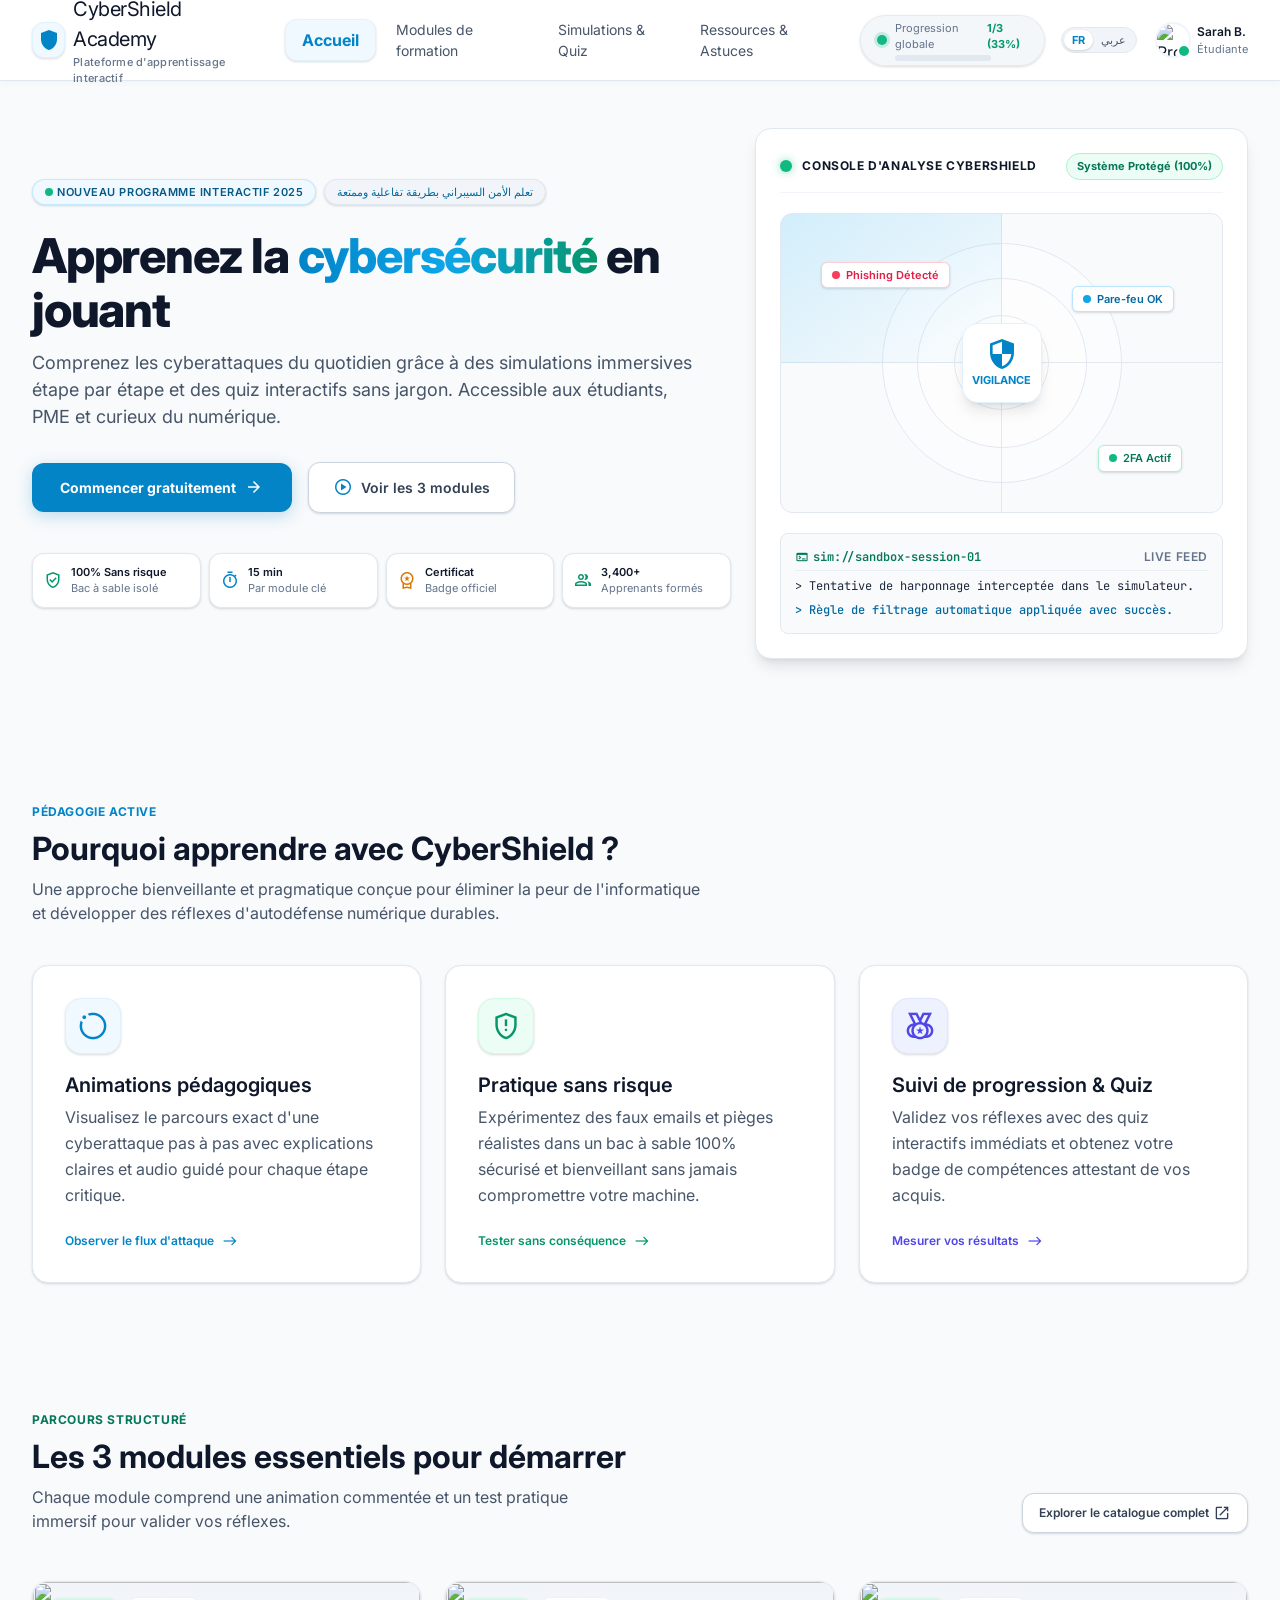
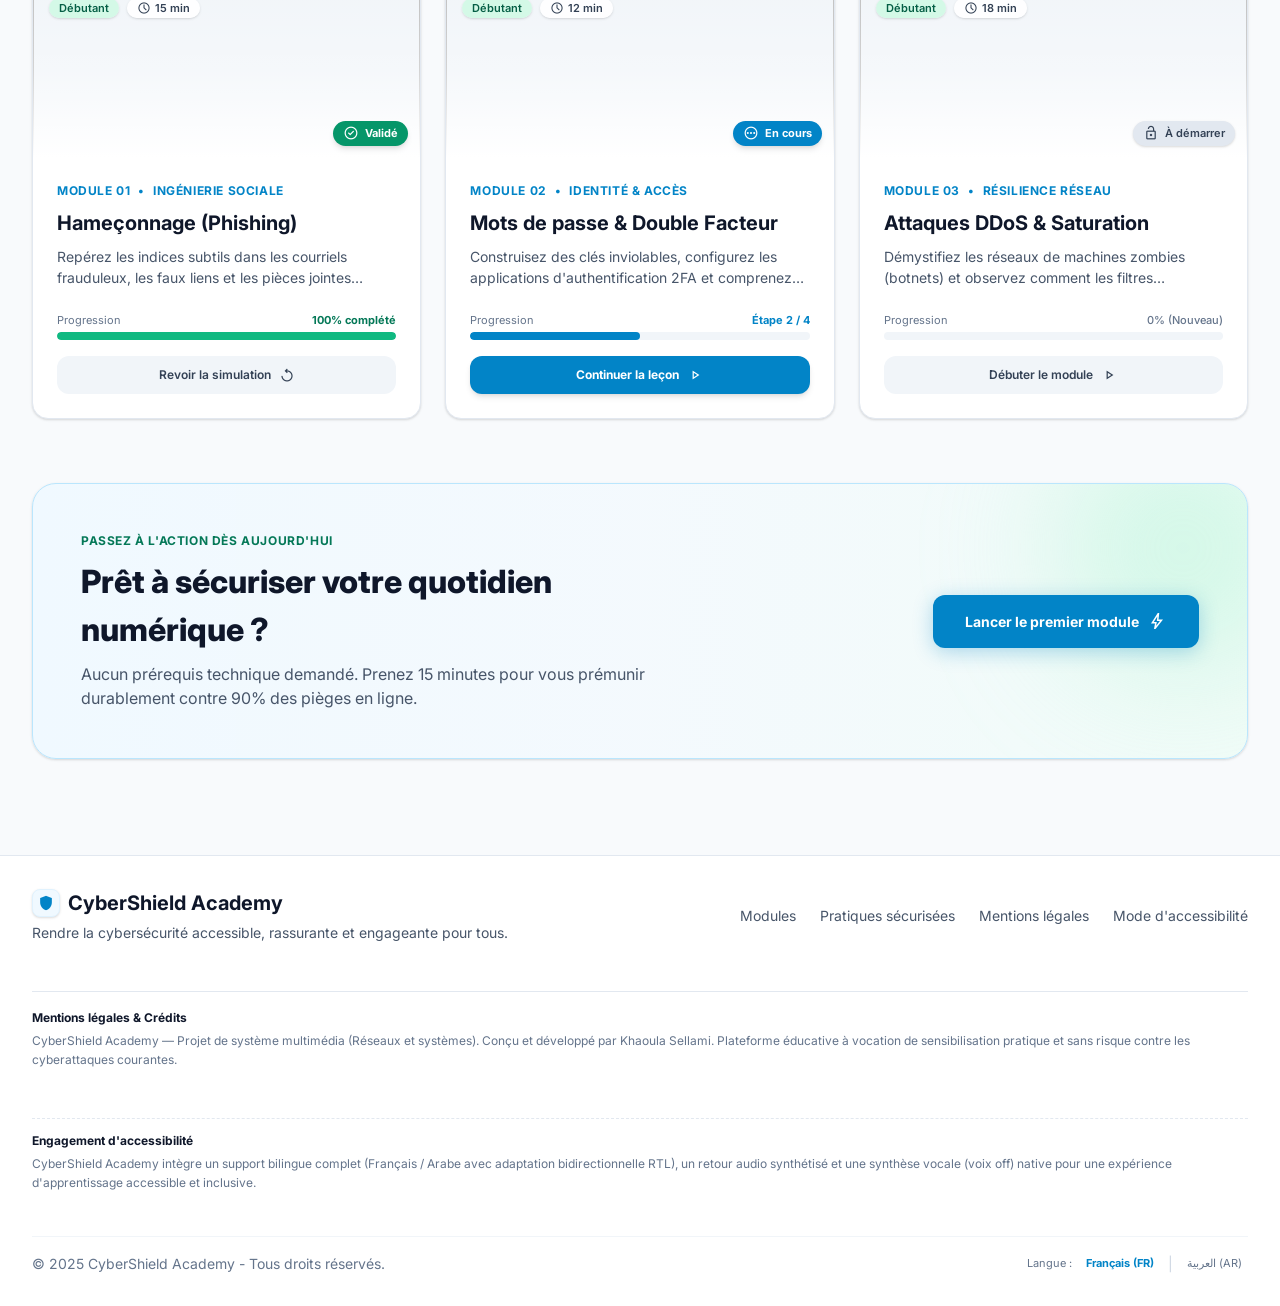
==== index.html @ c2f6a9f6 "feat: Add legal mentions and accessibility commitment sections to homepage and modules page" ====
<!DOCTYPE html>

<html dir="ltr" lang="fr"><head>
    <meta charset="utf-8" />
    <meta content="width=device-width, initial-scale=1.0" name="viewport" />
    <meta content="web_standard" name="shell-type" />
    <title>CyberShield Academy</title>
    <link href="https://fonts.googleapis.com" rel="preconnect" />
    <link crossorigin href="https://fonts.gstatic.com" rel="preconnect" />
    <link
      href="https://fonts.googleapis.com/css2?family=Inter:wght@400;500;600;700;800&amp;family=JetBrains+Mono:wght@400;500;600&amp;display=swap"
      rel="stylesheet" />
    <link
      href="https://fonts.googleapis.com/css2?family=Material+Symbols+Outlined:wght,FILL@100..700,0..1&amp;display=swap"
      rel="stylesheet" />

    <link rel="stylesheet" href="css/global.css" />

  </head>
  <body
    class="home-page-body">
    <!-- Subtle Ambient Glow Field -->
    <div
      class="home-subtle-ambient-glow-field-content-container"></div>
    <!-- HEADER -->
    <header
      class="home-header-site-header">
      <div
        class="home-header-content-row">
        <div class="home-header-content-row-2">
          <a class="home-header-brand-link hover-group"
            data-path="accueil" href="index.html">
            <div
              class="home-header-content-card">
              <span
                class="home-header-icon material-symbols-outlined icon-filled">shield</span>
            </div>
            <div class="home-header-content-stack">
              <span
                class="home-header-inline-text">CyberShield
                Academy</span>
              <span
                class="home-header-eyebrow">Plateforme
                d'apprentissage interactif</span>
            </div>
          </a>
          <nav class="home-header-primary-navigation hidden"
            data-active-classes="bg-sky-50 text-primary font-bold rounded-xl border border-sky-100">
            <a aria-current="page"
              class="home-header-content-link"
              data-path="accueil" href="index.html">Accueil</a>
            <a
              class="home-header-navigation-link"
              data-path="modules-de-formation" href="modules.html">Modules de formation</a>
            <a
              class="home-header-navigation-link"
              data-path="simulations-et-quiz" href="simulation.html">Simulations &amp;
              Quiz</a>
            <a
              class="home-header-navigation-link"
              data-path="ressources-et-astuces" href="modules.html#ressources">Ressources &amp;
              Astuces</a>
          </nav>
        </div>
        <div class="home-header-content-row-3">
          <!-- Progress Capsule -->
          <div
            class="home-progress-capsule-content-card hidden" data-progress-capsule>
            <div class="home-progress-capsule-content-row">
              <div
                class="home-progress-capsule-content-card-2"></div>
              <div
                class="home-progress-capsule-content-card-3"></div>
            </div>
            <div class="home-progress-capsule-content-stack">
              <div class="home-progress-capsule-content-row-2">
                <span
                  class="home-progress-capsule-eyebrow">Progression
                  globale</span>
                <span
                  class="home-progress-capsule-eyebrow-2">1/3
                  (33%)</span>
              </div>
              <div class="home-progress-capsule-content-card-4">
                <div
                  class="home-progress-capsule-content-card-5" data-progress-bar style="width:0%"></div>
              </div>
            </div>
          </div>
          <!-- Language Switcher -->
          <div
            class="home-language-switcher-content-card">
            <button
              class="home-language-switcher-button"
              data-language="fr" type="button">FR</button>
            <button
              class="home-language-switcher-button-2"
              data-language="ar" type="button">عربي</button>
          </div>
          <!-- User Avatar -->
          <div class="home-user-avatar-content-row">
            <div class="home-user-avatar-content-row-2">
              <img alt="Profile"
                class="home-user-avatar-image"
                src="https://lh3.googleusercontent.com/aida-public/[base64]" />
              <span
                class="home-user-avatar-status-badge"></span>
            </div>
            <div class="home-user-avatar-content-stack hidden">
              <span
                class="home-user-avatar-eyebrow">Sarah
                B.</span>
              <span
                class="home-user-avatar-eyebrow-2">Étudiante</span>
            </div>
          </div>
        </div>
      </div>
    </header>
    <!-- MAIN CONTENT -->
    <main class="home-main-content-main-content">
      <div class="home-main-content-content-stack">
        <!-- Top Ambient Glow Field -->
        <div class="home-top-ambient-glow-field-content-container">
          <div
            class="home-top-ambient-glow-field-content-card"></div>
          <div
            class="home-top-ambient-glow-field-content-card-2"></div>
          <!-- HERO SECTION -->
          <section class="home-hero-section-content-section">
            <div
              class="home-hero-section-content-grid">
              <!-- Left Column: Copy & CTAs -->
              <div class="home-left-column-copy-and-ctas-content-stack">
                <!-- Live Program Pill & Bilingual Preview Tag -->
                <div
                  class="home-live-program-pill-and-bilingual-prev-content-row">
                  <div
                    class="home-live-program-pill-and-bilingual-prev-content-card">
                    <span
                      class="home-live-program-pill-and-bilingual-prev-status-badge"></span>
                    <span
                      class="home-live-program-pill-and-bilingual-prev-eyebrow">Nouveau
                      programme interactif 2025</span>
                  </div>
                  <div
                    class="home-live-program-pill-and-bilingual-prev-content-card-2"
                    dir="rtl">
                    <span
                      class="home-live-program-pill-and-bilingual-prev-inline-text">تعلم
                      الأمن السيبراني
                      بطريقة تفاعلية وممتعة</span>
                  </div>
                </div>
                <!-- Headline -->
                <div class="home-headline-content-stack">
                  <h1
                    class="home-headline-page-title">
                    Apprenez la <span
                      class="home-headline-inline-text">cybersécurité</span>
                    en jouant
                  </h1>
                  <p
                    class="home-headline-body-copy">
                    Comprenez les cyberattaques du quotidien grâce à des
                    simulations immersives étape par étape et des quiz
                    interactifs sans jargon. Accessible aux étudiants, PME et
                    curieux du numérique.
                  </p>
                </div>
                <!-- CTAs -->
                <div class="home-ctas-content-row">
                  <a
                    class="home-ctas-navigation-link"
                    data-path="modules-de-formation" href="modules.html">
                    <span>Commencer gratuitement</span>
                    <span
                      class="home-ctas-icon material-symbols-outlined">arrow_forward</span>
                  </a>
                  <a
                    class="home-ctas-navigation-link-2"
                    href="#modules-preview">
                    <span
                      class="home-ctas-icon-2 material-symbols-outlined">play_circle</span>
                    <span>Voir les 3 modules</span>
                  </a>
                </div>
                <!-- Trust & Credibility Bar -->
                <div class="home-trust-and-credibility-bar-content-grid">
                  <div
                    class="home-trust-and-credibility-bar-content-card">
                    <span
                      class="home-trust-and-credibility-bar-icon material-symbols-outlined">verified_user</span>
                    <div class="home-trust-and-credibility-bar-content-stack">
                      <span
                        class="home-trust-and-credibility-bar-eyebrow">100%
                        Sans risque</span>
                      <span
                        class="home-trust-and-credibility-bar-eyebrow-2">Bac à
                        sable isolé</span>
                    </div>
                  </div>
                  <div
                    class="home-trust-and-credibility-bar-content-card">
                    <span
                      class="home-trust-and-credibility-bar-icon-2 material-symbols-outlined">timer</span>
                    <div class="home-trust-and-credibility-bar-content-stack">
                      <span
                        class="home-trust-and-credibility-bar-eyebrow">15
                        min</span>
                      <span
                        class="home-trust-and-credibility-bar-eyebrow-2">Par
                        module clé</span>
                    </div>
                  </div>
                  <div
                    class="home-trust-and-credibility-bar-content-card">
                    <span
                      class="home-trust-and-credibility-bar-icon-3 material-symbols-outlined">workspace_premium</span>
                    <div class="home-trust-and-credibility-bar-content-stack">
                      <span
                        class="home-trust-and-credibility-bar-eyebrow">Certificat</span>
                      <span
                        class="home-trust-and-credibility-bar-eyebrow-2">Badge
                        officiel</span>
                    </div>
                  </div>
                  <div
                    class="home-trust-and-credibility-bar-content-card">
                    <span
                      class="home-trust-and-credibility-bar-icon material-symbols-outlined">group</span>
                    <div class="home-trust-and-credibility-bar-content-stack">
                      <span
                        class="home-trust-and-credibility-bar-eyebrow">3,400+</span>
                      <span
                        class="home-trust-and-credibility-bar-eyebrow-2">Apprenants
                        formés</span>
                    </div>
                  </div>
                </div>
              </div>
              <!-- Right Column: Interactive Attack Radar & Cyber-Shield Visual Graphic -->
              <div
                class="home-right-column-interactive-attack-rada-content-container">
                <div
                  class="home-right-column-interactive-attack-rada-content-card"></div>
                <div
                  class="home-right-column-interactive-attack-rada-content-card-2">
                  <!-- Simulated Radar Header -->
                  <div
                    class="home-simulated-radar-header-content-row">
                    <div class="home-simulated-radar-header-content-row-2">
                      <div
                        class="home-simulated-radar-header-content-card"></div>
                      <span
                        class="home-simulated-radar-header-eyebrow">Console
                        d'Analyse CyberShield</span>
                    </div>
                    <span
                      class="home-simulated-radar-header-status-badge">
                      Système Protégé (100%)
                    </span>
                  </div>
                  <!-- Radar Graphic Representation -->
                  <div
                    class="home-radar-graphic-representation-content-card">
                    <!-- Radial Grid Rings -->
                    <div
                      class="home-radial-grid-rings-content-card"></div>
                    <div
                      class="home-radial-grid-rings-content-card-2"></div>
                    <div
                      class="home-radial-grid-rings-content-card-3"></div>
                    <!-- Crosshair Lines -->
                    <div class="home-crosshair-lines-content-container"></div>
                    <div class="home-crosshair-lines-content-container-2"></div>
                    <!-- Rotating Scan Sweep Ray -->
                    <div
                      class="home-rotating-scan-sweep-ray-content-container">
                      <div
                        class="home-rotating-scan-sweep-ray-content-container-2"></div>
                    </div>
                    <!-- Network Threat Points (Neutralized) -->
                    <div
                      class="home-network-threat-points-content-card">
                      <span
                        class="home-network-threat-points-status-badge"></span>
                      <span
                        class="home-network-threat-points-eyebrow">Phishing
                        Détecté</span>
                    </div>
                    <div
                      class="home-network-threat-points-content-card-2">
                      <span
                        class="home-network-threat-points-status-badge-2"></span>
                      <span
                        class="home-network-threat-points-eyebrow-2">2FA
                        Actif</span>
                    </div>
                    <div
                      class="home-network-threat-points-content-card-3">
                      <span
                        class="home-network-threat-points-status-badge-3"></span>
                      <span
                        class="home-network-threat-points-eyebrow-3">Pare-feu
                        OK</span>
                    </div>
                    <!-- Central Cyber Defense Shield -->
                    <div
                      class="home-central-cyber-defense-shield-content-card">
                      <span
                        class="home-central-cyber-defense-shield-icon material-symbols-outlined icon-filled">security</span>
                      <span
                        class="home-central-cyber-defense-shield-eyebrow">VIGILANCE</span>
                    </div>
                  </div>
                  <!-- Terminal Diagnostic Activity Ticker -->
                  <div
                    class="home-terminal-diagnostic-activity-ticker-content-card">
                    <div
                      class="home-terminal-diagnostic-activity-ticker-content-row">
                      <span
                        class="home-terminal-diagnostic-activity-ticker-inline-text">
                        <span
                          class="home-terminal-diagnostic-activity-ticker-icon material-symbols-outlined">terminal</span>
                        <span>sim://sandbox-session-01</span>
                      </span>
                      <span
                        class="home-terminal-diagnostic-activity-ticker-eyebrow">LIVE
                        FEED</span>
                    </div>
                    <p
                      class="home-terminal-diagnostic-activity-ticker-body-copy">&gt;
                      Tentative de
                      harponnage interceptée dans le simulateur.</p>
                    <p
                      class="home-terminal-diagnostic-activity-ticker-body-copy-2">&gt;
                      Règle de
                      filtrage automatique appliquée avec succès.</p>
                  </div>
                </div>
              </div>
            </div>
          </section>
        </div>
        <!-- SECTION 2: 3 CORE BENEFITS CARDS -->
        <section class="home-3-core-benefits-cards-content-section">
          <div class="home-3-core-benefits-cards-content-stack">
            <span
              class="home-3-core-benefits-cards-eyebrow">Pédagogie
              active</span>
            <h2
              class="home-3-core-benefits-cards-section-title">Pourquoi
              apprendre avec CyberShield ?</h2>
            <p class="home-3-core-benefits-cards-body-copy">
              Une approche bienveillante et pragmatique conçue pour éliminer la
              peur de l'informatique et développer des réflexes d'autodéfense
              numérique durables.
            </p>
          </div>
          <div class="home-3-core-benefits-cards-content-grid">
            <!-- Benefit Card 1 -->
            <div
              class="home-benefit-card-1-content-card hover-group">
              <div class="home-benefit-card-1-content-stack">
                <div
                  class="home-benefit-card-1-content-card-2">
                  <span
                    class="home-benefit-card-1-icon material-symbols-outlined">motion_photos_on</span>
                </div>
                <div class="home-benefit-card-1-content-stack-2">
                  <h3
                    class="home-benefit-card-1-card-title">Animations
                    pédagogiques</h3>
                  <p
                    class="home-benefit-card-1-body-copy">
                    Visualisez le parcours exact d'une cyberattaque pas à pas
                    avec explications claires et audio guidé pour chaque étape
                    critique.
                  </p>
                </div>
              </div>
              <div
                class="home-benefit-card-1-content-row">
                <span>Observer le flux d'attaque</span>
                <span
                  class="home-benefit-card-1-icon-2 material-symbols-outlined">east</span>
              </div>
            </div>
            <!-- Benefit Card 2 -->
            <div
              class="home-benefit-card-2-content-card hover-group">
              <div class="home-benefit-card-2-content-stack">
                <div
                  class="home-benefit-card-2-content-card-2">
                  <span
                    class="home-benefit-card-2-icon material-symbols-outlined">gpp_maybe</span>
                </div>
                <div class="home-benefit-card-2-content-stack-2">
                  <h3
                    class="home-benefit-card-2-card-title">Pratique
                    sans risque</h3>
                  <p
                    class="home-benefit-card-2-body-copy">
                    Expérimentez des faux emails et pièges réalistes dans un bac
                    à sable 100% sécurisé et bienveillant sans jamais
                    compromettre votre machine.
                  </p>
                </div>
              </div>
              <div
                class="home-benefit-card-2-content-row">
                <span>Tester sans conséquence</span>
                <span
                  class="home-benefit-card-2-icon-2 material-symbols-outlined">east</span>
              </div>
            </div>
            <!-- Benefit Card 3 -->
            <div
              class="home-benefit-card-3-content-card hover-group">
              <div class="home-benefit-card-3-content-stack">
                <div
                  class="home-benefit-card-3-content-card-2">
                  <span
                    class="home-benefit-card-3-icon material-symbols-outlined">social_leaderboard</span>
                </div>
                <div class="home-benefit-card-3-content-stack-2">
                  <h3
                    class="home-benefit-card-3-card-title">Suivi
                    de progression &amp; Quiz</h3>
                  <p
                    class="home-benefit-card-3-body-copy">
                    Validez vos réflexes avec des quiz interactifs immédiats et
                    obtenez votre badge de compétences attestant de vos acquis.
                  </p>
                </div>
              </div>
              <div
                class="home-benefit-card-3-content-row">
                <span>Mesurer vos résultats</span>
                <span
                  class="home-benefit-card-3-icon-2 material-symbols-outlined">east</span>
              </div>
            </div>
          </div>
        </section>
        <!-- SECTION 3: PREVIEW OF THE 3 MODULES -->
        <section class="home-preview-of-the-3-modules-content-section"
          id="modules-preview">
          <div
            class="home-preview-of-the-3-modules-content-stack">
            <div class="home-preview-of-the-3-modules-content-stack-2">
              <span
                class="home-preview-of-the-3-modules-eyebrow">Parcours
                structuré</span>
              <h2 class="home-preview-of-the-3-modules-section-title">Les 3
                modules essentiels pour démarrer</h2>
              <p class="home-preview-of-the-3-modules-body-copy">
                Chaque module comprend une animation commentée et un test
                pratique immersif pour valider vos réflexes.
              </p>
            </div>
            <a
              class="home-preview-of-the-3-modules-navigation-link"
              data-path="modules-de-formation" href="modules.html">
              <span>Explorer le catalogue complet</span>
              <span
                class="home-preview-of-the-3-modules-icon material-symbols-outlined">open_in_new</span>
            </a>
          </div>
          <!-- 3 Modules Grid -->
          <div class="home-3-modules-grid-content-grid">
            <!-- MODULE 1: Hameçonnage (Phishing) -->
            <div
              class="home-module-1-hame-onnage-content-card hover-group">
              <div>
                <!-- Module Visual Header -->
                <div
                  class="home-module-visual-header-content-row">
                  <img
                    class="home-module-visual-header-image"
                    data-alt="A futuristic cybersecurity 3D rendering showing a high-tech glowing envelope surrounded by digital padlock shields in deep navy blue, cyan and emerald tones, isometric studio lighting, hyper-detailed clean tech render."
                    src="https://lh3.googleusercontent.com/aida-public/[base64]" />
                  <div
                    class="home-module-visual-header-content-container"></div>
                  <div class="home-module-visual-header-content-row-2">
                    <span
                      class="home-module-visual-header-status-badge">
                      Débutant
                    </span>
                    <span
                      class="home-module-visual-header-status-badge-2">
                      <span
                        class="home-module-visual-header-icon material-symbols-outlined">schedule</span>
                      15 min
                    </span>
                  </div>
                  <!-- Completed indicator pill -->
                  <div
                    class="home-completed-indicator-pill-content-card">
                    <span
                      class="home-completed-indicator-pill-icon material-symbols-outlined">check_circle</span>
                    <span>Validé</span>
                  </div>
                </div>
                <!-- Module Details Content -->
                <div class="home-module-details-content-content-stack">
                  <div
                    class="home-module-details-content-content-row">
                    <span>Module 01</span>
                    <span>•</span>
                    <span>Ingénierie Sociale</span>
                  </div>
                  <h3
                    class="home-module-details-content-card-title">
                    Hameçonnage (Phishing)
                  </h3>
                  <p
                    class="home-module-details-content-body-copy">
                    Repérez les indices subtils dans les courriels frauduleux,
                    les faux liens et les pièces jointes piégées avant de
                    cliquer.
                  </p>
                </div>
              </div>
              <div class="home-section-3-content-stack">
                <!-- Progress bar -->
                <div class="home-progress-bar-content-stack">
                  <div
                    class="home-progress-bar-content-row">
                    <span
                      class="home-progress-bar-inline-text">Progression</span>
                    <span class="home-progress-bar-inline-text-2">100%
                      complété</span>
                  </div>
                  <div
                    class="home-progress-bar-content-card">
                    <div
                      class="home-progress-bar-content-card-2"></div>
                  </div>
                </div>
                <a
                  class="home-progress-bar-navigation-link"
                  href="simulation.html?module=phishing">
                  <span>Revoir la simulation</span>
                  <span
                    class="home-progress-bar-icon material-symbols-outlined">replay</span>
                </a>
              </div>
            </div>
            <!-- MODULE 2: Mots de passe & Double Facteur -->
            <div
              class="home-module-2-mots-de-passe-and-double-fa-content-card hover-group">
              <div>
                <!-- Module Visual Header -->
                <div
                  class="home-module-visual-header-content-row">
                  <img
                    class="home-module-visual-header-image"
                    data-alt="A 3D cybersecurity concept of two-factor authentication, an illuminated futuristic smartphone displaying a security lock code with glowing cyan holographic biometric authentication shield, dark room aesthetic with neon cyan and green reflections."
                    src="https://lh3.googleusercontent.com/aida-public/[base64]" />
                  <div
                    class="home-module-visual-header-content-container"></div>
                  <div class="home-module-visual-header-content-row-2">
                    <span
                      class="home-module-visual-header-status-badge">
                      Débutant
                    </span>
                    <span
                      class="home-module-visual-header-status-badge-2">
                      <span
                        class="home-module-visual-header-icon material-symbols-outlined">schedule</span>
                      12 min
                    </span>
                  </div>
                  <!-- In progress badge -->
                  <div
                    class="home-in-progress-badge-content-card">
                    <span
                      class="home-in-progress-badge-icon material-symbols-outlined">pending</span>
                    <span>En cours</span>
                  </div>
                </div>
                <!-- Module Details Content -->
                <div class="home-module-details-content-content-stack">
                  <div
                    class="home-module-details-content-content-row">
                    <span>Module 02</span>
                    <span>•</span>
                    <span>Identité &amp; Accès</span>
                  </div>
                  <h3
                    class="home-module-details-content-card-title">
                    Mots de passe &amp; Double Facteur
                  </h3>
                  <p
                    class="home-module-details-content-body-copy">
                    Construisez des clés inviolables, configurez les
                    applications d'authentification 2FA et comprenez les
                    gestionnaires de coffre-fort.
                  </p>
                </div>
              </div>
              <div class="home-section-3-content-stack">
                <!-- Progress bar -->
                <div class="home-progress-bar-content-stack">
                  <div
                    class="home-progress-bar-content-row">
                    <span
                      class="home-progress-bar-inline-text">Progression</span>
                    <span class="home-progress-bar-inline-text-3">Étape 2 /
                      4</span>
                  </div>
                  <div
                    class="home-progress-bar-content-card">
                    <div class="home-progress-bar-content-card-3"></div>
                  </div>
                </div>
                <a
                  class="home-progress-bar-navigation-link-2"
                  href="simulation.html?module=passwords">
                  <span>Continuer la leçon</span>
                  <span
                    class="home-progress-bar-icon material-symbols-outlined">play_arrow</span>
                </a>
              </div>
            </div>
            <!-- MODULE 3: Attaques DDoS & Saturation -->
            <div
              class="home-module-3-attaques-ddos-and-saturatio-content-card hover-group">
              <div>
                <!-- Module Visual Header -->
                <div
                  class="home-module-visual-header-content-row">
                  <img
                    class="home-module-visual-header-image"
                    data-alt="An artistic 3D visualization of server infrastructure with glowing network packets deflecting against a cyan digital shield dome, preventing server saturation overload, dark ambient blue server room background."
                    src="https://lh3.googleusercontent.com/aida-public/[base64]" />
                  <div
                    class="home-module-visual-header-content-container"></div>
                  <div class="home-module-visual-header-content-row-2">
                    <span
                      class="home-module-visual-header-status-badge">
                      Débutant
                    </span>
                    <span
                      class="home-module-visual-header-status-badge-2">
                      <span
                        class="home-module-visual-header-icon material-symbols-outlined">schedule</span>
                      18 min
                    </span>
                  </div>
                  <!-- Locked / Not started badge -->
                  <div
                    class="home-locked-not-started-badge-content-card">
                    <span
                      class="home-locked-not-started-badge-icon material-symbols-outlined">lock_open</span>
                    <span>À démarrer</span>
                  </div>
                </div>
                <!-- Module Details Content -->
                <div class="home-module-details-content-content-stack">
                  <div
                    class="home-module-details-content-content-row">
                    <span>Module 03</span>
                    <span>•</span>
                    <span>Résilience Réseau</span>
                  </div>
                  <h3
                    class="home-module-details-content-card-title">
                    Attaques DDoS &amp; Saturation
                  </h3>
                  <p
                    class="home-module-details-content-body-copy">
                    Démystifiez les réseaux de machines zombies (botnets) et
                    observez comment les filtres absorbent les vagues de
                    requêtes massives.
                  </p>
                </div>
              </div>
              <div class="home-section-3-content-stack">
                <!-- Progress bar -->
                <div class="home-progress-bar-content-stack">
                  <div
                    class="home-progress-bar-content-row">
                    <span
                      class="home-progress-bar-inline-text">Progression</span>
                    <span class="home-progress-bar-inline-text-4">0%
                      (Nouveau)</span>
                  </div>
                  <div
                    class="home-progress-bar-content-card">
                    <div class="home-progress-bar-content-card-4"></div>
                  </div>
                </div>
                <a
                  class="home-progress-bar-navigation-link"
                  href="simulation.html?module=ddos">
                  <span>Débuter le module</span>
                  <span
                    class="home-progress-bar-icon material-symbols-outlined">play_arrow</span>
                </a>
              </div>
            </div>
          </div>
          <!-- QUICK CALL-TO-ACTION BANNER -->
          <div
            class="home-quick-call-to-action-banner-content-card">
            <div
              class="home-quick-call-to-action-banner-content-card-2"></div>
            <div class="home-quick-call-to-action-banner-content-stack">
              <span
                class="home-quick-call-to-action-banner-eyebrow">Passez
                à l'action dès aujourd'hui</span>
              <h3
                class="home-quick-call-to-action-banner-card-title">
                Prêt à sécuriser votre quotidien numérique ?
              </h3>
              <p class="home-quick-call-to-action-banner-body-copy">
                Aucun prérequis technique demandé. Prenez 15 minutes pour vous
                prémunir durablement contre 90% des pièges en ligne.
              </p>
            </div>
            <div
              class="home-quick-call-to-action-banner-content-row">
              <a
                class="home-quick-call-to-action-banner-navigation-link"
                href="simulation.html?module=phishing">
                <span>Lancer le premier module</span>
                <span
                  class="home-quick-call-to-action-banner-icon material-symbols-outlined">bolt</span>
              </a>
            </div>
          </div>
        </section>
      </div>
    </main>
    <!-- FOOTER -->
    <footer class="home-footer-site-footer">
      <div
        class="home-footer-content-stack">
        <div
          class="home-footer-content-stack-2">
          <div class="home-footer-content-stack-3">
            <div class="home-footer-content-row">
              <div
                class="home-footer-content-card">
                <span
                  class="home-footer-icon material-symbols-outlined icon-filled">shield</span>
              </div>
              <span
                class="home-footer-inline-text">CyberShield
                Academy</span>
            </div>
            <p class="home-footer-body-copy">Rendre la
              cybersécurité accessible, rassurante et engageante pour tous.</p>
          </div>
          <div class="home-footer-content-row-2">
            <a
              class="home-footer-content-link"
              data-path="modules-de-formation" href="modules.html">Modules</a>
            <a
              class="home-footer-content-link"
              data-path="pratiques-securisees" href="modules.html#pratiques">Pratiques sécurisées</a>
            <a
              class="home-footer-content-link"
              data-path="mentions-legales" href="index.html#mentions">Mentions légales</a>
            <a
              class="home-footer-content-link"
              data-path="mode-daccessibilite" href="index.html#accessibilite">Mode d'accessibilité</a>
          </div>
        </div>
        <!-- Mentions légales & Accessibilité Anchor Targets -->
        <div id="mentions" style="padding:1rem 0;border-top:1px solid #e2e8f0;margin-top:1rem;font-size:12px;color:#64748b;line-height:1.6;">
          <strong style="color:#0f172a;display:block;margin-bottom:0.25rem;">Mentions légales &amp; Crédits</strong>
          CyberShield Academy — Projet de système multimédia (Réseaux et systèmes). Conçu et développé par Khaoula Sellami. Plateforme éducative à vocation de sensibilisation pratique et sans risque contre les cyberattaques courantes.
        </div>
        <div id="accessibilite" style="padding:0.75rem 0;border-top:1px dashed #e2e8f0;font-size:12px;color:#64748b;line-height:1.6;">
          <strong style="color:#0f172a;display:block;margin-bottom:0.25rem;">Engagement d'accessibilité</strong>
          CyberShield Academy intègre un support bilingue complet (Français / Arabe avec adaptation bidirectionnelle RTL), un retour audio synthétisé et une synthèse vocale (voix off) native pour une expérience d'apprentissage accessible et inclusive.
        </div>
        <div
          class="home-footer-content-stack-4">
          <span class="home-footer-inline-text-2">© 2025
            CyberShield Academy - Tous droits réservés.</span>
          <div class="home-footer-content-row">
            <span class="home-footer-eyebrow">Langue
              :</span>
            <button
              class="home-footer-button"
              data-language="fr" type="button">Français (FR)</button>
            <span class="home-footer-inline-text-3">|</span>
            <button
              class="home-footer-button-2"
              data-language="ar" type="button">العربية (AR)</button>
          </div>
        </div>
      </div>
    </footer>
    <script src="js/translations.js"></script>
    <script src="js/audio.js"></script>
    <script src="js/progress.js"></script>
    <script src="js/language-toggle.js"></script>
  </body></html>
---- css/global.css ----
*,
*::before,

*::after {
  box-sizing: border-box;
  border-width: 0;
  border-style: solid;
  border-color: #e2e8f0;
}

html,

body {
  margin: 0;
  padding: 0;
}

html {
  line-height: 1.5;
  -webkit-text-size-adjust: 100%;
  tab-size: 4;
}

body {
  overscroll-behavior: none;
}

button,
input,
select,

textarea {
  font: inherit;
}

button {
  cursor: pointer;
  background-color: transparent;
}

a {
  color: inherit;
  text-decoration: inherit;
}

img,

svg {
  display: block;
  vertical-align: middle;
}

h1,
h2,
h3,
h4,
h5,
h6,
p,
figure,
blockquote,
dl,

dd {
  margin: 0;
}

ol,
ul,

menu {
  margin: 0;
  padding: 0;
  list-style: none;
}

main > :first-child {
  margin-top: 0 !important;
}

main > :last-child {
  margin-bottom: 0 !important;
}

::-webkit-scrollbar {
  display: none;
}

.material-symbols-outlined.icon-filled {
  font-variation-settings: "FILL" 1;
}

.hidden {
  display: none;
}

/* Home page */
.home-page-body {
  background-color: #f8fafc;
  color: #0f172a;
  font-family: Inter,sans-serif;
  font-size: 16px;
  min-height: 100vh;
  position: relative;
}

.home-page-body::selection {
  background-color: #e0f2fe;
}

.home-page-body::selection {
  color: #0c4a6e;
}

.home-subtle-ambient-glow-field-content-container {
  position: fixed;
  top: 0rem;
  right: 0rem;
  bottom: 0rem;
  left: 0rem;
  pointer-events: none;
  z-index: -10;
  background-image: radial-gradient(ellipse 80% 50% at 50% 0%,rgba(2,132,199,0.06),transparent 70%);
}

.home-header-site-header {
  position: fixed;
  top: 0rem;
  width: 100%;
  z-index: 50;
  background-color: rgb(255 255 255 / 0.95);
  backdrop-filter: blur(24px);
  border-bottom-width: 1px;
  border-style: solid;
  border-color: #e2e8f0;
  box-shadow: 0 1px 8px rgba(0,0,0,0.04);
}

.home-header-content-row {
  height: 5rem;
  max-width: 1600px;
  margin-left: auto;
  margin-right: auto;
  padding-left: 2rem;
  padding-right: 2rem;
  display: flex;
  align-items: center;
  justify-content: space-between;
  gap: 1rem;
}

.home-header-content-row-2 {
  display: flex;
  align-items: center;
  gap: 1.5rem;
}

.home-header-brand-link {
  display: flex;
  align-items: center;
  gap: 0.5rem;
  text-align: start;
}

.home-header-content-card {
  width: 2.25rem;
  height: 2.25rem;
  border-radius: 0.75rem;
  background-color: #f0f9ff;
  border-width: 1px;
  border-style: solid;
  border-color: #e0f2fe;
  display: flex;
  align-items: center;
  justify-content: center;
  color: #0284c7;
  transition: color,background-color,border-color,text-decoration-color,fill,stroke 150ms cubic-bezier(.4,0,.2,1);
  box-shadow: 0 1px 2px 0 rgb(0 0 0 / .05), 0 1px 3px 0 rgb(0 0 0 / .1);
}

.home-header-icon {
  font-size: 24px;
}

.home-header-content-stack {
  display: flex;
  flex-direction: column;
}

.home-header-inline-text {
  font-family: Inter,sans-serif;
  font-size: 20px;
  letter-spacing: -0.025em;
  color: #0f172a;
  transition: color,background-color,border-color,text-decoration-color,fill,stroke 150ms cubic-bezier(.4,0,.2,1);
}

.home-header-eyebrow {
  font-family: Inter,sans-serif;
  font-size: 11px;
  color: #64748b;
  font-weight: 500;
  letter-spacing: 0.025em;
}

.home-header-primary-navigation {
  align-items: center;
  gap: 0.25rem;
}

.home-header-content-link {
  padding-left: 1rem;
  padding-right: 1rem;
  padding-top: 0.5rem;
  padding-bottom: 0.5rem;
  transition: all 150ms cubic-bezier(.4,0,.2,1);
  background-color: #f0f9ff;
  color: #0284c7;
  font-weight: 700;
  border-radius: 0.75rem;
  border-width: 1px;
  border-style: solid;
  border-color: rgb(224 242 254 / 0.8);
  box-shadow: 0 1px 2px 0 rgb(0 0 0 / .05), 0 1px 3px 0 rgb(0 0 0 / .1);
}

.home-header-navigation-link {
  padding-left: 1rem;
  padding-right: 1rem;
  padding-top: 0.5rem;
  padding-bottom: 0.5rem;
  border-radius: 0.75rem;
  font-family: Inter,sans-serif;
  font-size: 14px;
  color: #475569;
  transition: all 150ms cubic-bezier(.4,0,.2,1);
}

.home-header-navigation-link:hover {
  background-color: #f1f5f9;
}

.home-header-navigation-link:hover {
  color: #0f172a;
}

.home-header-content-row-3 {
  display: flex;
  align-items: center;
  gap: 1rem;
}

.home-progress-capsule-content-card {
  align-items: center;
  gap: 0.5rem;
  background-color: rgb(241 245 249 / 0.8);
  border-width: 1px;
  border-style: solid;
  border-color: rgb(226 232 240 / 0.8);
  padding-left: 1rem;
  padding-right: 1rem;
  padding-top: 0.25rem;
  padding-bottom: 0.25rem;
  border-radius: 9999px;
  box-shadow: 0 1px 2px 0 rgb(0 0 0 / .05), 0 1px 3px 0 rgb(0 0 0 / .1);
}

.home-progress-capsule-content-row {
  position: relative;
  display: flex;
  align-items: center;
  justify-content: center;
}

.home-progress-capsule-content-card-2 {
  width: 0.625rem;
  height: 0.625rem;
  border-radius: 9999px;
  background-color: #10b981;
  animation: pulse 2s cubic-bezier(.4,0,.6,1) infinite;
}

.home-progress-capsule-content-card-3 {
  position: absolute;
  width: 1rem;
  height: 1rem;
  border-radius: 9999px;
  background-color: rgb(16 185 129 / 0.2);
}

.home-progress-capsule-content-stack {
  display: flex;
  flex-direction: column;
  gap: 0.125rem;
}

.home-progress-capsule-content-row-2 {
  display: flex;
  align-items: center;
  justify-content: space-between;
  gap: 0.5rem;
}

.home-progress-capsule-eyebrow {
  font-family: Inter,sans-serif;
  font-size: 11px;
  color: #64748b;
}

.home-progress-capsule-eyebrow-2 {
  font-family: Inter,sans-serif;
  font-size: 11px;
  color: #059669;
  font-weight: 700;
}

.home-progress-capsule-content-card-4 {
  width: 6rem;
  height: 0.375rem;
  background-color: #e2e8f0;
  border-radius: 9999px;
  overflow: hidden;
}

.home-progress-capsule-content-card-5 {
  width: 33.333333%;
  height: 100%;
  background-image: linear-gradient(to right, #0ea5e9, #10b981);
  border-radius: 9999px;
}

.home-language-switcher-content-card {
  display: inline-flex;
  align-items: center;
  padding: 0.125rem;
  border-radius: 9999px;
  background-color: #f1f5f9;
  border-width: 1px;
  border-style: solid;
  border-color: #e2e8f0;
}

.home-language-switcher-button {
  padding-left: 0.5rem;
  padding-right: 0.5rem;
  padding-top: 0.125rem;
  padding-bottom: 0.125rem;
  border-radius: 9999px;
  font-family: Inter,sans-serif;
  font-size: 11px;
  font-weight: 600;
  background-color: #fff;
  color: #0284c7;
  box-shadow: 0 1px 2px 0 rgb(0 0 0 / .05), 0 1px 3px 0 rgb(0 0 0 / .1);
  transition: all 150ms cubic-bezier(.4,0,.2,1);
}

.home-language-switcher-button-2 {
  padding-left: 0.5rem;
  padding-right: 0.5rem;
  padding-top: 0.125rem;
  padding-bottom: 0.125rem;
  border-radius: 9999px;
  font-family: Inter,sans-serif;
  font-size: 11px;
  color: #475569;
  transition: all 150ms cubic-bezier(.4,0,.2,1);
}

.home-language-switcher-button-2:hover {
  color: #0f172a;
}

.home-user-avatar-content-row {
  display: flex;
  align-items: center;
  gap: 0.5rem;
  padding-left: 0.25rem;
}

.home-user-avatar-content-row-2 {
  position: relative;
  display: flex;
  align-items: center;
  justify-content: center;
}

.home-user-avatar-image {
  width: 2rem;
  height: 2rem;
  border-radius: 9999px;
  object-fit: cover;
  box-shadow: 0 0 0 2px var(--component-ring-color,#e2e8f0);
  --component-ring-color: #f1f5f9;
}

.home-user-avatar-status-badge {
  position: absolute;
  bottom: 0rem;
  inset-inline-end: 0rem;
  width: 0.625rem;
  height: 0.625rem;
  border-radius: 9999px;
  background-color: #10b981;
  box-shadow: 0 0 0 2px var(--component-ring-color,#e2e8f0);
  --component-ring-color: #fff;
}

.home-user-avatar-content-stack {
  flex-direction: column;
  text-align: start;
}

.home-user-avatar-eyebrow {
  font-family: Inter,sans-serif;
  font-size: 12px;
  font-weight: 600;
  color: #0f172a;
}

.home-user-avatar-eyebrow-2 {
  font-family: Inter,sans-serif;
  font-size: 11px;
  color: #64748b;
}

.home-main-content-main-content {
  width: 100%;
  padding-top: 5rem;
  background-color: #f8fafc;
  min-height: 100vh;
}

.home-main-content-content-stack {
  display: flex;
  flex-direction: column;
  width: 100%;
}

.home-top-ambient-glow-field-content-container {
  position: relative;
  width: 100%;
  overflow: hidden;
}

.home-top-ambient-glow-field-content-card {
  position: absolute;
  top: -10rem;
  inset-inline-start: 50%;
  transform: translate(-50%, 0) rotate(0) scale(1, 1);
  width: 720px;
  height: 360px;
  background-color: rgb(186 230 253 / 0.4);
  filter: blur(130px);
  border-radius: 9999px;
  pointer-events: none;
  z-index: -10;
}

.home-top-ambient-glow-field-content-card-2 {
  position: absolute;
  top: 18rem;
  inset-inline-end: 2.5rem;
  width: 420px;
  height: 420px;
  background-color: rgb(209 250 229 / 0.5);
  filter: blur(140px);
  border-radius: 9999px;
  pointer-events: none;
  z-index: -10;
}

.home-hero-section-content-section {
  max-width: 1280px;
  margin-left: auto;
  margin-right: auto;
  padding-left: 2rem;
  padding-right: 2rem;
  padding-top: 3rem;
  padding-bottom: 5rem;
}

.home-hero-section-content-grid {
  display: grid;
  grid-template-columns: repeat(1,minmax(0,1fr));
  gap: 1.5rem;
  align-items: center;
}

.home-left-column-copy-and-ctas-content-stack {
  display: flex;
  flex-direction: column;
  gap: 1.5rem;
}

.home-live-program-pill-and-bilingual-prev-content-row {
  display: flex;
  flex-wrap: wrap;
  align-items: center;
  gap: 0.5rem;
}

.home-live-program-pill-and-bilingual-prev-content-card {
  display: inline-flex;
  align-items: center;
  gap: 0.25rem;
  padding-left: 0.75rem;
  padding-right: 0.75rem;
  padding-top: 0.25rem;
  padding-bottom: 0.25rem;
  border-radius: 9999px;
  background-color: #f0f9ff;
  border-width: 1px;
  border-style: solid;
  border-color: rgb(186 230 253 / 0.8);
  box-shadow: 0 1px 2px 0 rgb(0 0 0 / .05), 0 1px 3px 0 rgb(0 0 0 / .1);
}

.home-live-program-pill-and-bilingual-prev-status-badge {
  width: 0.5rem;
  height: 0.5rem;
  border-radius: 9999px;
  background-color: #10b981;
  animation: ping 1s cubic-bezier(0,0,.2,1) infinite;
}

.home-live-program-pill-and-bilingual-prev-eyebrow {
  font-family: Inter,sans-serif;
  font-size: 11px;
  text-transform: uppercase;
  letter-spacing: 0.05em;
  color: #075985;
  font-weight: 600;
}

.home-live-program-pill-and-bilingual-prev-content-card-2 {
  display: inline-flex;
  align-items: center;
  gap: 0.375rem;
  padding-left: 0.75rem;
  padding-right: 0.75rem;
  padding-top: 0.25rem;
  padding-bottom: 0.25rem;
  border-radius: 9999px;
  background-color: #f1f5f9;
  border-width: 1px;
  border-style: solid;
  border-color: #e2e8f0;
  color: #475569;
  font-family: Inter,sans-serif;
  font-size: 11px;
  box-shadow: 0 1px 2px 0 rgb(0 0 0 / .05), 0 1px 3px 0 rgb(0 0 0 / .1);
}

.home-live-program-pill-and-bilingual-prev-inline-text {
  color: #0369a1;
  font-weight: 500;
}

.home-headline-content-stack {
  display: flex;
  flex-direction: column;
  gap: 0.25rem;
}

.home-headline-page-title {
  font-family: Inter,sans-serif;
  font-size: 48px;
  letter-spacing: -0.025em;
  color: #0f172a;
  font-weight: 800;
  line-height: 1.12;
}

.home-headline-inline-text {
  color: transparent;
  -webkit-background-clip: text;
  background-clip: text;
  background-image: linear-gradient(to right, #0284c7, #0ea5e9, #059669);
}

.home-headline-body-copy {
  font-family: Inter,sans-serif;
  font-size: 18px;
  color: #475569;
  max-width: 42rem;
  padding-top: 0.5rem;
}

.home-ctas-content-row {
  display: flex;
  flex-wrap: wrap;
  align-items: center;
  gap: 1rem;
  padding-top: 0.5rem;
}

.home-ctas-navigation-link {
  display: inline-flex;
  align-items: center;
  justify-content: center;
  gap: 0.5rem;
  padding-left: 1.75rem;
  padding-right: 1.75rem;
  padding-top: 0.875rem;
  padding-bottom: 0.875rem;
  border-radius: 0.75rem;
  background-color: #0284c7;
  color: #fff;
  font-family: Inter,sans-serif;
  font-size: 14px;
  font-weight: 700;
  box-shadow: 0 4px 16px rgba(2,132,199,0.25);
  transition: all 150ms cubic-bezier(.4,0,.2,1);
}

.home-ctas-navigation-link:hover {
  box-shadow: 0 6px 22px rgba(2,132,199,0.4);
}

.home-ctas-navigation-link:hover {
  background-color: #0369a1;
}

.home-ctas-navigation-link:hover {
  transform: translate(0, 0) rotate(0) scale(1.02, 1.02);
}

.home-ctas-navigation-link:active {
  transform: translate(0, 0) rotate(0) scale(0.98, 0.98);
}

.home-ctas-icon {
  font-size: 20px;
}

.home-ctas-navigation-link-2 {
  display: inline-flex;
  align-items: center;
  justify-content: center;
  gap: 0.5rem;
  padding-left: 1.5rem;
  padding-right: 1.5rem;
  padding-top: 0.875rem;
  padding-bottom: 0.875rem;
  border-radius: 0.75rem;
  background-color: #fff;
  color: #334155;
  border-width: 1px;
  border-style: solid;
  border-color: #cbd5e1;
  font-family: Inter,sans-serif;
  font-size: 14px;
  font-weight: 600;
  box-shadow: 0 1px 2px 0 rgb(0 0 0 / .05), 0 1px 3px 0 rgb(0 0 0 / .1);
  transition: all 150ms cubic-bezier(.4,0,.2,1);
}

.home-ctas-navigation-link-2:hover {
  color: #0284c7;
}

.home-ctas-navigation-link-2:hover {
  border-color: #7dd3fc;
}

.home-ctas-navigation-link-2:hover {
  background-color: rgb(240 249 255 / 0.5);
}

.home-ctas-icon-2 {
  color: #0284c7;
  font-size: 20px;
}

.home-trust-and-credibility-bar-content-grid {
  display: grid;
  grid-template-columns: repeat(2,minmax(0,1fr));
  gap: 0.5rem;
  padding-top: 1rem;
}

.home-trust-and-credibility-bar-content-card {
  display: flex;
  align-items: center;
  gap: 0.5rem;
  padding: 0.625rem;
  border-radius: 0.75rem;
  background-color: #fff;
  border-width: 1px;
  border-style: solid;
  border-color: #e2e8f0;
  box-shadow: 0 1px 2px 0 rgb(0 0 0 / .05), 0 1px 3px 0 rgb(0 0 0 / .1);
}

.home-trust-and-credibility-bar-icon {
  color: #059669;
  font-size: 20px;
}

.home-trust-and-credibility-bar-content-stack {
  display: flex;
  flex-direction: column;
}

.home-trust-and-credibility-bar-eyebrow {
  font-family: Inter,sans-serif;
  font-size: 11px;
  font-weight: 600;
  color: #0f172a;
}

.home-trust-and-credibility-bar-eyebrow-2 {
  font-family: Inter,sans-serif;
  font-size: 11px;
  color: #64748b;
}

.home-trust-and-credibility-bar-icon-2 {
  color: #0284c7;
  font-size: 20px;
}

.home-trust-and-credibility-bar-icon-3 {
  color: #d97706;
  font-size: 20px;
}

.home-right-column-interactive-attack-rada-content-container {
  position: relative;
}

.home-right-column-interactive-attack-rada-content-card {
  position: absolute;
  top: -1rem;
  right: -1rem;
  bottom: -1rem;
  left: -1rem;
  background-image: linear-gradient(to top right, rgb(186 230 253 / 0.5), #f1f5f9, rgb(167 243 208 / 0.4));
  border-radius: 1.5rem;
  filter: blur(40px);
  z-index: -10;
}

.home-right-column-interactive-attack-rada-content-card-2 {
  background-color: #fff;
  padding: 1.5rem;
  border-radius: 1rem;
  border-width: 1px;
  border-style: solid;
  border-color: #e2e8f0;
  box-shadow: 0 10px 15px -3px rgb(0 0 0 / .1), 0 4px 6px -4px rgb(0 0 0 / .1);
  display: flex;
  flex-direction: column;
  gap: 1.25rem;
  position: relative;
  overflow: hidden;
}

.home-simulated-radar-header-content-row {
  display: flex;
  align-items: center;
  justify-content: space-between;
  padding-bottom: 0.75rem;
  border-bottom-width: 1px;
  border-style: solid;
  border-color: #f1f5f9;
}

.home-simulated-radar-header-content-row-2 {
  display: flex;
  align-items: center;
  gap: 0.625rem;
}

.home-simulated-radar-header-content-card {
  width: 0.75rem;
  height: 0.75rem;
  border-radius: 9999px;
  background-color: #10b981;
  box-shadow: 0 0 8px rgba(16,185,129,0.5);
}

.home-simulated-radar-header-eyebrow {
  font-family: Inter,sans-serif;
  font-size: 12px;
  font-weight: 700;
  text-transform: uppercase;
  letter-spacing: 0.05em;
  color: #0f172a;
}

.home-simulated-radar-header-status-badge {
  padding-left: 0.625rem;
  padding-right: 0.625rem;
  padding-top: 0.25rem;
  padding-bottom: 0.25rem;
  border-radius: 9999px;
  font-family: Inter,sans-serif;
  font-size: 11px;
  background-color: #ecfdf5;
  border-width: 1px;
  border-style: solid;
  border-color: #a7f3d0;
  color: #047857;
  font-weight: 700;
}

.home-radar-graphic-representation-content-card {
  position: relative;
  width: 100%;
  aspect-ratio: 1 / 1;
  max-height: 300px;
  background-color: #f8fafc;
  border-radius: 0.75rem;
  border-width: 1px;
  border-style: solid;
  border-color: #e2e8f0;
  display: flex;
  align-items: center;
  justify-content: center;
  overflow: hidden;
}

.home-radial-grid-rings-content-card {
  position: absolute;
  width: 240px;
  height: 240px;
  border-radius: 9999px;
  border-width: 1px;
  border-style: solid;
  border-color: #e2e8f0;
  background-color: rgb(255 255 255 / 0.4);
}

.home-radial-grid-rings-content-card-2 {
  position: absolute;
  width: 170px;
  height: 170px;
  border-radius: 9999px;
  border-width: 1px;
  border-style: solid;
  border-color: #e2e8f0;
  background-color: rgb(255 255 255 / 0.6);
}

.home-radial-grid-rings-content-card-3 {
  position: absolute;
  width: 95px;
  height: 95px;
  border-radius: 9999px;
  border-width: 1px;
  border-style: solid;
  border-color: #e2e8f0;
  background-color: rgb(255 255 255 / 0.8);
}

.home-crosshair-lines-content-container {
  position: absolute;
  width: 100%;
  height: 1px;
  background-color: #e2e8f0;
}

.home-crosshair-lines-content-container-2 {
  position: absolute;
  height: 100%;
  width: 1px;
  background-color: #e2e8f0;
}

.home-rotating-scan-sweep-ray-content-container {
  position: absolute;
  top: 0rem;
  right: 0rem;
  bottom: 0rem;
  left: 0rem;
  transform-origin: center;
  animation: spin 6s linear infinite;
  pointer-events: none;
}

.home-rotating-scan-sweep-ray-content-container-2 {
  width: 50%;
  height: 50%;
  background-image: linear-gradient(to bottom right, rgb(56 189 248 / 0.2), transparent);
}

.home-network-threat-points-content-card {
  position: absolute;
  top: 3rem;
  left: 2.5rem;
  display: flex;
  align-items: center;
  gap: 0.375rem;
  background-color: #fff;
  border-width: 1px;
  border-style: solid;
  border-color: #fecdd3;
  padding-left: 0.625rem;
  padding-right: 0.625rem;
  padding-top: 0.25rem;
  padding-bottom: 0.25rem;
  border-radius: 0.375rem;
  box-shadow: 0 1px 2px 0 rgb(0 0 0 / .05), 0 1px 3px 0 rgb(0 0 0 / .1);
  animation: pulse 2s cubic-bezier(.4,0,.6,1) infinite;
}

.home-network-threat-points-status-badge {
  width: 0.5rem;
  height: 0.5rem;
  border-radius: 9999px;
  background-color: #f43f5e;
}

.home-network-threat-points-eyebrow {
  font-family: Inter,sans-serif;
  font-size: 11px;
  color: #e11d48;
  font-weight: 600;
}

.home-network-threat-points-content-card-2 {
  position: absolute;
  bottom: 2.5rem;
  right: 2.5rem;
  display: flex;
  align-items: center;
  gap: 0.375rem;
  background-color: #fff;
  border-width: 1px;
  border-style: solid;
  border-color: #a7f3d0;
  padding-left: 0.625rem;
  padding-right: 0.625rem;
  padding-top: 0.25rem;
  padding-bottom: 0.25rem;
  border-radius: 0.375rem;
  box-shadow: 0 1px 2px 0 rgb(0 0 0 / .05), 0 1px 3px 0 rgb(0 0 0 / .1);
}

.home-network-threat-points-status-badge-2 {
  width: 0.5rem;
  height: 0.5rem;
  border-radius: 9999px;
  background-color: #10b981;
}

.home-network-threat-points-eyebrow-2 {
  font-family: Inter,sans-serif;
  font-size: 11px;
  color: #047857;
  font-weight: 600;
}

.home-network-threat-points-content-card-3 {
  position: absolute;
  top: 4.5rem;
  right: 3rem;
  display: flex;
  align-items: center;
  gap: 0.375rem;
  background-color: #fff;
  border-width: 1px;
  border-style: solid;
  border-color: #bae6fd;
  padding-left: 0.625rem;
  padding-right: 0.625rem;
  padding-top: 0.25rem;
  padding-bottom: 0.25rem;
  border-radius: 0.375rem;
  box-shadow: 0 1px 2px 0 rgb(0 0 0 / .05), 0 1px 3px 0 rgb(0 0 0 / .1);
}

.home-network-threat-points-status-badge-3 {
  width: 0.5rem;
  height: 0.5rem;
  border-radius: 9999px;
  background-color: #0ea5e9;
}

.home-network-threat-points-eyebrow-3 {
  font-family: Inter,sans-serif;
  font-size: 11px;
  color: #0369a1;
  font-weight: 600;
}

.home-central-cyber-defense-shield-content-card {
  position: relative;
  z-index: 10;
  width: 5rem;
  height: 5rem;
  border-radius: 1rem;
  background-color: #fff;
  border-width: 1px;
  border-style: solid;
  border-color: #e0f2fe;
  display: flex;
  flex-direction: column;
  align-items: center;
  justify-content: center;
  box-shadow: 0 10px 15px -3px rgb(0 0 0 / .1), 0 4px 6px -4px rgb(0 0 0 / .1);
}

.home-central-cyber-defense-shield-icon {
  color: #0284c7;
  font-size: 36px;
}

.home-central-cyber-defense-shield-eyebrow {
  font-family: Inter,sans-serif;
  font-size: 11px;
  color: #0284c7;
  font-weight: 700;
}

.home-terminal-diagnostic-activity-ticker-content-card {
  background-color: #f8fafc;
  border-width: 1px;
  border-style: solid;
  border-color: #e2e8f0;
  padding: 0.875rem;
  border-radius: 0.5rem;
  display: flex;
  flex-direction: column;
  gap: 0.375rem;
  font-family: "JetBrains Mono",monospace;
  font-size: 12px;
  color: #475569;
}

.home-terminal-diagnostic-activity-ticker-content-row {
  display: flex;
  align-items: center;
  justify-content: space-between;
  padding-bottom: 0.25rem;
  border-bottom-width: 1px;
  border-style: solid;
  border-color: rgb(226 232 240 / 0.6);
}

.home-terminal-diagnostic-activity-ticker-inline-text {
  color: #047857;
  font-weight: 600;
  display: flex;
  align-items: center;
  gap: 0.25rem;
}

.home-terminal-diagnostic-activity-ticker-icon {
  font-size: 14px;
}

.home-terminal-diagnostic-activity-ticker-eyebrow {
  color: #64748b;
  font-family: Inter,sans-serif;
  font-weight: 600;
  letter-spacing: 0.05em;
}

.home-terminal-diagnostic-activity-ticker-body-copy {
  overflow: hidden;
  text-overflow: ellipsis;
  white-space: nowrap;
  color: #1e293b;
}

.home-terminal-diagnostic-activity-ticker-body-copy-2 {
  overflow: hidden;
  text-overflow: ellipsis;
  white-space: nowrap;
  color: #0369a1;
  font-weight: 500;
}

.home-3-core-benefits-cards-content-section {
  max-width: 1280px;
  margin-left: auto;
  margin-right: auto;
  padding-left: 2rem;
  padding-right: 2rem;
  padding-top: 4rem;
  padding-bottom: 4rem;
  width: 100%;
}

.home-3-core-benefits-cards-content-stack {
  display: flex;
  flex-direction: column;
  align-items: flex-start;
  gap: 0.25rem;
  margin-bottom: 2.5rem;
}

.home-3-core-benefits-cards-eyebrow {
  font-family: Inter,sans-serif;
  font-size: 12px;
  text-transform: uppercase;
  letter-spacing: 0.05em;
  color: #0284c7;
  font-weight: 700;
}

.home-3-core-benefits-cards-section-title {
  font-family: Inter,sans-serif;
  font-size: 32px;
  color: #0f172a;
}

.home-3-core-benefits-cards-body-copy {
  font-family: Inter,sans-serif;
  font-size: 16px;
  color: #475569;
  max-width: 42rem;
}

.home-3-core-benefits-cards-content-grid {
  display: grid;
  grid-template-columns: repeat(1,minmax(0,1fr));
  gap: 1.5rem;
}

.home-benefit-card-1-content-card {
  position: relative;
  background-color: #fff;
  padding: 2rem;
  border-radius: 1rem;
  border-width: 1px;
  border-style: solid;
  border-color: #e2e8f0;
  box-shadow: 0 1px 2px 0 rgb(0 0 0 / .05), 0 1px 3px 0 rgb(0 0 0 / .1);
  transition: all 150ms cubic-bezier(.4,0,.2,1);
  transition-duration: 300ms;
  display: flex;
  flex-direction: column;
  justify-content: space-between;
}

.home-benefit-card-1-content-card:hover {
  box-shadow: 0 20px 25px -5px rgb(0 0 0 / .1), 0 8px 10px -6px rgb(0 0 0 / .1);
}

.home-benefit-card-1-content-card:hover {
  border-color: #7dd3fc;
}

.home-benefit-card-1-content-card:hover {
  transform: translate(0, -0.25rem) rotate(0) scale(1, 1);
}

.home-benefit-card-1-content-stack {
  display: flex;
  flex-direction: column;
  gap: 1rem;
}

.home-benefit-card-1-content-card-2 {
  width: 3.5rem;
  height: 3.5rem;
  border-radius: 1rem;
  background-color: #f0f9ff;
  border-width: 1px;
  border-style: solid;
  border-color: #e0f2fe;
  display: flex;
  align-items: center;
  justify-content: center;
  color: #0284c7;
  box-shadow: 0 1px 2px 0 rgb(0 0 0 / .05), 0 1px 3px 0 rgb(0 0 0 / .1);
  transition: all 150ms cubic-bezier(.4,0,.2,1);
}

.home-benefit-card-1-icon {
  font-size: 32px;
}

.home-benefit-card-1-content-stack-2 {
  display: flex;
  flex-direction: column;
  gap: 0.25rem;
}

.home-benefit-card-1-card-title {
  font-family: Inter,sans-serif;
  font-size: 20px;
  color: #0f172a;
  font-weight: 600;
  transition: color,background-color,border-color,text-decoration-color,fill,stroke 150ms cubic-bezier(.4,0,.2,1);
}

.home-benefit-card-1-body-copy {
  font-family: Inter,sans-serif;
  font-size: 16px;
  color: #475569;
  line-height: 1.625;
}

.home-benefit-card-1-content-row {
  padding-top: 1.5rem;
  display: flex;
  align-items: center;
  gap: 0.5rem;
  color: #0284c7;
  font-family: Inter,sans-serif;
  font-size: 12px;
  font-weight: 600;
}

.home-benefit-card-1-icon-2 {
  font-size: 16px;
  transition: transform 150ms cubic-bezier(.4,0,.2,1);
}

.home-benefit-card-2-content-card {
  position: relative;
  background-color: #fff;
  padding: 2rem;
  border-radius: 1rem;
  border-width: 1px;
  border-style: solid;
  border-color: #e2e8f0;
  box-shadow: 0 1px 2px 0 rgb(0 0 0 / .05), 0 1px 3px 0 rgb(0 0 0 / .1);
  transition: all 150ms cubic-bezier(.4,0,.2,1);
  transition-duration: 300ms;
  display: flex;
  flex-direction: column;
  justify-content: space-between;
}

.home-benefit-card-2-content-card:hover {
  box-shadow: 0 20px 25px -5px rgb(0 0 0 / .1), 0 8px 10px -6px rgb(0 0 0 / .1);
}

.home-benefit-card-2-content-card:hover {
  border-color: #6ee7b7;
}

.home-benefit-card-2-content-card:hover {
  transform: translate(0, -0.25rem) rotate(0) scale(1, 1);
}

.home-benefit-card-2-content-stack {
  display: flex;
  flex-direction: column;
  gap: 1rem;
}

.home-benefit-card-2-content-card-2 {
  width: 3.5rem;
  height: 3.5rem;
  border-radius: 1rem;
  background-color: #ecfdf5;
  border-width: 1px;
  border-style: solid;
  border-color: #d1fae5;
  display: flex;
  align-items: center;
  justify-content: center;
  color: #059669;
  box-shadow: 0 1px 2px 0 rgb(0 0 0 / .05), 0 1px 3px 0 rgb(0 0 0 / .1);
  transition: all 150ms cubic-bezier(.4,0,.2,1);
}

.home-benefit-card-2-icon {
  font-size: 32px;
}

.home-benefit-card-2-content-stack-2 {
  display: flex;
  flex-direction: column;
  gap: 0.25rem;
}

.home-benefit-card-2-card-title {
  font-family: Inter,sans-serif;
  font-size: 20px;
  color: #0f172a;
  font-weight: 600;
  transition: color,background-color,border-color,text-decoration-color,fill,stroke 150ms cubic-bezier(.4,0,.2,1);
}

.home-benefit-card-2-body-copy {
  font-family: Inter,sans-serif;
  font-size: 16px;
  color: #475569;
  line-height: 1.625;
}

.home-benefit-card-2-content-row {
  padding-top: 1.5rem;
  display: flex;
  align-items: center;
  gap: 0.5rem;
  color: #059669;
  font-family: Inter,sans-serif;
  font-size: 12px;
  font-weight: 600;
}

.home-benefit-card-2-icon-2 {
  font-size: 16px;
  transition: transform 150ms cubic-bezier(.4,0,.2,1);
}

.home-benefit-card-3-content-card {
  position: relative;
  background-color: #fff;
  padding: 2rem;
  border-radius: 1rem;
  border-width: 1px;
  border-style: solid;
  border-color: #e2e8f0;
  box-shadow: 0 1px 2px 0 rgb(0 0 0 / .05), 0 1px 3px 0 rgb(0 0 0 / .1);
  transition: all 150ms cubic-bezier(.4,0,.2,1);
  transition-duration: 300ms;
  display: flex;
  flex-direction: column;
  justify-content: space-between;
}

.home-benefit-card-3-content-card:hover {
  box-shadow: 0 20px 25px -5px rgb(0 0 0 / .1), 0 8px 10px -6px rgb(0 0 0 / .1);
}

.home-benefit-card-3-content-card:hover {
  border-color: #a5b4fc;
}

.home-benefit-card-3-content-card:hover {
  transform: translate(0, -0.25rem) rotate(0) scale(1, 1);
}

.home-benefit-card-3-content-stack {
  display: flex;
  flex-direction: column;
  gap: 1rem;
}

.home-benefit-card-3-content-card-2 {
  width: 3.5rem;
  height: 3.5rem;
  border-radius: 1rem;
  background-color: #eef2ff;
  border-width: 1px;
  border-style: solid;
  border-color: #e0e7ff;
  display: flex;
  align-items: center;
  justify-content: center;
  color: #4f46e5;
  box-shadow: 0 1px 2px 0 rgb(0 0 0 / .05), 0 1px 3px 0 rgb(0 0 0 / .1);
  transition: all 150ms cubic-bezier(.4,0,.2,1);
}

.home-benefit-card-3-icon {
  font-size: 32px;
}

.home-benefit-card-3-content-stack-2 {
  display: flex;
  flex-direction: column;
  gap: 0.25rem;
}

.home-benefit-card-3-card-title {
  font-family: Inter,sans-serif;
  font-size: 20px;
  color: #0f172a;
  font-weight: 600;
  transition: color,background-color,border-color,text-decoration-color,fill,stroke 150ms cubic-bezier(.4,0,.2,1);
}

.home-benefit-card-3-body-copy {
  font-family: Inter,sans-serif;
  font-size: 16px;
  color: #475569;
  line-height: 1.625;
}

.home-benefit-card-3-content-row {
  padding-top: 1.5rem;
  display: flex;
  align-items: center;
  gap: 0.5rem;
  color: #4f46e5;
  font-family: Inter,sans-serif;
  font-size: 12px;
  font-weight: 600;
}

.home-benefit-card-3-icon-2 {
  font-size: 16px;
  transition: transform 150ms cubic-bezier(.4,0,.2,1);
}

.home-preview-of-the-3-modules-content-section {
  max-width: 1280px;
  margin-left: auto;
  margin-right: auto;
  padding-left: 2rem;
  padding-right: 2rem;
  padding-top: 4rem;
  padding-bottom: 4rem;
  width: 100%;
}

.home-preview-of-the-3-modules-content-stack {
  display: flex;
  flex-direction: column;
  justify-content: space-between;
  gap: 1rem;
  margin-bottom: 3rem;
}

.home-preview-of-the-3-modules-content-stack-2 {
  display: flex;
  flex-direction: column;
  gap: 0.25rem;
}

.home-preview-of-the-3-modules-eyebrow {
  font-family: Inter,sans-serif;
  font-size: 12px;
  text-transform: uppercase;
  letter-spacing: 0.05em;
  color: #047857;
  font-weight: 700;
}

.home-preview-of-the-3-modules-section-title {
  font-family: Inter,sans-serif;
  font-size: 32px;
  color: #0f172a;
}

.home-preview-of-the-3-modules-body-copy {
  font-family: Inter,sans-serif;
  font-size: 16px;
  color: #475569;
  max-width: 36rem;
}

.home-preview-of-the-3-modules-navigation-link {
  display: inline-flex;
  align-items: center;
  gap: 0.25rem;
  padding-left: 1rem;
  padding-right: 1rem;
  padding-top: 0.625rem;
  padding-bottom: 0.625rem;
  border-radius: 0.75rem;
  background-color: #fff;
  border-width: 1px;
  border-style: solid;
  border-color: #cbd5e1;
  color: #334155;
  font-family: Inter,sans-serif;
  font-size: 12px;
  font-weight: 600;
  box-shadow: 0 1px 2px 0 rgb(0 0 0 / .05), 0 1px 3px 0 rgb(0 0 0 / .1);
  transition: all 150ms cubic-bezier(.4,0,.2,1);
}

.home-preview-of-the-3-modules-navigation-link:hover {
  color: #0284c7;
}

.home-preview-of-the-3-modules-navigation-link:hover {
  border-color: #7dd3fc;
}

.home-preview-of-the-3-modules-navigation-link:hover {
  background-color: #f8fafc;
}

.home-preview-of-the-3-modules-icon {
  font-size: 18px;
}

.home-3-modules-grid-content-grid {
  display: grid;
  grid-template-columns: repeat(1,minmax(0,1fr));
  gap: 1.5rem;
}

.home-module-1-hame-onnage-content-card {
  background-color: #fff;
  border-radius: 1rem;
  overflow: hidden;
  border-width: 1px;
  border-style: solid;
  border-color: #e2e8f0;
  box-shadow: 0 1px 2px 0 rgb(0 0 0 / .05), 0 1px 3px 0 rgb(0 0 0 / .1);
  transition: all 150ms cubic-bezier(.4,0,.2,1);
  display: flex;
  flex-direction: column;
  justify-content: space-between;
}

.home-module-1-hame-onnage-content-card:hover {
  box-shadow: 0 20px 25px -5px rgb(0 0 0 / .1), 0 8px 10px -6px rgb(0 0 0 / .1);
}

.home-module-1-hame-onnage-content-card:hover {
  border-color: #7dd3fc;
}

.home-module-1-hame-onnage-content-card:hover {
  transform: translate(0, -0.25rem) rotate(0) scale(1, 1);
}

.home-module-visual-header-content-row {
  position: relative;
  height: 11rem;
  width: 100%;
  background-color: #f1f5f9;
  overflow: hidden;
  display: flex;
  align-items: center;
  justify-content: center;
}

.home-module-visual-header-image {
  width: 100%;
  height: 100%;
  object-fit: cover;
  transition: transform 150ms cubic-bezier(.4,0,.2,1);
  transition-duration: 500ms;
}

.home-module-visual-header-content-container {
  position: absolute;
  top: 0rem;
  right: 0rem;
  bottom: 0rem;
  left: 0rem;
  background-image: linear-gradient(to top, #fff, rgb(255 255 255 / 0.3), transparent);
}

.home-module-visual-header-content-row-2 {
  position: absolute;
  top: 1rem;
  inset-inline-start: 1rem;
  display: flex;
  align-items: center;
  gap: 0.5rem;
}

.home-module-visual-header-status-badge {
  padding-left: 0.625rem;
  padding-right: 0.625rem;
  padding-top: 0.125rem;
  padding-bottom: 0.125rem;
  border-radius: 9999px;
  font-family: Inter,sans-serif;
  font-size: 11px;
  font-weight: 600;
  background-color: rgb(209 250 229 / 0.9);
  color: #065f46;
  backdrop-filter: blur(12px);
  box-shadow: 0 1px 2px 0 rgb(0 0 0 / .05), 0 1px 3px 0 rgb(0 0 0 / .1);
}

.home-module-visual-header-status-badge-2 {
  padding-left: 0.625rem;
  padding-right: 0.625rem;
  padding-top: 0.125rem;
  padding-bottom: 0.125rem;
  border-radius: 9999px;
  font-family: Inter,sans-serif;
  font-size: 11px;
  font-weight: 600;
  background-color: rgb(255 255 255 / 0.9);
  color: #334155;
  backdrop-filter: blur(12px);
  box-shadow: 0 1px 2px 0 rgb(0 0 0 / .05), 0 1px 3px 0 rgb(0 0 0 / .1);
  display: flex;
  align-items: center;
  gap: 0.25rem;
}

.home-module-visual-header-icon {
  font-size: 14px;
}

.home-completed-indicator-pill-content-card {
  position: absolute;
  bottom: 0.75rem;
  inset-inline-end: 0.75rem;
  display: flex;
  align-items: center;
  gap: 0.375rem;
  padding-left: 0.625rem;
  padding-right: 0.625rem;
  padding-top: 0.25rem;
  padding-bottom: 0.25rem;
  border-radius: 9999px;
  background-color: #059669;
  color: #fff;
  font-family: Inter,sans-serif;
  font-size: 11px;
  font-weight: 700;
  box-shadow: 0 4px 6px -1px rgb(0 0 0 / .1), 0 2px 4px -2px rgb(0 0 0 / .1);
}

.home-completed-indicator-pill-icon {
  font-size: 16px;
}

.home-module-details-content-content-stack {
  padding: 1.5rem;
  display: flex;
  flex-direction: column;
  gap: 0.5rem;
}

.home-module-details-content-content-row {
  display: flex;
  align-items: center;
  gap: 0.5rem;
  color: #0284c7;
  font-family: Inter,sans-serif;
  font-size: 12px;
  font-weight: 700;
  text-transform: uppercase;
  letter-spacing: 0.05em;
}

.home-module-details-content-card-title {
  font-family: Inter,sans-serif;
  font-size: 20px;
  color: #0f172a;
  font-weight: 700;
  transition: color,background-color,border-color,text-decoration-color,fill,stroke 150ms cubic-bezier(.4,0,.2,1);
}

.home-module-details-content-body-copy {
  font-family: Inter,sans-serif;
  font-size: 14px;
  color: #475569;
  overflow: hidden;
  display: -webkit-box;
  -webkit-box-orient: vertical;
  -webkit-line-clamp: 2;
}

.home-section-3-content-stack {
  padding: 1.5rem;
  padding-top: 0rem;
  display: flex;
  flex-direction: column;
  gap: 1rem;
}

.home-progress-bar-content-stack {
  display: flex;
  flex-direction: column;
  gap: 0.25rem;
}

.home-progress-bar-content-row {
  display: flex;
  align-items: center;
  justify-content: space-between;
  font-family: Inter,sans-serif;
  font-size: 11px;
}

.home-progress-bar-inline-text {
  color: #64748b;
}

.home-progress-bar-inline-text-2 {
  color: #047857;
  font-weight: 700;
}

.home-progress-bar-content-card {
  width: 100%;
  height: 0.5rem;
  border-radius: 9999px;
  background-color: #f1f5f9;
  overflow: hidden;
}

.home-progress-bar-content-card-2 {
  width: 100%;
  height: 100%;
  background-color: #10b981;
  border-radius: 9999px;
}

.home-progress-bar-navigation-link {
  width: 100%;
  padding-top: 0.625rem;
  padding-bottom: 0.625rem;
  padding-left: 1rem;
  padding-right: 1rem;
  border-radius: 0.75rem;
  background-color: #f1f5f9;
  color: #334155;
  text-align: center;
  font-family: Inter,sans-serif;
  font-size: 12px;
  font-weight: 600;
  transition: all 150ms cubic-bezier(.4,0,.2,1);
  display: flex;
  align-items: center;
  justify-content: center;
  gap: 0.5rem;
}

.home-progress-bar-navigation-link:hover {
  background-color: #e2e8f0;
}

.home-progress-bar-icon {
  font-size: 16px;
}

.home-module-2-mots-de-passe-and-double-fa-content-card {
  background-color: #fff;
  border-radius: 1rem;
  overflow: hidden;
  border-width: 1px;
  border-style: solid;
  border-color: #e2e8f0;
  box-shadow: 0 1px 2px 0 rgb(0 0 0 / .05), 0 1px 3px 0 rgb(0 0 0 / .1);
  transition: all 150ms cubic-bezier(.4,0,.2,1);
  display: flex;
  flex-direction: column;
  justify-content: space-between;
}

.home-module-2-mots-de-passe-and-double-fa-content-card:hover {
  box-shadow: 0 20px 25px -5px rgb(0 0 0 / .1), 0 8px 10px -6px rgb(0 0 0 / .1);
}

.home-module-2-mots-de-passe-and-double-fa-content-card:hover {
  border-color: #7dd3fc;
}

.home-module-2-mots-de-passe-and-double-fa-content-card:hover {
  transform: translate(0, -0.25rem) rotate(0) scale(1, 1);
}

.home-in-progress-badge-content-card {
  position: absolute;
  bottom: 0.75rem;
  inset-inline-end: 0.75rem;
  display: flex;
  align-items: center;
  gap: 0.375rem;
  padding-left: 0.625rem;
  padding-right: 0.625rem;
  padding-top: 0.25rem;
  padding-bottom: 0.25rem;
  border-radius: 9999px;
  background-color: #0284c7;
  color: #fff;
  font-family: Inter,sans-serif;
  font-size: 11px;
  font-weight: 700;
  box-shadow: 0 4px 6px -1px rgb(0 0 0 / .1), 0 2px 4px -2px rgb(0 0 0 / .1);
}

.home-in-progress-badge-icon {
  font-size: 16px;
}

.home-progress-bar-inline-text-3 {
  color: #0284c7;
  font-weight: 700;
}

.home-progress-bar-content-card-3 {
  width: 50%;
  height: 100%;
  background-color: #0284c7;
  border-radius: 9999px;
}

.home-progress-bar-navigation-link-2 {
  width: 100%;
  padding-top: 0.625rem;
  padding-bottom: 0.625rem;
  padding-left: 1rem;
  padding-right: 1rem;
  border-radius: 0.75rem;
  background-color: #0284c7;
  color: #fff;
  text-align: center;
  font-family: Inter,sans-serif;
  font-size: 12px;
  font-weight: 700;
  box-shadow: 0 4px 6px -1px rgb(0 0 0 / .1), 0 2px 4px -2px rgb(0 0 0 / .1);
  transition: all 150ms cubic-bezier(.4,0,.2,1);
  display: flex;
  align-items: center;
  justify-content: center;
  gap: 0.5rem;
}

.home-progress-bar-navigation-link-2:hover {
  background-color: #0369a1;
}

.home-progress-bar-navigation-link-2:hover {
  box-shadow: 0 10px 15px -3px rgb(0 0 0 / .1), 0 4px 6px -4px rgb(0 0 0 / .1);
}

.home-module-3-attaques-ddos-and-saturatio-content-card {
  background-color: #fff;
  border-radius: 1rem;
  overflow: hidden;
  border-width: 1px;
  border-style: solid;
  border-color: #e2e8f0;
  box-shadow: 0 1px 2px 0 rgb(0 0 0 / .05), 0 1px 3px 0 rgb(0 0 0 / .1);
  transition: all 150ms cubic-bezier(.4,0,.2,1);
  display: flex;
  flex-direction: column;
  justify-content: space-between;
}

.home-module-3-attaques-ddos-and-saturatio-content-card:hover {
  box-shadow: 0 20px 25px -5px rgb(0 0 0 / .1), 0 8px 10px -6px rgb(0 0 0 / .1);
}

.home-module-3-attaques-ddos-and-saturatio-content-card:hover {
  border-color: #7dd3fc;
}

.home-module-3-attaques-ddos-and-saturatio-content-card:hover {
  transform: translate(0, -0.25rem) rotate(0) scale(1, 1);
}

.home-locked-not-started-badge-content-card {
  position: absolute;
  bottom: 0.75rem;
  inset-inline-end: 0.75rem;
  display: flex;
  align-items: center;
  gap: 0.375rem;
  padding-left: 0.625rem;
  padding-right: 0.625rem;
  padding-top: 0.25rem;
  padding-bottom: 0.25rem;
  border-radius: 9999px;
  background-color: #e2e8f0;
  color: #334155;
  font-family: Inter,sans-serif;
  font-size: 11px;
  font-weight: 600;
  box-shadow: 0 1px 2px 0 rgb(0 0 0 / .05), 0 1px 3px 0 rgb(0 0 0 / .1);
}

.home-locked-not-started-badge-icon {
  font-size: 16px;
}

.home-progress-bar-inline-text-4 {
  color: #64748b;
  font-weight: 500;
}

.home-progress-bar-content-card-4 {
  width: 0;
  height: 100%;
  background-color: #10b981;
  border-radius: 9999px;
}

.home-quick-call-to-action-banner-content-card {
  margin-top: 4rem;
  background-image: linear-gradient(to right, #f0f9ff, rgb(240 249 255 / 0.5), rgb(236 253 245 / 0.6));
  border-width: 1px;
  border-style: solid;
  border-color: #bae6fd;
  padding: 2rem;
  border-radius: 1.5rem;
  box-shadow: 0 1px 2px 0 rgb(0 0 0 / .05), 0 1px 3px 0 rgb(0 0 0 / .1);
  display: flex;
  flex-direction: column;
  align-items: center;
  justify-content: space-between;
  gap: 1.5rem;
  position: relative;
  overflow: hidden;
}

.home-quick-call-to-action-banner-content-card-2 {
  position: absolute;
  inset-inline-end: -4rem;
  top: -4rem;
  width: 16rem;
  height: 16rem;
  background-color: rgb(167 243 208 / 0.4);
  border-radius: 9999px;
  filter: blur(64px);
  pointer-events: none;
}

.home-quick-call-to-action-banner-content-stack {
  display: flex;
  flex-direction: column;
  gap: 0.5rem;
  text-align: start;
  z-index: 10;
  max-width: 36rem;
}

.home-quick-call-to-action-banner-eyebrow {
  font-family: Inter,sans-serif;
  font-size: 12px;
  font-weight: 700;
  text-transform: uppercase;
  letter-spacing: 0.05em;
  color: #047857;
}

.home-quick-call-to-action-banner-card-title {
  font-family: Inter,sans-serif;
  font-size: 32px;
  color: #0f172a;
  font-weight: 800;
}

.home-quick-call-to-action-banner-body-copy {
  font-family: Inter,sans-serif;
  font-size: 16px;
  color: #475569;
}

.home-quick-call-to-action-banner-content-row {
  display: flex;
  align-items: center;
  gap: 1rem;
  z-index: 10;
  flex-shrink: 0;
  width: 100%;
}

.home-quick-call-to-action-banner-navigation-link {
  width: 100%;
  display: inline-flex;
  align-items: center;
  justify-content: center;
  gap: 0.5rem;
  padding-left: 2rem;
  padding-right: 2rem;
  padding-top: 1rem;
  padding-bottom: 1rem;
  border-radius: 0.75rem;
  background-color: #0284c7;
  color: #fff;
  font-family: Inter,sans-serif;
  font-size: 14px;
  font-weight: 700;
  box-shadow: 0 4px 20px rgba(2,132,199,0.3);
  transition: all 150ms cubic-bezier(.4,0,.2,1);
}

.home-quick-call-to-action-banner-navigation-link:hover {
  box-shadow: 0 6px 25px rgba(2,132,199,0.45);
}

.home-quick-call-to-action-banner-navigation-link:hover {
  background-color: #0369a1;
}

.home-quick-call-to-action-banner-navigation-link:hover {
  transform: translate(0, 0) rotate(0) scale(1.02, 1.02);
}

.home-quick-call-to-action-banner-navigation-link:active {
  transform: translate(0, 0) rotate(0) scale(0.98, 0.98);
}

.home-quick-call-to-action-banner-icon {
  font-size: 20px;
}

.home-footer-site-footer {
  width: 100%;
  background-color: #fff;
  border-top-width: 1px;
  border-style: solid;
  border-color: #e2e8f0;
  margin-top: 2rem;
}

.home-footer-content-stack {
  max-width: 1280px;
  margin-left: auto;
  margin-right: auto;
  padding-left: 2rem;
  padding-right: 2rem;
  padding-top: 2rem;
  padding-bottom: 2rem;
  display: flex;
  flex-direction: column;
  gap: 2rem;
}

.home-footer-content-stack-2 {
  display: flex;
  flex-direction: column;
  align-items: flex-start;
  justify-content: space-between;
  gap: 1.5rem;
}

.home-footer-content-stack-3 {
  display: flex;
  flex-direction: column;
  gap: 0.25rem;
  max-width: 32rem;
}

.home-footer-content-row {
  display: flex;
  align-items: center;
  gap: 0.5rem;
}

.home-footer-content-card {
  width: 1.75rem;
  height: 1.75rem;
  border-radius: 0.5rem;
  background-color: #f0f9ff;
  border-width: 1px;
  border-style: solid;
  border-color: #e0f2fe;
  display: flex;
  align-items: center;
  justify-content: center;
  color: #0284c7;
  box-shadow: 0 1px 2px 0 rgb(0 0 0 / .05), 0 1px 3px 0 rgb(0 0 0 / .1);
}

.home-footer-icon {
  font-size: 18px;
}

.home-footer-inline-text {
  font-family: Inter,sans-serif;
  font-size: 20px;
  font-weight: 700;
  color: #0f172a;
}

.home-footer-body-copy {
  font-family: Inter,sans-serif;
  font-size: 14px;
  color: #475569;
}

.home-footer-content-row-2 {
  display: flex;
  flex-wrap: wrap;
  align-items: center;
  gap: 1.5rem;
}

.home-footer-content-link {
  font-family: Inter,sans-serif;
  font-size: 14px;
  color: #475569;
  transition: color,background-color,border-color,text-decoration-color,fill,stroke 150ms cubic-bezier(.4,0,.2,1);
}

.home-footer-content-link:hover {
  color: #0284c7;
}

.home-footer-content-stack-4 {
  display: flex;
  flex-direction: column;
  align-items: center;
  justify-content: space-between;
  gap: 1rem;
  padding-top: 1rem;
  border-top-width: 1px;
  border-style: solid;
  border-color: #f1f5f9;
  text-align: start;
}

.home-footer-inline-text-2 {
  font-family: Inter,sans-serif;
  font-size: 14px;
  color: #64748b;
}

.home-footer-eyebrow {
  font-family: Inter,sans-serif;
  font-size: 11px;
  color: #64748b;
}

.home-footer-button {
  font-family: Inter,sans-serif;
  font-size: 11px;
  color: #0284c7;
  font-weight: 600;
}

.home-footer-button:hover {
  text-decoration-line: underline;
}

.home-footer-inline-text-3 {
  color: #cbd5e1;
  font-size: 14px;
}

.home-footer-button-2 {
  font-family: Inter,sans-serif;
  font-size: 11px;
  color: #64748b;
}

.home-footer-button-2:hover {
  color: #0284c7;
}

.home-footer-button-2:hover {
  text-decoration-line: underline;
}

/* Training modules */
.modules-page-body {
  background-color: #f8fafc;
  color: #1e293b;
  font-family: Inter,sans-serif;
  font-size: 16px;
  min-height: 100vh;
  position: relative;
}

.modules-page-body::selection {
  background-color: #e0f2fe;
}

.modules-page-body::selection {
  color: #075985;
}

.modules-page-content-container {
  position: fixed;
  top: 0rem;
  right: 0rem;
  bottom: 0rem;
  left: 0rem;
  pointer-events: none;
  z-index: -10;
  background-image: radial-gradient(ellipse 80% 50% at 50% 0%,rgba(2,132,199,0.06),transparent 70%);
}

.modules-site-header-site-header {
  position: fixed;
  top: 0rem;
  width: 100%;
  z-index: 50;
  background-color: rgb(255 255 255 / 0.9);
  backdrop-filter: blur(24px);
  border-bottom-width: 1px;
  border-style: solid;
  border-color: #e2e8f0;
  box-shadow: 0 1px 2px 0 rgb(0 0 0 / .05), 0 1px 3px 0 rgb(0 0 0 / .1);
}

.modules-site-header-content-row {
  height: 5rem;
  max-width: 1600px;
  margin-left: auto;
  margin-right: auto;
  padding-left: 2rem;
  padding-right: 2rem;
  display: flex;
  align-items: center;
  justify-content: space-between;
  gap: 1rem;
}

.modules-site-header-content-row-2 {
  display: flex;
  align-items: center;
  gap: 1.5rem;
}

.modules-site-header-brand-link {
  display: flex;
  align-items: center;
  gap: 0.5rem;
  text-align: start;
}

.modules-site-header-image {
  height: 2rem;
  width: auto;
  object-fit: contain;
}

.modules-site-header-content-stack {
  display: flex;
  flex-direction: column;
}

.modules-site-header-inline-text {
  font-family: Inter,sans-serif;
  font-size: 20px;
  letter-spacing: -0.025em;
  color: #0f172a;
  transition: color,background-color,border-color,text-decoration-color,fill,stroke 150ms cubic-bezier(.4,0,.2,1);
}

.modules-site-header-eyebrow {
  font-family: Inter,sans-serif;
  font-size: 11px;
  color: #64748b;
  font-weight: 500;
  letter-spacing: 0.025em;
}

.modules-site-header-primary-navigation {
  align-items: center;
  gap: 0.25rem;
}

.modules-site-header-navigation-link {
  padding-left: 1rem;
  padding-right: 1rem;
  padding-top: 0.5rem;
  padding-bottom: 0.5rem;
  border-radius: 0.75rem;
  font-family: Inter,sans-serif;
  font-size: 14px;
  color: #475569;
  transition: all 150ms cubic-bezier(.4,0,.2,1);
}

.modules-site-header-navigation-link:hover {
  background-color: #f1f5f9;
}

.modules-site-header-navigation-link:hover {
  color: #0f172a;
}

.modules-site-header-content-link {
  padding-left: 1rem;
  padding-right: 1rem;
  padding-top: 0.5rem;
  padding-bottom: 0.5rem;
  transition: all 150ms cubic-bezier(.4,0,.2,1);
  background-color: #f0f9ff;
  color: #0369a1;
  font-weight: 700;
  border-radius: 0.75rem;
}

.modules-site-header-content-row-3 {
  display: flex;
  align-items: center;
  gap: 1rem;
}

.modules-site-header-content-card {
  align-items: center;
  gap: 0.5rem;
  background-color: rgb(241 245 249 / 0.8);
  border-width: 1px;
  border-style: solid;
  border-color: #e2e8f0;
  padding-left: 1rem;
  padding-right: 1rem;
  padding-top: 0.25rem;
  padding-bottom: 0.25rem;
  border-radius: 9999px;
  box-shadow: 0 1px 2px 0 rgb(0 0 0 / .05), 0 1px 3px 0 rgb(0 0 0 / .1);
}

.modules-site-header-content-row-4 {
  position: relative;
  display: flex;
  align-items: center;
  justify-content: center;
}

.modules-site-header-content-card-2 {
  width: 0.625rem;
  height: 0.625rem;
  border-radius: 9999px;
  background-color: #10b981;
  animation: pulse 2s cubic-bezier(.4,0,.6,1) infinite;
}

.modules-site-header-content-card-3 {
  position: absolute;
  width: 1rem;
  height: 1rem;
  border-radius: 9999px;
  background-color: rgb(16 185 129 / 0.2);
}

.modules-site-header-content-stack-2 {
  display: flex;
  flex-direction: column;
  gap: 0.125rem;
}

.modules-site-header-content-row-5 {
  display: flex;
  align-items: center;
  justify-content: space-between;
  gap: 0.5rem;
}

.modules-site-header-eyebrow-2 {
  font-family: Inter,sans-serif;
  font-size: 11px;
  color: #64748b;
}

.modules-site-header-eyebrow-3 {
  font-family: Inter,sans-serif;
  font-size: 11px;
  color: #059669;
  font-weight: 700;
}

.modules-site-header-content-card-4 {
  width: 6rem;
  height: 0.375rem;
  background-color: #e2e8f0;
  border-radius: 9999px;
  overflow: hidden;
}

.modules-site-header-content-card-5 {
  width: 33.333333%;
  height: 100%;
  background-image: linear-gradient(to right, #0ea5e9, #10b981);
  border-radius: 9999px;
}

.modules-site-header-content-card-6 {
  display: inline-flex;
  align-items: center;
  padding: 0.125rem;
  border-radius: 9999px;
  background-color: #f1f5f9;
  border-width: 1px;
  border-style: solid;
  border-color: #e2e8f0;
}

.modules-site-header-button {
  padding-left: 0.5rem;
  padding-right: 0.5rem;
  padding-top: 0.125rem;
  padding-bottom: 0.125rem;
  border-radius: 9999px;
  font-family: Inter,sans-serif;
  font-size: 11px;
  font-weight: 600;
  background-color: #fff;
  color: #0369a1;
  box-shadow: 0 1px 2px 0 rgb(0 0 0 / .05), 0 1px 3px 0 rgb(0 0 0 / .1);
  transition: all 150ms cubic-bezier(.4,0,.2,1);
}

.modules-site-header-button-2 {
  padding-left: 0.5rem;
  padding-right: 0.5rem;
  padding-top: 0.125rem;
  padding-bottom: 0.125rem;
  border-radius: 9999px;
  font-family: Inter,sans-serif;
  font-size: 11px;
  color: #64748b;
  transition: all 150ms cubic-bezier(.4,0,.2,1);
}

.modules-site-header-button-2:hover {
  color: #0f172a;
}

.modules-site-header-content-row-6 {
  display: flex;
  align-items: center;
  gap: 0.5rem;
  padding-left: 0.25rem;
}

.modules-site-header-image-2 {
  width: 2rem;
  height: 2rem;
  border-radius: 9999px;
  object-fit: cover;
  box-shadow: 0 0 0 2px var(--component-ring-color,#e2e8f0);
  --component-ring-color: #e2e8f0;
}

.modules-site-header-status-badge {
  position: absolute;
  bottom: 0rem;
  inset-inline-end: 0rem;
  width: 0.625rem;
  height: 0.625rem;
  border-radius: 9999px;
  background-color: #10b981;
  box-shadow: 0 0 0 2px var(--component-ring-color,#e2e8f0);
  --component-ring-color: #fff;
}

.modules-site-header-content-stack-3 {
  flex-direction: column;
  text-align: start;
}

.modules-site-header-eyebrow-4 {
  font-family: Inter,sans-serif;
  font-size: 12px;
  font-weight: 600;
  color: #1e293b;
}

.modules-main-content-main-content {
  width: 100%;
  padding-top: 5rem;
  background-color: #f8fafc;
  min-height: 100vh;
}

.modules-main-content-content-stack {
  display: flex;
  flex-direction: column;
  width: 100%;
}

.modules-main-content-content-stack-2 {
  max-width: 1280px;
  width: 100%;
  margin-left: auto;
  margin-right: auto;
  padding-left: 2rem;
  padding-right: 2rem;
  padding-top: 2rem;
  padding-bottom: 2rem;
  display: flex;
  flex-direction: column;
  gap: 2rem;
}

.modules-header-and-overall-progress-banner-content-card {
  position: relative;
  overflow: hidden;
  border-radius: 1rem;
  background-color: #fff;
  border-width: 1px;
  border-style: solid;
  border-color: rgb(226 232 240 / 0.8);
  padding: 1.5rem;
  box-shadow: 0 1px 2px 0 rgb(0 0 0 / .05), 0 1px 3px 0 rgb(0 0 0 / .1);
  display: flex;
  flex-direction: column;
  gap: 1.5rem;
}

.modules-ambient-decorative-glow-content-card {
  position: absolute;
  top: -6rem;
  right: -6rem;
  width: 24rem;
  height: 24rem;
  background-color: rgb(224 242 254 / 0.5);
  border-radius: 9999px;
  filter: blur(64px);
  pointer-events: none;
}

.modules-ambient-decorative-glow-content-card-2 {
  position: absolute;
  bottom: -6rem;
  left: -6rem;
  width: 24rem;
  height: 24rem;
  background-color: rgb(209 250 229 / 0.4);
  border-radius: 9999px;
  filter: blur(64px);
  pointer-events: none;
}

.modules-ambient-decorative-glow-content-stack {
  position: relative;
  z-index: 10;
  display: flex;
  flex-direction: column;
  justify-content: space-between;
  gap: 1.5rem;
}

.modules-ambient-decorative-glow-content-stack-2 {
  display: flex;
  flex-direction: column;
  gap: 0.25rem;
  max-width: 42rem;
}

.modules-ambient-decorative-glow-content-row {
  display: flex;
  flex-wrap: wrap;
  align-items: center;
  gap: 0.5rem;
}

.modules-ambient-decorative-glow-status-badge {
  padding-left: 0.5rem;
  padding-right: 0.5rem;
  padding-top: 0.125rem;
  padding-bottom: 0.125rem;
  border-radius: 9999px;
  background-color: #f0f9ff;
  color: #0369a1;
  border-width: 1px;
  border-style: solid;
  border-color: #e0f2fe;
  font-family: Inter,sans-serif;
  font-size: 11px;
  font-weight: 600;
  letter-spacing: 0.025em;
}

.modules-ambient-decorative-glow-status-badge-2 {
  padding-left: 0.5rem;
  padding-right: 0.5rem;
  padding-top: 0.125rem;
  padding-bottom: 0.125rem;
  border-radius: 9999px;
  background-color: #f1f5f9;
  color: #475569;
  font-family: Inter,sans-serif;
  font-size: 11px;
  font-weight: 500;
  letter-spacing: 0.025em;
}

.modules-ambient-decorative-glow-page-title {
  font-family: Inter,sans-serif;
  font-size: 48px;
  color: #0f172a;
  letter-spacing: -0.025em;
  margin-top: 0.25rem;
}

.modules-ambient-decorative-glow-body-copy {
  font-family: Inter,sans-serif;
  font-size: 18px;
  color: #475569;
}

.modules-glassmorphism-progress-kpi-capsule-content-card {
  width: 100%;
  border-radius: 0.75rem;
  background-color: rgb(248 250 252 / 0.8);
  border-width: 1px;
  border-style: solid;
  border-color: #e2e8f0;
  padding: 1rem;
  display: flex;
  flex-direction: column;
  gap: 0.5rem;
  box-shadow: 0 1px 2px 0 rgb(0 0 0 / .05), 0 1px 3px 0 rgb(0 0 0 / .1);
}

.modules-glassmorphism-progress-kpi-capsule-content-row {
  display: flex;
  align-items: center;
  justify-content: space-between;
}

.modules-glassmorphism-progress-kpi-capsule-content-row-2 {
  display: flex;
  align-items: center;
  gap: 0.25rem;
}

.modules-glassmorphism-progress-kpi-capsule-icon {
  color: #059669;
  font-size: 20px;
}

.modules-glassmorphism-progress-kpi-capsule-eyebrow {
  font-family: Inter,sans-serif;
  font-size: 12px;
  color: #1e293b;
  font-weight: 600;
}

.modules-glassmorphism-progress-kpi-capsule-eyebrow-2 {
  font-family: Inter,sans-serif;
  font-size: 14px;
  color: #059669;
  font-weight: 700;
}

.modules-glowing-progress-bar-content-card {
  position: relative;
  width: 100%;
  height: 0.625rem;
  background-color: #e2e8f0;
  border-radius: 9999px;
  overflow: hidden;
}

.modules-glowing-progress-bar-content-card-2 {
  height: 100%;
  background-image: linear-gradient(to right, #0ea5e9, #10b981);
  border-radius: 9999px;
  box-shadow: 0 0 8px rgba(16,185,129,0.35);
  transition: all 150ms cubic-bezier(.4,0,.2,1);
  transition-duration: 700ms;
  width: 33.333333%;
}

.modules-glowing-progress-bar-content-grid {
  display: grid;
  grid-template-columns: repeat(3,minmax(0,1fr));
  gap: 0.25rem;
  padding-top: 0.25rem;
  text-align: center;
}

.modules-glowing-progress-bar-content-card-3 {
  display: flex;
  flex-direction: column;
  align-items: center;
  background-color: #fff;
  border-width: 1px;
  border-style: solid;
  border-color: #e2e8f0;
  border-radius: 0.5rem;
  padding: 0.25rem;
}

.modules-glowing-progress-bar-eyebrow {
  font-family: Inter,sans-serif;
  font-size: 12px;
  font-weight: 700;
  color: #059669;
}

.modules-glowing-progress-bar-eyebrow-2 {
  font-family: Inter,sans-serif;
  font-size: 11px;
  color: #64748b;
}

.modules-glowing-progress-bar-eyebrow-3 {
  font-family: Inter,sans-serif;
  font-size: 12px;
  font-weight: 700;
  color: #1e293b;
}

.modules-glowing-progress-bar-eyebrow-4 {
  font-family: Inter,sans-serif;
  font-size: 12px;
  font-weight: 700;
  color: #0284c7;
}

.modules-category-filter-chips-content-row {
  position: relative;
  z-index: 10;
  display: flex;
  flex-wrap: wrap;
  align-items: center;
  gap: 0.5rem;
  padding-top: 0.25rem;
}

.modules-category-filter-chips-category-filter {
  padding-left: 1rem;
  padding-right: 1rem;
  padding-top: 0.25rem;
  padding-bottom: 0.25rem;
  border-radius: 9999px;
  font-family: Inter,sans-serif;
  font-size: 12px;
  font-weight: 600;
  background-color: #0284c7;
  color: #fff;
  box-shadow: 0 1px 2px 0 rgb(0 0 0 / .05), 0 1px 3px 0 rgb(0 0 0 / .1);
  transition: all 150ms cubic-bezier(.4,0,.2,1);
  display: flex;
  align-items: center;
  gap: 0.25rem;
}

.modules-category-filter-chips-category-filter:hover {
  background-color: #0369a1;
}

.modules-category-filter-chips-status-badge {
  background-color: rgb(255 255 255 / 0.2);
  color: #fff;
  padding-left: 0.375rem;
  padding-right: 0.375rem;
  padding-top: 0.125rem;
  padding-bottom: 0.125rem;
  border-radius: 9999px;
  font-family: Inter,sans-serif;
  font-size: 11px;
}

.modules-category-filter-chips-category-filter-2 {
  padding-left: 1rem;
  padding-right: 1rem;
  padding-top: 0.25rem;
  padding-bottom: 0.25rem;
  border-radius: 9999px;
  font-family: Inter,sans-serif;
  font-size: 12px;
  font-weight: 500;
  background-color: #fff;
  border-width: 1px;
  border-style: solid;
  border-color: #e2e8f0;
  color: #334155;
  transition: all 150ms cubic-bezier(.4,0,.2,1);
}

.modules-category-filter-chips-category-filter-2:hover {
  background-color: #f1f5f9;
}

.modules-category-filter-chips-category-filter-2:hover {
  color: #0f172a;
}

.modules-3-detailed-module-cards-grid-content-grid {
  display: grid;
  grid-template-columns: repeat(1,minmax(0,1fr));
  gap: 1.5rem;
}

.modules-module-1-phishing-module-card {
  display: flex;
  flex-direction: column;
  justify-content: space-between;
  border-radius: 1rem;
  background-color: #fff;
  border-width: 1px;
  border-style: solid;
  border-color: #e2e8f0;
  padding: 1.5rem;
  box-shadow: 0 1px 2px 0 rgb(0 0 0 / .05), 0 1px 3px 0 rgb(0 0 0 / .1);
  transition: all 150ms cubic-bezier(.4,0,.2,1);
  transition-duration: 300ms;
}

.modules-module-1-phishing-module-card:hover {
  box-shadow: 0 4px 6px -1px rgb(0 0 0 / .1), 0 2px 4px -2px rgb(0 0 0 / .1);
}

.modules-module-1-phishing-module-card:hover {
  border-color: #cbd5e1;
}

.modules-module-1-phishing-content-stack {
  display: flex;
  flex-direction: column;
  gap: 1rem;
}

.modules-card-header-and-badge-content-row {
  display: flex;
  align-items: flex-start;
  justify-content: space-between;
  gap: 0.5rem;
}

.modules-card-header-and-badge-content-card {
  position: relative;
  display: flex;
  align-items: center;
  justify-content: center;
  width: 3.5rem;
  height: 3.5rem;
  border-radius: 0.75rem;
  background-color: #ecfdf5;
  color: #059669;
  border-width: 1px;
  border-style: solid;
  border-color: #d1fae5;
}

.modules-card-header-and-badge-icon {
  font-size: 32px;
}

.modules-card-header-and-badge-status-badge {
  position: absolute;
  top: -0.25rem;
  right: -0.25rem;
  width: 1.25rem;
  height: 1.25rem;
  border-radius: 9999px;
  background-color: #10b981;
  color: #fff;
  display: flex;
  align-items: center;
  justify-content: center;
  font-family: Inter,sans-serif;
  font-size: 11px;
  font-weight: 700;
  box-shadow: 0 1px 2px 0 rgb(0 0 0 / .05), 0 1px 3px 0 rgb(0 0 0 / .1);
}

.modules-card-header-and-badge-icon-2 {
  font-size: 0.875rem;
  line-height: 1;
}

.modules-card-header-and-badge-content-stack {
  display: flex;
  flex-direction: column;
  align-items: flex-end;
  gap: 0.25rem;
}

.modules-card-header-and-badge-status-badge-2 {
  padding-left: 0.5rem;
  padding-right: 0.5rem;
  padding-top: 0.125rem;
  padding-bottom: 0.125rem;
  border-radius: 9999px;
  background-color: #ecfdf5;
  color: #047857;
  border-width: 1px;
  border-style: solid;
  border-color: #d1fae5;
  font-family: Inter,sans-serif;
  font-size: 11px;
  font-weight: 600;
  letter-spacing: 0.05em;
  text-transform: uppercase;
}

.modules-card-header-and-badge-eyebrow {
  font-family: Inter,sans-serif;
  font-size: 11px;
  color: #059669;
  font-weight: 600;
  display: flex;
  align-items: center;
  gap: 0.25rem;
}

.modules-card-header-and-badge-status-badge-3 {
  width: 0.375rem;
  height: 0.375rem;
  border-radius: 9999px;
  background-color: #10b981;
  animation: pulse 2s cubic-bezier(.4,0,.6,1) infinite;
}

.modules-metadata-tags-content-row {
  display: flex;
  flex-wrap: wrap;
  align-items: center;
  gap: 0.25rem;
}

.modules-metadata-tags-status-badge {
  display: inline-flex;
  align-items: center;
  gap: 0.25rem;
  padding-left: 0.625rem;
  padding-right: 0.625rem;
  padding-top: 0.125rem;
  padding-bottom: 0.125rem;
  border-radius: 9999px;
  background-color: #f1f5f9;
  color: #475569;
  font-family: Inter,sans-serif;
  font-size: 11px;
}

.modules-metadata-tags-icon {
  font-size: 0.875rem;
}

.modules-content-description-content-stack {
  display: flex;
  flex-direction: column;
  gap: 0.25rem;
}

.modules-content-description-section-title {
  font-family: Inter,sans-serif;
  font-size: 20px;
  color: #0f172a;
  transition: color,background-color,border-color,text-decoration-color,fill,stroke 150ms cubic-bezier(.4,0,.2,1);
}

.modules-content-description-body-copy {
  font-family: Inter,sans-serif;
  font-size: 16px;
  color: #475569;
  overflow: hidden;
  display: -webkit-box;
  -webkit-box-orient: vertical;
  -webkit-line-clamp: 3;
}

.modules-completion-vector-mini-chart-content-card {
  padding: 0.5rem;
  border-radius: 0.5rem;
  background-color: #f8fafc;
  border-width: 1px;
  border-style: solid;
  border-color: rgb(226 232 240 / 0.8);
  display: flex;
  align-items: center;
  justify-content: space-between;
  gap: 0.5rem;
}

.modules-completion-vector-mini-chart-content-row {
  display: flex;
  align-items: center;
  gap: 0.25rem;
}

.modules-completion-vector-mini-chart-content-card-2 {
  width: 2rem;
  height: 2rem;
  border-radius: 9999px;
  background-color: #d1fae5;
  display: flex;
  align-items: center;
  justify-content: center;
  color: #059669;
}

.modules-completion-vector-mini-chart-icon {
  font-size: 20px;
}

.modules-completion-vector-mini-chart-content-stack {
  display: flex;
  flex-direction: column;
  text-align: start;
}

.modules-completion-vector-mini-chart-eyebrow {
  font-family: Inter,sans-serif;
  font-size: 12px;
  color: #1e293b;
  font-weight: 600;
}

.modules-completion-vector-mini-chart-eyebrow-2 {
  font-family: Inter,sans-serif;
  font-size: 11px;
  color: #059669;
  font-weight: 500;
}

.modules-radial-mini-chart-svg-illustration {
  width: 2.25rem;
  height: 2.25rem;
  transform: translate(0, 0) rotate(-90deg) scale(1, 1);
  color: #10b981;
}

.modules-radial-mini-chart-svg-path {
  color: #e2e8f0;
}

.modules-radial-mini-chart-svg-path-2 {
  color: #10b981;
}

.modules-footer-cta-content-stack {
  padding-top: 1rem;
  display: flex;
  flex-direction: column;
  gap: 0.5rem;
}

.modules-footer-cta-content-card {
  width: 100%;
  height: 0.375rem;
  background-color: #f1f5f9;
  border-radius: 9999px;
  overflow: hidden;
}

.modules-footer-cta-content-container {
  width: 100%;
  height: 100%;
  background-color: #10b981;
}

.modules-footer-cta-content-row {
  display: flex;
  align-items: center;
  gap: 0.5rem;
  padding-top: 0.25rem;
}

.modules-footer-cta-navigation-link {
  width: 100%;
  display: flex;
  align-items: center;
  justify-content: center;
  gap: 0.25rem;
  padding-top: 0.5rem;
  padding-bottom: 0.5rem;
  padding-left: 1rem;
  padding-right: 1rem;
  border-radius: 0.5rem;
  font-family: Inter,sans-serif;
  font-size: 14px;
  font-weight: 600;
  background-color: #ecfdf5;
  border-width: 1px;
  border-style: solid;
  border-color: #a7f3d0;
  color: #047857;
  transition: all 150ms cubic-bezier(.4,0,.2,1);
  box-shadow: 0 1px 2px 0 rgb(0 0 0 / .05), 0 1px 3px 0 rgb(0 0 0 / .1);
}

.modules-footer-cta-navigation-link:hover {
  background-color: #059669;
}

.modules-footer-cta-navigation-link:hover {
  color: #fff;
}

.modules-footer-cta-icon {
  font-size: 20px;
}

.modules-module-2-passwords-and-2fa-module-card {
  display: flex;
  flex-direction: column;
  justify-content: space-between;
  border-radius: 1rem;
  background-color: #fff;
  border-width: 1px;
  border-style: solid;
  border-color: #e2e8f0;
  padding: 1.5rem;
  box-shadow: 0 1px 2px 0 rgb(0 0 0 / .05), 0 1px 3px 0 rgb(0 0 0 / .1);
  transition: all 150ms cubic-bezier(.4,0,.2,1);
  transition-duration: 300ms;
}

.modules-module-2-passwords-and-2fa-module-card:hover {
  box-shadow: 0 4px 6px -1px rgb(0 0 0 / .1), 0 2px 4px -2px rgb(0 0 0 / .1);
}

.modules-module-2-passwords-and-2fa-module-card:hover {
  border-color: #cbd5e1;
}

.modules-module-2-passwords-and-2fa-content-stack {
  display: flex;
  flex-direction: column;
  gap: 1rem;
}

.modules-card-header-and-badge-content-card-2 {
  position: relative;
  display: flex;
  align-items: center;
  justify-content: center;
  width: 3.5rem;
  height: 3.5rem;
  border-radius: 0.75rem;
  background-color: #f0f9ff;
  color: #0284c7;
  border-width: 1px;
  border-style: solid;
  border-color: #e0f2fe;
}

.modules-card-header-and-badge-status-badge-4 {
  position: absolute;
  bottom: -0.25rem;
  right: -0.25rem;
  width: 1.25rem;
  height: 1.25rem;
  border-radius: 9999px;
  background-color: #0284c7;
  color: #fff;
  display: flex;
  align-items: center;
  justify-content: center;
  font-family: Inter,sans-serif;
  font-size: 11px;
  font-weight: 700;
  box-shadow: 0 1px 2px 0 rgb(0 0 0 / .05), 0 1px 3px 0 rgb(0 0 0 / .1);
}

.modules-card-header-and-badge-eyebrow-2 {
  font-family: Inter,sans-serif;
  font-size: 11px;
  color: #64748b;
  font-weight: 500;
}

.modules-interactive-snippet-preview-content-card {
  padding: 0.5rem;
  border-radius: 0.5rem;
  background-color: #f8fafc;
  border-width: 1px;
  border-style: solid;
  border-color: rgb(226 232 240 / 0.8);
  display: flex;
  align-items: center;
  justify-content: space-between;
  gap: 0.5rem;
}

.modules-interactive-snippet-preview-content-row {
  display: flex;
  align-items: center;
  gap: 0.25rem;
}

.modules-interactive-snippet-preview-content-card-2 {
  width: 2rem;
  height: 2rem;
  border-radius: 9999px;
  background-color: #e0f2fe;
  display: flex;
  align-items: center;
  justify-content: center;
  color: #0284c7;
}

.modules-interactive-snippet-preview-icon {
  font-size: 20px;
}

.modules-interactive-snippet-preview-content-stack {
  display: flex;
  flex-direction: column;
  text-align: start;
}

.modules-interactive-snippet-preview-eyebrow {
  font-family: Inter,sans-serif;
  font-size: 12px;
  color: #1e293b;
  font-weight: 600;
}

.modules-interactive-snippet-preview-eyebrow-2 {
  font-family: Inter,sans-serif;
  font-size: 11px;
  color: #64748b;
}

.modules-interactive-snippet-preview-eyebrow-3 {
  padding-left: 0.25rem;
  padding-right: 0.25rem;
  padding-top: 0.125rem;
  padding-bottom: 0.125rem;
  border-radius: 0.25rem;
  background-color: #fff;
  border-width: 1px;
  border-style: solid;
  border-color: #e2e8f0;
  color: #0369a1;
  font-family: "JetBrains Mono",monospace;
  font-size: 11px;
  font-weight: 500;
}

.modules-footer-cta-content-container-2 {
  width: 0;
  height: 100%;
  background-color: #0ea5e9;
}

.modules-footer-cta-navigation-link-2 {
  width: 100%;
  display: flex;
  align-items: center;
  justify-content: center;
  gap: 0.25rem;
  padding-top: 0.5rem;
  padding-bottom: 0.5rem;
  padding-left: 1rem;
  padding-right: 1rem;
  border-radius: 0.5rem;
  font-family: Inter,sans-serif;
  font-size: 14px;
  font-weight: 700;
  background-color: #0284c7;
  color: #fff;
  box-shadow: 0 1px 2px 0 rgb(0 0 0 / .05), 0 1px 3px 0 rgb(0 0 0 / .1);
  transition: all 150ms cubic-bezier(.4,0,.2,1);
}

.modules-footer-cta-navigation-link-2:hover {
  background-color: #0369a1;
}

.modules-footer-cta-navigation-link-2:hover {
  box-shadow: 0 1px 3px 0 rgb(0 0 0 / .1), 0 1px 2px -1px rgb(0 0 0 / .1);
}

.modules-module-3-ddos-attacks-module-card {
  display: flex;
  flex-direction: column;
  justify-content: space-between;
  border-radius: 1rem;
  background-color: #fff;
  border-width: 1px;
  border-style: solid;
  border-color: #e2e8f0;
  padding: 1.5rem;
  box-shadow: 0 1px 2px 0 rgb(0 0 0 / .05), 0 1px 3px 0 rgb(0 0 0 / .1);
  transition: all 150ms cubic-bezier(.4,0,.2,1);
  transition-duration: 300ms;
}

.modules-module-3-ddos-attacks-module-card:hover {
  box-shadow: 0 4px 6px -1px rgb(0 0 0 / .1), 0 2px 4px -2px rgb(0 0 0 / .1);
}

.modules-module-3-ddos-attacks-module-card:hover {
  border-color: #cbd5e1;
}

.modules-module-3-ddos-attacks-content-stack {
  display: flex;
  flex-direction: column;
  gap: 1rem;
}

.modules-card-header-and-badge-content-card-3 {
  position: relative;
  display: flex;
  align-items: center;
  justify-content: center;
  width: 3.5rem;
  height: 3.5rem;
  border-radius: 0.75rem;
  background-color: #fffbeb;
  color: #d97706;
  border-width: 1px;
  border-style: solid;
  border-color: #fef3c7;
}

.modules-card-header-and-badge-status-badge-5 {
  position: absolute;
  top: -0.25rem;
  right: -0.25rem;
  width: 1.25rem;
  height: 1.25rem;
  border-radius: 9999px;
  background-color: #f59e0b;
  color: #fff;
  display: flex;
  align-items: center;
  justify-content: center;
  font-family: Inter,sans-serif;
  font-size: 11px;
  font-weight: 700;
  box-shadow: 0 1px 2px 0 rgb(0 0 0 / .05), 0 1px 3px 0 rgb(0 0 0 / .1);
}

.modules-mini-traffic-visualizer-representati-content-card {
  padding: 0.5rem;
  border-radius: 0.5rem;
  background-color: #f8fafc;
  border-width: 1px;
  border-style: solid;
  border-color: rgb(226 232 240 / 0.8);
  display: flex;
  align-items: center;
  justify-content: space-between;
  gap: 0.5rem;
}

.modules-mini-traffic-visualizer-representati-content-row {
  display: flex;
  align-items: center;
  gap: 0.25rem;
}

.modules-mini-traffic-visualizer-representati-content-card-2 {
  width: 2rem;
  height: 2rem;
  border-radius: 9999px;
  background-color: #fef3c7;
  display: flex;
  align-items: center;
  justify-content: center;
  color: #d97706;
}

.modules-mini-traffic-visualizer-representati-icon {
  font-size: 20px;
}

.modules-mini-traffic-visualizer-representati-content-stack {
  display: flex;
  flex-direction: column;
  text-align: start;
}

.modules-mini-traffic-visualizer-representati-eyebrow {
  font-family: Inter,sans-serif;
  font-size: 12px;
  color: #1e293b;
  font-weight: 600;
}

.modules-mini-traffic-visualizer-representati-eyebrow-2 {
  font-family: Inter,sans-serif;
  font-size: 11px;
  color: #64748b;
}

.modules-mini-traffic-visualizer-representati-content-row-2 {
  display: flex;
  align-items: center;
  gap: 0.25rem;
  color: #059669;
  font-family: Inter,sans-serif;
  font-size: 11px;
  font-weight: 600;
}

.modules-mini-traffic-visualizer-representati-status-badge {
  width: 0.5rem;
  height: 0.5rem;
  border-radius: 9999px;
  background-color: #10b981;
}

.modules-learning-path-timeline-and-guidance-content-grid {
  display: grid;
  grid-template-columns: repeat(1,minmax(0,1fr));
  gap: 1.5rem;
  align-items: stretch;
}

.modules-tutor-advice-banner-content-card {
  border-radius: 1rem;
  background-color: #fff;
  border-width: 1px;
  border-style: solid;
  border-color: #e2e8f0;
  padding: 1.5rem;
  display: flex;
  flex-direction: column;
  align-items: center;
  gap: 1.5rem;
  box-shadow: 0 1px 2px 0 rgb(0 0 0 / .05), 0 1px 3px 0 rgb(0 0 0 / .1);
  position: relative;
  overflow: hidden;
}

.modules-tutor-advice-banner-content-card-2 {
  width: 4rem;
  height: 4rem;
  border-radius: 1rem;
  background-color: #f0f9ff;
  border-width: 1px;
  border-style: solid;
  border-color: #e0f2fe;
  flex-shrink: 0;
  display: flex;
  align-items: center;
  justify-content: center;
  color: #0284c7;
  box-shadow: 0 1px 2px 0 rgb(0 0 0 / .05), 0 1px 3px 0 rgb(0 0 0 / .1);
}

.modules-tutor-advice-banner-icon {
  font-size: 32px;
}

.modules-tutor-advice-banner-content-stack {
  display: flex;
  flex-direction: column;
  gap: 0.25rem;
  text-align: center;
}

.modules-tutor-advice-banner-content-row {
  display: flex;
  align-items: center;
  justify-content: center;
  gap: 0.25rem;
}

.modules-tutor-advice-banner-eyebrow {
  font-family: Inter,sans-serif;
  font-size: 11px;
  font-weight: 700;
  text-transform: uppercase;
  letter-spacing: 0.05em;
  color: #0369a1;
}

.modules-tutor-advice-banner-eyebrow-2 {
  color: #94a3b8;
  font-family: Inter,sans-serif;
  font-size: 11px;
}

.modules-tutor-advice-banner-body-copy {
  font-family: Inter,sans-serif;
  font-size: 20px;
  color: #0f172a;
  font-weight: 600;
}

.modules-tutor-advice-banner-body-copy-2 {
  font-family: Inter,sans-serif;
  font-size: 16px;
  color: #475569;
}

.modules-certificate-preview-badge-card-content-card {
  border-radius: 1rem;
  background-color: #fff;
  border-width: 1px;
  border-style: solid;
  border-color: #e2e8f0;
  padding: 1.5rem;
  display: flex;
  flex-direction: column;
  justify-content: space-between;
  gap: 1rem;
  box-shadow: 0 1px 2px 0 rgb(0 0 0 / .05), 0 1px 3px 0 rgb(0 0 0 / .1);
}

.modules-certificate-preview-badge-card-content-row {
  display: flex;
  align-items: center;
  justify-content: space-between;
}

.modules-certificate-preview-badge-card-content-row-2 {
  display: flex;
  align-items: center;
  gap: 0.25rem;
}

.modules-certificate-preview-badge-card-icon {
  color: #f59e0b;
}

.modules-certificate-preview-badge-card-eyebrow {
  font-family: Inter,sans-serif;
  font-size: 14px;
  color: #0f172a;
  font-weight: 600;
}

.modules-certificate-preview-badge-card-status-badge {
  padding-left: 0.25rem;
  padding-right: 0.25rem;
  padding-top: 0.125rem;
  padding-bottom: 0.125rem;
  border-radius: 9999px;
  background-color: #f1f5f9;
  color: #475569;
  font-family: Inter,sans-serif;
  font-size: 11px;
  border-width: 1px;
  border-style: solid;
  border-color: #e2e8f0;
}

.modules-certificate-preview-badge-card-content-row-3 {
  display: flex;
  align-items: center;
  gap: 1rem;
  padding-top: 0.25rem;
  padding-bottom: 0.25rem;
}

.modules-certificate-preview-badge-card-content-card-2 {
  position: relative;
  width: 3rem;
  height: 3rem;
  border-radius: 9999px;
  background-color: #f1f5f9;
  display: flex;
  align-items: center;
  justify-content: center;
  color: #94a3b8;
  border-width: 1px;
  border-style: solid;
  border-color: #e2e8f0;
}

.modules-certificate-preview-badge-card-icon-2 {
  font-size: 24px;
}

.modules-certificate-preview-badge-card-content-stack {
  display: flex;
  flex-direction: column;
  text-align: start;
}

.modules-certificate-preview-badge-card-inline-text {
  font-family: Inter,sans-serif;
  font-size: 14px;
  color: #0f172a;
  font-weight: 500;
}

.modules-certificate-preview-badge-card-eyebrow-2 {
  font-family: Inter,sans-serif;
  font-size: 11px;
  color: #059669;
  font-weight: 500;
}

.modules-certificate-preview-badge-card-content-row-4 {
  display: flex;
  align-items: center;
  justify-content: space-between;
  padding-top: 0.25rem;
  border-top-width: 1px;
  border-style: solid;
  border-color: #f1f5f9;
}

.modules-certificate-preview-badge-card-eyebrow-3 {
  font-family: Inter,sans-serif;
  font-size: 11px;
  color: #64748b;
}

.modules-certificate-preview-badge-card-icon-3 {
  color: #94a3b8;
  font-size: 16px;
}

.modules-contextual-quick-action-grid-content-card {
  border-radius: 1rem;
  background-color: #fff;
  border-width: 1px;
  border-style: solid;
  border-color: #e2e8f0;
  padding: 1.5rem;
  display: flex;
  flex-direction: column;
  align-items: center;
  justify-content: space-between;
  gap: 1rem;
  box-shadow: 0 1px 2px 0 rgb(0 0 0 / .05), 0 1px 3px 0 rgb(0 0 0 / .1);
}

.modules-contextual-quick-action-grid-content-row {
  display: flex;
  align-items: center;
  gap: 1rem;
}

.modules-contextual-quick-action-grid-content-card-2 {
  width: 3rem;
  height: 3rem;
  border-radius: 0.75rem;
  background-color: #f0f9ff;
  border-width: 1px;
  border-style: solid;
  border-color: #e0f2fe;
  display: flex;
  align-items: center;
  justify-content: center;
  color: #0284c7;
}

.modules-contextual-quick-action-grid-icon {
  font-size: 20px;
}

.modules-contextual-quick-action-grid-content-stack {
  display: flex;
  flex-direction: column;
  text-align: start;
}

.modules-contextual-quick-action-grid-card-title {
  font-family: Inter,sans-serif;
  font-size: 20px;
  color: #0f172a;
  font-weight: 600;
}

.modules-contextual-quick-action-grid-body-copy {
  font-family: Inter,sans-serif;
  font-size: 14px;
  color: #475569;
}

.modules-contextual-quick-action-grid-navigation-link {
  flex-shrink: 0;
  padding-left: 1.5rem;
  padding-right: 1.5rem;
  padding-top: 0.5rem;
  padding-bottom: 0.5rem;
  border-radius: 0.5rem;
  background-color: #f1f5f9;
  border-width: 1px;
  border-style: solid;
  border-color: #e2e8f0;
  color: #1e293b;
  transition: all 150ms cubic-bezier(.4,0,.2,1);
  font-family: Inter,sans-serif;
  font-size: 14px;
  font-weight: 600;
  display: flex;
  align-items: center;
  gap: 0.25rem;
  box-shadow: 0 1px 2px 0 rgb(0 0 0 / .05), 0 1px 3px 0 rgb(0 0 0 / .1);
}

.modules-contextual-quick-action-grid-navigation-link:hover {
  color: #0369a1;
}

.modules-contextual-quick-action-grid-navigation-link:hover {
  background-color: rgb(226 232 240 / 0.8);
}

.modules-contextual-quick-action-grid-icon-2 {
  font-size: 16px;
}

.modules-site-footer-site-footer {
  width: 100%;
  background-color: #fff;
  border-top-width: 1px;
  border-style: solid;
  border-color: #e2e8f0;
  margin-top: 2rem;
}

.modules-site-footer-content-stack {
  max-width: 1280px;
  margin-left: auto;
  margin-right: auto;
  padding-left: 2rem;
  padding-right: 2rem;
  padding-top: 2rem;
  padding-bottom: 2rem;
  display: flex;
  flex-direction: column;
  gap: 2rem;
}

.modules-site-footer-content-stack-2 {
  display: flex;
  flex-direction: column;
  align-items: flex-start;
  justify-content: space-between;
  gap: 1.5rem;
}

.modules-contextual-quick-action-grid-content-stack-2 {
  display: flex;
  flex-direction: column;
  gap: 0.25rem;
  max-width: 32rem;
}

.modules-contextual-quick-action-grid-content-row-2 {
  display: flex;
  align-items: center;
  gap: 0.5rem;
}

.modules-contextual-quick-action-grid-image {
  height: 1.5rem;
  width: auto;
  object-fit: contain;
}

.modules-contextual-quick-action-grid-inline-text {
  font-family: Inter,sans-serif;
  font-size: 20px;
  font-weight: 700;
  color: #0f172a;
}

.modules-contextual-quick-action-grid-body-copy-2 {
  font-family: Inter,sans-serif;
  font-size: 14px;
  color: #64748b;
}

.modules-contextual-quick-action-grid-content-row-3 {
  display: flex;
  flex-wrap: wrap;
  align-items: center;
  gap: 1.5rem;
}

.modules-contextual-quick-action-grid-content-link {
  font-family: Inter,sans-serif;
  font-size: 14px;
  color: #475569;
  transition: color,background-color,border-color,text-decoration-color,fill,stroke 150ms cubic-bezier(.4,0,.2,1);
}

.modules-contextual-quick-action-grid-content-link:hover {
  color: #0284c7;
}

.modules-site-footer-content-stack-3 {
  display: flex;
  flex-direction: column;
  align-items: center;
  justify-content: space-between;
  gap: 1rem;
  padding-top: 1rem;
  border-top-width: 1px;
  border-style: solid;
  border-color: #f1f5f9;
  text-align: start;
}

.modules-contextual-quick-action-grid-inline-text-2 {
  font-family: Inter,sans-serif;
  font-size: 14px;
  color: #64748b;
}

.modules-contextual-quick-action-grid-eyebrow {
  font-family: Inter,sans-serif;
  font-size: 11px;
  color: #64748b;
}

.modules-contextual-quick-action-grid-button {
  font-family: Inter,sans-serif;
  font-size: 11px;
  color: #0284c7;
  font-weight: 600;
}

.modules-contextual-quick-action-grid-button:hover {
  text-decoration-line: underline;
}

.modules-contextual-quick-action-grid-inline-text-3 {
  color: #cbd5e1;
  font-size: 14px;
}

.modules-contextual-quick-action-grid-button-2 {
  font-family: Inter,sans-serif;
  font-size: 11px;
  color: #64748b;
}

.modules-contextual-quick-action-grid-button-2:hover {
  color: #0284c7;
}

.modules-contextual-quick-action-grid-button-2:hover {
  text-decoration-line: underline;
}

/* Phishing quiz */
.quiz-page-body {
  background-color: #f8fafc;
  color: #0f172a;
  font-family: Inter,sans-serif;
  font-size: 16px;
  min-height: 100vh;
  position: relative;
}

.quiz-page-body::selection {
  background-color: #e0f2fe;
}

.quiz-page-body::selection {
  color: #0c4a6e;
}

.quiz-page-content-container {
  position: fixed;
  top: 0rem;
  right: 0rem;
  bottom: 0rem;
  left: 0rem;
  pointer-events: none;
  z-index: -10;
  background-image: radial-gradient(ellipse 80% 50% at 50% 0%,rgba(2,132,199,0.06),transparent 70%);
}

.quiz-site-header-site-header {
  position: fixed;
  top: 0rem;
  width: 100%;
  z-index: 50;
  background-color: rgb(255 255 255 / 0.95);
  backdrop-filter: blur(24px);
  border-bottom-width: 1px;
  border-style: solid;
  border-color: #e2e8f0;
  box-shadow: 0 1px 2px 0 rgb(0 0 0 / .05), 0 1px 3px 0 rgb(0 0 0 / .1);
}

.quiz-site-header-content-row {
  height: 5rem;
  max-width: 1600px;
  margin-left: auto;
  margin-right: auto;
  padding-left: 2rem;
  padding-right: 2rem;
  display: flex;
  align-items: center;
  justify-content: space-between;
  gap: 1rem;
}

.quiz-site-header-content-row-2 {
  display: flex;
  align-items: center;
  gap: 1.5rem;
}

.quiz-site-header-brand-link {
  display: flex;
  align-items: center;
  gap: 0.5rem;
  text-align: start;
}

.quiz-site-header-image {
  height: 2rem;
  width: auto;
  object-fit: contain;
}

.quiz-site-header-content-stack {
  display: flex;
  flex-direction: column;
}

.quiz-site-header-inline-text {
  font-family: Inter,sans-serif;
  font-size: 20px;
  letter-spacing: -0.025em;
  color: #0f172a;
  transition: color,background-color,border-color,text-decoration-color,fill,stroke 150ms cubic-bezier(.4,0,.2,1);
}

.quiz-site-header-eyebrow {
  font-family: Inter,sans-serif;
  font-size: 11px;
  color: #64748b;
  font-weight: 500;
  letter-spacing: 0.025em;
}

.quiz-site-header-primary-navigation {
  align-items: center;
  gap: 0.25rem;
}

.quiz-site-header-navigation-link {
  padding-left: 1rem;
  padding-right: 1rem;
  padding-top: 0.5rem;
  padding-bottom: 0.5rem;
  border-radius: 0.75rem;
  font-family: Inter,sans-serif;
  font-size: 0.875rem;
  color: #475569;
  transition: all 150ms cubic-bezier(.4,0,.2,1);
  font-weight: 500;
}

.quiz-site-header-navigation-link:hover {
  background-color: #f1f5f9;
}

.quiz-site-header-navigation-link:hover {
  color: #0f172a;
}

.quiz-site-header-content-link {
  padding-left: 1rem;
  padding-right: 1rem;
  padding-top: 0.5rem;
  padding-bottom: 0.5rem;
  transition: all 150ms cubic-bezier(.4,0,.2,1);
  background-color: #f0f9ff;
  color: #0284c7;
  font-weight: 700;
  border-radius: 0.75rem;
  font-size: 0.875rem;
}

.quiz-site-header-content-row-3 {
  display: flex;
  align-items: center;
  gap: 1rem;
}

.quiz-site-header-content-card {
  align-items: center;
  gap: 0.5rem;
  background-color: rgb(241 245 249 / 0.8);
  border-width: 1px;
  border-style: solid;
  border-color: rgb(226 232 240 / 0.8);
  padding-left: 1rem;
  padding-right: 1rem;
  padding-top: 0.25rem;
  padding-bottom: 0.25rem;
  border-radius: 9999px;
  box-shadow: 0 1px 2px 0 rgb(0 0 0 / .05), 0 1px 3px 0 rgb(0 0 0 / .1);
}

.quiz-site-header-content-row-4 {
  position: relative;
  display: flex;
  align-items: center;
  justify-content: center;
}

.quiz-site-header-content-card-2 {
  width: 0.625rem;
  height: 0.625rem;
  border-radius: 9999px;
  background-color: #059669;
  animation: pulse 2s cubic-bezier(.4,0,.6,1) infinite;
}

.quiz-site-header-content-card-3 {
  position: absolute;
  width: 1rem;
  height: 1rem;
  border-radius: 9999px;
  background-color: rgb(16 185 129 / 0.2);
}

.quiz-site-header-content-stack-2 {
  display: flex;
  flex-direction: column;
  gap: 0.125rem;
}

.quiz-site-header-content-row-5 {
  display: flex;
  align-items: center;
  justify-content: space-between;
  gap: 0.5rem;
}

.quiz-site-header-eyebrow-2 {
  font-family: Inter,sans-serif;
  font-size: 11px;
  color: #64748b;
}

.quiz-site-header-eyebrow-3 {
  font-family: Inter,sans-serif;
  font-size: 11px;
  color: #047857;
  font-weight: 700;
}

.quiz-site-header-content-card-4 {
  width: 6rem;
  height: 0.375rem;
  background-color: #e2e8f0;
  border-radius: 9999px;
  overflow: hidden;
}

.quiz-site-header-content-card-5 {
  width: 33.333333%;
  height: 100%;
  background-image: linear-gradient(to right, #0ea5e9, #10b981);
  border-radius: 9999px;
}

.quiz-site-header-content-card-6 {
  display: inline-flex;
  align-items: center;
  padding: 0.125rem;
  border-radius: 9999px;
  background-color: #f1f5f9;
  border-width: 1px;
  border-style: solid;
  border-color: #e2e8f0;
}

.quiz-site-header-button {
  padding-left: 0.5rem;
  padding-right: 0.5rem;
  padding-top: 0.125rem;
  padding-bottom: 0.125rem;
  border-radius: 9999px;
  font-family: Inter,sans-serif;
  font-size: 11px;
  font-weight: 600;
  background-color: #fff;
  color: #0284c7;
  box-shadow: 0 1px 2px 0 rgb(0 0 0 / .05), 0 1px 3px 0 rgb(0 0 0 / .1);
  transition: all 150ms cubic-bezier(.4,0,.2,1);
}

.quiz-site-header-button-2 {
  padding-left: 0.5rem;
  padding-right: 0.5rem;
  padding-top: 0.125rem;
  padding-bottom: 0.125rem;
  border-radius: 9999px;
  font-family: Inter,sans-serif;
  font-size: 11px;
  color: #475569;
  transition: all 150ms cubic-bezier(.4,0,.2,1);
}

.quiz-site-header-button-2:hover {
  color: #0f172a;
}

.quiz-site-header-content-row-6 {
  display: flex;
  align-items: center;
  gap: 0.5rem;
  padding-left: 0.25rem;
}

.quiz-site-header-image-2 {
  width: 2rem;
  height: 2rem;
  border-radius: 9999px;
  object-fit: cover;
  box-shadow: 0 0 0 1px var(--component-ring-color,#e2e8f0);
  --component-ring-color: #e2e8f0;
}

.quiz-site-header-status-badge {
  position: absolute;
  bottom: 0rem;
  inset-inline-end: 0rem;
  width: 0.625rem;
  height: 0.625rem;
  border-radius: 9999px;
  background-color: #10b981;
  box-shadow: 0 0 0 2px var(--component-ring-color,#e2e8f0);
  --component-ring-color: #fff;
}

.quiz-site-header-content-stack-3 {
  flex-direction: column;
  text-align: start;
}

.quiz-site-header-eyebrow-4 {
  font-family: Inter,sans-serif;
  font-size: 12px;
  font-weight: 600;
  color: #1e293b;
}

.quiz-main-content-main-content {
  width: 100%;
  padding-top: 5rem;
  background-color: #f8fafc;
  min-height: 100vh;
}

.quiz-main-content-content-stack {
  display: flex;
  flex-direction: column;
  width: 100%;
}

.quiz-main-content-content-container {
  position: relative;
  width: 100%;
  overflow: hidden;
}

.quiz-main-content-content-card {
  position: absolute;
  top: -8rem;
  left: 50%;
  transform: translate(-50%, 0) rotate(0) scale(1, 1);
  width: 720px;
  height: 340px;
  background-color: rgb(186 230 253 / 0.3);
  filter: blur(130px);
  border-radius: 9999px;
  pointer-events: none;
  z-index: -10;
}

.quiz-main-content-content-card-2 {
  position: absolute;
  top: 12rem;
  inset-inline-end: 2.5rem;
  width: 380px;
  height: 260px;
  background-color: rgb(167 243 208 / 0.25);
  filter: blur(110px);
  border-radius: 9999px;
  pointer-events: none;
  z-index: -10;
}

.quiz-main-content-content-stack-2 {
  max-width: 1280px;
  margin-left: auto;
  margin-right: auto;
  padding-left: 2rem;
  padding-right: 2rem;
  padding-top: 2rem;
  padding-bottom: 2rem;
  display: flex;
  flex-direction: column;
  gap: 2rem;
}

.quiz-quiz-header-and-metacognitive-progre-content-section {
  display: flex;
  flex-direction: column;
  gap: 1.5rem;
}

.quiz-quiz-header-and-metacognitive-progre-content-stack {
  display: flex;
  flex-direction: column;
  justify-content: space-between;
  gap: 1rem;
}

.quiz-quiz-header-and-metacognitive-progre-content-stack-2 {
  display: flex;
  flex-direction: column;
  gap: 0.25rem;
  text-align: start;
}

.quiz-quiz-header-and-metacognitive-progre-content-row {
  display: flex;
  align-items: center;
  gap: 0.5rem;
  flex-wrap: wrap;
}

.quiz-quiz-header-and-metacognitive-progre-status-badge {
  display: inline-flex;
  align-items: center;
  gap: 0.375rem;
  padding-left: 1rem;
  padding-right: 1rem;
  padding-top: 0.25rem;
  padding-bottom: 0.25rem;
  border-radius: 9999px;
  background-color: #e0f2fe;
  color: #075985;
  border-width: 1px;
  border-style: solid;
  border-color: #bae6fd;
  font-family: Inter,sans-serif;
  font-size: 11px;
  text-transform: uppercase;
  letter-spacing: 0.05em;
  font-weight: 600;
}

.quiz-quiz-header-and-metacognitive-progre-icon {
  font-size: 1rem;
}

.quiz-quiz-header-and-metacognitive-progre-status-badge-2 {
  padding-left: 1rem;
  padding-right: 1rem;
  padding-top: 0.25rem;
  padding-bottom: 0.25rem;
  border-radius: 9999px;
  background-color: #fffbeb;
  color: #92400e;
  border-width: 1px;
  border-style: solid;
  border-color: #fde68a;
  font-family: Inter,sans-serif;
  font-size: 11px;
  font-weight: 600;
}

.quiz-quiz-header-and-metacognitive-progre-status-badge-3 {
  display: inline-flex;
  align-items: center;
  gap: 0.25rem;
  padding-left: 0.5rem;
  padding-right: 0.5rem;
  padding-top: 0.125rem;
  padding-bottom: 0.125rem;
  border-radius: 9999px;
  background-color: #ecfdf5;
  color: #065f46;
  border-width: 1px;
  border-style: solid;
  border-color: #a7f3d0;
  font-family: Inter,sans-serif;
  font-size: 11px;
  font-weight: 500;
}

.quiz-quiz-header-and-metacognitive-progre-status-badge-4 {
  width: 0.375rem;
  height: 0.375rem;
  border-radius: 9999px;
  background-color: #059669;
  animation: pulse 2s cubic-bezier(.4,0,.6,1) infinite;
}

.quiz-quiz-header-and-metacognitive-progre-page-title {
  font-family: Inter,sans-serif;
  font-size: 32px;
  font-weight: 700;
  color: #0f172a;
  letter-spacing: -0.025em;
}

.quiz-quiz-header-and-metacognitive-progre-body-copy {
  font-family: Inter,sans-serif;
  font-size: 16px;
  color: #475569;
  max-width: 42rem;
}

.quiz-quiz-header-and-metacognitive-progre-content-card {
  display: flex;
  align-items: center;
  gap: 1rem;
  align-self: flex-start;
  background-color: #fff;
  border-width: 1px;
  border-style: solid;
  border-color: #e2e8f0;
  padding-left: 1.5rem;
  padding-right: 1.5rem;
  padding-top: 1rem;
  padding-bottom: 1rem;
  border-radius: 1rem;
  box-shadow: 0 1px 2px 0 rgb(0 0 0 / .05), 0 1px 3px 0 rgb(0 0 0 / .1);
}

.quiz-quiz-header-and-metacognitive-progre-content-row-2 {
  display: flex;
  align-items: center;
  gap: 0.5rem;
}

.quiz-quiz-header-and-metacognitive-progre-content-card-2 {
  width: 2.5rem;
  height: 2.5rem;
  border-radius: 0.75rem;
  background-color: #ecfdf5;
  border-width: 1px;
  border-style: solid;
  border-color: #d1fae5;
  display: flex;
  align-items: center;
  justify-content: center;
  color: #059669;
}

.quiz-quiz-header-and-metacognitive-progre-icon-2 {
  font-size: 1.5rem;
}

.quiz-quiz-header-and-metacognitive-progre-content-stack-3 {
  display: flex;
  flex-direction: column;
  text-align: start;
}

.quiz-quiz-header-and-metacognitive-progre-eyebrow {
  font-family: Inter,sans-serif;
  font-size: 11px;
  color: #64748b;
  text-transform: uppercase;
  letter-spacing: 0.05em;
}

.quiz-quiz-header-and-metacognitive-progre-inline-text {
  font-family: Inter,sans-serif;
  font-size: 20px;
  font-weight: 700;
  color: #047857;
}

.quiz-quiz-header-and-metacognitive-progre-content-container {
  width: 1px;
  height: 2rem;
  background-color: #e2e8f0;
}

.quiz-quiz-header-and-metacognitive-progre-content-row-3 {
  display: flex;
  align-items: center;
  gap: 0.5rem;
  color: #475569;
}

.quiz-quiz-header-and-metacognitive-progre-icon-3 {
  font-size: 1.25rem;
  color: #0284c7;
}

.quiz-quiz-header-and-metacognitive-progre-eyebrow-2 {
  font-family: Inter,sans-serif;
  font-size: 11px;
  color: #0f172a;
  font-weight: 600;
}

.quiz-quiz-header-and-metacognitive-progre-eyebrow-3 {
  font-family: Inter,sans-serif;
  font-size: 11px;
  color: #64748b;
}

.quiz-glowing-progress-module-content-card {
  background-color: #fff;
  border-width: 1px;
  border-style: solid;
  border-color: #e2e8f0;
  padding: 1.5rem;
  border-radius: 1rem;
  display: flex;
  flex-direction: column;
  gap: 0.5rem;
  box-shadow: 0 1px 2px 0 rgb(0 0 0 / .05), 0 1px 3px 0 rgb(0 0 0 / .1);
}

.quiz-glowing-progress-module-content-row {
  display: flex;
  align-items: center;
  justify-content: space-between;
  text-align: start;
}

.quiz-glowing-progress-module-content-row-2 {
  display: flex;
  align-items: center;
  gap: 0.5rem;
}

.quiz-glowing-progress-module-eyebrow {
  font-family: Inter,sans-serif;
  font-size: 12px;
  font-weight: 700;
  color: #0284c7;
}

.quiz-glowing-progress-module-eyebrow-2 {
  color: #64748b;
  font-family: Inter,sans-serif;
  font-size: 11px;
}

.quiz-glowing-progress-module-eyebrow-3 {
  font-family: Inter,sans-serif;
  font-size: 12px;
  font-weight: 700;
  color: #1e293b;
}

.quiz-glowing-progress-module-content-card-2 {
  width: 100%;
  height: 0.625rem;
  background-color: #f1f5f9;
  border-radius: 9999px;
  overflow: hidden;
  padding: 0.125rem;
  border-width: 1px;
  border-style: solid;
  border-color: #e2e8f0;
}

.quiz-glowing-progress-module-progress-fill {
  height: 100%;
  background-image: linear-gradient(to right, #0ea5e9, #0284c7, #10b981);
  border-radius: 9999px;
  position: relative;
}

.quiz-glowing-progress-module-content-card-3 {
  position: absolute;
  top: 0rem;
  bottom: 0rem;
  inset-inline-end: 0rem;
  width: 0.75rem;
  background-color: #34d399;
  border-radius: 9999px;
  box-shadow: 0 0 8px #10b981;
}

.quiz-glowing-progress-module-content-row-3 {
  display: flex;
  flex-wrap: wrap;
  align-items: center;
  justify-content: space-between;
  gap: 0.5rem;
  padding-top: 0.25rem;
  font-family: Inter,sans-serif;
  font-size: 11px;
  color: #64748b;
}

.quiz-glowing-progress-module-status-badge {
  display: inline-flex;
  align-items: center;
  gap: 0.375rem;
  padding-left: 0.625rem;
  padding-right: 0.625rem;
  padding-top: 0.25rem;
  padding-bottom: 0.25rem;
  border-radius: 9999px;
  background-color: #ecfdf5;
  color: #047857;
  font-weight: 600;
  border-width: 1px;
  border-style: solid;
  border-color: #a7f3d0;
}

.quiz-glowing-progress-module-icon {
  font-size: 0.875rem;
  font-weight: 700;
}

.quiz-glowing-progress-module-status-badge-2 {
  display: inline-flex;
  align-items: center;
  gap: 0.375rem;
  padding-left: 0.625rem;
  padding-right: 0.625rem;
  padding-top: 0.25rem;
  padding-bottom: 0.25rem;
  border-radius: 9999px;
  background-color: #f0f9ff;
  color: #075985;
  font-weight: 700;
  border-width: 1px;
  border-style: solid;
  border-color: #bae6fd;
}

.quiz-glowing-progress-module-status-badge-3 {
  display: inline-flex;
  align-items: center;
  padding-left: 0.625rem;
  padding-right: 0.625rem;
  padding-top: 0.25rem;
  padding-bottom: 0.25rem;
  border-radius: 9999px;
  background-color: #f1f5f9;
  color: #475569;
  border-width: 1px;
  border-style: solid;
  border-color: #e2e8f0;
}

.quiz-main-layout-evidence-inspection-and-content-grid {
  display: grid;
  grid-template-columns: repeat(1,minmax(0,1fr));
  gap: 2rem;
  align-items: flex-start;
}

.quiz-left-interactive-email-forensic-insp-content-stack {
  display: flex;
  flex-direction: column;
  gap: 1rem;
}

.quiz-left-interactive-email-forensic-insp-content-row {
  display: flex;
  align-items: center;
  justify-content: space-between;
}

.quiz-left-interactive-email-forensic-insp-content-row-2 {
  display: flex;
  align-items: center;
  gap: 0.5rem;
}

.quiz-left-interactive-email-forensic-insp-icon {
  color: #0284c7;
  font-size: 1.25rem;
}

.quiz-left-interactive-email-forensic-insp-section-title {
  font-family: Inter,sans-serif;
  font-size: 0.875rem;
  color: #0f172a;
  text-transform: uppercase;
  letter-spacing: 0.05em;
  font-weight: 700;
}

.quiz-left-interactive-email-forensic-insp-status-badge {
  padding-left: 0.5rem;
  padding-right: 0.5rem;
  padding-top: 0.125rem;
  padding-bottom: 0.125rem;
  border-radius: 9999px;
  background-color: #fff1f2;
  color: #be123c;
  border-width: 1px;
  border-style: solid;
  border-color: #fecdd3;
  font-family: Inter,sans-serif;
  font-size: 11px;
  font-weight: 600;
  display: flex;
  align-items: center;
  gap: 0.25rem;
}

.quiz-left-interactive-email-forensic-insp-icon-2 {
  font-size: 0.875rem;
}

.quiz-email-client-visual-mockup-content-card {
  background-color: #fff;
  border-width: 1px;
  border-style: solid;
  border-color: #e2e8f0;
  border-radius: 1rem;
  overflow: hidden;
  box-shadow: 0 1px 2px 0 rgb(0 0 0 / .05), 0 1px 3px 0 rgb(0 0 0 / .1);
  transition: all 150ms cubic-bezier(.4,0,.2,1);
  transition-duration: 300ms;
}

.quiz-mail-client-header-bar-content-row {
  background-color: #f1f5f9;
  border-bottom-width: 1px;
  border-style: solid;
  border-color: #e2e8f0;
  padding-left: 1.5rem;
  padding-right: 1.5rem;
  padding-top: 1rem;
  padding-bottom: 1rem;
  display: flex;
  align-items: center;
  justify-content: space-between;
}

.quiz-mail-client-header-bar-content-row-2 {
  display: flex;
  align-items: center;
  gap: 0.5rem;
}

.quiz-mail-client-header-bar-status-badge {
  width: 0.75rem;
  height: 0.75rem;
  border-radius: 9999px;
  background-color: #f43f5e;
}

.quiz-mail-client-header-bar-status-badge-2 {
  width: 0.75rem;
  height: 0.75rem;
  border-radius: 9999px;
  background-color: #fbbf24;
}

.quiz-mail-client-header-bar-status-badge-3 {
  width: 0.75rem;
  height: 0.75rem;
  border-radius: 9999px;
  background-color: #10b981;
}

.quiz-mail-client-header-bar-eyebrow {
  margin-left: 0.5rem;
  font-family: "JetBrains Mono",monospace;
  font-size: 11px;
  color: #475569;
}

.quiz-mail-client-header-bar-content-row-3 {
  display: flex;
  align-items: center;
  gap: 0.5rem;
  color: #64748b;
}

.quiz-mail-client-header-bar-icon-button {
  padding: 0.25rem;
  border-radius: 0.25rem;
  color: #475569;
  transition: color,background-color,border-color,text-decoration-color,fill,stroke 150ms cubic-bezier(.4,0,.2,1);
}

.quiz-mail-client-header-bar-icon-button:hover {
  background-color: #e2e8f0;
}

.quiz-mail-client-header-bar-icon {
  font-size: 1rem;
}

.quiz-mail-envelope-details-content-stack {
  padding: 1.5rem;
  display: flex;
  flex-direction: column;
  gap: 1rem;
  background-color: #fff;
}

.quiz-mail-envelope-details-content-card {
  background-color: #f8fafc;
  border-width: 1px;
  border-style: solid;
  border-color: #e2e8f0;
  padding: 1rem;
  border-radius: 0.75rem;
  display: flex;
  flex-direction: column;
  gap: 0.25rem;
  text-align: start;
}

.quiz-mail-envelope-details-content-stack-2 {
  display: flex;
  flex-direction: column;
  justify-content: space-between;
  gap: 0.25rem;
}

.quiz-mail-envelope-details-eyebrow {
  font-family: Inter,sans-serif;
  font-size: 11px;
  color: #64748b;
  font-weight: 600;
}

.quiz-mail-envelope-details-content-row {
  display: flex;
  align-items: center;
  gap: 0.5rem;
  font-family: "JetBrains Mono",monospace;
  font-size: 0.875rem;
  word-break: break-all;
}

.quiz-mail-envelope-details-inline-text {
  color: #0f172a;
  font-weight: 600;
}

.quiz-mail-envelope-details-inline-text-2 {
  color: #be123c;
  background-color: #fff1f2;
  border-width: 1px;
  border-style: solid;
  border-color: #fecdd3;
  padding-left: 0.5rem;
  padding-right: 0.5rem;
  padding-top: 0.125rem;
  padding-bottom: 0.125rem;
  border-radius: 0.25rem;
  font-size: 0.75rem;
  user-select: all;
  font-weight: 600;
}

.quiz-mail-envelope-details-inline-text-3 {
  font-family: "JetBrains Mono",monospace;
  font-size: 0.875rem;
  color: #334155;
}

.quiz-mail-envelope-details-content-stack-3 {
  display: flex;
  flex-direction: column;
  justify-content: space-between;
  gap: 0.25rem;
  padding-top: 0.25rem;
}

.quiz-mail-envelope-details-inline-text-4 {
  font-family: Inter,sans-serif;
  font-size: 14px;
  color: #475569;
}

.quiz-mail-envelope-details-eyebrow-2 {
  font-family: Inter,sans-serif;
  font-size: 12px;
  font-weight: 700;
  color: #be123c;
  background-color: #fff1f2;
  border-width: 1px;
  border-style: solid;
  border-color: #fecdd3;
  padding-left: 0.5rem;
  padding-right: 0.5rem;
  padding-top: 0.125rem;
  padding-bottom: 0.125rem;
  border-radius: 0.25rem;
}

.quiz-mail-message-body-content-card {
  padding: 1rem;
  border-radius: 0.75rem;
  background-color: #fff;
  border-width: 1px;
  border-style: solid;
  border-color: #e2e8f0;
  text-align: start;
  display: flex;
  flex-direction: column;
  gap: 1rem;
  box-shadow: inset 0 2px 4px 0 rgb(0 0 0 / .06);
}

.quiz-mail-message-body-content-row {
  display: flex;
  align-items: center;
  justify-content: space-between;
}

.quiz-mail-message-body-content-row-2 {
  display: flex;
  align-items: center;
  gap: 0.5rem;
}

.quiz-mail-message-body-content-card-2 {
  width: 2rem;
  height: 2rem;
  border-radius: 0.5rem;
  background-color: #e0f2fe;
  border-width: 1px;
  border-style: solid;
  border-color: #bae6fd;
  display: flex;
  align-items: center;
  justify-content: center;
  font-weight: 700;
  color: #0284c7;
  font-family: "JetBrains Mono",monospace;
  font-size: 0.875rem;
}

.quiz-mail-message-body-card-title {
  font-family: Inter,sans-serif;
  font-size: 12px;
  font-weight: 700;
  color: #0f172a;
}

.quiz-mail-message-body-body-copy {
  font-family: Inter,sans-serif;
  font-size: 11px;
  color: #64748b;
}

.quiz-mail-message-body-status-badge {
  font-size: 0.75rem;
  padding-left: 0.625rem;
  padding-right: 0.625rem;
  padding-top: 0.25rem;
  padding-bottom: 0.25rem;
  border-radius: 9999px;
  background-color: #fef3c7;
  color: #78350f;
  font-weight: 600;
  border-width: 1px;
  border-style: solid;
  border-color: #fde68a;
}

.quiz-mail-message-body-body-copy-2 {
  font-family: Inter,sans-serif;
  font-size: 16px;
  color: #334155;
  line-height: 1.625;
}

.quiz-mail-message-body-strong {
  color: #0f172a;
}

.quiz-mail-message-body-body-copy-3 {
  font-family: Inter,sans-serif;
  font-size: 14px;
  color: #64748b;
  font-style: italic;
}

.quiz-suspicious-attachment-card-content-card {
  padding: 1rem;
  border-radius: 0.75rem;
  background-color: #f1f5f9;
  border-width: 1px;
  border-style: solid;
  border-color: #cbd5e1;
  display: flex;
  align-items: center;
  justify-content: space-between;
  transition: all 150ms cubic-bezier(.4,0,.2,1);
  transition-duration: 200ms;
}

.quiz-suspicious-attachment-card-content-row {
  display: flex;
  align-items: center;
  gap: 1rem;
}

.quiz-suspicious-attachment-card-content-card-2 {
  width: 3rem;
  height: 3rem;
  border-radius: 0.75rem;
  background-color: #ffe4e6;
  border-width: 1px;
  border-style: solid;
  border-color: #fecdd3;
  display: flex;
  align-items: center;
  justify-content: center;
  color: #e11d48;
  position: relative;
  box-shadow: 0 1px 2px 0 rgb(0 0 0 / .05), 0 1px 3px 0 rgb(0 0 0 / .1);
}

.quiz-suspicious-attachment-card-icon {
  font-size: 1.5rem;
}

.quiz-suspicious-attachment-card-inline-text {
  position: absolute;
  bottom: -0.25rem;
  right: -0.25rem;
  background-color: #fff;
  border-width: 1px;
  border-style: solid;
  border-color: #fda4af;
  color: #be123c;
  font-family: "JetBrains Mono",monospace;
  font-size: 9px;
  padding-left: 0.25rem;
  padding-right: 0.25rem;
  border-radius: 0.25rem;
  font-weight: 700;
}

.quiz-suspicious-attachment-card-content-stack {
  display: flex;
  flex-direction: column;
  text-align: start;
}

.quiz-suspicious-attachment-card-content-row-2 {
  display: flex;
  align-items: center;
  gap: 0.5rem;
}

.quiz-suspicious-attachment-card-eyebrow {
  font-family: "JetBrains Mono",monospace;
  font-size: 12px;
  font-weight: 700;
  color: #0f172a;
}

.quiz-suspicious-attachment-card-eyebrow-2 {
  padding-left: 0.375rem;
  padding-right: 0.375rem;
  padding-top: 0.125rem;
  padding-bottom: 0.125rem;
  border-radius: 0.25rem;
  background-color: #ffe4e6;
  color: #be123c;
  border-width: 1px;
  border-style: solid;
  border-color: #fecdd3;
  font-family: Inter,sans-serif;
  font-size: 11px;
  font-weight: 700;
  animation: pulse 2s cubic-bezier(.4,0,.6,1) infinite;
}

.quiz-suspicious-attachment-card-inline-text-2 {
  font-family: "JetBrains Mono",monospace;
  font-size: 14px;
  color: #475569;
}

.quiz-suspicious-attachment-card-content-container {
  align-items: center;
  gap: 0.25rem;
  color: #64748b;
  font-family: Inter,sans-serif;
  font-size: 11px;
}

.quiz-suspicious-attachment-card-icon-2 {
  font-size: 1rem;
}

.quiz-suspicious-attachment-card-content-row-3 {
  font-size: 0.75rem;
  color: #64748b;
  border-top-width: 1px;
  border-style: solid;
  border-color: #e2e8f0;
  padding-top: 0.5rem;
  display: flex;
  align-items: center;
  justify-content: space-between;
}

.quiz-right-pedagogical-question-and-multi-content-stack {
  display: flex;
  flex-direction: column;
  gap: 1.5rem;
}

.quiz-question-statement-card-content-card {
  background-color: #fff;
  border-width: 1px;
  border-style: solid;
  border-color: #e2e8f0;
  padding: 1.5rem;
  border-radius: 1rem;
  display: flex;
  flex-direction: column;
  gap: 0.5rem;
  text-align: start;
  box-shadow: 0 1px 2px 0 rgb(0 0 0 / .05), 0 1px 3px 0 rgb(0 0 0 / .1);
}

.quiz-question-statement-card-content-row {
  display: flex;
  align-items: center;
  gap: 0.5rem;
}

.quiz-question-statement-card-status-badge {
  width: 1.75rem;
  height: 1.75rem;
  border-radius: 9999px;
  background-color: #0284c7;
  color: #fff;
  font-weight: 700;
  display: flex;
  align-items: center;
  justify-content: center;
  font-size: 0.875rem;
}

.quiz-question-statement-card-eyebrow {
  font-family: Inter,sans-serif;
  font-size: 12px;
  color: #0284c7;
  text-transform: uppercase;
  font-weight: 700;
  letter-spacing: 0.05em;
}

.quiz-question-statement-card-card-title {
  font-family: Inter,sans-serif;
  font-size: 20px;
  font-weight: 700;
  color: #0f172a;
  line-height: 1.375;
}

.quiz-question-statement-card-body-copy {
  font-family: Inter,sans-serif;
  font-size: 14px;
  color: #64748b;
}

.quiz-answer-options-list-content-stack {
  display: flex;
  flex-direction: column;
  gap: 1rem;
}

.quiz-option-a-button {
  width: 100%;
  background-color: #fff;
  border-width: 1px;
  border-style: solid;
  border-color: #e2e8f0;
  padding: 1.5rem;
  border-radius: 1rem;
  text-align: start;
  display: flex;
  align-items: flex-start;
  gap: 1rem;
  transition: all 150ms cubic-bezier(.4,0,.2,1);
  transition-duration: 200ms;
  box-shadow: 0 1px 2px 0 rgb(0 0 0 / .05), 0 1px 3px 0 rgb(0 0 0 / .1);
}

.quiz-option-a-button:hover {
  background-color: #f8fafc;
}

.quiz-option-a-button:hover {
  border-color: #cbd5e1;
}

.quiz-option-a-button:focus {
  outline: 2px solid transparent;
  outline-offset: 2px;
}

.quiz-option-a-content-card {
  width: 1.75rem;
  height: 1.75rem;
  border-radius: 0.75rem;
  background-color: #f1f5f9;
  color: #475569;
  font-weight: 700;
  display: flex;
  align-items: center;
  justify-content: center;
  font-size: 0.875rem;
  flex-shrink: 0;
  transition: color,background-color,border-color,text-decoration-color,fill,stroke 150ms cubic-bezier(.4,0,.2,1);
  border-width: 1px;
  border-style: solid;
  border-color: #e2e8f0;
}

.quiz-option-a-content-stack {
  display: flex;
  flex-direction: column;
  text-align: start;
  gap: 0.25rem;
}

.quiz-option-a-inline-text {
  font-family: Inter,sans-serif;
  font-size: 16px;
  font-weight: 500;
  color: #1e293b;
}

.quiz-option-a-eyebrow {
  font-family: Inter,sans-serif;
  font-size: 11px;
  color: #64748b;
}

.quiz-option-b-content-card {
  width: 100%;
  background-color: rgb(236 253 245 / 0.6);
  border-width: 2px;
  border-style: solid;
  border-color: #10b981;
  padding: 1.5rem;
  border-radius: 1rem;
  text-align: start;
  display: flex;
  flex-direction: column;
  gap: 1rem;
  box-shadow: 0 1px 2px 0 rgb(0 0 0 / .05), 0 1px 3px 0 rgb(0 0 0 / .1);
  position: relative;
  overflow: hidden;
  transition: all 150ms cubic-bezier(.4,0,.2,1);
  transition-duration: 300ms;
}

.quiz-option-b-content-container {
  position: absolute;
  top: 0rem;
  left: 0rem;
  right: 0rem;
  height: 0.25rem;
  background-color: #10b981;
}

.quiz-option-b-content-row {
  display: flex;
  align-items: flex-start;
  justify-content: space-between;
  gap: 1rem;
}

.quiz-option-b-content-row-2 {
  display: flex;
  align-items: flex-start;
  gap: 1rem;
}

.quiz-option-b-content-card-2 {
  width: 1.75rem;
  height: 1.75rem;
  border-radius: 0.75rem;
  background-color: #059669;
  color: #fff;
  font-weight: 700;
  display: flex;
  align-items: center;
  justify-content: center;
  font-size: 0.875rem;
  flex-shrink: 0;
  box-shadow: 0 1px 2px 0 rgb(0 0 0 / .05), 0 1px 3px 0 rgb(0 0 0 / .1);
}

.quiz-option-b-icon {
  font-size: 1.125rem;
}

.quiz-option-b-content-stack {
  display: flex;
  flex-direction: column;
  text-align: start;
  gap: 0.25rem;
}

.quiz-option-b-inline-text {
  font-family: Inter,sans-serif;
  font-size: 16px;
  font-weight: 700;
  color: #0f172a;
}

.quiz-option-b-eyebrow {
  font-family: Inter,sans-serif;
  font-size: 11px;
  color: #047857;
  font-weight: 600;
  display: flex;
  align-items: center;
  gap: 0.25rem;
}

.quiz-option-b-icon-2 {
  font-size: 0.875rem;
}

.quiz-instant-feedback-and-educational-exp-content-card {
  background-color: #fff;
  border-width: 1px;
  border-style: solid;
  border-color: #a7f3d0;
  padding: 1rem;
  border-radius: 0.75rem;
  display: flex;
  flex-direction: column;
  gap: 0.25rem;
  text-align: start;
  box-shadow: 0 1px 2px 0 rgb(0 0 0 / .05);
}

.quiz-instant-feedback-and-educational-exp-content-row {
  display: flex;
  align-items: center;
  gap: 0.5rem;
  color: #065f46;
}

.quiz-instant-feedback-and-educational-exp-icon {
  font-size: 1.125rem;
}

.quiz-instant-feedback-and-educational-exp-eyebrow {
  font-family: Inter,sans-serif;
  font-size: 12px;
  font-weight: 700;
  text-transform: uppercase;
  letter-spacing: 0.05em;
  color: #065f46;
}

.quiz-instant-feedback-and-educational-exp-body-copy {
  font-family: Inter,sans-serif;
  font-size: 14px;
  color: #334155;
  line-height: 1.625;
}

.quiz-instant-feedback-and-educational-exp-strong {
  color: #0f172a;
}

.quiz-instant-feedback-and-educational-exp-code {
  color: #065f46;
  background-color: #ecfdf5;
  border-width: 1px;
  border-style: solid;
  border-color: #a7f3d0;
  padding-left: 0.25rem;
  padding-right: 0.25rem;
  padding-top: 0.125rem;
  padding-bottom: 0.125rem;
  border-radius: 0.25rem;
  font-family: "JetBrains Mono",monospace;
  font-size: 0.75rem;
  font-weight: 600;
}

.quiz-instant-feedback-and-educational-exp-code-2 {
  color: #0284c7;
  background-color: #f0f9ff;
  border-width: 1px;
  border-style: solid;
  border-color: #bae6fd;
  padding-left: 0.25rem;
  padding-right: 0.25rem;
  padding-top: 0.125rem;
  padding-bottom: 0.125rem;
  border-radius: 0.25rem;
  font-family: "JetBrains Mono",monospace;
  font-size: 0.75rem;
  font-weight: 600;
}

.quiz-instant-feedback-and-educational-exp-content-card-2 {
  display: flex;
  align-items: center;
  gap: 0.5rem;
  margin-top: 0.25rem;
  font-size: 0.75rem;
  color: #065f46;
  font-weight: 700;
  background-color: #ecfdf5;
  border-width: 1px;
  border-style: solid;
  border-color: #a7f3d0;
  padding-left: 0.5rem;
  padding-right: 0.5rem;
  padding-top: 0.25rem;
  padding-bottom: 0.25rem;
  border-radius: 0.25rem;
  width: fit-content;
}

.quiz-instant-feedback-and-educational-exp-icon-2 {
  font-size: 0.875rem;
}

.quiz-option-c-button {
  width: 100%;
  background-color: #fff;
  border-width: 1px;
  border-style: solid;
  border-color: #e2e8f0;
  padding: 1.5rem;
  border-radius: 1rem;
  text-align: start;
  display: flex;
  align-items: flex-start;
  gap: 1rem;
  transition: all 150ms cubic-bezier(.4,0,.2,1);
  transition-duration: 200ms;
  box-shadow: 0 1px 2px 0 rgb(0 0 0 / .05), 0 1px 3px 0 rgb(0 0 0 / .1);
}

.quiz-option-c-button:hover {
  background-color: #f8fafc;
}

.quiz-option-c-button:hover {
  border-color: #cbd5e1;
}

.quiz-option-c-button:focus {
  outline: 2px solid transparent;
  outline-offset: 2px;
}

.quiz-option-c-content-card {
  width: 1.75rem;
  height: 1.75rem;
  border-radius: 0.75rem;
  background-color: #f1f5f9;
  color: #475569;
  font-weight: 700;
  display: flex;
  align-items: center;
  justify-content: center;
  font-size: 0.875rem;
  flex-shrink: 0;
  transition: color,background-color,border-color,text-decoration-color,fill,stroke 150ms cubic-bezier(.4,0,.2,1);
  border-width: 1px;
  border-style: solid;
  border-color: #e2e8f0;
}

.quiz-option-c-content-stack {
  display: flex;
  flex-direction: column;
  text-align: start;
  gap: 0.25rem;
}

.quiz-option-c-inline-text {
  font-family: Inter,sans-serif;
  font-size: 16px;
  font-weight: 500;
  color: #1e293b;
}

.quiz-option-c-eyebrow {
  font-family: Inter,sans-serif;
  font-size: 11px;
  color: #64748b;
}

.quiz-option-d-button {
  width: 100%;
  background-color: #fff;
  border-width: 1px;
  border-style: solid;
  border-color: #e2e8f0;
  padding: 1.5rem;
  border-radius: 1rem;
  text-align: start;
  display: flex;
  align-items: flex-start;
  gap: 1rem;
  transition: all 150ms cubic-bezier(.4,0,.2,1);
  transition-duration: 200ms;
  box-shadow: 0 1px 2px 0 rgb(0 0 0 / .05), 0 1px 3px 0 rgb(0 0 0 / .1);
}

.quiz-option-d-button:hover {
  background-color: #f8fafc;
}

.quiz-option-d-button:hover {
  border-color: #cbd5e1;
}

.quiz-option-d-button:focus {
  outline: 2px solid transparent;
  outline-offset: 2px;
}

.quiz-option-d-content-card {
  width: 1.75rem;
  height: 1.75rem;
  border-radius: 0.75rem;
  background-color: #f1f5f9;
  color: #475569;
  font-weight: 700;
  display: flex;
  align-items: center;
  justify-content: center;
  font-size: 0.875rem;
  flex-shrink: 0;
  transition: color,background-color,border-color,text-decoration-color,fill,stroke 150ms cubic-bezier(.4,0,.2,1);
  border-width: 1px;
  border-style: solid;
  border-color: #e2e8f0;
}

.quiz-option-d-content-stack {
  display: flex;
  flex-direction: column;
  text-align: start;
  gap: 0.25rem;
}

.quiz-option-d-inline-text {
  font-family: Inter,sans-serif;
  font-size: 16px;
  font-weight: 500;
  color: #1e293b;
}

.quiz-option-d-eyebrow {
  font-family: Inter,sans-serif;
  font-size: 11px;
  color: #64748b;
}

.quiz-pedagogical-hint-and-action-bottom-b-content-section {
  margin-top: 1.5rem;
  background-color: #fff;
  border-width: 1px;
  border-style: solid;
  border-color: #e2e8f0;
  padding: 1.5rem;
  border-radius: 1rem;
  display: flex;
  flex-direction: column;
  align-items: center;
  justify-content: space-between;
  gap: 1.5rem;
  box-shadow: 0 1px 2px 0 rgb(0 0 0 / .05), 0 1px 3px 0 rgb(0 0 0 / .1);
}

.quiz-helpful-hint-metacognitive-trigger-content-row {
  display: flex;
  align-items: center;
  gap: 1rem;
  text-align: start;
  width: 100%;
}

.quiz-helpful-hint-metacognitive-trigger-content-card {
  width: 3rem;
  height: 3rem;
  border-radius: 0.75rem;
  background-color: #fef3c7;
  color: #92400e;
  border-width: 1px;
  border-style: solid;
  border-color: #fde68a;
  display: flex;
  align-items: center;
  justify-content: center;
  flex-shrink: 0;
}

.quiz-helpful-hint-metacognitive-trigger-icon {
  font-size: 1.5rem;
}

.quiz-helpful-hint-metacognitive-trigger-content-stack {
  display: flex;
  flex-direction: column;
}

.quiz-helpful-hint-metacognitive-trigger-content-row-2 {
  display: flex;
  align-items: center;
  gap: 0.5rem;
}

.quiz-helpful-hint-metacognitive-trigger-eyebrow {
  font-family: Inter,sans-serif;
  font-size: 12px;
  font-weight: 700;
  color: #0f172a;
}

.quiz-helpful-hint-metacognitive-trigger-status-badge {
  padding-left: 0.5rem;
  padding-right: 0.5rem;
  padding-top: 0.125rem;
  padding-bottom: 0.125rem;
  border-radius: 9999px;
  background-color: #f1f5f9;
  color: #475569;
  font-family: Inter,sans-serif;
  font-size: 11px;
  border-width: 1px;
  border-style: solid;
  border-color: #e2e8f0;
}

.quiz-helpful-hint-metacognitive-trigger-body-copy {
  font-family: Inter,sans-serif;
  font-size: 14px;
  color: #475569;
}

.quiz-action-control-group-content-row {
  display: flex;
  align-items: center;
  gap: 1rem;
  width: 100%;
  justify-content: flex-end;
}

.quiz-action-control-group-button {
  padding-left: 1.5rem;
  padding-right: 1.5rem;
  padding-top: 0.75rem;
  padding-bottom: 0.75rem;
  border-radius: 0.75rem;
  background-color: #f1f5f9;
  border-width: 1px;
  border-style: solid;
  border-color: #e2e8f0;
  color: #1e293b;
  font-family: Inter,sans-serif;
  font-size: 12px;
  font-weight: 600;
  transition: all 150ms cubic-bezier(.4,0,.2,1);
  display: flex;
  align-items: center;
  gap: 0.5rem;
  box-shadow: 0 1px 2px 0 rgb(0 0 0 / .05);
}

.quiz-action-control-group-button:hover {
  background-color: #e2e8f0;
}

.quiz-action-control-group-icon {
  font-size: 1rem;
}

.quiz-action-control-group-primary-action {
  padding-left: 2rem;
  padding-right: 2rem;
  padding-top: 0.75rem;
  padding-bottom: 0.75rem;
  border-radius: 0.75rem;
  background-color: #0284c7;
  color: #fff;
  font-family: Inter,sans-serif;
  font-size: 0.875rem;
  font-weight: 700;
  transition: all 150ms cubic-bezier(.4,0,.2,1);
  box-shadow: 0 4px 6px -1px rgb(0 0 0 / .1), 0 2px 4px -2px rgb(0 0 0 / .1);
  display: flex;
  align-items: center;
  gap: 0.5rem;
}

.quiz-action-control-group-primary-action:hover {
  background-color: #0369a1;
}

.quiz-action-control-group-primary-action:hover {
  box-shadow: 0 10px 15px -3px rgb(0 0 0 / .1), 0 4px 6px -4px rgb(0 0 0 / .1);
}

.quiz-action-control-group-primary-action:active {
  transform: translate(0, 0) rotate(0) scale(0.98, 0.98);
}

.quiz-action-control-group-icon-2 {
  font-size: 1.125rem;
  transform: translate(0, 0) rotate(180deg) scale(1, 1);
}

.quiz-bottom-contextual-security-reminder-content-row {
  display: flex;
  flex-wrap: wrap;
  align-items: center;
  justify-content: space-between;
  gap: 0.5rem;
  padding-top: 0.25rem;
  color: #64748b;
  font-family: Inter,sans-serif;
  font-size: 11px;
}

.quiz-bottom-contextual-security-reminder-content-row-2 {
  display: flex;
  align-items: center;
  gap: 0.5rem;
}

.quiz-bottom-contextual-security-reminder-icon {
  font-size: 1rem;
  color: #059669;
}

.quiz-bottom-contextual-security-reminder-content-row-3 {
  display: flex;
  align-items: center;
  gap: 1rem;
}

.quiz-bottom-contextual-security-reminder-strong {
  color: #1e293b;
  font-family: "JetBrains Mono",monospace;
}

.quiz-site-footer-site-footer {
  width: 100%;
  background-color: #fff;
  border-top-width: 1px;
  border-style: solid;
  border-color: #e2e8f0;
  margin-top: 2rem;
}

.quiz-site-footer-content-stack {
  max-width: 1280px;
  margin-left: auto;
  margin-right: auto;
  padding-left: 2rem;
  padding-right: 2rem;
  padding-top: 2rem;
  padding-bottom: 2rem;
  display: flex;
  flex-direction: column;
  gap: 2rem;
}

.quiz-site-footer-content-stack-2 {
  display: flex;
  flex-direction: column;
  align-items: flex-start;
  justify-content: space-between;
  gap: 1.5rem;
}

.quiz-site-footer-content-stack-3 {
  display: flex;
  flex-direction: column;
  gap: 0.25rem;
  max-width: 32rem;
}

.quiz-bottom-contextual-security-reminder-image {
  height: 1.5rem;
  width: auto;
  object-fit: contain;
}

.quiz-bottom-contextual-security-reminder-inline-text {
  font-family: Inter,sans-serif;
  font-size: 20px;
  font-weight: 700;
  color: #0f172a;
}

.quiz-bottom-contextual-security-reminder-body-copy {
  font-family: Inter,sans-serif;
  font-size: 14px;
  color: #64748b;
}

.quiz-site-footer-content-row {
  display: flex;
  flex-wrap: wrap;
  align-items: center;
  gap: 1.5rem;
}

.quiz-bottom-contextual-security-reminder-content-link {
  font-family: Inter,sans-serif;
  font-size: 14px;
  color: #475569;
  transition: color,background-color,border-color,text-decoration-color,fill,stroke 150ms cubic-bezier(.4,0,.2,1);
}

.quiz-bottom-contextual-security-reminder-content-link:hover {
  color: #0284c7;
}

.quiz-site-footer-content-stack-4 {
  display: flex;
  flex-direction: column;
  align-items: center;
  justify-content: space-between;
  gap: 1rem;
  padding-top: 1rem;
  text-align: start;
  border-top-width: 1px;
  border-style: solid;
  border-color: #f1f5f9;
}

.quiz-site-footer-inline-text {
  font-family: Inter,sans-serif;
  font-size: 14px;
  color: #64748b;
}

.quiz-site-footer-content-row-2 {
  display: flex;
  align-items: center;
  gap: 0.5rem;
}

.quiz-bottom-contextual-security-reminder-eyebrow {
  font-family: Inter,sans-serif;
  font-size: 11px;
  color: #64748b;
}

.quiz-bottom-contextual-security-reminder-button {
  font-family: Inter,sans-serif;
  font-size: 11px;
  color: #0284c7;
  font-weight: 600;
}

.quiz-bottom-contextual-security-reminder-button:hover {
  text-decoration-line: underline;
}

.quiz-bottom-contextual-security-reminder-inline-text-2 {
  color: #94a3b8;
  font-size: 14px;
}

.quiz-bottom-contextual-security-reminder-button-2 {
  font-family: Inter,sans-serif;
  font-size: 11px;
  color: #64748b;
}

.quiz-bottom-contextual-security-reminder-button-2:hover {
  color: #0284c7;
}

.quiz-bottom-contextual-security-reminder-button-2:hover {
  text-decoration-line: underline;
}

/* Quiz results */
.results-page-body {
  background-color: #f8fafc;
  color: #0f172a;
  font-family: Inter,sans-serif;
  font-size: 16px;
  min-height: 100vh;
  position: relative;
}

.results-page-body::selection {
  background-color: #e0f2fe;
}

.results-page-body::selection {
  color: #0c4a6e;
}

.results-page-content-container {
  position: fixed;
  top: 0rem;
  right: 0rem;
  bottom: 0rem;
  left: 0rem;
  pointer-events: none;
  z-index: -10;
  background-image: radial-gradient(ellipse 80% 50% at 50% 0%,rgba(2,132,199,0.06),transparent 70%);
}

.results-top-navigation-site-header {
  position: fixed;
  top: 0rem;
  width: 100%;
  z-index: 50;
  background-color: rgb(255 255 255 / 0.95);
  backdrop-filter: blur(24px);
  border-bottom-width: 1px;
  border-style: solid;
  border-color: #e2e8f0;
  box-shadow: 0 1px 2px 0 rgb(0 0 0 / .05), 0 1px 3px 0 rgb(0 0 0 / .1);
}

.results-top-navigation-content-row {
  height: 5rem;
  max-width: 1600px;
  margin-left: auto;
  margin-right: auto;
  padding-left: 2rem;
  padding-right: 2rem;
  display: flex;
  align-items: center;
  justify-content: space-between;
  gap: 1rem;
}

.results-top-navigation-content-row-2 {
  display: flex;
  align-items: center;
  gap: 1.5rem;
}

.results-top-navigation-brand-link {
  display: flex;
  align-items: center;
  gap: 0.5rem;
  text-align: start;
}

.results-top-navigation-image {
  height: 2rem;
  width: auto;
  object-fit: contain;
}

.results-top-navigation-content-stack {
  display: flex;
  flex-direction: column;
}

.results-top-navigation-inline-text {
  font-family: Inter,sans-serif;
  font-size: 20px;
  letter-spacing: -0.025em;
  color: #0f172a;
  transition: color,background-color,border-color,text-decoration-color,fill,stroke 150ms cubic-bezier(.4,0,.2,1);
}

.results-top-navigation-eyebrow {
  font-family: Inter,sans-serif;
  font-size: 11px;
  color: #64748b;
  font-weight: 500;
  letter-spacing: 0.025em;
}

.results-top-navigation-primary-navigation {
  align-items: center;
  gap: 0.25rem;
}

.results-top-navigation-navigation-link {
  padding-left: 1rem;
  padding-right: 1rem;
  padding-top: 0.5rem;
  padding-bottom: 0.5rem;
  border-radius: 0.75rem;
  font-family: Inter,sans-serif;
  color: #475569;
  transition: all 150ms cubic-bezier(.4,0,.2,1);
}

.results-top-navigation-navigation-link:hover {
  background-color: #f1f5f9;
}

.results-top-navigation-navigation-link:hover {
  color: #0f172a;
}

.results-top-navigation-content-link {
  padding-left: 1rem;
  padding-right: 1rem;
  padding-top: 0.5rem;
  padding-bottom: 0.5rem;
  transition: all 150ms cubic-bezier(.4,0,.2,1);
  background-color: #f0f9ff;
  color: #0369a1;
  font-weight: 700;
  border-radius: 0.75rem;
  border-width: 1px;
  border-style: solid;
  border-color: #e0f2fe;
}

.results-top-navigation-content-row-3 {
  display: flex;
  align-items: center;
  gap: 1rem;
}

.results-top-navigation-content-card {
  align-items: center;
  gap: 0.5rem;
  background-color: rgb(241 245 249 / 0.8);
  border-width: 1px;
  border-style: solid;
  border-color: rgb(226 232 240 / 0.8);
  padding-left: 1rem;
  padding-right: 1rem;
  padding-top: 0.25rem;
  padding-bottom: 0.25rem;
  border-radius: 9999px;
  box-shadow: 0 1px 2px 0 rgb(0 0 0 / .05), 0 1px 3px 0 rgb(0 0 0 / .1);
}

.results-top-navigation-content-row-4 {
  position: relative;
  display: flex;
  align-items: center;
  justify-content: center;
}

.results-top-navigation-content-card-2 {
  width: 0.625rem;
  height: 0.625rem;
  border-radius: 9999px;
  background-color: #10b981;
  animation: pulse 2s cubic-bezier(.4,0,.6,1) infinite;
}

.results-top-navigation-content-card-3 {
  position: absolute;
  width: 1rem;
  height: 1rem;
  border-radius: 9999px;
  background-color: rgb(16 185 129 / 0.2);
}

.results-top-navigation-content-stack-2 {
  display: flex;
  flex-direction: column;
  gap: 0.125rem;
}

.results-top-navigation-content-row-5 {
  display: flex;
  align-items: center;
  justify-content: space-between;
  gap: 0.5rem;
}

.results-top-navigation-eyebrow-2 {
  font-family: Inter,sans-serif;
  font-size: 11px;
  color: #64748b;
}

.results-top-navigation-eyebrow-3 {
  font-family: Inter,sans-serif;
  font-size: 11px;
  color: #047857;
  font-weight: 700;
}

.results-top-navigation-content-card-4 {
  width: 6rem;
  height: 0.375rem;
  background-color: #e2e8f0;
  border-radius: 9999px;
  overflow: hidden;
}

.results-top-navigation-content-card-5 {
  width: 33.333333%;
  height: 100%;
  background-image: linear-gradient(to right, #0ea5e9, #10b981);
  border-radius: 9999px;
}

.results-top-navigation-content-card-6 {
  display: inline-flex;
  align-items: center;
  padding: 0.125rem;
  border-radius: 9999px;
  background-color: #f1f5f9;
  border-width: 1px;
  border-style: solid;
  border-color: #e2e8f0;
}

.results-top-navigation-button {
  padding-left: 0.5rem;
  padding-right: 0.5rem;
  padding-top: 0.125rem;
  padding-bottom: 0.125rem;
  border-radius: 9999px;
  font-family: Inter,sans-serif;
  font-size: 11px;
  font-weight: 600;
  background-color: #fff;
  color: #0369a1;
  box-shadow: 0 1px 2px 0 rgb(0 0 0 / .05), 0 1px 3px 0 rgb(0 0 0 / .1);
  transition: all 150ms cubic-bezier(.4,0,.2,1);
}

.results-top-navigation-button-2 {
  padding-left: 0.5rem;
  padding-right: 0.5rem;
  padding-top: 0.125rem;
  padding-bottom: 0.125rem;
  border-radius: 9999px;
  font-family: Inter,sans-serif;
  font-size: 11px;
  color: #64748b;
  transition: all 150ms cubic-bezier(.4,0,.2,1);
}

.results-top-navigation-button-2:hover {
  color: #0f172a;
}

.results-top-navigation-content-row-6 {
  display: flex;
  align-items: center;
  gap: 0.5rem;
  padding-left: 0.25rem;
}

.results-top-navigation-image-2 {
  width: 2rem;
  height: 2rem;
  border-radius: 9999px;
  object-fit: cover;
  box-shadow: 0 0 0 2px var(--component-ring-color,#e2e8f0);
  --component-ring-color: #f1f5f9;
}

.results-top-navigation-status-badge {
  position: absolute;
  bottom: 0rem;
  inset-inline-end: 0rem;
  width: 0.625rem;
  height: 0.625rem;
  border-radius: 9999px;
  background-color: #10b981;
  box-shadow: 0 0 0 2px var(--component-ring-color,#e2e8f0);
  --component-ring-color: #fff;
}

.results-top-navigation-content-stack-3 {
  flex-direction: column;
  text-align: start;
}

.results-top-navigation-eyebrow-4 {
  font-family: Inter,sans-serif;
  font-size: 12px;
  font-weight: 600;
  color: #1e293b;
}

.results-top-navigation-main-content {
  width: 100%;
  padding-top: 5rem;
  background-color: #f8fafc;
  min-height: 100vh;
}

.results-top-navigation-content-stack-4 {
  display: flex;
  flex-direction: column;
  width: 100%;
}

.results-celebration-top-ribbon-with-micro-gl-content-container {
  position: relative;
  width: 100%;
  overflow: hidden;
  padding-top: 2rem;
  padding-bottom: 2rem;
}

.results-celebration-top-ribbon-with-micro-gl-content-container-2 {
  position: absolute;
  top: 0rem;
  right: 0rem;
  bottom: 0rem;
  left: 0rem;
  pointer-events: none;
  z-index: -10;
  background-image: radial-gradient(ellipse 60% 50% at 50% 30%,rgba(16,185,129,0.08),transparent 75%);
}

.results-celebration-top-ribbon-with-micro-gl-content-card {
  position: absolute;
  top: 25%;
  inset-inline-start: 25%;
  width: 18rem;
  height: 18rem;
  border-radius: 9999px;
  background-color: rgb(186 230 253 / 0.3);
  filter: blur(64px);
  pointer-events: none;
  z-index: -10;
}

.results-celebration-top-ribbon-with-micro-gl-content-card-2 {
  position: absolute;
  top: 33.333333%;
  inset-inline-end: 25%;
  width: 20rem;
  height: 20rem;
  border-radius: 9999px;
  background-color: rgb(167 243 208 / 0.3);
  filter: blur(64px);
  pointer-events: none;
  z-index: -10;
}

.results-celebration-top-ribbon-with-micro-gl-content-stack {
  max-width: 1280px;
  margin-left: auto;
  margin-right: auto;
  padding-left: 2rem;
  padding-right: 2rem;
  display: flex;
  flex-direction: column;
  align-items: center;
  text-align: center;
}

.results-status-badge-with-sparkles-content-card {
  display: inline-flex;
  align-items: center;
  gap: 0.25rem;
  padding-left: 1rem;
  padding-right: 1rem;
  padding-top: 0.25rem;
  padding-bottom: 0.25rem;
  border-radius: 9999px;
  background-color: #ecfdf5;
  color: #065f46;
  border-width: 1px;
  border-style: solid;
  border-color: #a7f3d0;
  box-shadow: 0 1px 2px 0 rgb(0 0 0 / .05), 0 1px 3px 0 rgb(0 0 0 / .1);
  margin-bottom: 1rem;
}

.results-status-badge-with-sparkles-icon {
  font-size: 18px;
  color: #059669;
}

.results-status-badge-with-sparkles-eyebrow {
  font-family: Inter,sans-serif;
  font-size: 11px;
  letter-spacing: 0.05em;
  text-transform: uppercase;
  font-weight: 600;
}

.results-status-badge-with-sparkles-icon-2 {
  font-size: 18px;
  color: #0284c7;
}

.results-bilingual-headline-matrix-body-copy {
  font-family: Inter,sans-serif;
  font-size: 20px;
  color: #047857;
  font-weight: 600;
  margin-bottom: 0.25rem;
  letter-spacing: 0.025em;
}

.results-bilingual-headline-matrix-page-title {
  font-family: Inter,sans-serif;
  font-size: 40px;
  color: #0f172a;
  max-width: 56rem;
  letter-spacing: -0.025em;
  margin-bottom: 0.5rem;
}

.results-bilingual-headline-matrix-body-copy-2 {
  font-family: Inter,sans-serif;
  font-size: 18px;
  color: #475569;
  max-width: 42rem;
  line-height: 1.625;
}

.results-main-bento-grid-section-score-questi-content-container {
  max-width: 1280px;
  margin-left: auto;
  margin-right: auto;
  padding-left: 2rem;
  padding-right: 2rem;
  width: 100%;
  padding-bottom: 2rem;
}

.results-main-bento-grid-section-score-questi-content-grid {
  display: grid;
  grid-template-columns: repeat(1,minmax(0,1fr));
  gap: 1.5rem;
  align-items: stretch;
}

.results-left-column-circular-score-gauge-and-content-stack {
  display: flex;
  flex-direction: column;
  gap: 1.5rem;
}

.results-score-overview-panel-content-card {
  position: relative;
  background-color: #fff;
  border-width: 1px;
  border-style: solid;
  border-color: #e2e8f0;
  border-radius: 0.75rem;
  padding: 2rem;
  box-shadow: 0 1px 2px 0 rgb(0 0 0 / .05), 0 1px 3px 0 rgb(0 0 0 / .1);
  overflow: hidden;
  display: flex;
  flex-direction: column;
  align-items: center;
  gap: 1.5rem;
}

.results-subtle-corner-accent-content-container {
  position: absolute;
  top: 0rem;
  inset-inline-end: 0rem;
  width: 9rem;
  height: 9rem;
  background-image: linear-gradient(to bottom left, #f0f9ff, transparent, transparent);
  pointer-events: none;
}

.results-circular-svg-gauge-content-row {
  position: relative;
  display: flex;
  align-items: center;
  justify-content: center;
  flex-shrink: 0;
  width: 12rem;
  height: 12rem;
}

.results-circular-svg-gauge-illustration {
  width: 100%;
  height: 100%;
  transform: translate(0, 0) rotate(-90deg) scale(1, 1);
}

.results-background-ring-circle {
  color: #f1f5f9;
}

.results-main-content-content-stack {
  position: absolute;
  top: 0rem;
  right: 0rem;
  bottom: 0rem;
  left: 0rem;
  display: flex;
  flex-direction: column;
  align-items: center;
  justify-content: center;
  text-align: center;
}

.results-animated-progress-ring-circumference-inline-text {
  font-family: Inter,sans-serif;
  font-size: 40px;
  font-weight: 800;
  color: #0f172a;
  line-height: 1;
  letter-spacing: -0.05em;
}

.results-animated-progress-ring-circumference-eyebrow {
  font-family: Inter,sans-serif;
  font-size: 11px;
  color: #64748b;
  margin-top: 0.25rem;
  font-weight: 600;
}

.results-gauge-qualitative-metric-content-stack {
  display: flex;
  flex-direction: column;
  gap: 0.25rem;
  text-align: center;
}

.results-gauge-qualitative-metric-content-card {
  display: inline-flex;
  align-items: center;
  gap: 0.25rem;
  align-self: center;
  padding-left: 0.5rem;
  padding-right: 0.5rem;
  padding-top: 0.125rem;
  padding-bottom: 0.125rem;
  border-radius: 9999px;
  background-color: #ecfdf5;
  color: #047857;
  border-width: 1px;
  border-style: solid;
  border-color: #a7f3d0;
}

.results-gauge-qualitative-metric-status-badge {
  width: 0.5rem;
  height: 0.5rem;
  border-radius: 9999px;
  background-color: #10b981;
  animation: pulse 2s cubic-bezier(.4,0,.6,1) infinite;
}

.results-gauge-qualitative-metric-eyebrow {
  font-family: Inter,sans-serif;
  font-size: 11px;
  font-weight: 600;
  text-transform: uppercase;
}

.results-gauge-qualitative-metric-section-title {
  font-family: Inter,sans-serif;
  font-size: 20px;
  color: #0f172a;
  font-weight: 700;
}

.results-gauge-qualitative-metric-body-copy {
  font-family: Inter,sans-serif;
  font-size: 14px;
  color: #475569;
  line-height: 1.625;
}

.results-gauge-qualitative-metric-content-row {
  display: flex;
  align-items: center;
  gap: 1rem;
  padding-top: 0.25rem;
}

.results-gauge-qualitative-metric-content-card-2 {
  display: flex;
  flex-direction: column;
  background-color: #f8fafc;
  border-width: 1px;
  border-style: solid;
  border-color: #f1f5f9;
  border-radius: 0.5rem;
  padding-left: 0.5rem;
  padding-right: 0.5rem;
  padding-top: 0.25rem;
  padding-bottom: 0.25rem;
}

.results-gauge-qualitative-metric-eyebrow-2 {
  font-family: Inter,sans-serif;
  font-size: 11px;
  color: #64748b;
}

.results-gauge-qualitative-metric-eyebrow-3 {
  font-family: Inter,sans-serif;
  font-size: 12px;
  font-weight: 700;
  color: #0f172a;
}

.results-gauge-qualitative-metric-eyebrow-4 {
  font-family: Inter,sans-serif;
  font-size: 12px;
  font-weight: 700;
  color: #0284c7;
}

.results-gauge-qualitative-metric-eyebrow-5 {
  font-family: Inter,sans-serif;
  font-size: 12px;
  font-weight: 700;
  color: #059669;
}

.results-detailed-breakdown-of-answers-content-card {
  background-color: #fff;
  border-width: 1px;
  border-style: solid;
  border-color: #e2e8f0;
  border-radius: 0.75rem;
  padding: 1.5rem;
  box-shadow: 0 1px 2px 0 rgb(0 0 0 / .05), 0 1px 3px 0 rgb(0 0 0 / .1);
  display: flex;
  flex-direction: column;
  gap: 1rem;
}

.results-detailed-breakdown-of-answers-content-row {
  display: flex;
  align-items: center;
  justify-content: space-between;
  padding-bottom: 0.25rem;
  border-bottom-width: 1px;
  border-style: solid;
  border-color: #f1f5f9;
}

.results-detailed-breakdown-of-answers-card-title {
  font-family: Inter,sans-serif;
  font-size: 20px;
  color: #0f172a;
  font-weight: 700;
}

.results-detailed-breakdown-of-answers-eyebrow {
  font-family: Inter,sans-serif;
  font-size: 11px;
  color: #64748b;
}

.results-detailed-breakdown-of-answers-content-stack {
  display: flex;
  flex-direction: column;
  gap: 0.5rem;
}

.results-q1-vraie-fausse-url-bancaire-content-card {
  display: flex;
  align-items: center;
  justify-content: space-between;
  padding: 1rem;
  border-radius: 0.5rem;
  background-color: rgb(248 250 252 / 0.8);
  border-width: 1px;
  border-style: solid;
  border-color: rgb(226 232 240 / 0.7);
  transition: color,background-color,border-color,text-decoration-color,fill,stroke 150ms cubic-bezier(.4,0,.2,1);
}

.results-q1-vraie-fausse-url-bancaire-content-card:hover {
  background-color: rgb(241 245 249 / 0.8);
}

.results-q1-vraie-fausse-url-bancaire-content-row {
  display: flex;
  align-items: center;
  gap: 1rem;
  min-width: 0;
}

.results-q1-vraie-fausse-url-bancaire-content-card-2 {
  width: 2rem;
  height: 2rem;
  border-radius: 9999px;
  background-color: #d1fae5;
  color: #047857;
  display: flex;
  align-items: center;
  justify-content: center;
  flex-shrink: 0;
  border-width: 1px;
  border-style: solid;
  border-color: #a7f3d0;
}

.results-q1-vraie-fausse-url-bancaire-icon {
  font-size: 18px;
}

.results-q1-vraie-fausse-url-bancaire-content-stack {
  display: flex;
  flex-direction: column;
  min-width: 0;
}

.results-q1-vraie-fausse-url-bancaire-inline-text {
  font-family: Inter,sans-serif;
  color: #0f172a;
  font-weight: 600;
  overflow: hidden;
  text-overflow: ellipsis;
  white-space: nowrap;
}

.results-q1-vraie-fausse-url-bancaire-inline-text-2 {
  font-family: Inter,sans-serif;
  font-size: 14px;
  color: #64748b;
}

.results-q1-vraie-fausse-url-bancaire-eyebrow {
  font-family: Inter,sans-serif;
  font-size: 11px;
  color: #047857;
  font-weight: 600;
  flex-shrink: 0;
  text-transform: uppercase;
  letter-spacing: 0.025em;
  padding-left: 0.25rem;
  padding-right: 0.25rem;
  padding-top: 0.25rem;
  padding-bottom: 0.25rem;
  border-radius: 0.25rem;
  background-color: rgb(209 250 229 / 0.7);
  border-width: 1px;
  border-style: solid;
  border-color: #a7f3d0;
}

.results-q2-double-extension-pdf-exe-content-card {
  display: flex;
  align-items: center;
  justify-content: space-between;
  padding: 1rem;
  border-radius: 0.5rem;
  background-color: rgb(248 250 252 / 0.8);
  border-width: 1px;
  border-style: solid;
  border-color: rgb(226 232 240 / 0.7);
  transition: color,background-color,border-color,text-decoration-color,fill,stroke 150ms cubic-bezier(.4,0,.2,1);
}

.results-q2-double-extension-pdf-exe-content-card:hover {
  background-color: rgb(241 245 249 / 0.8);
}

.results-q2-double-extension-pdf-exe-content-row {
  display: flex;
  align-items: center;
  gap: 1rem;
  min-width: 0;
}

.results-q2-double-extension-pdf-exe-content-card-2 {
  width: 2rem;
  height: 2rem;
  border-radius: 9999px;
  background-color: #d1fae5;
  color: #047857;
  display: flex;
  align-items: center;
  justify-content: center;
  flex-shrink: 0;
  border-width: 1px;
  border-style: solid;
  border-color: #a7f3d0;
}

.results-q2-double-extension-pdf-exe-icon {
  font-size: 18px;
}

.results-q2-double-extension-pdf-exe-content-stack {
  display: flex;
  flex-direction: column;
  min-width: 0;
}

.results-q2-double-extension-pdf-exe-inline-text {
  font-family: Inter,sans-serif;
  color: #0f172a;
  font-weight: 600;
  overflow: hidden;
  text-overflow: ellipsis;
  white-space: nowrap;
}

.results-q2-double-extension-pdf-exe-inline-text-2 {
  font-family: Inter,sans-serif;
  font-size: 14px;
  color: #64748b;
}

.results-q2-double-extension-pdf-exe-eyebrow {
  font-family: Inter,sans-serif;
  font-size: 11px;
  color: #047857;
  font-weight: 600;
  flex-shrink: 0;
  text-transform: uppercase;
  letter-spacing: 0.025em;
  padding-left: 0.25rem;
  padding-right: 0.25rem;
  padding-top: 0.25rem;
  padding-bottom: 0.25rem;
  border-radius: 0.25rem;
  background-color: rgb(209 250 229 / 0.7);
  border-width: 1px;
  border-style: solid;
  border-color: #a7f3d0;
}

.results-q3-faux-sms-de-livraison-colissimo-content-card {
  display: flex;
  align-items: center;
  justify-content: space-between;
  padding: 1rem;
  border-radius: 0.5rem;
  background-color: rgb(248 250 252 / 0.8);
  border-width: 1px;
  border-style: solid;
  border-color: rgb(226 232 240 / 0.7);
  transition: color,background-color,border-color,text-decoration-color,fill,stroke 150ms cubic-bezier(.4,0,.2,1);
}

.results-q3-faux-sms-de-livraison-colissimo-content-card:hover {
  background-color: rgb(241 245 249 / 0.8);
}

.results-q3-faux-sms-de-livraison-colissimo-content-row {
  display: flex;
  align-items: center;
  gap: 1rem;
  min-width: 0;
}

.results-q3-faux-sms-de-livraison-colissimo-content-card-2 {
  width: 2rem;
  height: 2rem;
  border-radius: 9999px;
  background-color: #d1fae5;
  color: #047857;
  display: flex;
  align-items: center;
  justify-content: center;
  flex-shrink: 0;
  border-width: 1px;
  border-style: solid;
  border-color: #a7f3d0;
}

.results-q3-faux-sms-de-livraison-colissimo-icon {
  font-size: 18px;
}

.results-q3-faux-sms-de-livraison-colissimo-content-stack {
  display: flex;
  flex-direction: column;
  min-width: 0;
}

.results-q3-faux-sms-de-livraison-colissimo-inline-text {
  font-family: Inter,sans-serif;
  color: #0f172a;
  font-weight: 600;
  overflow: hidden;
  text-overflow: ellipsis;
  white-space: nowrap;
}

.results-q3-faux-sms-de-livraison-colissimo-inline-text-2 {
  font-family: Inter,sans-serif;
  font-size: 14px;
  color: #64748b;
}

.results-q3-faux-sms-de-livraison-colissimo-eyebrow {
  font-family: Inter,sans-serif;
  font-size: 11px;
  color: #047857;
  font-weight: 600;
  flex-shrink: 0;
  text-transform: uppercase;
  letter-spacing: 0.025em;
  padding-left: 0.25rem;
  padding-right: 0.25rem;
  padding-top: 0.25rem;
  padding-bottom: 0.25rem;
  border-radius: 0.25rem;
  background-color: rgb(209 250 229 / 0.7);
  border-width: 1px;
  border-style: solid;
  border-color: #a7f3d0;
}

.results-q4-demande-urgente-de-virement-dg-content-card {
  display: flex;
  flex-direction: column;
  padding: 1rem;
  border-radius: 0.5rem;
  background-color: rgb(255 241 242 / 0.7);
  border-width: 1px;
  border-style: solid;
  border-color: #fecdd3;
  gap: 0.25rem;
}

.results-q4-demande-urgente-de-virement-dg-content-row {
  display: flex;
  align-items: center;
  justify-content: space-between;
}

.results-q4-demande-urgente-de-virement-dg-content-row-2 {
  display: flex;
  align-items: center;
  gap: 1rem;
  min-width: 0;
}

.results-q4-demande-urgente-de-virement-dg-content-card-2 {
  width: 2rem;
  height: 2rem;
  border-radius: 9999px;
  background-color: #ffe4e6;
  color: #be123c;
  border-width: 1px;
  border-style: solid;
  border-color: #fecdd3;
  display: flex;
  align-items: center;
  justify-content: center;
  flex-shrink: 0;
}

.results-q4-demande-urgente-de-virement-dg-icon {
  font-size: 18px;
}

.results-q4-demande-urgente-de-virement-dg-content-stack {
  display: flex;
  flex-direction: column;
  min-width: 0;
}

.results-q4-demande-urgente-de-virement-dg-inline-text {
  font-family: Inter,sans-serif;
  color: #0f172a;
  font-weight: 600;
  overflow: hidden;
  text-overflow: ellipsis;
  white-space: nowrap;
}

.results-q4-demande-urgente-de-virement-dg-inline-text-2 {
  font-family: Inter,sans-serif;
  font-size: 14px;
  color: #be123c;
}

.results-q4-demande-urgente-de-virement-dg-eyebrow {
  font-family: Inter,sans-serif;
  font-size: 11px;
  color: #be123c;
  font-weight: 600;
  flex-shrink: 0;
  text-transform: uppercase;
  letter-spacing: 0.025em;
  padding-left: 0.25rem;
  padding-right: 0.25rem;
  padding-top: 0.25rem;
  padding-bottom: 0.25rem;
  border-radius: 0.25rem;
  background-color: #ffe4e6;
  border-width: 1px;
  border-style: solid;
  border-color: #fecdd3;
}

.results-q4-demande-urgente-de-virement-dg-content-stack-2 {
  margin-inline-start: 0rem;
  display: flex;
  flex-direction: column;
  align-items: flex-start;
  gap: 0.25rem;
  padding-top: 0.25rem;
}

.results-q4-demande-urgente-de-virement-dg-body-copy {
  font-family: Inter,sans-serif;
  font-size: 14px;
  color: #475569;
}

.results-q4-demande-urgente-de-virement-dg-button {
  font-family: Inter,sans-serif;
  font-size: 11px;
  color: #0369a1;
  text-decoration-line: underline;
  flex-shrink: 0;
  cursor: pointer;
  transition: color,background-color,border-color,text-decoration-color,fill,stroke 150ms cubic-bezier(.4,0,.2,1);
}

.results-q4-demande-urgente-de-virement-dg-button:hover {
  color: #075985;
}

.results-collapsible-quick-insight-on-q4-content-card {
  margin-top: 0.25rem;
  padding: 0.5rem;
  border-radius: 0.25rem;
  background-color: #f1f5f9;
  border-width: 1px;
  border-style: solid;
  border-color: #e2e8f0;
  color: #1e293b;
  font-family: Inter,sans-serif;
  font-size: 14px;
}

.results-q5-faux-mot-de-passe-r-initialisatio-content-card {
  display: flex;
  align-items: center;
  justify-content: space-between;
  padding: 1rem;
  border-radius: 0.5rem;
  background-color: rgb(248 250 252 / 0.8);
  border-width: 1px;
  border-style: solid;
  border-color: rgb(226 232 240 / 0.7);
  transition: color,background-color,border-color,text-decoration-color,fill,stroke 150ms cubic-bezier(.4,0,.2,1);
}

.results-q5-faux-mot-de-passe-r-initialisatio-content-card:hover {
  background-color: rgb(241 245 249 / 0.8);
}

.results-q5-faux-mot-de-passe-r-initialisatio-content-row {
  display: flex;
  align-items: center;
  gap: 1rem;
  min-width: 0;
}

.results-q5-faux-mot-de-passe-r-initialisatio-content-card-2 {
  width: 2rem;
  height: 2rem;
  border-radius: 9999px;
  background-color: #d1fae5;
  color: #047857;
  display: flex;
  align-items: center;
  justify-content: center;
  flex-shrink: 0;
  border-width: 1px;
  border-style: solid;
  border-color: #a7f3d0;
}

.results-q5-faux-mot-de-passe-r-initialisatio-icon {
  font-size: 18px;
}

.results-q5-faux-mot-de-passe-r-initialisatio-content-stack {
  display: flex;
  flex-direction: column;
  min-width: 0;
}

.results-q5-faux-mot-de-passe-r-initialisatio-inline-text {
  font-family: Inter,sans-serif;
  color: #0f172a;
  font-weight: 600;
  overflow: hidden;
  text-overflow: ellipsis;
  white-space: nowrap;
}

.results-q5-faux-mot-de-passe-r-initialisatio-inline-text-2 {
  font-family: Inter,sans-serif;
  font-size: 14px;
  color: #64748b;
}

.results-q5-faux-mot-de-passe-r-initialisatio-eyebrow {
  font-family: Inter,sans-serif;
  font-size: 11px;
  color: #047857;
  font-weight: 600;
  flex-shrink: 0;
  text-transform: uppercase;
  letter-spacing: 0.025em;
  padding-left: 0.25rem;
  padding-right: 0.25rem;
  padding-top: 0.25rem;
  padding-bottom: 0.25rem;
  border-radius: 0.25rem;
  background-color: rgb(209 250 229 / 0.7);
  border-width: 1px;
  border-style: solid;
  border-color: #a7f3d0;
}

.results-right-column-badge-trophy-and-offici-content-stack {
  display: flex;
  flex-direction: column;
  gap: 1.5rem;
}

.results-earned-digital-badge-card-content-card {
  position: relative;
  background-color: #fff;
  border-width: 1px;
  border-style: solid;
  border-color: #e2e8f0;
  border-radius: 0.75rem;
  padding: 1.5rem;
  box-shadow: 0 1px 2px 0 rgb(0 0 0 / .05), 0 1px 3px 0 rgb(0 0 0 / .1);
  overflow: hidden;
  display: flex;
  flex-direction: column;
  align-items: center;
  text-align: center;
}

.results-earned-digital-badge-card-content-card-2 {
  position: absolute;
  top: -3rem;
  inset-inline-start: -3rem;
  width: 8rem;
  height: 8rem;
  border-radius: 9999px;
  background-color: rgb(209 250 229 / 0.6);
  filter: blur(40px);
  pointer-events: none;
}

.results-earned-digital-badge-card-content-row {
  position: relative;
  margin-top: 0.5rem;
  margin-bottom: 0.5rem;
  display: flex;
  align-items: center;
  justify-content: center;
}

.results-hexagonal-shield-glow-backdrop-content-card {
  width: 6rem;
  height: 6rem;
  border-radius: 1rem;
  background-image: linear-gradient(to top right, #34d399, #14b8a6, #0ea5e9);
  display: flex;
  align-items: center;
  justify-content: center;
  box-shadow: 0 10px 15px -3px rgb(16 185 129 / 0.2),0 4px 6px -4px rgb(16 185 129 / 0.2);
  transform: translate(0, 0) rotate(3deg) scale(1, 1);
  transition: transform 150ms cubic-bezier(.4,0,.2,1);
}

.results-hexagonal-shield-glow-backdrop-content-card:hover {
  transform: translate(0, 0) rotate(0deg) scale(1, 1);
}

.results-hexagonal-shield-glow-backdrop-content-card-2 {
  width: 5rem;
  height: 5rem;
  border-radius: 0.75rem;
  background-color: #fff;
  display: flex;
  align-items: center;
  justify-content: center;
  box-shadow: inset 0 2px 4px 0 rgb(0 0 0 / .06);
}

.results-hexagonal-shield-glow-backdrop-icon {
  font-size: 44px;
  color: #059669;
}

.results-hexagonal-shield-glow-backdrop-inline-text {
  position: absolute;
  bottom: -0.5rem;
  inset-inline-end: -0.5rem;
  display: flex;
  height: 1.5rem;
  width: 1.5rem;
}

.results-hexagonal-shield-glow-backdrop-status-badge {
  animation: ping 1s cubic-bezier(0,0,.2,1) infinite;
  position: absolute;
  display: inline-flex;
  height: 100%;
  width: 100%;
  border-radius: 9999px;
  background-color: #38bdf8;
  opacity: 0.75;
}

.results-hexagonal-shield-glow-backdrop-status-badge-2 {
  position: relative;
  display: inline-flex;
  border-radius: 9999px;
  height: 1.5rem;
  width: 1.5rem;
  background-color: #0284c7;
  align-items: center;
  justify-content: center;
  color: #fff;
  box-shadow: 0 1px 3px 0 rgb(0 0 0 / .1), 0 1px 2px -1px rgb(0 0 0 / .1);
}

.results-hexagonal-shield-glow-backdrop-icon-2 {
  font-size: 11px;
}

.results-main-content-eyebrow {
  font-family: Inter,sans-serif;
  font-size: 11px;
  text-transform: uppercase;
  letter-spacing: 0.1em;
  color: #0369a1;
  font-weight: 700;
  margin-top: 0.25rem;
}

.results-main-content-card-title {
  font-family: Inter,sans-serif;
  font-size: 20px;
  color: #0f172a;
  font-weight: 800;
  margin-top: 0.25rem;
}

.results-main-content-body-copy {
  font-family: Inter,sans-serif;
  font-size: 14px;
  color: #475569;
  margin-top: 0.25rem;
  max-width: 24rem;
}

.results-main-content-content-card {
  margin-top: 1rem;
  display: inline-flex;
  align-items: center;
  gap: 0.25rem;
  padding-left: 1rem;
  padding-right: 1rem;
  padding-top: 0.25rem;
  padding-bottom: 0.25rem;
  border-radius: 9999px;
  background-color: #f1f5f9;
  border-width: 1px;
  border-style: solid;
  border-color: #e2e8f0;
  color: #334155;
  font-family: Inter,sans-serif;
  font-size: 11px;
}

.results-hexagonal-shield-glow-backdrop-icon-3 {
  font-size: 16px;
  color: #059669;
}

.results-official-certificate-preview-card-content-card {
  position: relative;
  background-color: #fff;
  border-width: 1px;
  border-style: solid;
  border-color: #e2e8f0;
  border-radius: 0.75rem;
  padding: 1.5rem;
  box-shadow: 0 1px 2px 0 rgb(0 0 0 / .05), 0 1px 3px 0 rgb(0 0 0 / .1);
  display: flex;
  flex-direction: column;
  gap: 1rem;
}

.results-official-certificate-preview-card-content-row {
  display: flex;
  align-items: center;
  justify-content: space-between;
}

.results-official-certificate-preview-card-content-row-2 {
  display: flex;
  align-items: center;
  gap: 0.25rem;
}

.results-official-certificate-preview-card-icon {
  color: #0284c7;
}

.results-official-certificate-preview-card-inline-text {
  font-family: Inter,sans-serif;
  color: #0f172a;
  font-weight: 700;
}

.results-official-certificate-preview-card-eyebrow {
  font-family: Inter,sans-serif;
  font-size: 11px;
  color: #047857;
  font-weight: 600;
  text-transform: uppercase;
}

.results-mini-certificate-visual-mockup-in-li-content-card {
  position: relative;
  background-color: #f8fafc;
  border-width: 1px;
  border-style: solid;
  border-color: #cbd5e1;
  border-radius: 0.5rem;
  padding: 1rem;
  overflow: hidden;
  box-shadow: inset 0 2px 4px 0 rgb(0 0 0 / .06);
  display: flex;
  flex-direction: column;
  justify-content: space-between;
  aspect-ratio: 1.4 / 1;
}

.results-mini-certificate-visual-mockup-in-li-content-container {
  position: absolute;
  top: 0rem;
  right: 0rem;
  bottom: 0rem;
  left: 0rem;
  background-image: radial-gradient(ellipse at top right,rgba(2,132,199,0.06),transparent 60%);
  pointer-events: none;
}

.results-certificate-header-inside-mockup-content-row {
  display: flex;
  align-items: flex-start;
  justify-content: space-between;
  z-index: 10;
}

.results-certificate-header-inside-mockup-content-stack {
  display: flex;
  flex-direction: column;
  text-align: start;
}

.results-certificate-header-inside-mockup-eyebrow {
  font-family: "JetBrains Mono",monospace;
  font-size: 11px;
  color: #0369a1;
  letter-spacing: 0.05em;
}

.results-certificate-header-inside-mockup-inline-text {
  font-family: Inter,sans-serif;
  color: #0f172a;
  font-weight: 700;
}

.results-certificate-header-inside-mockup-icon {
  font-size: 20px;
  color: #059669;
}

.results-certificate-body-inside-mockup-content-container {
  margin-top: 0.25rem;
  margin-bottom: 0.25rem;
  z-index: 10;
  text-align: start;
}

.results-certificate-body-inside-mockup-eyebrow {
  font-family: Inter,sans-serif;
  font-size: 11px;
  color: #64748b;
  display: block;
}

.results-certificate-body-inside-mockup-inline-text {
  font-family: Inter,sans-serif;
  font-size: 20px;
  color: #0f172a;
  font-weight: 700;
  letter-spacing: -0.025em;
}

.results-certificate-body-inside-mockup-inline-text-2 {
  font-family: Inter,sans-serif;
  font-size: 14px;
  color: #475569;
  display: block;
  margin-top: 0.125rem;
}

.results-certificate-footer-inside-mockup-content-row {
  display: flex;
  align-items: flex-end;
  justify-content: space-between;
  z-index: 10;
  padding-top: 0.25rem;
  border-top-width: 1px;
  border-style: solid;
  border-color: #e2e8f0;
}

.results-certificate-footer-inside-mockup-content-stack {
  display: flex;
  flex-direction: column;
  text-align: start;
}

.results-certificate-footer-inside-mockup-eyebrow {
  font-family: Inter,sans-serif;
  font-size: 11px;
  color: #64748b;
}

.results-certificate-footer-inside-mockup-eyebrow-2 {
  font-family: "JetBrains Mono",monospace;
  font-size: 11px;
  color: #047857;
  font-weight: 500;
}

.results-mini-verification-qr-mockup-content-card {
  width: 2.5rem;
  height: 2.5rem;
  background-color: #0f172a;
  border-radius: 0.25rem;
  padding: 0.25rem;
  display: flex;
  align-items: center;
  justify-content: center;
  flex-shrink: 0;
  box-shadow: 0 1px 2px 0 rgb(0 0 0 / .05), 0 1px 3px 0 rgb(0 0 0 / .1);
}

.results-mini-verification-qr-mockup-illustration {
  width: 100%;
  height: 100%;
  color: #fff;
}

.results-download-action-button-button {
  width: 100%;
  display: flex;
  align-items: center;
  justify-content: center;
  gap: 0.5rem;
  padding-top: 0.5rem;
  padding-bottom: 0.5rem;
  padding-left: 1rem;
  padding-right: 1rem;
  border-radius: 0.75rem;
  background-color: #f1f5f9;
  color: #0369a1;
  border-width: 1px;
  border-style: solid;
  border-color: #e2e8f0;
  box-shadow: 0 1px 2px 0 rgb(0 0 0 / .05), 0 1px 3px 0 rgb(0 0 0 / .1);
  transition: all 150ms cubic-bezier(.4,0,.2,1);
  font-family: Inter,sans-serif;
}

.results-download-action-button-button:hover {
  background-color: #e2e8f0;
}

.results-download-action-button-button:hover {
  border-color: #cbd5e1;
}

.results-download-action-button-icon {
  font-size: 20px;
  transition: transform 150ms cubic-bezier(.4,0,.2,1);
}

.results-interactive-navigation-matrix-and-pr-content-card {
  margin-top: 2rem;
  padding: 1.5rem;
  border-radius: 0.75rem;
  background-color: #fff;
  border-width: 1px;
  border-style: solid;
  border-color: #e2e8f0;
  box-shadow: 0 1px 2px 0 rgb(0 0 0 / .05), 0 1px 3px 0 rgb(0 0 0 / .1);
  display: flex;
  flex-direction: column;
  align-items: center;
  justify-content: space-between;
  gap: 1rem;
}

.results-interactive-navigation-matrix-and-pr-content-row {
  display: flex;
  align-items: center;
  gap: 1rem;
  text-align: start;
}

.results-interactive-navigation-matrix-and-pr-content-card-2 {
  width: 3rem;
  height: 3rem;
  border-radius: 0.75rem;
  background-color: #f0f9ff;
  border-width: 1px;
  border-style: solid;
  border-color: #e0f2fe;
  color: #0369a1;
  display: flex;
  align-items: center;
  justify-content: center;
  flex-shrink: 0;
}

.results-interactive-navigation-matrix-and-pr-icon {
  font-size: 20px;
}

.results-interactive-navigation-matrix-and-pr-content-stack {
  display: flex;
  flex-direction: column;
}

.results-interactive-navigation-matrix-and-pr-eyebrow {
  font-family: Inter,sans-serif;
  font-size: 11px;
  color: #047857;
  font-weight: 700;
  text-transform: uppercase;
  letter-spacing: 0.05em;
}

.results-interactive-navigation-matrix-and-pr-inline-text {
  font-family: Inter,sans-serif;
  font-size: 20px;
  color: #0f172a;
  font-weight: 700;
}

.results-interactive-navigation-matrix-and-pr-content-row-2 {
  display: flex;
  flex-wrap: wrap;
  align-items: center;
  gap: 0.5rem;
  width: 100%;
  justify-content: flex-end;
}

.results-retake-quiz-button-button {
  padding-left: 1.5rem;
  padding-right: 1.5rem;
  padding-top: 0.5rem;
  padding-bottom: 0.5rem;
  border-radius: 0.75rem;
  font-family: Inter,sans-serif;
  background-color: #fff;
  border-width: 1px;
  border-style: solid;
  border-color: #e2e8f0;
  color: #334155;
  transition: all 150ms cubic-bezier(.4,0,.2,1);
  display: flex;
  align-items: center;
  gap: 0.25rem;
  box-shadow: 0 1px 2px 0 rgb(0 0 0 / .05), 0 1px 3px 0 rgb(0 0 0 / .1);
}

.results-retake-quiz-button-button:hover {
  color: #0369a1;
}

.results-retake-quiz-button-button:hover {
  background-color: #f8fafc;
}

.results-retake-quiz-button-icon {
  font-size: 18px;
}

.results-main-advance-cta-button-navigation-link {
  padding-left: 2rem;
  padding-right: 2rem;
  padding-top: 0.5rem;
  padding-bottom: 0.5rem;
  border-radius: 0.75rem;
  font-family: Inter,sans-serif;
  background-image: linear-gradient(to right, #0284c7, #059669);
  color: #fff;
  font-weight: 700;
  transition: all 150ms cubic-bezier(.4,0,.2,1);
  display: flex;
  align-items: center;
  gap: 0.25rem;
  box-shadow: 0 1px 2px 0 rgb(0 0 0 / .05), 0 1px 3px 0 rgb(0 0 0 / .1);
}

.results-main-advance-cta-button-navigation-link:hover {
  box-shadow: 0 4px 6px -1px rgb(0 0 0 / .1), 0 2px 4px -2px rgb(0 0 0 / .1);
}

.results-main-advance-cta-button-navigation-link:hover {
}

.results-main-advance-cta-button-navigation-link:hover {
}

.results-main-advance-cta-button-icon {
  font-size: 18px;
}

.results-discreet-back-navigation-link-content-row {
  display: flex;
  justify-content: center;
  margin-top: 1.5rem;
}

.results-discreet-back-navigation-link-navigation-link {
  display: inline-flex;
  align-items: center;
  gap: 0.25rem;
  font-family: Inter,sans-serif;
  font-size: 12px;
  color: #64748b;
  transition: color,background-color,border-color,text-decoration-color,fill,stroke 150ms cubic-bezier(.4,0,.2,1);
}

.results-discreet-back-navigation-link-navigation-link:hover {
  color: #0f172a;
}

.results-discreet-back-navigation-link-icon {
  font-size: 12px;
}

.results-footer-site-footer {
  width: 100%;
  background-color: #fff;
  border-top-width: 1px;
  border-style: solid;
  border-color: #e2e8f0;
  margin-top: 2rem;
}

.results-footer-content-stack {
  max-width: 1280px;
  margin-left: auto;
  margin-right: auto;
  padding-left: 2rem;
  padding-right: 2rem;
  padding-top: 2rem;
  padding-bottom: 2rem;
  display: flex;
  flex-direction: column;
  gap: 2rem;
}

.results-footer-content-stack-2 {
  display: flex;
  flex-direction: column;
  align-items: flex-start;
  justify-content: space-between;
  gap: 1.5rem;
}

.results-footer-content-stack-3 {
  display: flex;
  flex-direction: column;
  gap: 0.25rem;
  max-width: 32rem;
}

.results-footer-content-row {
  display: flex;
  align-items: center;
  gap: 0.5rem;
}

.results-footer-image {
  height: 1.5rem;
  width: auto;
  object-fit: contain;
}

.results-footer-inline-text {
  font-family: Inter,sans-serif;
  font-size: 20px;
  font-weight: 700;
  color: #0f172a;
}

.results-footer-body-copy {
  font-family: Inter,sans-serif;
  font-size: 14px;
  color: #64748b;
}

.results-footer-content-row-2 {
  display: flex;
  flex-wrap: wrap;
  align-items: center;
  gap: 1.5rem;
}

.results-footer-content-link {
  font-family: Inter,sans-serif;
  font-size: 14px;
  color: #475569;
  transition: color,background-color,border-color,text-decoration-color,fill,stroke 150ms cubic-bezier(.4,0,.2,1);
}

.results-footer-content-link:hover {
  color: #0369a1;
}

.results-footer-content-stack-4 {
  display: flex;
  flex-direction: column;
  align-items: center;
  justify-content: space-between;
  gap: 1rem;
  padding-top: 1rem;
  text-align: start;
  border-top-width: 1px;
  border-style: solid;
  border-color: #f1f5f9;
}

.results-footer-inline-text-2 {
  font-family: Inter,sans-serif;
  font-size: 14px;
  color: #64748b;
}

.results-footer-eyebrow {
  font-family: Inter,sans-serif;
  font-size: 11px;
  color: #64748b;
}

.results-footer-button {
  font-family: Inter,sans-serif;
  font-size: 11px;
  color: #0369a1;
  font-weight: 600;
}

.results-footer-button:hover {
  text-decoration-line: underline;
}

.results-footer-inline-text-3 {
  color: #cbd5e1;
  font-size: 14px;
}

.results-footer-button-2 {
  font-family: Inter,sans-serif;
  font-size: 11px;
  color: #64748b;
}

.results-footer-button-2:hover {
  color: #0369a1;
}

.results-footer-button-2:hover {
  text-decoration-line: underline;
}

/* Interactive simulation */
.simulation-page-body {
  background-color: #f8fafc;
  color: #0f172a;
  font-family: Inter,sans-serif;
  font-size: 15px;
  min-height: 100vh;
  position: relative;
}

.simulation-page-body::selection {
  background-color: #e0f2fe;
}

.simulation-page-body::selection {
  color: #0c4a6e;
}

.simulation-page-content-container {
  position: fixed;
  top: 0rem;
  right: 0rem;
  bottom: 0rem;
  left: 0rem;
  pointer-events: none;
  z-index: -10;
  background-image: radial-gradient(ellipse 80% 50% at 50% 0%,rgba(2,132,199,0.06),transparent 70%);
}

.simulation-top-navigation-site-header {
  position: fixed;
  top: 0rem;
  width: 100%;
  z-index: 50;
  background-color: rgb(255 255 255 / 0.95);
  backdrop-filter: blur(12px);
  border-bottom-width: 1px;
  border-style: solid;
  border-color: #e2e8f0;
  box-shadow: 0 1px 2px 0 rgb(0 0 0 / .05), 0 1px 3px 0 rgb(0 0 0 / .1);
}

.simulation-top-navigation-content-row {
  height: 5rem;
  max-width: 1600px;
  margin-left: auto;
  margin-right: auto;
  padding-left: 2rem;
  padding-right: 2rem;
  display: flex;
  align-items: center;
  justify-content: space-between;
  gap: 1rem;
}

.simulation-top-navigation-content-row-2 {
  display: flex;
  align-items: center;
  gap: 1.5rem;
}

.simulation-top-navigation-brand-link {
  display: flex;
  align-items: center;
  gap: 0.5rem;
  text-align: start;
}

.simulation-top-navigation-image {
  height: 2rem;
  width: auto;
  object-fit: contain;
}

.simulation-top-navigation-content-stack {
  display: flex;
  flex-direction: column;
}

.simulation-top-navigation-inline-text {
  font-family: Inter,sans-serif;
  font-size: 1.125rem;
  font-weight: 700;
  letter-spacing: -0.025em;
  color: #0f172a;
  transition: color,background-color,border-color,text-decoration-color,fill,stroke 150ms cubic-bezier(.4,0,.2,1);
}

.simulation-top-navigation-eyebrow {
  font-family: Inter,sans-serif;
  font-size: 11px;
  color: #64748b;
  font-weight: 500;
  letter-spacing: 0.025em;
}

.simulation-top-navigation-primary-navigation {
  align-items: center;
  gap: 0.375rem;
}

.simulation-top-navigation-content-link {
  padding-left: 1rem;
  padding-right: 1rem;
  padding-top: 0.5rem;
  padding-bottom: 0.5rem;
  border-radius: 0.75rem;
  font-size: 0.875rem;
  font-weight: 500;
  color: #475569;
  transition: all 150ms cubic-bezier(.4,0,.2,1);
}

.simulation-top-navigation-content-link:hover {
  background-color: #f1f5f9;
}

.simulation-top-navigation-content-link:hover {
  color: #0f172a;
}

.simulation-top-navigation-content-link-2 {
  padding-left: 1rem;
  padding-right: 1rem;
  padding-top: 0.5rem;
  padding-bottom: 0.5rem;
  transition: all 150ms cubic-bezier(.4,0,.2,1);
  background-color: #f0f9ff;
  color: #0369a1;
  font-weight: 700;
  border-radius: 0.75rem;
  border-width: 1px;
  border-style: solid;
  border-color: #e0f2fe;
}

.simulation-top-navigation-content-row-3 {
  display: flex;
  align-items: center;
  gap: 1rem;
}

.simulation-top-navigation-content-card {
  align-items: center;
  gap: 0.5rem;
  background-color: rgb(241 245 249 / 0.9);
  border-width: 1px;
  border-style: solid;
  border-color: #e2e8f0;
  padding-left: 1rem;
  padding-right: 1rem;
  padding-top: 0.375rem;
  padding-bottom: 0.375rem;
  border-radius: 9999px;
  box-shadow: 0 1px 2px 0 rgb(0 0 0 / .05), 0 1px 3px 0 rgb(0 0 0 / .1);
}

.simulation-top-navigation-content-row-4 {
  position: relative;
  display: flex;
  align-items: center;
  justify-content: center;
}

.simulation-top-navigation-content-card-2 {
  width: 0.625rem;
  height: 0.625rem;
  border-radius: 9999px;
  background-color: #10b981;
  animation: pulse 2s cubic-bezier(.4,0,.6,1) infinite;
}

.simulation-top-navigation-content-card-3 {
  position: absolute;
  width: 1rem;
  height: 1rem;
  border-radius: 9999px;
  background-color: rgb(16 185 129 / 0.2);
}

.simulation-top-navigation-content-stack-2 {
  display: flex;
  flex-direction: column;
  gap: 0.125rem;
}

.simulation-top-navigation-content-row-5 {
  display: flex;
  align-items: center;
  justify-content: space-between;
  gap: 0.5rem;
}

.simulation-top-navigation-eyebrow-2 {
  font-family: Inter,sans-serif;
  font-size: 11px;
  color: #475569;
}

.simulation-top-navigation-eyebrow-3 {
  font-family: Inter,sans-serif;
  font-size: 11px;
  color: #047857;
  font-weight: 700;
}

.simulation-top-navigation-content-card-4 {
  width: 6rem;
  height: 0.375rem;
  background-color: #e2e8f0;
  border-radius: 9999px;
  overflow: hidden;
}

.simulation-top-navigation-content-card-5 {
  width: 33.333333%;
  height: 100%;
  background-image: linear-gradient(to right, #0ea5e9, #10b981);
  border-radius: 9999px;
}

.simulation-top-navigation-content-card-6 {
  display: inline-flex;
  align-items: center;
  padding: 0.125rem;
  border-radius: 9999px;
  background-color: #f1f5f9;
  border-width: 1px;
  border-style: solid;
  border-color: #e2e8f0;
}

.simulation-top-navigation-button {
  padding-left: 0.75rem;
  padding-right: 0.75rem;
  padding-top: 0.125rem;
  padding-bottom: 0.125rem;
  border-radius: 9999px;
  font-family: Inter,sans-serif;
  font-size: 11px;
  font-weight: 600;
  background-color: #fff;
  color: #0369a1;
  box-shadow: 0 1px 2px 0 rgb(0 0 0 / .05), 0 1px 3px 0 rgb(0 0 0 / .1);
  border-width: 1px;
  border-style: solid;
  border-color: rgb(226 232 240 / 0.6);
  transition: all 150ms cubic-bezier(.4,0,.2,1);
}

.simulation-top-navigation-button-2 {
  padding-left: 0.75rem;
  padding-right: 0.75rem;
  padding-top: 0.125rem;
  padding-bottom: 0.125rem;
  border-radius: 9999px;
  font-family: Inter,sans-serif;
  font-size: 11px;
  color: #475569;
  transition: all 150ms cubic-bezier(.4,0,.2,1);
}

.simulation-top-navigation-button-2:hover {
  color: #0f172a;
}

.simulation-top-navigation-content-row-6 {
  display: flex;
  align-items: center;
  gap: 0.5rem;
  padding-left: 0.25rem;
}

.simulation-top-navigation-image-2 {
  width: 2rem;
  height: 2rem;
  border-radius: 9999px;
  object-fit: cover;
  box-shadow: 0 0 0 2px var(--component-ring-color,#e2e8f0);
  --component-ring-color: #e2e8f0;
}

.simulation-top-navigation-status-badge {
  position: absolute;
  bottom: 0rem;
  inset-inline-end: 0rem;
  width: 0.625rem;
  height: 0.625rem;
  border-radius: 9999px;
  background-color: #10b981;
  box-shadow: 0 0 0 2px var(--component-ring-color,#e2e8f0);
  --component-ring-color: #fff;
}

.simulation-top-navigation-content-stack-3 {
  flex-direction: column;
  text-align: start;
}

.simulation-top-navigation-eyebrow-4 {
  font-family: Inter,sans-serif;
  font-size: 0.75rem;
  font-weight: 600;
  color: #1e293b;
}

.simulation-top-navigation-eyebrow-5 {
  font-family: Inter,sans-serif;
  font-size: 11px;
  color: #64748b;
}

.simulation-top-navigation-main-content {
  width: 100%;
  padding-top: 5rem;
  background-color: #f8fafc;
  min-height: 100vh;
}

.simulation-top-navigation-content-stack-4 {
  display: flex;
  flex-direction: column;
  width: 100%;
}

.simulation-subtle-ambient-backdrop-highlights-content-container {
  position: relative;
  width: 100%;
  overflow: hidden;
}

.simulation-subtle-ambient-backdrop-highlights-content-stack {
  max-width: 1280px;
  margin-left: auto;
  margin-right: auto;
  padding-left: 2rem;
  padding-right: 2rem;
  padding-top: 1.5rem;
  padding-bottom: 1.5rem;
  display: flex;
  flex-direction: column;
  gap: 1.5rem;
}

.simulation-top-meta-and-title-bar-content-stack {
  display: flex;
  flex-direction: column;
  justify-content: space-between;
  gap: 1rem;
}

.simulation-top-meta-and-title-bar-content-stack-2 {
  display: flex;
  flex-direction: column;
  gap: 0.25rem;
}

.simulation-breadcrumb-navigation-primary-navigation {
  display: flex;
  align-items: center;
  gap: 0.25rem;
  color: #64748b;
  font-family: Inter,sans-serif;
  font-size: 0.75rem;
}

.simulation-breadcrumb-navigation-content-link {
  transition: color,background-color,border-color,text-decoration-color,fill,stroke 150ms cubic-bezier(.4,0,.2,1);
  display: flex;
  align-items: center;
  gap: 0.25rem;
  color: #475569;
}

.simulation-breadcrumb-navigation-content-link:hover {
  color: #0284c7;
}

.simulation-breadcrumb-navigation-icon {
  font-size: 16px;
}

.simulation-breadcrumb-navigation-icon-2 {
  font-size: 14px;
  color: #94a3b8;
}

.simulation-breadcrumb-navigation-content-link-2 {
  transition: color,background-color,border-color,text-decoration-color,fill,stroke 150ms cubic-bezier(.4,0,.2,1);
  color: #475569;
}

.simulation-breadcrumb-navigation-content-link-2:hover {
  color: #0284c7;
}

.simulation-breadcrumb-navigation-inline-text {
  color: #0369a1;
  font-weight: 600;
}

.simulation-breadcrumb-navigation-content-row {
  display: flex;
  flex-wrap: wrap;
  align-items: center;
  gap: 0.5rem;
  padding-top: 0.25rem;
}

.simulation-breadcrumb-navigation-page-title {
  font-family: Inter,sans-serif;
  font-size: 1.5rem;
  color: #0f172a;
  letter-spacing: -0.025em;
  font-weight: 700;
}

.simulation-bi-directional-badge-status-badge {
  padding-left: 0.5rem;
  padding-right: 0.5rem;
  padding-top: 0.25rem;
  padding-bottom: 0.25rem;
  border-radius: 9999px;
  background-color: #f0f9ff;
  border-width: 1px;
  border-style: solid;
  border-color: #bae6fd;
  color: #075985;
  font-family: Inter,sans-serif;
  font-size: 0.75rem;
  display: flex;
  align-items: center;
  gap: 0.25rem;
}

.simulation-bi-directional-badge-icon {
  font-size: 14px;
  color: #0284c7;
}

.simulation-badges-and-mode-indicators-content-row {
  display: flex;
  align-items: center;
  gap: 0.5rem;
  align-self: flex-start;
}

.simulation-badges-and-mode-indicators-content-card {
  display: flex;
  align-items: center;
  gap: 0.375rem;
  padding-left: 0.75rem;
  padding-right: 0.75rem;
  padding-top: 0.25rem;
  padding-bottom: 0.25rem;
  border-radius: 9999px;
  background-color: #ecfdf5;
  border-width: 1px;
  border-style: solid;
  border-color: #a7f3d0;
  color: #065f46;
  font-family: Inter,sans-serif;
  font-size: 0.75rem;
  font-weight: 600;
  box-shadow: 0 1px 2px 0 rgb(0 0 0 / .05), 0 1px 3px 0 rgb(0 0 0 / .1);
}

.simulation-badges-and-mode-indicators-status-badge {
  width: 0.5rem;
  height: 0.5rem;
  border-radius: 9999px;
  background-color: #10b981;
  animation: ping 1s cubic-bezier(0,0,.2,1) infinite;
}

.simulation-badges-and-mode-indicators-content-card-2 {
  padding-left: 0.75rem;
  padding-right: 0.75rem;
  padding-top: 0.25rem;
  padding-bottom: 0.25rem;
  border-radius: 9999px;
  background-color: #fffbeb;
  border-width: 1px;
  border-style: solid;
  border-color: #fde68a;
  color: #92400e;
  font-family: Inter,sans-serif;
  font-size: 0.75rem;
  font-weight: 600;
  box-shadow: 0 1px 2px 0 rgb(0 0 0 / .05), 0 1px 3px 0 rgb(0 0 0 / .1);
}

.simulation-main-2-column-interactive-workspace-content-grid {
  display: grid;
  grid-template-columns: repeat(1,minmax(0,1fr));
  gap: 1.5rem;
  align-items: flex-start;
}

.simulation-left-column-simulation-stage-and-int-content-stack {
  display: flex;
  flex-direction: column;
  gap: 1rem;
}

.simulation-outer-simulation-player-frame-content-card {
  position: relative;
  background-color: #fff;
  border-width: 1px;
  border-style: solid;
  border-color: #e2e8f0;
  border-radius: 1rem;
  box-shadow: 0 1px 2px 0 rgb(0 0 0 / .05), 0 1px 3px 0 rgb(0 0 0 / .1);
  overflow: hidden;
  display: flex;
  flex-direction: column;
}

.simulation-player-top-status-header-content-row {
  background-color: #f1f5f9;
  border-bottom-width: 1px;
  border-style: solid;
  border-color: #e2e8f0;
  padding-left: 1rem;
  padding-right: 1rem;
  padding-top: 0.5rem;
  padding-bottom: 0.5rem;
  display: flex;
  flex-wrap: wrap;
  align-items: center;
  justify-content: space-between;
  gap: 0.5rem;
}

.simulation-player-top-status-header-content-row-2 {
  display: flex;
  align-items: center;
  gap: 0.5rem;
}

.simulation-player-top-status-header-inline-text {
  display: flex;
  height: 0.75rem;
  width: 0.75rem;
  position: relative;
}

.simulation-player-top-status-header-status-badge {
  animation: ping 1s cubic-bezier(0,0,.2,1) infinite;
  position: absolute;
  display: inline-flex;
  height: 100%;
  width: 100%;
  border-radius: 9999px;
  background-color: #ef4444;
  opacity: 0.75;
}

.simulation-player-top-status-header-status-badge-2 {
  position: relative;
  display: inline-flex;
  border-radius: 9999px;
  height: 0.75rem;
  width: 0.75rem;
  background-color: #dc2626;
}

.simulation-player-top-status-header-eyebrow {
  font-family: Inter,sans-serif;
  font-size: 0.75rem;
  font-weight: 600;
  color: #1e293b;
  overflow: hidden;
  text-overflow: ellipsis;
  white-space: nowrap;
  max-width: 20rem;
}

.simulation-player-top-status-header-content-row-3 {
  display: flex;
  align-items: center;
  gap: 0.5rem;
  color: #475569;
  font-family: Inter,sans-serif;
  font-size: 0.75rem;
}

.simulation-player-top-status-header-icon {
  font-size: 16px;
  color: #0369a1;
}

.simulation-player-top-status-header-inline-text-2 {
  font-variant-numeric: tabular-nums;
  font-family: "JetBrains Mono",monospace;
  color: #0f172a;
  font-weight: 600;
}

.simulation-player-top-status-header-inline-text-3 {
  font-variant-numeric: tabular-nums;
  font-family: "JetBrains Mono",monospace;
  color: #64748b;
}

.simulation-simulated-desktop-email-client-ui-content-stack {
  padding: 1rem;
  background-color: #f8fafc;
  display: flex;
  flex-direction: column;
  gap: 1rem;
}

.simulation-mock-webmail-shell-header-content-card {
  background-color: #fff;
  border-radius: 0.75rem;
  border-width: 1px;
  border-style: solid;
  border-color: #e2e8f0;
  padding: 1rem;
  box-shadow: 0 1px 2px 0 rgb(0 0 0 / .05), 0 1px 3px 0 rgb(0 0 0 / .1);
  display: flex;
  flex-direction: column;
  gap: 0.5rem;
}

.simulation-mock-webmail-shell-header-content-row {
  display: flex;
  align-items: center;
  justify-content: space-between;
  gap: 1rem;
}

.simulation-mock-webmail-shell-header-content-row-2 {
  display: flex;
  align-items: center;
  gap: 0.5rem;
}

.simulation-mock-webmail-shell-header-content-row-3 {
  display: flex;
  align-items: center;
  gap: 0.375rem;
  margin-right: 0.5rem;
}

.simulation-mock-webmail-shell-header-status-badge {
  width: 0.75rem;
  height: 0.75rem;
  border-radius: 9999px;
  background-color: #f87171;
  display: inline-block;
}

.simulation-mock-webmail-shell-header-status-badge-2 {
  width: 0.75rem;
  height: 0.75rem;
  border-radius: 9999px;
  background-color: #fbbf24;
  display: inline-block;
}

.simulation-mock-webmail-shell-header-status-badge-3 {
  width: 0.75rem;
  height: 0.75rem;
  border-radius: 9999px;
  background-color: #34d399;
  display: inline-block;
}

.simulation-mock-webmail-shell-header-content-card-2 {
  width: 2rem;
  height: 2rem;
  border-radius: 0.5rem;
  background-color: #e0f2fe;
  display: flex;
  align-items: center;
  justify-content: center;
  color: #0369a1;
}

.simulation-mock-webmail-shell-header-icon {
  font-size: 20px;
}

.simulation-mock-webmail-shell-header-content-stack {
  display: flex;
  flex-direction: column;
}

.simulation-mock-webmail-shell-header-eyebrow {
  font-family: Inter,sans-serif;
  font-size: 11px;
  color: #64748b;
}

.simulation-mock-webmail-shell-header-eyebrow-2 {
  font-family: Inter,sans-serif;
  font-size: 0.75rem;
  color: #0f172a;
  font-weight: 600;
}

.simulation-mock-webmail-shell-header-content-row-4 {
  display: flex;
  align-items: center;
  gap: 0.5rem;
  color: #94a3b8;
}

.simulation-mock-webmail-shell-header-icon-2 {
  font-size: 18px;
  cursor: pointer;
  transition: color,background-color,border-color,text-decoration-color,fill,stroke 150ms cubic-bezier(.4,0,.2,1);
}

.simulation-mock-webmail-shell-header-icon-2:hover {
  color: #334155;
}

.simulation-email-header-fields-with-interactive-content-card {
  background-color: #f8fafc;
  border-width: 1px;
  border-style: solid;
  border-color: rgb(226 232 240 / 0.8);
  border-radius: 0.5rem;
  padding: 0.5rem;
  display: flex;
  flex-direction: column;
  gap: 0.25rem;
  margin-top: 0.25rem;
}

.simulation-from-field-content-row {
  display: flex;
  flex-wrap: wrap;
  align-items: baseline;
  gap: 0.25rem;
}

.simulation-from-field-eyebrow {
  font-family: Inter,sans-serif;
  font-size: 0.75rem;
  color: #64748b;
  min-width: 70px;
}

.simulation-from-field-content-card {
  position: relative;
  display: inline-flex;
  align-items: center;
  gap: 0.375rem;
  padding-left: 0.625rem;
  padding-right: 0.625rem;
  padding-top: 0.25rem;
  padding-bottom: 0.25rem;
  border-radius: 0.375rem;
  background-color: #fffbeb;
  border-width: 1px;
  border-style: solid;
  border-color: #fde68a;
  color: #78350f;
  font-family: Inter,sans-serif;
  font-size: 0.75rem;
}

.simulation-from-field-icon {
  font-size: 15px;
  color: #d97706;
}

.simulation-from-field-inline-text {
  font-family: "JetBrains Mono",monospace;
  font-size: 0.75rem;
}

.simulation-hotspot-pin-marker-status-badge {
  width: 0.5rem;
  height: 0.5rem;
  border-radius: 9999px;
  background-color: #f59e0b;
  animation: ping 1s cubic-bezier(0,0,.2,1) infinite;
  margin-left: 0.25rem;
}

.simulation-inline-popover-for-domain-anatomy-content-card {
  position: absolute;
  bottom: 100%;
  margin-bottom: 0.5rem;
  inset-inline-start: 0rem;
  flex-direction: column;
  width: 18rem;
  padding: 0.75rem;
  background-color: #0f172a;
  color: #fff;
  border-radius: 0.5rem;
  box-shadow: 0 20px 25px -5px rgb(0 0 0 / .1), 0 8px 10px -6px rgb(0 0 0 / .1);
  font-size: 0.75rem;
  z-index: 30;
  pointer-events: none;
}

.simulation-inline-popover-for-domain-anatomy-inline-text {
  color: #fbbf24;
  font-weight: 700;
  margin-bottom: 0.25rem;
  display: flex;
  align-items: center;
  gap: 0.25rem;
}

.simulation-inline-popover-for-domain-anatomy-icon {
  font-size: 14px;
}

.simulation-date-and-recipient-content-row {
  display: flex;
  flex-wrap: wrap;
  align-items: center;
  gap: 0.25rem;
  color: #475569;
  font-family: Inter,sans-serif;
  font-size: 0.75rem;
}

.simulation-date-and-recipient-inline-text {
  min-width: 70px;
  color: #64748b;
}

.simulation-date-and-recipient-inline-text-2 {
  color: #1e293b;
  font-weight: 500;
}

.simulation-date-and-recipient-inline-text-3 {
  color: #cbd5e1;
  margin-left: 0.5rem;
  margin-right: 0.5rem;
}

.simulation-subject-field-with-urgency-warning-content-row {
  display: flex;
  align-items: flex-start;
  gap: 0.25rem;
  padding-top: 0.25rem;
}

.simulation-subject-field-with-urgency-warning-eyebrow {
  font-family: Inter,sans-serif;
  font-size: 0.75rem;
  color: #64748b;
  min-width: 70px;
}

.simulation-subject-field-with-urgency-warning-content-row-2 {
  display: flex;
  flex-wrap: wrap;
  align-items: center;
  gap: 0.5rem;
}

.simulation-subject-field-with-urgency-warning-eyebrow-2 {
  font-family: Inter,sans-serif;
  font-size: 0.75rem;
  color: #b91c1c;
  font-weight: 700;
  letter-spacing: 0.025em;
}

.simulation-subject-field-with-urgency-warning-inline-text {
  padding-left: 0.5rem;
  padding-right: 0.5rem;
  padding-top: 0.125rem;
  padding-bottom: 0.125rem;
  border-radius: 0.25rem;
  font-size: 10px;
  background-color: #fee2e2;
  border-width: 1px;
  border-style: solid;
  border-color: #fecaca;
  color: #b91c1c;
  font-weight: 600;
  text-transform: uppercase;
  letter-spacing: 0.05em;
}

.simulation-email-body-content-content-card {
  background-color: #fff;
  border-radius: 0.75rem;
  border-width: 1px;
  border-style: solid;
  border-color: #e2e8f0;
  padding: 1.5rem;
  box-shadow: 0 1px 2px 0 rgb(0 0 0 / .05), 0 1px 3px 0 rgb(0 0 0 / .1);
  display: flex;
  flex-direction: column;
  gap: 1rem;
  text-align: start;
}

.simulation-fake-bank-branding-replica-content-row {
  display: flex;
  align-items: center;
  justify-content: space-between;
  padding-bottom: 0.5rem;
  border-bottom-width: 1px;
  border-style: solid;
  border-color: #f1f5f9;
}

.simulation-fake-bank-branding-replica-content-row-2 {
  display: flex;
  align-items: center;
  gap: 0.5rem;
}

.simulation-fake-bank-branding-replica-content-card {
  width: 2.25rem;
  height: 2.25rem;
  border-radius: 0.5rem;
  background-color: #f0f9ff;
  border-width: 1px;
  border-style: solid;
  border-color: #bae6fd;
  display: flex;
  align-items: center;
  justify-content: center;
  color: #0369a1;
}

.simulation-fake-bank-branding-replica-icon {
  font-size: 24px;
}

.simulation-fake-bank-branding-replica-content-stack {
  display: flex;
  flex-direction: column;
}

.simulation-fake-bank-branding-replica-eyebrow {
  font-family: Inter,sans-serif;
  font-size: 0.75rem;
  font-weight: 700;
  color: #0f172a;
  letter-spacing: 0.05em;
}

.simulation-fake-bank-branding-replica-eyebrow-2 {
  font-family: Inter,sans-serif;
  font-size: 11px;
  color: #64748b;
}

.simulation-fake-bank-branding-replica-inline-text {
  color: #94a3b8;
  font-family: "JetBrains Mono",monospace;
  font-size: 11px;
}

.simulation-fake-bank-branding-replica-content-stack-2 {
  display: flex;
  flex-direction: column;
  gap: 0.5rem;
  font-size: 15px;
  color: #334155;
  line-height: 1.625;
}

.simulation-fake-bank-branding-replica-body-copy {
  font-weight: 500;
  color: #0f172a;
}

.simulation-fake-bank-branding-replica-body-copy-2 {
  color: #475569;
}

.simulation-fake-bank-branding-replica-inline-text-2 {
  color: #0f172a;
  font-weight: 600;
}

.simulation-phishing-action-button-with-interact-content-stack {
  padding-top: 1rem;
  padding-bottom: 1rem;
  display: flex;
  flex-direction: column;
  align-items: center;
  justify-content: center;
  position: relative;
}

.simulation-phishing-action-button-with-interact-content-container {
  position: relative;
  cursor: pointer;
}

.simulation-fake-call-to-action-button {
  padding-left: 1.5rem;
  padding-right: 1.5rem;
  padding-top: 0.75rem;
  padding-bottom: 0.75rem;
  border-radius: 0.75rem;
  background-color: #dc2626;
  color: #fff;
  font-weight: 600;
  font-size: 0.875rem;
  box-shadow: 0 10px 15px -3px rgb(239 68 68 / 0.2),0 4px 6px -4px rgb(239 68 68 / 0.2);
  transition: transform 150ms cubic-bezier(.4,0,.2,1);
  transform: none;
  display: flex;
  align-items: center;
  gap: 0.5rem;
}

.simulation-fake-call-to-action-button:hover {
  background-color: #b91c1c;
}

.simulation-fake-call-to-action-icon {
  font-size: 20px;
}

.simulation-interactive-tooltip-overlay-demonstr-content-card {
  position: absolute;
  bottom: 100%;
  margin-bottom: 0.75rem;
  inset-inline-start: 50%;
  transform: translate(-50%, 0) rotate(0) scale(1, 1);
  width: 20rem;
  padding: 0.75rem;
  background-color: #fff;
  color: #1e293b;
  border-radius: 0.75rem;
  box-shadow: 0 20px 25px -5px rgb(0 0 0 / .1), 0 8px 10px -6px rgb(0 0 0 / .1);
  border-width: 1px;
  border-style: solid;
  border-color: #e2e8f0;
  display: flex;
  flex-direction: column;
  gap: 0.375rem;
  transition: all 150ms cubic-bezier(.4,0,.2,1);
  z-index: 40;
}

.simulation-interactive-tooltip-overlay-demonstr-content-row {
  display: flex;
  align-items: center;
  justify-content: space-between;
  font-size: 11px;
  color: #dc2626;
  font-weight: 700;
}

.simulation-interactive-tooltip-overlay-demonstr-inline-text {
  display: flex;
  align-items: center;
  gap: 0.25rem;
}

.simulation-interactive-tooltip-overlay-demonstr-icon {
  font-size: 14px;
}

.simulation-interactive-tooltip-overlay-demonstr-inline-text-2 {
  padding-left: 0.375rem;
  padding-right: 0.375rem;
  padding-top: 0.125rem;
  padding-bottom: 0.125rem;
  border-radius: 0.25rem;
  background-color: #fef2f2;
  border-width: 1px;
  border-style: solid;
  border-color: #fecaca;
  color: #b91c1c;
  font-size: 10px;
}

.simulation-interactive-tooltip-overlay-demonstr-content-card-2 {
  background-color: #f1f5f9;
  border-width: 1px;
  border-style: solid;
  border-color: #e2e8f0;
  padding: 0.5rem;
  border-radius: 0.25rem;
  font-family: "JetBrains Mono",monospace;
  font-size: 0.75rem;
  color: #dc2626;
  word-break: break-all;
  user-select: all;
  font-weight: 600;
}

.simulation-interactive-tooltip-overlay-demonstr-inline-text-3 {
  font-size: 11px;
  color: #64748b;
  line-height: 1.25;
}

.simulation-main-content-inline-text {
  font-size: 0.75rem;
  color: #64748b;
  margin-top: 0.5rem;
  display: flex;
  align-items: center;
  gap: 0.25rem;
}

.simulation-interactive-tooltip-overlay-demonstr-icon-2 {
  font-size: 15px;
  color: #0284c7;
}

.simulation-fake-disclaimer-note-content-container {
  font-size: 0.75rem;
  color: #94a3b8;
  padding-top: 0.25rem;
  border-top-width: 1px;
  border-style: solid;
  border-color: #f1f5f9;
  line-height: 1.5;
}

.simulation-interactive-step-indicator-bar-content-container {
  background-color: rgb(241 245 249 / 0.8);
  border-top-width: 1px;
  border-style: solid;
  border-bottom-width: 1px;
  border-color: #e2e8f0;
  padding-left: 1rem;
  padding-right: 1rem;
  padding-top: 0.5rem;
  padding-bottom: 0.5rem;
}

.simulation-interactive-step-indicator-bar-content-grid {
  display: grid;
  grid-template-columns: repeat(2,minmax(0,1fr));
  gap: 0.25rem;
}

.simulation-step-1-content-card {
  display: flex;
  align-items: center;
  gap: 0.5rem;
  padding: 0.5rem;
  border-radius: 0.5rem;
  background-color: #fff;
  border-width: 1px;
  border-style: solid;
  border-color: #e2e8f0;
}

.simulation-step-1-content-card-2 {
  width: 1.5rem;
  height: 1.5rem;
  border-radius: 9999px;
  background-color: #d1fae5;
  color: #047857;
  display: flex;
  align-items: center;
  justify-content: center;
  font-weight: 700;
  font-size: 0.75rem;
}

.simulation-step-1-icon {
  font-size: 16px;
}

.simulation-step-1-content-stack {
  display: flex;
  flex-direction: column;
  min-width: 0;
}

.simulation-step-1-eyebrow {
  font-family: Inter,sans-serif;
  font-size: 0.75rem;
  color: #065f46;
  font-weight: 600;
  overflow: hidden;
  text-overflow: ellipsis;
  white-space: nowrap;
}

.simulation-step-1-inline-text {
  font-size: 11px;
  color: #64748b;
  overflow: hidden;
  text-overflow: ellipsis;
  white-space: nowrap;
}

.simulation-step-2-content-card {
  display: flex;
  align-items: center;
  gap: 0.5rem;
  padding: 0.5rem;
  border-radius: 0.5rem;
  background-color: #fff;
  border-width: 1px;
  border-style: solid;
  border-color: #e2e8f0;
}

.simulation-step-2-content-card-2 {
  width: 1.5rem;
  height: 1.5rem;
  border-radius: 9999px;
  background-color: #d1fae5;
  color: #047857;
  display: flex;
  align-items: center;
  justify-content: center;
  font-weight: 700;
  font-size: 0.75rem;
}

.simulation-step-2-icon {
  font-size: 16px;
}

.simulation-step-2-content-stack {
  display: flex;
  flex-direction: column;
  min-width: 0;
}

.simulation-step-2-eyebrow {
  font-family: Inter,sans-serif;
  font-size: 0.75rem;
  color: #065f46;
  font-weight: 600;
  overflow: hidden;
  text-overflow: ellipsis;
  white-space: nowrap;
}

.simulation-step-2-inline-text {
  font-size: 11px;
  color: #64748b;
  overflow: hidden;
  text-overflow: ellipsis;
  white-space: nowrap;
}

.simulation-step-3-content-card {
  display: flex;
  align-items: center;
  gap: 0.5rem;
  padding: 0.5rem;
  border-radius: 0.5rem;
  background-color: #f0f9ff;
  border-width: 1px;
  border-style: solid;
  border-color: #7dd3fc;
  box-shadow: 0 1px 2px 0 rgb(0 0 0 / .05), 0 1px 3px 0 rgb(0 0 0 / .1);
}

.simulation-step-3-content-card-2 {
  width: 1.5rem;
  height: 1.5rem;
  border-radius: 9999px;
  background-color: #0284c7;
  color: #fff;
  display: flex;
  align-items: center;
  justify-content: center;
  font-weight: 700;
  font-size: 0.75rem;
  animation: pulse 2s cubic-bezier(.4,0,.6,1) infinite;
}

.simulation-step-3-content-stack {
  display: flex;
  flex-direction: column;
  min-width: 0;
}

.simulation-step-3-eyebrow {
  font-family: Inter,sans-serif;
  font-size: 0.75rem;
  color: #075985;
  font-weight: 700;
  overflow: hidden;
  text-overflow: ellipsis;
  white-space: nowrap;
}

.simulation-step-3-inline-text {
  font-size: 11px;
  color: #082f49;
  overflow: hidden;
  text-overflow: ellipsis;
  white-space: nowrap;
  font-weight: 500;
}

.simulation-step-4-content-card {
  display: flex;
  align-items: center;
  gap: 0.5rem;
  padding: 0.5rem;
  border-radius: 0.5rem;
  background-color: rgb(255 255 255 / 0.6);
  border-width: 1px;
  border-style: solid;
  border-color: rgb(226 232 240 / 0.8);
  opacity: 0.6;
}

.simulation-step-4-content-card-2 {
  width: 1.5rem;
  height: 1.5rem;
  border-radius: 9999px;
  background-color: #e2e8f0;
  color: #475569;
  display: flex;
  align-items: center;
  justify-content: center;
  font-weight: 700;
  font-size: 0.75rem;
}

.simulation-step-4-content-stack {
  display: flex;
  flex-direction: column;
  min-width: 0;
}

.simulation-step-4-eyebrow {
  font-family: Inter,sans-serif;
  font-size: 0.75rem;
  color: #475569;
  overflow: hidden;
  text-overflow: ellipsis;
  white-space: nowrap;
}

.simulation-step-4-inline-text {
  font-size: 11px;
  color: #94a3b8;
  overflow: hidden;
  text-overflow: ellipsis;
  white-space: nowrap;
}

.simulation-player-controls-toolbar-content-stack {
  background-color: #fff;
  padding-left: 1rem;
  padding-right: 1rem;
  padding-top: 0.5rem;
  padding-bottom: 0.5rem;
  display: flex;
  flex-direction: column;
  gap: 0.25rem;
}

.simulation-timeline-scrubber-content-row {
  position: relative;
  width: 100%;
  display: flex;
  align-items: center;
  cursor: pointer;
  padding-top: 0.25rem;
  padding-bottom: 0.25rem;
}

.simulation-timeline-scrubber-content-card {
  width: 100%;
  height: 0.5rem;
  background-color: #e2e8f0;
  border-radius: 9999px;
  overflow: hidden;
  display: flex;
  position: relative;
}

.simulation-progress-fill-content-card {
  width: 52%;
  height: 100%;
  background-image: linear-gradient(to right, #0ea5e9, #10b981);
  border-radius: 9999px;
}

.simulation-milestone-markers-along-the-track-content-row {
  position: absolute;
  left: 0rem;
  right: 0rem;
  display: flex;
  justify-content: space-between;
  pointer-events: none;
  padding-left: 0.25rem;
  padding-right: 0.25rem;
}

.simulation-milestone-markers-along-the-track-content-card {
  width: 0.625rem;
  height: 0.625rem;
  border-radius: 9999px;
  background-color: #10b981;
  box-shadow: 0 1px 2px 0 rgb(0 0 0 / .05), 0 1px 3px 0 rgb(0 0 0 / .1);
}

.simulation-milestone-markers-along-the-track-content-card-2 {
  width: 0.75rem;
  height: 0.75rem;
  margin-top: -0.125rem;
  border-radius: 9999px;
  background-color: #0284c7;
  box-shadow: 0 4px 6px -1px rgb(0 0 0 / .1), 0 2px 4px -2px rgb(0 0 0 / .1);
  --component-ring-color: #bae6fd;
}

.simulation-milestone-markers-along-the-track-content-card-3 {
  width: 0.625rem;
  height: 0.625rem;
  border-radius: 9999px;
  background-color: #cbd5e1;
  box-shadow: 0 1px 2px 0 rgb(0 0 0 / .05), 0 1px 3px 0 rgb(0 0 0 / .1);
}

.simulation-button-row-content-row {
  display: flex;
  flex-wrap: wrap;
  align-items: center;
  justify-content: space-between;
  gap: 0.5rem;
  padding-top: 0.25rem;
}

.simulation-playback-navigation-buttons-content-row {
  display: flex;
  align-items: center;
  gap: 0.25rem;
}

.simulation-playback-navigation-buttons-button {
  width: 2.25rem;
  height: 2.25rem;
  border-radius: 0.75rem;
  background-color: #f1f5f9;
  border-width: 1px;
  border-style: solid;
  border-color: #e2e8f0;
  color: #334155;
  display: flex;
  align-items: center;
  justify-content: center;
  transition: color,background-color,border-color,text-decoration-color,fill,stroke 150ms cubic-bezier(.4,0,.2,1);
}

.simulation-playback-navigation-buttons-button:hover {
  background-color: #e2e8f0;
}

.simulation-playback-navigation-buttons-icon {
  font-size: 20px;
}

.simulation-playback-navigation-buttons-primary-action {
  width: 2.5rem;
  height: 2.5rem;
  border-radius: 0.75rem;
  background-color: #0284c7;
  color: #fff;
  font-weight: 700;
  display: flex;
  align-items: center;
  justify-content: center;
  box-shadow: 0 10px 15px -3px rgb(2 132 199 / 0.2),0 4px 6px -4px rgb(2 132 199 / 0.2);
  transition: transform 150ms cubic-bezier(.4,0,.2,1);
}

.simulation-playback-navigation-buttons-primary-action:hover {
  background-color: #0369a1;
}

.simulation-playback-navigation-buttons-primary-action:hover {
  transform: translate(0, 0) rotate(0) scale(1.05, 1.05);
}

.simulation-playback-navigation-buttons-primary-action:active {
  transform: translate(0, 0) rotate(0) scale(0.95, 0.95);
}

.simulation-playback-navigation-buttons-icon-2 {
  font-size: 22px;
}

.simulation-playback-navigation-buttons-icon-3 {
  font-size: 18px;
}

.simulation-audio-voiceover-and-language-selecto-content-row {
  display: flex;
  align-items: center;
  gap: 0.5rem;
}

.simulation-voiceover-status-pill-button {
  padding-left: 0.5rem;
  padding-right: 0.5rem;
  padding-top: 0.25rem;
  padding-bottom: 0.25rem;
  border-radius: 9999px;
  background-color: #f1f5f9;
  border-width: 1px;
  border-style: solid;
  border-color: #e2e8f0;
  color: #334155;
  display: flex;
  align-items: center;
  gap: 0.375rem;
  font-family: Inter,sans-serif;
  font-size: 0.75rem;
  transition: color,background-color,border-color,text-decoration-color,fill,stroke 150ms cubic-bezier(.4,0,.2,1);
}

.simulation-voiceover-status-pill-button:hover {
  color: #0369a1;
}

.simulation-voiceover-status-pill-icon {
  font-size: 16px;
  color: #059669;
}

.simulation-voiceover-status-pill-inline-text {
}

.simulation-voiceover-status-pill-inline-text-2 {
  color: #047857;
  font-weight: 600;
}

.simulation-bilingual-audio-track-switcher-content-card {
  display: flex;
  align-items: center;
  background-color: #f1f5f9;
  border-width: 1px;
  border-style: solid;
  border-color: #e2e8f0;
  border-radius: 0.5rem;
  padding: 0.125rem;
}

.simulation-bilingual-audio-track-switcher-button {
  padding-left: 0.5rem;
  padding-right: 0.5rem;
  padding-top: 0.125rem;
  padding-bottom: 0.125rem;
  border-radius: 0.25rem;
  font-size: 11px;
  font-weight: 700;
  background-color: #fff;
  color: #0369a1;
  box-shadow: 0 1px 2px 0 rgb(0 0 0 / .05), 0 1px 3px 0 rgb(0 0 0 / .1);
}

.simulation-bilingual-audio-track-switcher-button-2 {
  padding-left: 0.5rem;
  padding-right: 0.5rem;
  padding-top: 0.125rem;
  padding-bottom: 0.125rem;
  border-radius: 0.25rem;
  font-size: 11px;
  font-weight: 700;
  color: #475569;
  transition: color,background-color,border-color,text-decoration-color,fill,stroke 150ms cubic-bezier(.4,0,.2,1);
}

.simulation-bilingual-audio-track-switcher-button-2:hover {
  color: #0f172a;
}

.simulation-speed-controller-inline-text {
  padding-left: 0.5rem;
  padding-right: 0.5rem;
  padding-top: 0.25rem;
  padding-bottom: 0.25rem;
  border-radius: 0.5rem;
  background-color: #f1f5f9;
  border-width: 1px;
  border-style: solid;
  border-color: #e2e8f0;
  font-family: "JetBrains Mono",monospace;
  font-size: 11px;
  color: #334155;
  font-weight: 600;
}

.simulation-bottom-visual-context-strip-content-card {
  background-color: #fff;
  border-width: 1px;
  border-style: solid;
  border-color: #e2e8f0;
  border-radius: 0.75rem;
  padding: 1rem;
  box-shadow: 0 1px 2px 0 rgb(0 0 0 / .05), 0 1px 3px 0 rgb(0 0 0 / .1);
  display: flex;
  align-items: center;
  justify-content: space-between;
  gap: 1rem;
}

.simulation-bottom-visual-context-strip-content-row {
  display: flex;
  align-items: center;
  gap: 0.5rem;
}

.simulation-bottom-visual-context-strip-icon {
  color: #0284c7;
  font-size: 28px;
}

.simulation-bottom-visual-context-strip-content-stack {
  display: flex;
  flex-direction: column;
}

.simulation-bottom-visual-context-strip-eyebrow {
  font-family: Inter,sans-serif;
  font-size: 0.75rem;
  font-weight: 600;
  color: #1e293b;
}

.simulation-bottom-visual-context-strip-inline-text {
  font-size: 0.75rem;
  color: #64748b;
}

.simulation-bottom-visual-context-strip-content-card-2 {
  align-items: center;
  gap: 0.5rem;
  padding-left: 0.75rem;
  padding-right: 0.75rem;
  padding-top: 0.25rem;
  padding-bottom: 0.25rem;
  background-color: #ecfdf5;
  border-width: 1px;
  border-style: solid;
  border-color: #a7f3d0;
  border-radius: 9999px;
}

.simulation-bottom-visual-context-strip-status-badge {
  width: 0.5rem;
  height: 0.5rem;
  border-radius: 9999px;
  background-color: #10b981;
}

.simulation-bottom-visual-context-strip-inline-text-2 {
  font-family: "JetBrains Mono",monospace;
  font-size: 0.75rem;
  color: #047857;
  font-weight: 600;
}

.simulation-right-column-pedagogical-panel-and-b-content-stack {
  display: flex;
  flex-direction: column;
  gap: 1rem;
}

.simulation-section-comment-a-marche-content-card {
  background-color: #fff;
  border-width: 1px;
  border-style: solid;
  border-color: #e2e8f0;
  border-radius: 1rem;
  padding: 1.5rem;
  box-shadow: 0 1px 2px 0 rgb(0 0 0 / .05), 0 1px 3px 0 rgb(0 0 0 / .1);
  display: flex;
  flex-direction: column;
  gap: 1rem;
}

.simulation-section-comment-a-marche-content-row {
  display: flex;
  align-items: center;
  gap: 0.5rem;
}

.simulation-section-comment-a-marche-content-card-2 {
  width: 2.5rem;
  height: 2.5rem;
  border-radius: 0.75rem;
  background-color: #f0f9ff;
  border-width: 1px;
  border-style: solid;
  border-color: #e0f2fe;
  display: flex;
  align-items: center;
  justify-content: center;
  color: #0369a1;
}

.simulation-section-comment-a-marche-icon {
  font-size: 24px;
}

.simulation-section-comment-a-marche-content-stack {
  display: flex;
  flex-direction: column;
}

.simulation-section-comment-a-marche-eyebrow {
  font-family: Inter,sans-serif;
  font-size: 11px;
  color: #0369a1;
  text-transform: uppercase;
  font-weight: 700;
  letter-spacing: 0.05em;
}

.simulation-section-comment-a-marche-section-title {
  font-family: Inter,sans-serif;
  font-size: 1.125rem;
  color: #0f172a;
  font-weight: 700;
}

.simulation-section-comment-a-marche-body-copy {
  font-size: 0.875rem;
  color: #475569;
  line-height: 1.625;
}

.simulation-anatomical-breakdown-pill-box-content-card {
  background-color: #f8fafc;
  border-width: 1px;
  border-style: solid;
  border-color: rgb(226 232 240 / 0.8);
  border-radius: 0.75rem;
  padding: 1rem;
  display: flex;
  flex-direction: column;
  gap: 0.5rem;
}

.simulation-anatomical-breakdown-pill-box-content-row {
  display: flex;
  align-items: flex-start;
  gap: 0.25rem;
}

.simulation-anatomical-breakdown-pill-box-icon {
  color: #dc2626;
  font-size: 18px;
  flex-shrink: 0;
  margin-top: 0.125rem;
}

.simulation-anatomical-breakdown-pill-box-content-stack {
  display: flex;
  flex-direction: column;
}

.simulation-anatomical-breakdown-pill-box-eyebrow {
  font-family: Inter,sans-serif;
  font-size: 0.75rem;
  color: #0f172a;
  font-weight: 600;
}

.simulation-anatomical-breakdown-pill-box-inline-text {
  font-size: 0.75rem;
  color: #64748b;
}

.simulation-anatomical-breakdown-pill-box-content-row-2 {
  display: flex;
  align-items: flex-start;
  gap: 0.25rem;
  padding-top: 0.25rem;
  border-top-width: 1px;
  border-style: solid;
  border-color: rgb(226 232 240 / 0.6);
}

.simulation-anatomical-breakdown-pill-box-icon-2 {
  color: #b45309;
  font-size: 18px;
  flex-shrink: 0;
  margin-top: 0.125rem;
}

.simulation-section-les-3-bons-r-flexes-content-card {
  background-color: #fff;
  border-width: 1px;
  border-style: solid;
  border-color: #e2e8f0;
  border-radius: 1rem;
  padding: 1.5rem;
  box-shadow: 0 1px 2px 0 rgb(0 0 0 / .05), 0 1px 3px 0 rgb(0 0 0 / .1);
  display: flex;
  flex-direction: column;
  gap: 1rem;
}

.simulation-section-les-3-bons-r-flexes-content-row {
  display: flex;
  align-items: center;
  gap: 0.5rem;
}

.simulation-section-les-3-bons-r-flexes-content-card-2 {
  width: 2.5rem;
  height: 2.5rem;
  border-radius: 0.75rem;
  background-color: #ecfdf5;
  border-width: 1px;
  border-style: solid;
  border-color: #d1fae5;
  display: flex;
  align-items: center;
  justify-content: center;
  color: #047857;
}

.simulation-section-les-3-bons-r-flexes-icon {
  font-size: 24px;
}

.simulation-section-les-3-bons-r-flexes-content-stack {
  display: flex;
  flex-direction: column;
}

.simulation-section-les-3-bons-r-flexes-eyebrow {
  font-family: Inter,sans-serif;
  font-size: 11px;
  color: #047857;
  text-transform: uppercase;
  font-weight: 700;
  letter-spacing: 0.05em;
}

.simulation-section-les-3-bons-r-flexes-section-title {
  font-family: Inter,sans-serif;
  font-size: 1.125rem;
  color: #0f172a;
  font-weight: 700;
}

.simulation-section-les-3-bons-r-flexes-content-stack-2 {
  display: flex;
  flex-direction: column;
  gap: 1rem;
}

.simulation-reflex-1-content-card {
  display: flex;
  align-items: flex-start;
  gap: 0.5rem;
  padding: 0.5rem;
  border-radius: 0.75rem;
  background-color: #f8fafc;
  border-width: 1px;
  border-style: solid;
  border-color: #e2e8f0;
  transition: all 150ms cubic-bezier(.4,0,.2,1);
}

.simulation-reflex-1-content-card:hover {
  background-color: rgb(241 245 249 / 0.8);
}

.simulation-reflex-1-content-card-2 {
  width: 1.75rem;
  height: 1.75rem;
  border-radius: 0.5rem;
  background-color: #d1fae5;
  color: #047857;
  display: flex;
  align-items: center;
  justify-content: center;
  flex-shrink: 0;
  margin-top: 0.125rem;
}

.simulation-reflex-1-icon {
  font-size: 18px;
}

.simulation-reflex-1-content-stack {
  display: flex;
  flex-direction: column;
}

.simulation-reflex-1-eyebrow {
  font-family: Inter,sans-serif;
  font-size: 0.75rem;
  color: #0f172a;
  font-weight: 700;
}

.simulation-reflex-1-body-copy {
  font-size: 0.75rem;
  color: #475569;
  margin-top: 0.125rem;
}

.simulation-reflex-1-inline-text {
  color: #0369a1;
  font-family: "JetBrains Mono",monospace;
  font-weight: 600;
}

.simulation-reflex-1-code {
  font-family: "JetBrains Mono",monospace;
  color: #047857;
  font-weight: 600;
}

.simulation-reflex-1-code-2 {
  font-family: "JetBrains Mono",monospace;
  color: #dc2626;
  font-weight: 600;
}

.simulation-reflex-2-content-card {
  display: flex;
  align-items: flex-start;
  gap: 0.5rem;
  padding: 0.5rem;
  border-radius: 0.75rem;
  background-color: #f8fafc;
  border-width: 1px;
  border-style: solid;
  border-color: #e2e8f0;
  transition: all 150ms cubic-bezier(.4,0,.2,1);
}

.simulation-reflex-2-content-card:hover {
  background-color: rgb(241 245 249 / 0.8);
}

.simulation-reflex-2-content-card-2 {
  width: 1.75rem;
  height: 1.75rem;
  border-radius: 0.5rem;
  background-color: #d1fae5;
  color: #047857;
  display: flex;
  align-items: center;
  justify-content: center;
  flex-shrink: 0;
  margin-top: 0.125rem;
}

.simulation-reflex-2-icon {
  font-size: 18px;
}

.simulation-reflex-2-content-stack {
  display: flex;
  flex-direction: column;
}

.simulation-reflex-2-eyebrow {
  font-family: Inter,sans-serif;
  font-size: 0.75rem;
  color: #0f172a;
  font-weight: 700;
}

.simulation-reflex-2-body-copy {
  font-size: 0.75rem;
  color: #475569;
  margin-top: 0.125rem;
}

.simulation-reflex-3-content-card {
  display: flex;
  align-items: flex-start;
  gap: 0.5rem;
  padding: 0.5rem;
  border-radius: 0.75rem;
  background-color: #f8fafc;
  border-width: 1px;
  border-style: solid;
  border-color: #e2e8f0;
  transition: all 150ms cubic-bezier(.4,0,.2,1);
}

.simulation-reflex-3-content-card:hover {
  background-color: rgb(241 245 249 / 0.8);
}

.simulation-reflex-3-content-card-2 {
  width: 1.75rem;
  height: 1.75rem;
  border-radius: 0.5rem;
  background-color: #d1fae5;
  color: #047857;
  display: flex;
  align-items: center;
  justify-content: center;
  flex-shrink: 0;
  margin-top: 0.125rem;
}

.simulation-reflex-3-icon {
  font-size: 18px;
}

.simulation-reflex-3-content-stack {
  display: flex;
  flex-direction: column;
}

.simulation-reflex-3-eyebrow {
  font-family: Inter,sans-serif;
  font-size: 0.75rem;
  color: #0f172a;
  font-weight: 700;
}

.simulation-reflex-3-body-copy {
  font-size: 0.75rem;
  color: #475569;
  margin-top: 0.125rem;
}

.simulation-primary-action-box-quiz-validation-content-card {
  background-image: linear-gradient(to bottom right, #fff, #f8fafc);
  border-width: 1px;
  border-style: solid;
  border-color: #e2e8f0;
  border-radius: 1rem;
  padding: 1.5rem;
  box-shadow: 0 1px 2px 0 rgb(0 0 0 / .05), 0 1px 3px 0 rgb(0 0 0 / .1);
  display: flex;
  flex-direction: column;
  gap: 1rem;
  text-align: center;
  align-items: center;
}

.simulation-primary-action-box-quiz-validation-content-card-2 {
  width: 3rem;
  height: 3rem;
  border-radius: 1rem;
  background-color: #d1fae5;
  color: #047857;
  display: flex;
  align-items: center;
  justify-content: center;
  box-shadow: 0 1px 2px 0 rgb(0 0 0 / .05), 0 1px 3px 0 rgb(0 0 0 / .1);
}

.simulation-primary-action-box-quiz-validation-icon {
  font-size: 32px;
}

.simulation-primary-action-box-quiz-validation-content-stack {
  display: flex;
  flex-direction: column;
  gap: 0.25rem;
}

.simulation-primary-action-box-quiz-validation-inline-text {
  font-family: Inter,sans-serif;
  font-size: 1.125rem;
  color: #0f172a;
  font-weight: 700;
}

.simulation-primary-action-box-quiz-validation-body-copy {
  font-size: 0.75rem;
  color: #475569;
  max-width: 20rem;
}

.simulation-validation-button-content-link {
  width: 100%;
  padding-top: 0.875rem;
  padding-bottom: 0.875rem;
  padding-left: 1rem;
  padding-right: 1rem;
  border-radius: 0.75rem;
  background-color: #059669;
  color: #fff;
  font-weight: 600;
  font-size: 0.875rem;
  box-shadow: 0 10px 15px -3px rgb(5 150 105 / 0.2),0 4px 6px -4px rgb(5 150 105 / 0.2);
  transition: all 150ms cubic-bezier(.4,0,.2,1);
  display: flex;
  align-items: center;
  justify-content: center;
  gap: 0.5rem;
}

.simulation-validation-button-content-link:hover {
  background-color: #047857;
}

.simulation-validation-button-content-link:hover {
  transform: translate(0, 0) rotate(0) scale(1.02, 1.02);
}

.simulation-validation-button-content-link:active {
  transform: translate(0, 0) rotate(0) scale(0.98, 0.98);
}

.simulation-validation-button-icon {
  font-size: 20px;
}

.simulation-validation-button-content-row {
  display: flex;
  align-items: center;
  gap: 1rem;
  font-size: 0.75rem;
  color: #64748b;
}

.simulation-validation-button-inline-text {
  display: flex;
  align-items: center;
  gap: 0.25rem;
}

.simulation-validation-button-icon-2 {
  font-size: 14px;
  color: #0284c7;
}

.simulation-validation-button-inline-text-2 {
  color: #cbd5e1;
}

.simulation-validation-button-icon-3 {
  font-size: 14px;
  color: #059669;
}

.simulation-footer-site-footer {
  width: 100%;
  background-color: #fff;
  border-top-width: 1px;
  border-style: solid;
  border-color: #e2e8f0;
  margin-top: 2rem;
}

.simulation-footer-content-stack {
  max-width: 1280px;
  margin-left: auto;
  margin-right: auto;
  padding-left: 2rem;
  padding-right: 2rem;
  padding-top: 2rem;
  padding-bottom: 2rem;
  display: flex;
  flex-direction: column;
  gap: 2rem;
}

.simulation-footer-content-stack-2 {
  display: flex;
  flex-direction: column;
  align-items: flex-start;
  justify-content: space-between;
  gap: 1.5rem;
}

.simulation-footer-content-stack-3 {
  display: flex;
  flex-direction: column;
  gap: 0.25rem;
  max-width: 32rem;
}

.simulation-footer-content-row {
  display: flex;
  align-items: center;
  gap: 0.5rem;
}

.simulation-footer-image {
  height: 1.5rem;
  width: auto;
  object-fit: contain;
}

.simulation-footer-inline-text {
  font-family: Inter,sans-serif;
  font-size: 1rem;
  font-weight: 700;
  color: #0f172a;
}

.simulation-footer-body-copy {
  font-size: 0.75rem;
  color: #64748b;
}

.simulation-footer-content-row-2 {
  display: flex;
  flex-wrap: wrap;
  align-items: center;
  gap: 1.5rem;
}

.simulation-footer-content-link {
  font-size: 0.75rem;
  color: #475569;
  transition: color,background-color,border-color,text-decoration-color,fill,stroke 150ms cubic-bezier(.4,0,.2,1);
}

.simulation-footer-content-link:hover {
  color: #0369a1;
}

.simulation-footer-content-stack-4 {
  display: flex;
  flex-direction: column;
  align-items: center;
  justify-content: space-between;
  gap: 1rem;
  padding-top: 1rem;
  border-top-width: 1px;
  border-style: solid;
  border-color: #f1f5f9;
  text-align: start;
}

.simulation-footer-inline-text-2 {
  font-size: 0.75rem;
  color: #64748b;
}

.simulation-footer-eyebrow {
  font-family: Inter,sans-serif;
  font-size: 0.75rem;
  color: #64748b;
}

.simulation-footer-button {
  font-family: Inter,sans-serif;
  font-size: 0.75rem;
  color: #0369a1;
  font-weight: 600;
}

.simulation-footer-button:hover {
  text-decoration-line: underline;
}

.simulation-footer-inline-text-3 {
  color: #cbd5e1;
  font-size: 0.75rem;
}

.simulation-footer-button-2 {
  font-family: Inter,sans-serif;
  font-size: 0.75rem;
  color: #64748b;
}

.simulation-footer-button-2:hover {
  color: #0369a1;
}

.simulation-footer-button-2:hover {
  text-decoration-line: underline;
}

/* Shared interaction states */
.filter-chip.is-active {
  background-color: #0284c7;
  color: #fff;
  border-color: #0284c7;
  box-shadow: 0 1px 2px rgb(0 0 0 / 5%);
}

.filter-chip:not(.is-active) {
  background-color: #fff;
  color: #334155;
  border: 1px solid #e2e8f0;
}

.filter-chip.is-active:hover {
  background-color: #0369a1;
  color: #fff;
}

.filter-chip:not(.is-active):hover {
  background-color: #f1f5f9;
  color: #0f172a;
}

#answers-container button.is-selected {
  background-color: #f1f5f9;
}

.quiz-progress__fill {
  width: 40%;
}

/* Responsive layouts */
@media (min-width: 640px) {

  .home-trust-and-credibility-bar-content-grid {
    grid-template-columns: repeat(4,minmax(0,1fr));
  }

  .home-footer-content-stack-4 {
    flex-direction: row;
  }

  .modules-site-footer-content-stack-3 {
    flex-direction: row;
  }

  .quiz-mail-envelope-details-content-stack-2 {
    flex-direction: row;
    align-items: baseline;
  }

  .quiz-mail-envelope-details-content-stack-3 {
    flex-direction: row;
    align-items: baseline;
  }

  .quiz-suspicious-attachment-card-content-container {
    display: flex;
  }

  .quiz-site-footer-content-stack-4 {
    flex-direction: row;
  }

  .results-q4-demande-urgente-de-virement-dg-content-stack-2 {
    margin-inline-start: 3rem;
    flex-direction: row;
    align-items: center;
    justify-content: space-between;
  }

  .results-footer-content-stack-4 {
    flex-direction: row;
  }

  .simulation-voiceover-status-pill-inline-text {
    display: inline;
  }

  .simulation-bottom-visual-context-strip-content-card-2 {
    display: flex;
  }

  .simulation-footer-content-stack-4 {
    flex-direction: row;
  }
}

@media (min-width: 768px) {

  .home-progress-capsule-content-card {
    display: flex;
  }

  .home-3-core-benefits-cards-content-grid {
    grid-template-columns: repeat(3,minmax(0,1fr));
  }

  .home-preview-of-the-3-modules-content-stack {
    flex-direction: row;
    align-items: flex-end;
  }

  .home-quick-call-to-action-banner-content-card {
    padding: 3rem;
    flex-direction: row;
  }

  .home-quick-call-to-action-banner-content-row {
    width: auto;
  }

  .home-quick-call-to-action-banner-navigation-link {
    width: auto;
  }

  .modules-site-header-content-card {
    display: flex;
  }

  .modules-3-detailed-module-cards-grid-content-grid {
    grid-template-columns: repeat(2,minmax(0,1fr));
  }

  .modules-tutor-advice-banner-content-card {
    flex-direction: row;
    align-items: flex-start;
  }

  .modules-tutor-advice-banner-content-stack {
    text-align: start;
  }

  .modules-tutor-advice-banner-content-row {
    justify-content: flex-start;
  }

  .modules-contextual-quick-action-grid-content-card {
    flex-direction: row;
  }

  .quiz-site-header-content-card {
    display: flex;
  }

  .quiz-pedagogical-hint-and-action-bottom-b-content-section {
    flex-direction: row;
  }

  .quiz-helpful-hint-metacognitive-trigger-content-row {
    width: auto;
  }

  .quiz-action-control-group-content-row {
    width: auto;
  }

  .results-top-navigation-content-card {
    display: flex;
  }

  .results-score-overview-panel-content-card {
    flex-direction: row;
  }

  .results-gauge-qualitative-metric-content-stack {
    text-align: start;
  }

  .results-gauge-qualitative-metric-content-card {
    align-self: flex-start;
  }

  .results-interactive-navigation-matrix-and-pr-content-card {
    flex-direction: row;
  }

  .results-interactive-navigation-matrix-and-pr-content-row-2 {
    width: auto;
  }

  .simulation-top-navigation-content-card {
    display: flex;
  }

  .simulation-player-top-status-header-eyebrow {
    max-width: 28rem;
  }

  .simulation-simulated-desktop-email-client-ui-content-stack {
    padding: 1.5rem;
  }

  .simulation-interactive-step-indicator-bar-content-grid {
    grid-template-columns: repeat(4,minmax(0,1fr));
  }
}

@media (min-width: 1024px) {

  .home-user-avatar-content-stack {
    display: flex;
  }

  .home-hero-section-content-grid {
    grid-template-columns: repeat(12,minmax(0,1fr));
  }

  .home-left-column-copy-and-ctas-content-stack {
    grid-column: span 7 / span 7;
  }

  .home-right-column-interactive-attack-rada-content-container {
    grid-column: span 5 / span 5;
  }

  .home-3-modules-grid-content-grid {
    grid-template-columns: repeat(3,minmax(0,1fr));
  }

  .home-footer-content-stack-2 {
    flex-direction: row;
    align-items: center;
  }

  .modules-site-header-content-stack-3 {
    display: flex;
  }

  .modules-header-and-overall-progress-banner-content-card {
    padding: 2rem;
  }

  .modules-ambient-decorative-glow-content-stack {
    flex-direction: row;
    align-items: flex-end;
  }

  .modules-glassmorphism-progress-kpi-capsule-content-card {
    width: 24rem;
  }

  .modules-3-detailed-module-cards-grid-content-grid {
    grid-template-columns: repeat(3,minmax(0,1fr));
  }

  .modules-learning-path-timeline-and-guidance-content-grid {
    grid-template-columns: repeat(3,minmax(0,1fr));
  }

  .modules-tutor-advice-banner-content-card {
    grid-column: span 2 / span 2;
  }

  .modules-site-footer-content-stack-2 {
    flex-direction: row;
    align-items: center;
  }

  .quiz-site-header-content-stack-3 {
    display: flex;
  }

  .quiz-quiz-header-and-metacognitive-progre-content-stack {
    flex-direction: row;
    align-items: center;
  }

  .quiz-quiz-header-and-metacognitive-progre-content-card {
    align-self: auto;
  }

  .quiz-main-layout-evidence-inspection-and-content-grid {
    grid-template-columns: repeat(12,minmax(0,1fr));
  }

  .quiz-left-interactive-email-forensic-insp-content-stack {
    grid-column: span 7 / span 7;
  }

  .quiz-right-pedagogical-question-and-multi-content-stack {
    grid-column: span 5 / span 5;
  }

  .quiz-site-footer-content-stack-2 {
    flex-direction: row;
    align-items: center;
  }

  .results-top-navigation-content-stack-3 {
    display: flex;
  }

  .results-main-bento-grid-section-score-questi-content-grid {
    grid-template-columns: repeat(12,minmax(0,1fr));
  }

  .results-left-column-circular-score-gauge-and-content-stack {
    grid-column: span 7 / span 7;
  }

  .results-right-column-badge-trophy-and-offici-content-stack {
    grid-column: span 5 / span 5;
  }

  .results-footer-content-stack-2 {
    flex-direction: row;
    align-items: center;
  }

  .simulation-top-navigation-content-stack-3 {
    display: flex;
  }

  .simulation-top-meta-and-title-bar-content-stack {
    flex-direction: row;
    align-items: flex-end;
  }

  .simulation-breadcrumb-navigation-page-title {
    font-size: 28px;
  }

  .simulation-badges-and-mode-indicators-content-row {
    align-self: auto;
  }

  .simulation-footer-content-stack-2 {
    flex-direction: row;
    align-items: center;
  }
}

@media (min-width: 1280px) {

  .home-header-primary-navigation {
    display: flex;
  }

  .modules-site-header-primary-navigation {
    display: flex;
  }

  .quiz-site-header-primary-navigation {
    display: flex;
  }

  .results-top-navigation-primary-navigation {
    display: flex;
  }

  .simulation-top-navigation-primary-navigation {
    display: flex;
  }

  .simulation-main-2-column-interactive-workspace-content-grid {
    grid-template-columns: repeat(12,minmax(0,1fr));
  }

  .simulation-left-column-simulation-stage-and-int-content-stack {
    grid-column: span 8 / span 8;
  }

  .simulation-right-column-pedagogical-panel-and-b-content-stack {
    grid-column: span 4 / span 4;
  }
}

@keyframes spin {

to {
  transform: rotate(360deg);
}
}

@keyframes ping {
75%,

100% {
  transform: scale(2);
  opacity: 0;
}
}

@keyframes pulse {

50% {
  opacity: 0.5;
}
}
/* Interaction states for Simulation & Quiz */
.simulation-step-card.is-active,
[class*="simulation-step-"].is-active {
  border-color: #0284c7 !important;
  background-color: #f0f9ff !important;
}

.simulation-step-card.is-completed,
[class*="simulation-step-"].is-completed {
  border-color: #10b981 !important;
  background-color: #f0fdf4 !important;
}

.quiz-answer-option:hover:not(:disabled) {
  border-color: #0284c7 !important;
  background-color: #f8fafc !important;
}

.quiz-answer-option.is-selected {
  border-color: #0284c7 !important;
  background-color: #f0f9ff !important;
}

/* RTL layout helpers */
html[dir="rtl"] {
  direction: rtl;
  text-align: right;
}

html[dir="rtl"] .home-header-brand-link,
html[dir="rtl"] .modules-site-header-brand-link,
html[dir="rtl"] .quiz-site-header-brand-link,
html[dir="rtl"] .simulation-top-navigation-brand-link,
html[dir="rtl"] .results-top-navigation-brand-link {
  flex-direction: row-reverse;
  text-align: right;
}

html[dir="rtl"] .material-symbols-outlined {
  transform: scaleX(-1);
}

html[dir="rtl"] .material-symbols-outlined.no-rtl-flip {
  transform: none;
}

/* Print styles for Certificate */
@media print {
  header,
  footer,
  .results-celebration-top-ribbon-with-micro-gl-content-container,
  .results-left-column-circular-score-gauge-and-content-stack,
  .results-earned-digital-badge-card-content-card,
  .results-interactive-navigation-matrix-and-pr-content-card,
  .results-discreet-back-navigation-link-content-row,
  .results-download-action-button-button,
  .home-header-site-header,
  .home-footer-site-footer {
    display: none !important;
  }

  body, html {
    background: #fff !important;
    padding: 0 !important;
    margin: 0 !important;
  }

  .results-main-bento-grid-section-score-questi-content-grid {
    display: block !important;
  }

  .results-right-column-badge-trophy-and-offici-content-stack {
    width: 100% !important;
    max-width: 100% !important;
  }

  .results-official-certificate-preview-card-content-card {
    border: 3px solid #0284c7 !important;
    box-shadow: none !important;
    page-break-inside: avoid !important;
    margin: 2cm auto !important;
    width: 90% !important;
  }
}
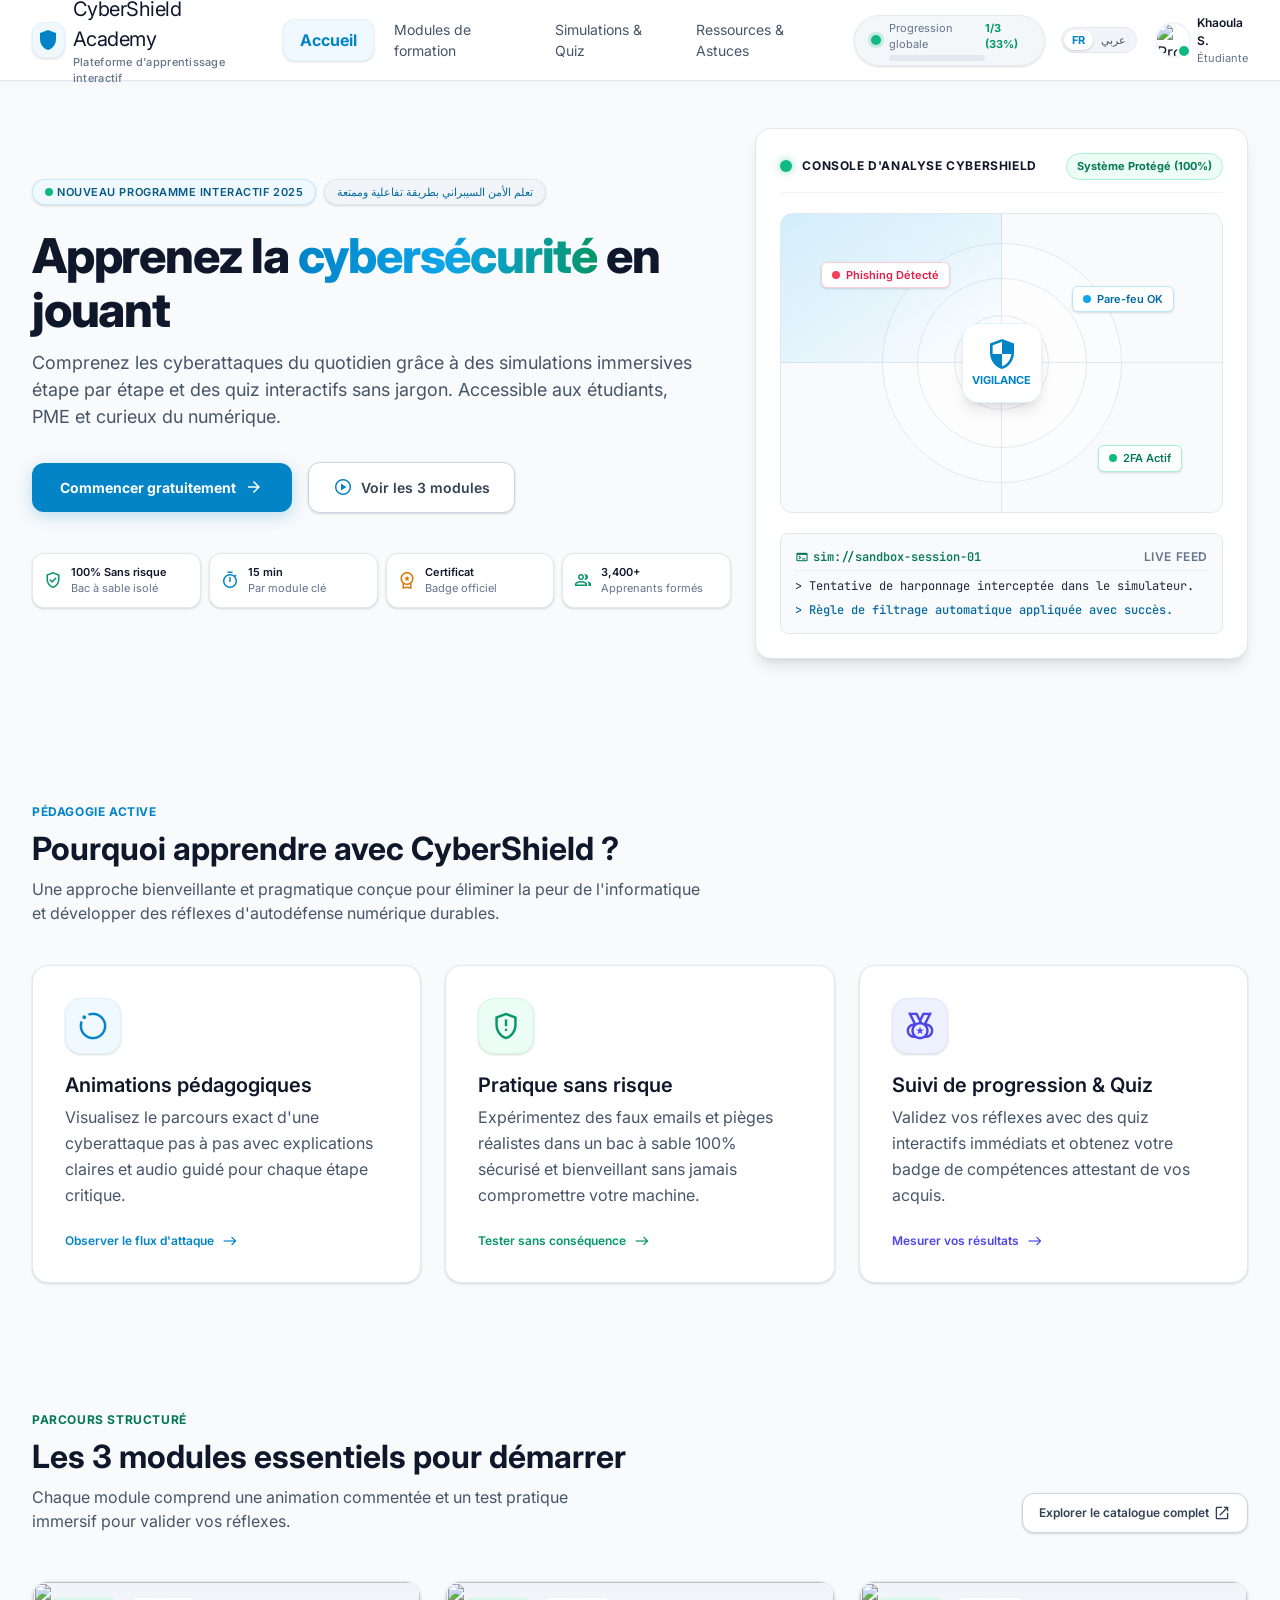
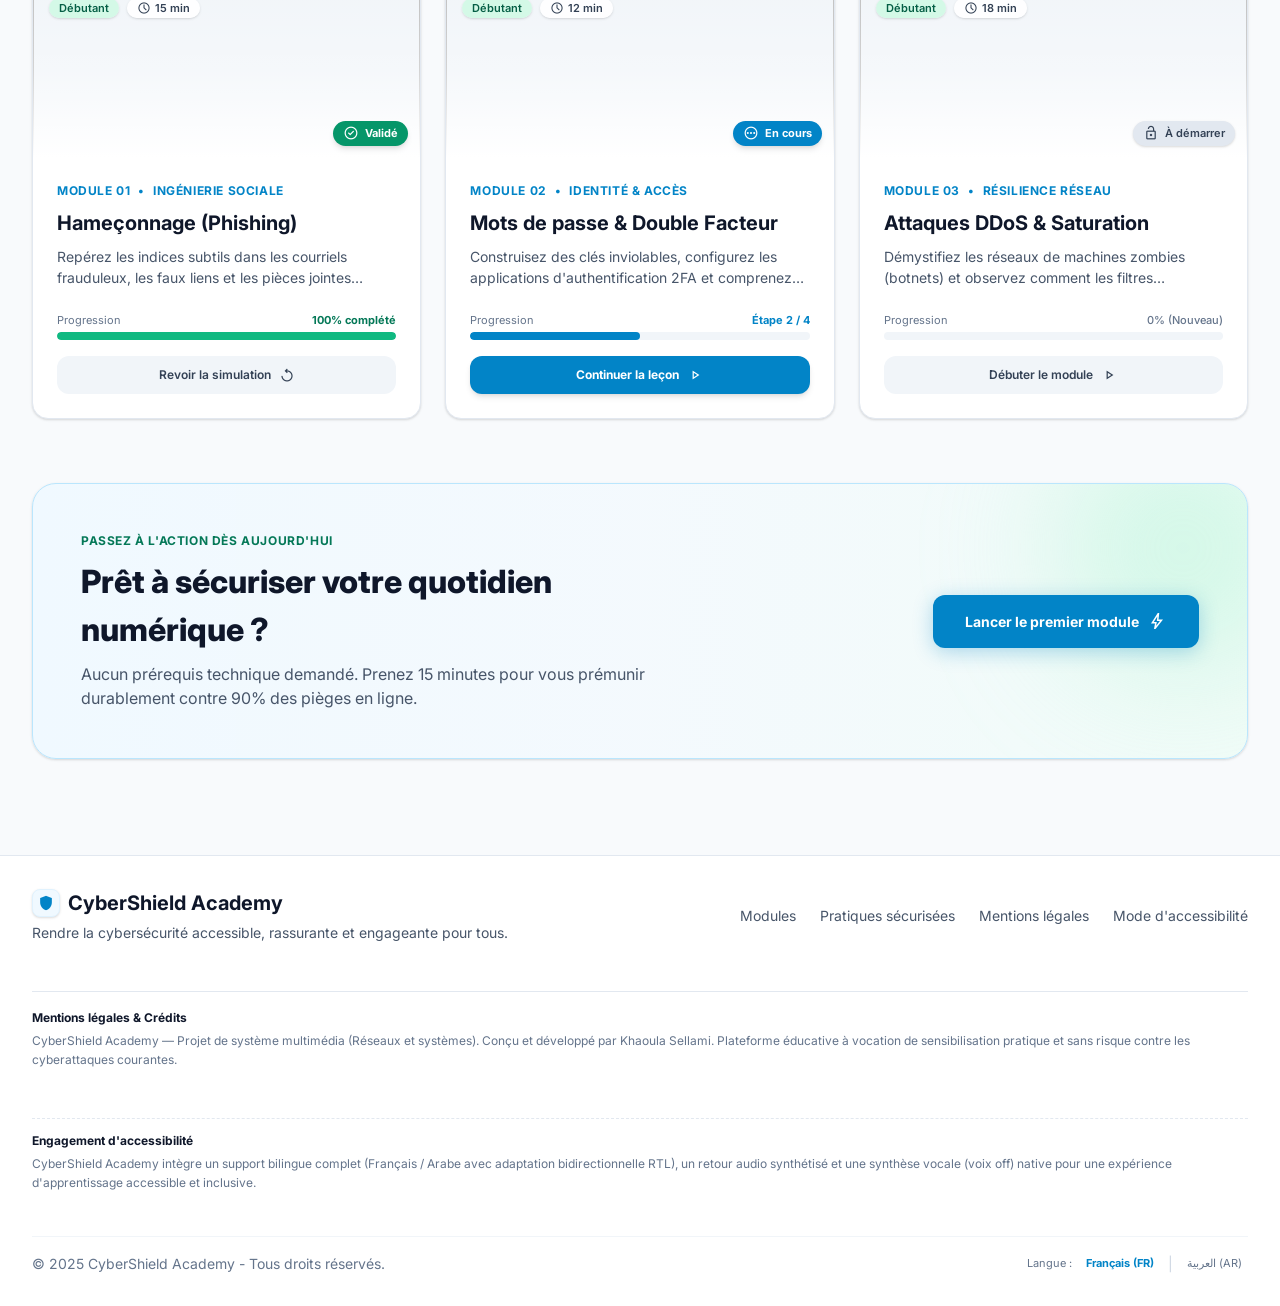
==== commit 89acd765: "feat: Update user names across multiple pages and improve HTML structure for readability" ====
--- a/index.html
+++ b/index.html
@@ -51,21 +51,25 @@
               data-path="accueil" href="index.html">Accueil</a>
             <a
               class="home-header-navigation-link"
-              data-path="modules-de-formation" href="modules.html">Modules de formation</a>
+              data-path="modules-de-formation" href="modules.html">Modules de
+              formation</a>
             <a
               class="home-header-navigation-link"
-              data-path="simulations-et-quiz" href="simulation.html">Simulations &amp;
+              data-path="simulations-et-quiz" href="simulation.html">Simulations
+              &amp;
               Quiz</a>
             <a
               class="home-header-navigation-link"
-              data-path="ressources-et-astuces" href="modules.html#ressources">Ressources &amp;
+              data-path="ressources-et-astuces"
+              href="ressources.html">Ressources &amp;
               Astuces</a>
           </nav>
         </div>
         <div class="home-header-content-row-3">
           <!-- Progress Capsule -->
           <div
-            class="home-progress-capsule-content-card hidden" data-progress-capsule>
+            class="home-progress-capsule-content-card hidden"
+            data-progress-capsule>
             <div class="home-progress-capsule-content-row">
               <div
                 class="home-progress-capsule-content-card-2"></div>
@@ -83,7 +87,8 @@
               </div>
               <div class="home-progress-capsule-content-card-4">
                 <div
-                  class="home-progress-capsule-content-card-5" data-progress-bar style="width:0%"></div>
+                  class="home-progress-capsule-content-card-5" data-progress-bar
+                  style="width:0%"></div>
               </div>
             </div>
           </div>
@@ -106,12 +111,9 @@
               <span
                 class="home-user-avatar-status-badge"></span>
             </div>
-            <div class="home-user-avatar-content-stack hidden">
-              <span
-                class="home-user-avatar-eyebrow">Sarah
-                B.</span>
-              <span
-                class="home-user-avatar-eyebrow-2">Étudiante</span>
+            <div class="home-user-avatar-content-stack">
+              <span class="home-user-avatar-eyebrow">Khaoula S.</span>
+              <span class="home-user-avatar-eyebrow-2">Étudiante</span>
             </div>
           </div>
         </div>
@@ -761,23 +763,38 @@
               data-path="modules-de-formation" href="modules.html">Modules</a>
             <a
               class="home-footer-content-link"
-              data-path="pratiques-securisees" href="modules.html#pratiques">Pratiques sécurisées</a>
+              data-path="pratiques-securisees"
+              href="modules.html#pratiques">Pratiques sécurisées</a>
             <a
               class="home-footer-content-link"
-              data-path="mentions-legales" href="index.html#mentions">Mentions légales</a>
+              data-path="mentions-legales" href="index.html#mentions">Mentions
+              légales</a>
             <a
               class="home-footer-content-link"
-              data-path="mode-daccessibilite" href="index.html#accessibilite">Mode d'accessibilité</a>
+              data-path="mode-daccessibilite"
+              href="index.html#accessibilite">Mode d'accessibilité</a>
           </div>
         </div>
         <!-- Mentions légales & Accessibilité Anchor Targets -->
-        <div id="mentions" style="padding:1rem 0;border-top:1px solid #e2e8f0;margin-top:1rem;font-size:12px;color:#64748b;line-height:1.6;">
-          <strong style="color:#0f172a;display:block;margin-bottom:0.25rem;">Mentions légales &amp; Crédits</strong>
-          CyberShield Academy — Projet de système multimédia (Réseaux et systèmes). Conçu et développé par Khaoula Sellami. Plateforme éducative à vocation de sensibilisation pratique et sans risque contre les cyberattaques courantes.
+        <div id="mentions"
+          style="padding:1rem 0;border-top:1px solid #e2e8f0;margin-top:1rem;font-size:12px;color:#64748b;line-height:1.6;">
+          <strong
+            style="color:#0f172a;display:block;margin-bottom:0.25rem;">Mentions
+            légales &amp; Crédits</strong>
+          CyberShield Academy — Projet de système multimédia (Réseaux et
+          systèmes). Conçu et développé par Khaoula Sellami. Plateforme
+          éducative à vocation de sensibilisation pratique et sans risque contre
+          les cyberattaques courantes.
         </div>
-        <div id="accessibilite" style="padding:0.75rem 0;border-top:1px dashed #e2e8f0;font-size:12px;color:#64748b;line-height:1.6;">
-          <strong style="color:#0f172a;display:block;margin-bottom:0.25rem;">Engagement d'accessibilité</strong>
-          CyberShield Academy intègre un support bilingue complet (Français / Arabe avec adaptation bidirectionnelle RTL), un retour audio synthétisé et une synthèse vocale (voix off) native pour une expérience d'apprentissage accessible et inclusive.
+        <div id="accessibilite"
+          style="padding:0.75rem 0;border-top:1px dashed #e2e8f0;font-size:12px;color:#64748b;line-height:1.6;">
+          <strong
+            style="color:#0f172a;display:block;margin-bottom:0.25rem;">Engagement
+            d'accessibilité</strong>
+          CyberShield Academy intègre un support bilingue complet (Français /
+          Arabe avec adaptation bidirectionnelle RTL), un retour audio
+          synthétisé et une synthèse vocale (voix off) native pour une
+          expérience d'apprentissage accessible et inclusive.
         </div>
         <div
           class="home-footer-content-stack-4">
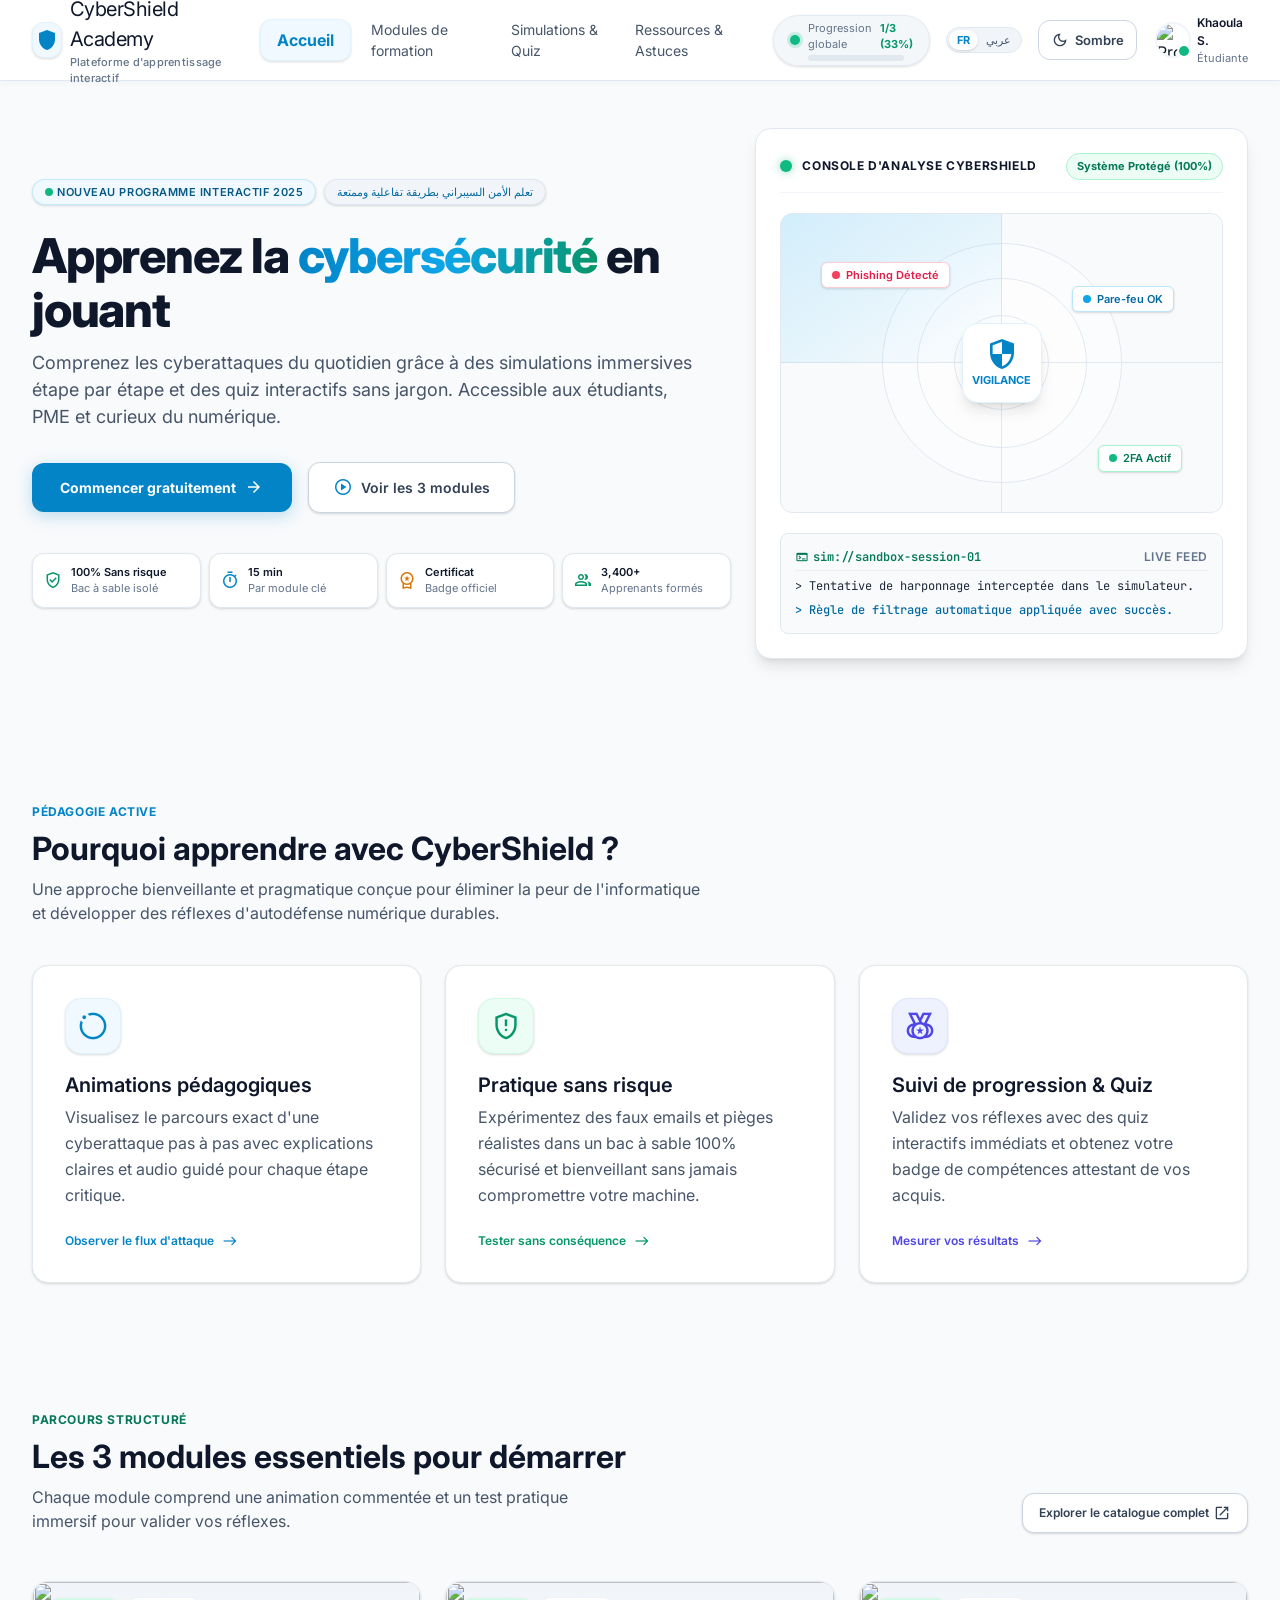
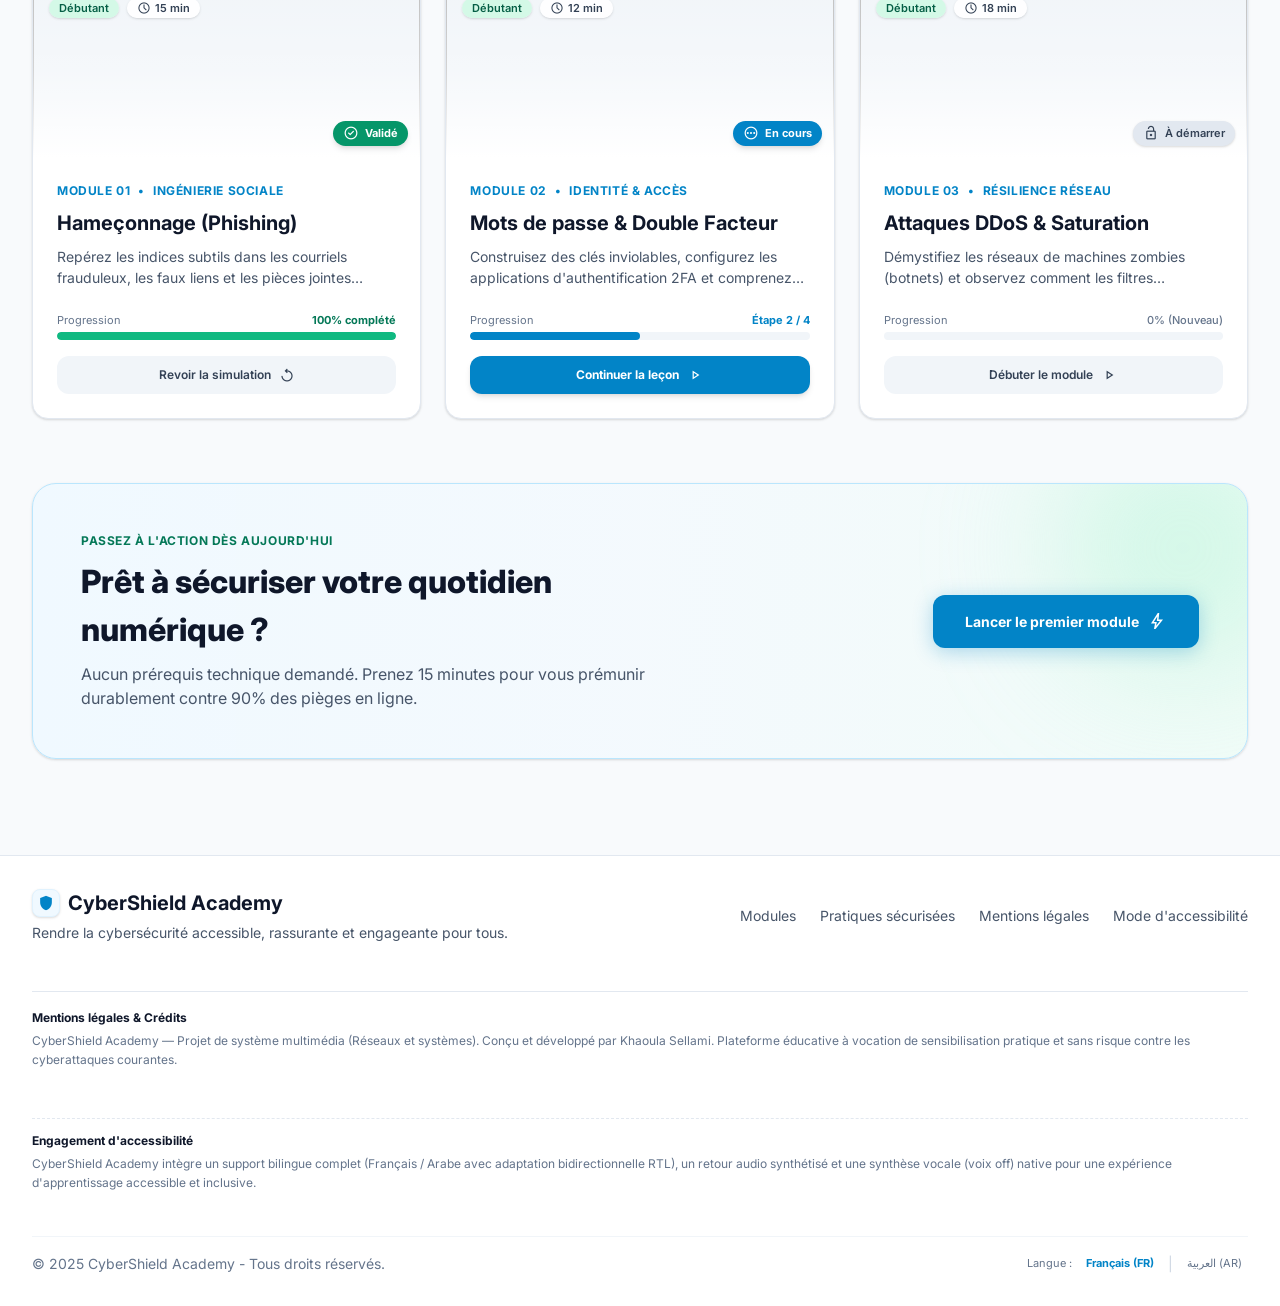
==== commit deeaffcc: "feat: Add theme toggle functionality and implement dark mode support across the site" ====
--- a/index.html
+++ b/index.html
@@ -103,6 +103,8 @@
               data-language="ar" type="button">عربي</button>
           </div>
           <!-- User Avatar -->
+
+          <button class="theme-toggle" data-theme-toggle type="button" aria-pressed="false" aria-label="Switch to dark mode"><span class="material-symbols-outlined" data-theme-icon aria-hidden="true">dark_mode</span><span data-theme-label>Sombre</span></button>
           <div class="home-user-avatar-content-row">
             <div class="home-user-avatar-content-row-2">
               <img alt="Profile"
@@ -818,4 +820,5 @@
     <script src="js/audio.js"></script>
     <script src="js/progress.js"></script>
     <script src="js/language-toggle.js"></script>
+    <script src="js/theme-toggle.js"></script>
   </body></html>
--- a/css/global.css
+++ b/css/global.css
@@ -10287,3 +10287,92 @@
     width: 90% !important;
   }
 }
+
+/* Theme toggle */
+.theme-toggle {
+  display: inline-flex;
+  flex: 0 0 auto;
+  align-items: center;
+  justify-content: center;
+  gap: 0.4rem;
+  min-height: 2.5rem;
+  padding: 0.45rem 0.75rem;
+  border: 1px solid #cbd5e1;
+  border-radius: 0.75rem;
+  background: #fff;
+  color: #334155;
+  font-size: 0.8125rem;
+  font-weight: 600;
+  line-height: 1;
+  transition: background-color 150ms ease, border-color 150ms ease, color 150ms ease;
+}
+
+.theme-toggle:hover {
+  background: #f1f5f9;
+}
+
+.theme-toggle .material-symbols-outlined {
+  font-size: 1.125rem;
+}
+
+.theme-toggle:focus-visible {
+  outline: 3px solid #38bdf8;
+  outline-offset: 2px;
+}
+
+html[data-theme="dark"] body {
+  background-color: #0f172a !important;
+  color: #e2e8f0 !important;
+  color-scheme: dark;
+}
+
+html[data-theme="dark"] body :is(h1, h2, h3, h4, h5, h6, p, li, label, dt, dd, figcaption, blockquote, [class*="page-title"], [class*="section-title"], [class*="body-copy"], [class*="eyebrow"], [class*="inline-text"], [class*="card-title"]) {
+  color: #e2e8f0 !important;
+}
+
+html[data-theme="dark"] body :is(a:not([aria-current="page"]), [class*="navigation-link"], [class*="navigation-content-link"]) {
+  color: #cbd5e1 !important;
+}
+
+html[data-theme="dark"] body :is(header, footer, [class*="content-card"], [class*="panel"], [class*="answer-option"], [class*="step-card"], [class*="certificate-preview"], [class*="content-container"]):not([class*="ambient"]):not([class*="glow"]):not([class*="progress-fill"]) {
+  background-color: #1e293b !important;
+  border-color: #334155 !important;
+  color: #e2e8f0 !important;
+}
+
+html[data-theme="dark"] body :is(input, select, textarea) {
+  background-color: #1e293b !important;
+  border-color: #475569 !important;
+  color: #f1f5f9 !important;
+}
+
+html[data-theme="dark"] body a:not([class*="content-link"]):hover,
+html[data-theme="dark"] body [class*="navigation-link"]:hover {
+  color: #7dd3fc !important;
+}
+
+html[data-theme="dark"] .theme-toggle {
+  background: #1e293b;
+  border-color: #475569;
+  color: #e2e8f0;
+}
+
+html[data-theme="dark"] .theme-toggle:hover {
+  background: #334155;
+}
+
+@media (max-width: 640px) {
+  .theme-toggle {
+    width: 2.5rem;
+    padding: 0.45rem;
+  }
+
+  .theme-toggle [data-theme-label] {
+    position: absolute;
+    width: 1px;
+    height: 1px;
+    overflow: hidden;
+    clip: rect(0, 0, 0, 0);
+    white-space: nowrap;
+  }
+}
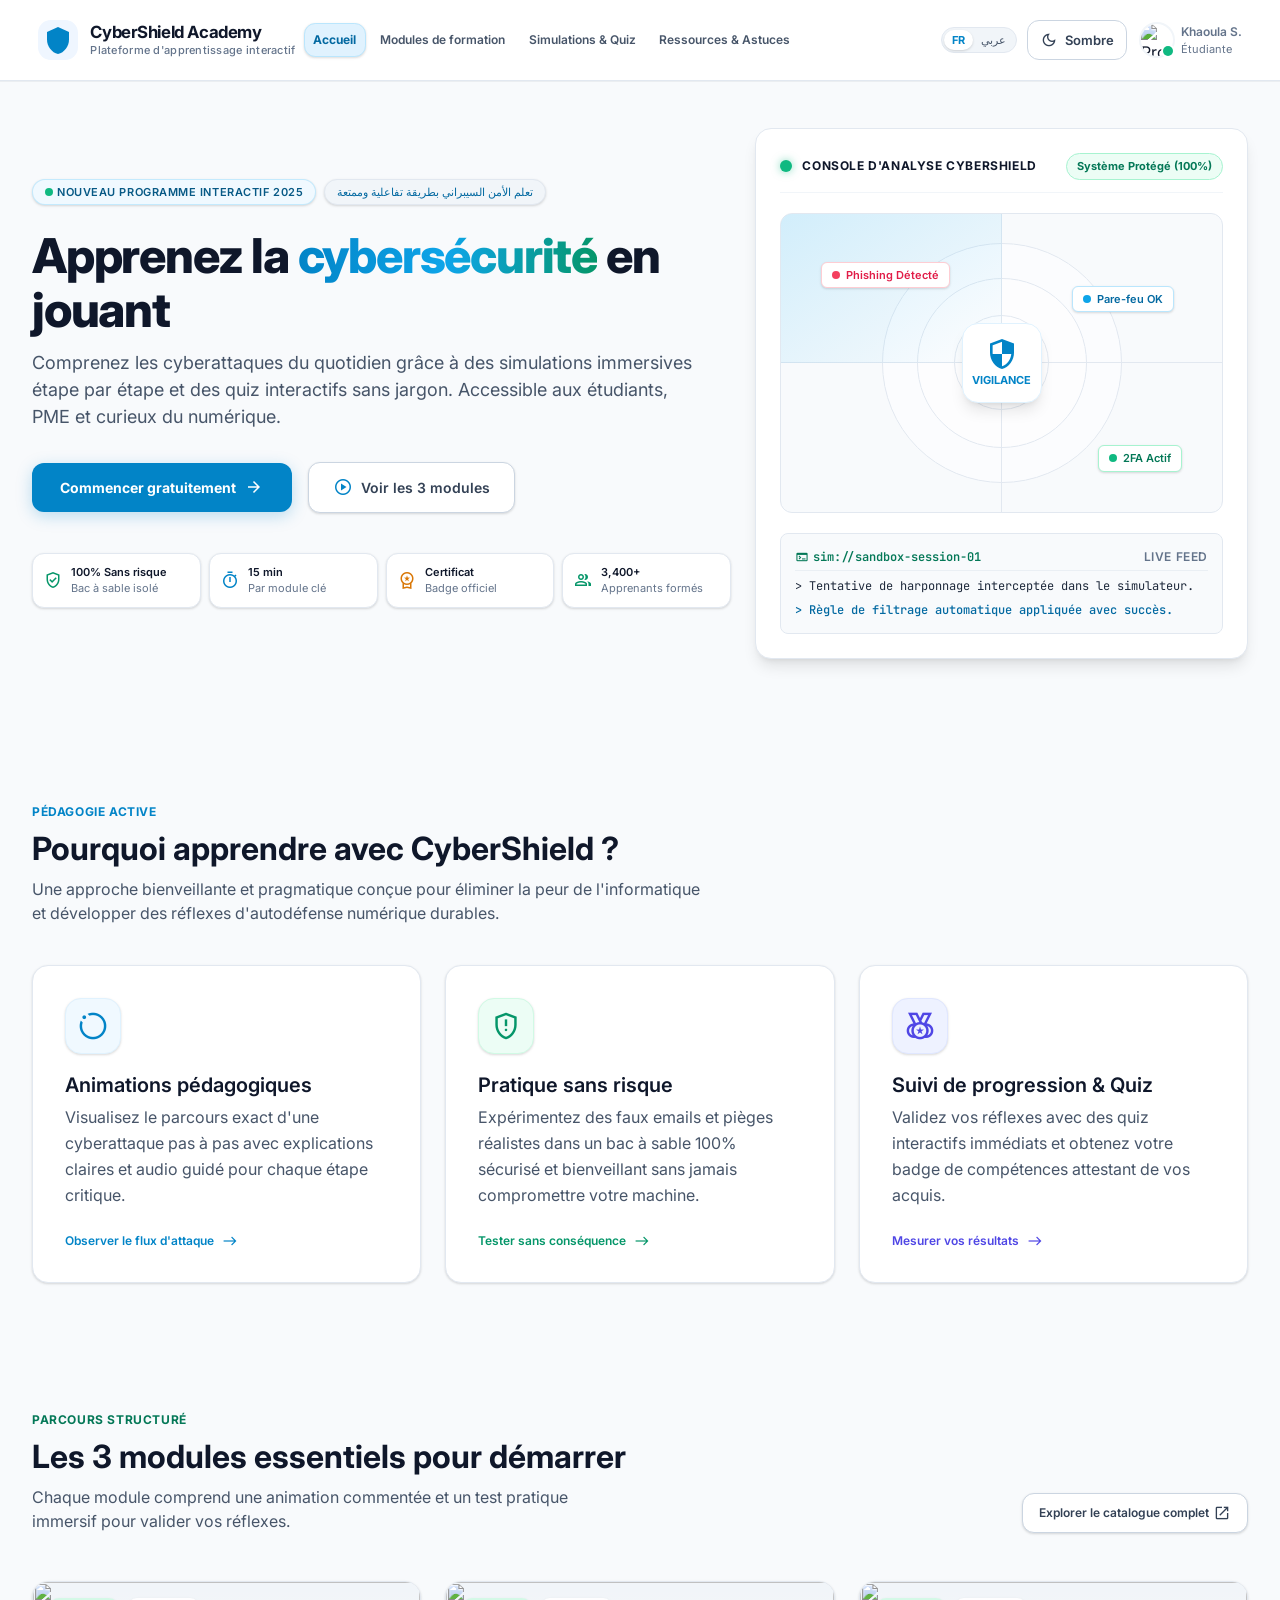
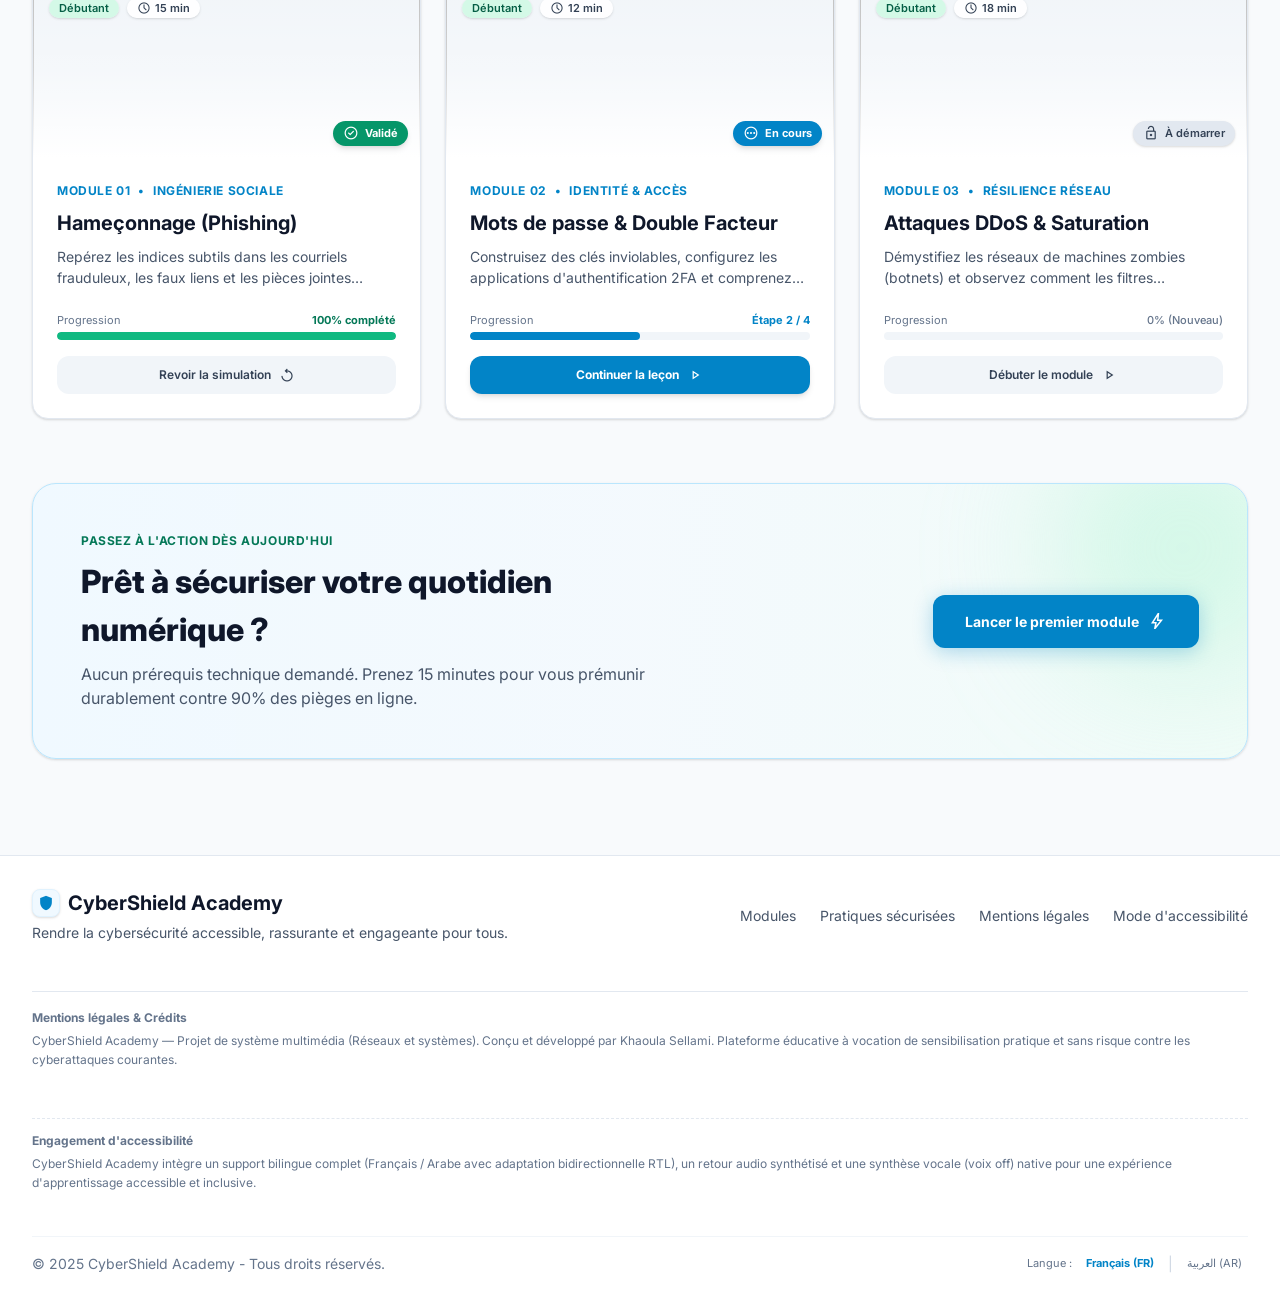
==== commit 8452e10f: "Refactor header logo and enhance resource page filter functionality - Replaced the header icon with " ====
--- a/index.html
+++ b/index.html
@@ -30,11 +30,9 @@
         <div class="home-header-content-row-2">
           <a class="home-header-brand-link hover-group"
             data-path="accueil" href="index.html">
-            <div
-              class="home-header-content-card">
-              <span
-                class="home-header-icon material-symbols-outlined icon-filled">shield</span>
-            </div>
+            <img alt="CyberShield Academy Logo"
+              class="home-header-image"
+              src="assets/images/cybershield-logo.svg" />
             <div class="home-header-content-stack">
               <span
                 class="home-header-inline-text">CyberShield
@@ -781,7 +779,7 @@
         <div id="mentions"
           style="padding:1rem 0;border-top:1px solid #e2e8f0;margin-top:1rem;font-size:12px;color:#64748b;line-height:1.6;">
           <strong
-            style="color:#0f172a;display:block;margin-bottom:0.25rem;">Mentions
+            style="display:block;margin-bottom:0.25rem;">Mentions
             légales &amp; Crédits</strong>
           CyberShield Academy — Projet de système multimédia (Réseaux et
           systèmes). Conçu et développé par Khaoula Sellami. Plateforme
@@ -791,7 +789,7 @@
         <div id="accessibilite"
           style="padding:0.75rem 0;border-top:1px dashed #e2e8f0;font-size:12px;color:#64748b;line-height:1.6;">
           <strong
-            style="color:#0f172a;display:block;margin-bottom:0.25rem;">Engagement
+            style="display:block;margin-bottom:0.25rem;">Engagement
             d'accessibilité</strong>
           CyberShield Academy intègre un support bilingue complet (Français /
           Arabe avec adaptation bidirectionnelle RTL), un retour audio
--- a/css/global.css
+++ b/css/global.css
@@ -10289,6 +10289,32 @@
 }
 
 /* Theme toggle */
+:root {
+  --theme-background: #f8fafc;
+  --theme-surface: #ffffff;
+  --theme-surface-low: #f1f5f9;
+  --theme-surface-high: #f8fafc;
+  --theme-surface-highest: #e2e8f0;
+  --theme-text: #0f172a;
+  --theme-text-muted: #64748b;
+  --theme-border: #e2e8f0;
+  --theme-primary: #0284c7;
+  --theme-secondary: #059669;
+}
+
+html[data-theme="dark"] {
+  --theme-background: #09111f;
+  --theme-surface: #101b2c;
+  --theme-surface-low: #0d1726;
+  --theme-surface-high: #17263b;
+  --theme-surface-highest: #22344b;
+  --theme-text: #e7eefb;
+  --theme-text-muted: #afc0d5;
+  --theme-border: #2c4058;
+  --theme-primary: #74e6f4;
+  --theme-secondary: #70ddb0;
+}
+
 .theme-toggle {
   display: inline-flex;
   flex: 0 0 auto;
@@ -10320,45 +10346,603 @@
   outline-offset: 2px;
 }
 
+/* ============================================================
+   DARK MODE — comprehensive theme overrides
+   ============================================================ */
+
+/* --- Base & layout ----------------------------------------- */
 html[data-theme="dark"] body {
-  background-color: #0f172a !important;
-  color: #e2e8f0 !important;
+  background-color: var(--theme-background) !important;
+  color: var(--theme-text) !important;
   color-scheme: dark;
 }
 
-html[data-theme="dark"] body :is(h1, h2, h3, h4, h5, h6, p, li, label, dt, dd, figcaption, blockquote, [class*="page-title"], [class*="section-title"], [class*="body-copy"], [class*="eyebrow"], [class*="inline-text"], [class*="card-title"]) {
-  color: #e2e8f0 !important;
-}
-
-html[data-theme="dark"] body :is(a:not([aria-current="page"]), [class*="navigation-link"], [class*="navigation-content-link"]) {
-  color: #cbd5e1 !important;
-}
-
-html[data-theme="dark"] body :is(header, footer, [class*="content-card"], [class*="panel"], [class*="answer-option"], [class*="step-card"], [class*="certificate-preview"], [class*="content-container"]):not([class*="ambient"]):not([class*="glow"]):not([class*="progress-fill"]) {
-  background-color: #1e293b !important;
-  border-color: #334155 !important;
-  color: #e2e8f0 !important;
-}
-
-html[data-theme="dark"] body :is(input, select, textarea) {
-  background-color: #1e293b !important;
-  border-color: #475569 !important;
-  color: #f1f5f9 !important;
+html[data-theme="dark"] body :is(main,
+  [class*="main-content-main-content"],
+  [class*="top-navigation-main-content"]) {
+  background-color: var(--theme-background) !important;
+}
+
+/* --- Typography -------------------------------------------- */
+html[data-theme="dark"] body :is(
+  h1, h2, h3, h4, h5, h6,
+  [class*="page-title"],
+  [class*="section-title"],
+  [class*="card-title"],
+  [class*="inline-text"]
+):not([class*="eyebrow"]):not([class*="body-copy"]):not([class*="description"]) {
+  color: var(--theme-text) !important;
+}
+
+html[data-theme="dark"] body :is(
+  p, li, label, dt, dd, figcaption, blockquote
+) {
+  color: var(--theme-text-muted) !important;
+}
+
+html[data-theme="dark"] body :is(
+  [class*="eyebrow"],
+  [class*="body-copy"],
+  [class*="description"],
+  [class*="subtitle"],
+  [class*="muted"]
+) {
+  color: var(--theme-text-muted) !important;
+}
+
+/* --- Surface / Card backgrounds ----------------------------- */
+html[data-theme="dark"] body :is(
+  header, footer,
+  [class*="content-card"],
+  [class*="module-card"],
+  [class*="panel"],
+  [class*="answer-option"],
+  [class*="step-card"],
+  [class*="certificate-preview"],
+  [class*="email-client"],
+  [class*="webmail"],
+  [class*="mockup"],
+  [class*="simulation-player"],
+  [class*="player-frame"],
+  [class*="visual-context-strip"],
+  [class*="ticker"],
+  [class*="toolbar"],
+  [class*="quick-action-grid"],
+  [class*="content-container"]
+):not([class*="ambient"]):not([class*="glow-field"]):not([class*="glow-backdrop"]):not([class*="progress-fill"]):not([class*="button"]) {
+  background-color: var(--theme-surface) !important;
+  border-color: var(--theme-border) !important;
+  color: var(--theme-text) !important;
+}
+
+/* Slightly elevated surfaces (sub-headers, toolbars) */
+html[data-theme="dark"] body :is(
+  [class*="mail-client-header-bar"],
+  [class*="mail-envelope-details"],
+  [class*="email-header-fields"],
+  [class*="player-top-status-header"],
+  [class*="action-bottom"],
+  [class*="bilingual-audio-track-switcher-content-card"]
+) {
+  background-color: var(--theme-surface-high) !important;
+  border-color: var(--theme-border) !important;
+  color: var(--theme-text) !important;
+}
+
+html[data-theme="dark"] body :is(
+  [class*="content-card"],
+  [class*="module-card"],
+  [class*="panel"],
+  [class*="answer-option"],
+  [class*="step-card"],
+  [class*="mockup"],
+  [class*="email-client"],
+  [class*="webmail"],
+  [class*="simulation-player"],
+  [class*="player-frame"]
+):is([class*="header"], [class*="top"], [class*="high"], [class*="toolbar"]) {
+  background-color: var(--theme-surface-high) !important;
+}
+
+/* --- Navigation active / current link ---------------------- */
+html[data-theme="dark"] body :is(
+  [class*="header-content-link"],
+  [class*="navigation-content-link"]
+) {
+  background-color: var(--theme-surface-high) !important;
+  border-color: var(--theme-border) !important;
+  color: var(--theme-primary) !important;
+}
+
+/* Navigation links (non-active) */
+html[data-theme="dark"] body :is(
+  [class*="navigation-link"],
+  [class*="content-link"]
+) {
+  color: var(--theme-text-muted) !important;
 }
 
 html[data-theme="dark"] body a:not([class*="content-link"]):hover,
 html[data-theme="dark"] body [class*="navigation-link"]:hover {
-  color: #7dd3fc !important;
-}
-
+  color: var(--theme-primary) !important;
+}
+
+/* --- Form controls ----------------------------------------- */
+html[data-theme="dark"] body :is(input, select, textarea) {
+  background-color: var(--theme-surface-low) !important;
+  border-color: var(--theme-border) !important;
+  color: var(--theme-text) !important;
+  caret-color: var(--theme-primary);
+}
+
+html[data-theme="dark"] body input::placeholder,
+html[data-theme="dark"] body textarea::placeholder {
+  color: var(--theme-text-muted) !important;
+}
+
+/* --- Buttons & interactive chips --------------------------- */
+html[data-theme="dark"] body :is(
+  button, [role="button"],
+  [class*="filter-chip"],
+  [class*="category-filter"],
+  [class*="playback-navigation-buttons"]
+) {
+  border-color: var(--theme-border);
+}
+
+html[data-theme="dark"] body :is(
+  [class*="status-badge"],
+  [class*="badge-card"],
+  [class*="status-pill"],
+  [class*="language-switcher-content-card"],
+  [class*="site-header-content-card-6"],
+  [class*="top-navigation-content-card-6"],
+  [class*="filter-chip"],
+  [class*="category-filter"],
+  [class*="option-"][class*="button"],
+  [class*="action-control-group-button"],
+  [class*="playback-navigation-buttons-button"],
+  [class*="voiceover-status-pill-button"],
+  [class*="bilingual-audio-track-switcher-button"],
+  [class*="retake-quiz-button"],
+  [class*="site-header-button"],
+  [class*="top-navigation-button"]
+) {
+  background-color: var(--theme-surface-high) !important;
+  border-color: var(--theme-border) !important;
+  color: var(--theme-text) !important;
+}
+
+html[data-theme="dark"] body .filter-chip.is-active {
+  background-color: rgba(138, 235, 255, 0.12) !important;
+  border-color: var(--theme-primary) !important;
+  color: var(--theme-primary) !important;
+}
+
+html[data-theme="dark"] body :is(
+  .home-language-switcher-button,
+  .home-language-switcher-button-2,
+  [class*="site-header-button"],
+  [class*="top-navigation-button"]
+):is(.is-active, [aria-pressed="true"], [aria-current="true"]) {
+  background-color: rgba(138, 235, 255, 0.12) !important;
+  color: var(--theme-primary) !important;
+}
+
+/* --- Primary CTA buttons ----------------------------------- */
+html[data-theme="dark"] body .home-ctas-navigation-link,
+html[data-theme="dark"] body .results-main-advance-cta-button-navigation-link {
+  background-color: #0369a1 !important;
+  color: #fff !important;
+}
+
+html[data-theme="dark"] body .home-ctas-navigation-link-2,
+html[data-theme="dark"] body .home-preview-of-the-3-modules-navigation-link,
+html[data-theme="dark"] body .results-retake-quiz-button-button {
+  background-color: var(--theme-surface-high) !important;
+  border-color: var(--theme-border) !important;
+  color: var(--theme-text) !important;
+}
+
+html[data-theme="dark"] body .modules-footer-cta-navigation-link {
+  background-color: rgba(78, 222, 163, 0.12) !important;
+  border-color: rgba(78, 222, 163, 0.35) !important;
+  color: var(--theme-secondary) !important;
+}
+
+/* --- Icon tints -------------------------------------------- */
+html[data-theme="dark"] body :is([class*="icon"], .material-symbols-outlined) {
+  color: var(--theme-primary);
+}
+
+/* Coloured semantic icons keep their accent colour */
+html[data-theme="dark"] body :is(
+  [class*="secondary"],
+  [class*="success"],
+  [class*="completed"],
+  [class*="correct"],
+  [class*="validated"],
+  [class*="valid"]
+) {
+  color: var(--theme-secondary) !important;
+}
+
+html[data-theme="dark"] body :is(
+  [class*="error"],
+  [class*="incorrect"],
+  [class*="warning"],
+  [class*="danger"]
+) {
+  color: #ffb4ab !important;
+}
+
+/* --- Border resets for mixed containers -------------------- */
+html[data-theme="dark"] body :is(
+  [class*="content-card"],
+  [class*="module-card"],
+  [class*="panel"],
+  [class*="answer-option"],
+  [class*="step-card"],
+  [class*="mockup"],
+  [class*="email-client"],
+  [class*="webmail"],
+  [class*="player-frame"],
+  [class*="toolbar"],
+  [class*="content-row"],
+  [class*="content-stack"]
+):not([class*="glow-field"]):not([class*="glow-backdrop"]):not([class*="ambient"]):not([class*="progress"]):not([class*="accent"]):not([class*="badge"]) {
+  border-color: var(--theme-border) !important;
+}
+
+/* --- Quiz interactive states ------------------------------- */
+html[data-theme="dark"] body #answers-container button.is-selected {
+  background-color: rgba(138, 235, 255, 0.12) !important;
+  border-color: var(--theme-primary) !important;
+  color: var(--theme-primary) !important;
+}
+
+html[data-theme="dark"] body :is(
+  [class*="answer-option"],
+  [class*="option-"][class*="button"],
+  [class*="action-control-group-button"],
+  [class*="playback-navigation-buttons-button"],
+  [class*="retake-quiz-button"],
+  [class*="bilingual-audio-track-switcher-button"]
+):hover {
+  background-color: var(--theme-surface-high) !important;
+  border-color: var(--theme-primary) !important;
+  color: var(--theme-primary) !important;
+}
+
+html[data-theme="dark"] body :is(
+  [class*="answer-option"],
+  [class*="option-"][class*="button"],
+  [class*="quiz-answer-option"]
+).is-selected,
+html[data-theme="dark"] body :is(
+  [class*="answer-option"],
+  [class*="option-"][class*="button"],
+  [class*="quiz-answer-option"]
+).is-selected * {
+  background-color: rgba(138, 235, 255, 0.12) !important;
+  border-color: var(--theme-primary) !important;
+  color: var(--theme-primary) !important;
+}
+
+/* --- Simulation step states -------------------------------- */
+html[data-theme="dark"] body [class*="step-card"].is-active,
+html[data-theme="dark"] body [class*="simulation-step-"].is-active {
+  background-color: rgba(138, 235, 255, 0.10) !important;
+  border-color: var(--theme-primary) !important;
+}
+
+html[data-theme="dark"] body [class*="step-card"].is-completed,
+html[data-theme="dark"] body [class*="simulation-step-"].is-completed {
+  background-color: rgba(78, 222, 163, 0.10) !important;
+  border-color: var(--theme-secondary) !important;
+}
+
+/* --- Glow / ambient overlays (inverted in dark mode) ------- */
+html[data-theme="dark"] body .home-subtle-ambient-glow-field-content-container {
+  background-image: radial-gradient(ellipse 80% 50% at 50% 0%, rgba(138, 235, 255, 0.05), transparent 70%) !important;
+}
+
+html[data-theme="dark"] body .home-top-ambient-glow-field-content-card {
+  background-color: rgba(8, 50, 100, 0.5) !important;
+}
+
+html[data-theme="dark"] body .home-top-ambient-glow-field-content-card-2 {
+  background-color: rgba(20, 83, 70, 0.4) !important;
+}
+
+html[data-theme="dark"] body .home-right-column-interactive-attack-rada-content-card {
+  background-image: linear-gradient(to top right, rgba(8,50,100,0.6), rgba(8,19,39,0.8), rgba(14,55,45,0.5)) !important;
+}
+
+/* --- Home hero right panel --------------------------------- */
+html[data-theme="dark"] body .home-right-column-interactive-attack-rada-content-card-2 {
+  background-color: var(--theme-surface) !important;
+  border-color: var(--theme-border) !important;
+  box-shadow: 0 10px 30px rgba(0, 0, 0, 0.5) !important;
+}
+
+html[data-theme="dark"] body .home-simulated-radar-header-content-row {
+  border-color: var(--theme-border) !important;
+}
+
+/* Radar rings */
+html[data-theme="dark"] body :is(
+  .home-radial-grid-rings-content-card,
+  .home-radial-grid-rings-content-card-2,
+  .home-radial-grid-rings-content-card-3
+) {
+  border-color: rgba(138, 235, 255, 0.12) !important;
+}
+
+html[data-theme="dark"] body :is(
+  .home-crosshair-lines-content-container,
+  .home-crosshair-lines-content-container-2
+) {
+  background-color: rgba(138, 235, 255, 0.08) !important;
+}
+
+/* Terminal ticker */
+html[data-theme="dark"] body .home-terminal-diagnostic-activity-ticker-content-card {
+  background-color: rgba(0, 10, 20, 0.85) !important;
+  border-color: rgba(138, 235, 255, 0.2) !important;
+}
+
+/* --- Header ------------------------------------------------ */
+html[data-theme="dark"] body .home-header-site-header,
+html[data-theme="dark"] body [class*="site-header"],
+html[data-theme="dark"] body [class*="top-navigation-site-header"] {
+  background-color: rgba(8, 19, 39, 0.97) !important;
+  border-color: var(--theme-border) !important;
+  box-shadow: 0 1px 12px rgba(0, 0, 0, 0.4) !important;
+}
+
+html[data-theme="dark"] body .home-header-content-card {
+  background-color: var(--theme-surface-high) !important;
+  border-color: var(--theme-border) !important;
+}
+
+/* --- Language / footer buttons ----------------------------- */
+html[data-theme="dark"] body .home-language-switcher-content-card,
+html[data-theme="dark"] body [class*="language-switcher-content-card"] {
+  background-color: var(--theme-surface-high) !important;
+  border-color: var(--theme-border) !important;
+}
+
+html[data-theme="dark"] body .home-language-switcher-button {
+  background-color: var(--theme-surface-highest) !important;
+  color: var(--theme-primary) !important;
+}
+
+html[data-theme="dark"] body .home-language-switcher-button-2 {
+  color: var(--theme-text-muted) !important;
+}
+
+/* --- Trust bar cards --------------------------------------- */
+html[data-theme="dark"] body [class*="trust-and-credibility-bar-content-card"] {
+  background-color: var(--theme-surface) !important;
+  border-color: var(--theme-border) !important;
+}
+
+/* --- Progress bars ----------------------------------------- */
+html[data-theme="dark"] body [class*="progress-capsule-content-card-4"],
+html[data-theme="dark"] body [class*="progress-bar-content-card"]:not([class*="progress-bar-content-card-2"]):not([class*="progress-bar-content-card-3"]):not([class*="progress-bar-content-card-4"]) {
+  background-color: var(--theme-surface-high) !important;
+}
+
+html[data-theme="dark"] body [class*="progress-capsule-content-card"] {
+  background-color: rgba(31, 42, 63, 0.8) !important;
+  border-color: var(--theme-border) !important;
+}
+
+/* --- Hero "live pill" & bilingual tag ---------------------- */
+html[data-theme="dark"] body .home-live-program-pill-and-bilingual-prev-content-card {
+  background-color: rgba(138, 235, 255, 0.08) !important;
+  border-color: rgba(138, 235, 255, 0.2) !important;
+}
+
+html[data-theme="dark"] body .home-live-program-pill-and-bilingual-prev-content-card-2 {
+  background-color: var(--theme-surface-high) !important;
+  border-color: var(--theme-border) !important;
+  color: var(--theme-text-muted) !important;
+}
+
+html[data-theme="dark"] body .home-live-program-pill-and-bilingual-prev-eyebrow {
+  color: var(--theme-primary) !important;
+}
+
+/* --- Benefit cards ----------------------------------------- */
+html[data-theme="dark"] body :is(
+  .home-benefit-card-1-content-card,
+  .home-benefit-card-2-content-card,
+  .home-benefit-card-3-content-card
+) {
+  background-color: var(--theme-surface) !important;
+  border-color: var(--theme-border) !important;
+}
+
+html[data-theme="dark"] body :is(
+  .home-benefit-card-1-content-card-2,
+  .home-benefit-card-2-content-card-2,
+  .home-benefit-card-3-content-card-2
+) {
+  background-color: var(--theme-surface-high) !important;
+  border-color: var(--theme-border) !important;
+}
+
+/* --- Module cards ------------------------------------------ */
+html[data-theme="dark"] body :is(
+  .home-module-1-hame-onnage-content-card,
+  .home-module-2-mots-de-passe-and-double-fa-content-card,
+  .home-module-3-attaques-ddos-and-saturatio-content-card
+) {
+  background-color: var(--theme-surface) !important;
+  border-color: var(--theme-border) !important;
+}
+
+html[data-theme="dark"] body .home-module-visual-header-content-container {
+  background-image: linear-gradient(to bottom, transparent 40%, var(--theme-surface)) !important;
+}
+
+/* Module progress bars background */
+html[data-theme="dark"] body .home-progress-bar-content-card {
+  background-color: var(--theme-surface-high) !important;
+}
+
+/* --- Quick CTA banner -------------------------------------- */
+html[data-theme="dark"] body .home-quick-call-to-action-banner-content-card {
+  background-color: var(--theme-surface) !important;
+  background-image: linear-gradient(110deg, rgba(14, 116, 144, 0.18), rgba(16, 27, 44, 0.92) 58%, rgba(5, 150, 105, 0.12)) !important;
+  border-color: var(--theme-border) !important;
+}
+
+html[data-theme="dark"] body .home-quick-call-to-action-banner-navigation-link {
+  background-color: #0369a1 !important;
+  color: #fff !important;
+}
+
+html[data-theme="dark"] body .modules-ambient-decorative-glow-content-card {
+  background-color: rgba(14, 116, 144, 0.2) !important;
+}
+
+html[data-theme="dark"] body .modules-ambient-decorative-glow-content-card-2 {
+  background-color: rgba(5, 150, 105, 0.16) !important;
+}
+
+html[data-theme="dark"] body .quiz-main-content-content-card {
+  background-color: rgba(14, 116, 144, 0.14) !important;
+}
+
+html[data-theme="dark"] body .quiz-main-content-content-card-2 {
+  background-color: rgba(5, 150, 105, 0.12) !important;
+}
+
+html[data-theme="dark"] body .results-celebration-top-ribbon-with-micro-gl-content-card {
+  background-color: rgba(14, 116, 144, 0.14) !important;
+}
+
+html[data-theme="dark"] body .results-celebration-top-ribbon-with-micro-gl-content-card-2 {
+  background-color: rgba(5, 150, 105, 0.12) !important;
+}
+
+html[data-theme="dark"] body .results-subtle-corner-accent-content-container {
+  background-image: linear-gradient(to bottom left, rgba(116, 230, 244, 0.12), transparent 70%) !important;
+}
+
+html[data-theme="dark"] body .simulation-primary-action-box-quiz-validation-content-card {
+  background-color: var(--theme-surface) !important;
+  background-image: linear-gradient(135deg, var(--theme-surface-high), var(--theme-surface)) !important;
+  border-color: var(--theme-border) !important;
+}
+
+html[data-theme="dark"] body .modules-interactive-snippet-preview-eyebrow-3,
+html[data-theme="dark"] body .results-hexagonal-shield-glow-backdrop-content-card-2 {
+  background-color: var(--theme-surface-high) !important;
+  border-color: var(--theme-border) !important;
+  color: var(--theme-primary) !important;
+}
+
+html[data-theme="dark"] body .simulation-interactive-tooltip-overlay-demonstr-inline-text-2 {
+  background-color: rgba(248, 113, 113, 0.14) !important;
+  border-color: rgba(248, 113, 113, 0.32) !important;
+  color: #fca5a5 !important;
+}
+
+/* --- Footer ----------------------------------------------- */
+html[data-theme="dark"] body .home-footer-site-footer,
+html[data-theme="dark"] body [class*="site-footer"] {
+  background-color: var(--theme-surface) !important;
+  border-color: var(--theme-border) !important;
+}
+
+html[data-theme="dark"] body .home-footer-content-card {
+  background-color: var(--theme-surface-high) !important;
+  border-color: var(--theme-border) !important;
+}
+
+/* Footer inline-styled elements override via attribute selector */
+html[data-theme="dark"] body #mentions,
+html[data-theme="dark"] body #accessibilite {
+  border-color: var(--theme-border) !important;
+  color: var(--theme-text-muted) !important;
+  background: transparent !important;
+}
+
+html[data-theme="dark"] body #mentions strong,
+html[data-theme="dark"] body #accessibilite strong {
+  color: var(--theme-text) !important;
+}
+
+/* --- Resources page inline-styled cards -------------------- */
+html[data-theme="dark"] body .resource-section > div > div[style*="background:#fff"],
+html[data-theme="dark"] body .resource-section a[style*="background:#fff"],
+html[data-theme="dark"] body [style*="background:#fff"],
+html[data-theme="dark"] body [style*="background: #fff"] {
+  background: var(--theme-surface) !important;
+  border-color: var(--theme-border) !important;
+}
+
+/* Glossary & resource card text */
+html[data-theme="dark"] body [style*="color:#0f172a"] {
+  color: var(--theme-text) !important;
+}
+
+html[data-theme="dark"] body [style*="color:#64748b"],
+html[data-theme="dark"] body [style*="color:#475569"],
+html[data-theme="dark"] body [style*="color:#334155"] {
+  color: var(--theme-text-muted) !important;
+}
+
+/* Resource card icon accent colours stay */
+html[data-theme="dark"] body [style*="border-top:1px solid #e2e8f0"],
+html[data-theme="dark"] body [style*="border-top: 1px solid #e2e8f0"] {
+  border-top-color: var(--theme-border) !important;
+}
+
+html[data-theme="dark"] body [style*="border-top:1px dashed #e2e8f0"],
+html[data-theme="dark"] body [style*="border-top: 1px dashed #e2e8f0"] {
+  border-top-color: var(--theme-border) !important;
+}
+
+/* Resource section filter buttons (inline-styled via JS) */
+html[data-theme="dark"] body [data-section-filter] {
+  background: var(--theme-surface-high) !important;
+  color: var(--theme-text) !important;
+  border-color: var(--theme-border) !important;
+}
+
+html[data-theme="dark"] body [data-section-filter][style*="background:#0284c7"],
+html[data-theme="dark"] body [data-section-filter][style*="background: #0284c7"],
+html[data-theme="dark"] body [data-section-filter].is-active {
+  background: #0e7490 !important;
+  border-color: transparent !important;
+  color: #fff !important;
+}
+
+/* Print button in ressources */
+html[data-theme="dark"] body [onclick="window.print()"] {
+  background: var(--theme-surface-high) !important;
+  border-color: var(--theme-border) !important;
+}
+
+/* --- Accueil / modules stat bar (inline-styled) ------------ */
+html[data-theme="dark"] body [style*="border-top:1px solid #e2e8f0"] {
+  border-top-color: var(--theme-border) !important;
+}
+
+/* --- Theme toggle button ----------------------------------- */
 html[data-theme="dark"] .theme-toggle {
-  background: #1e293b;
-  border-color: #475569;
-  color: #e2e8f0;
+  background: var(--theme-surface-high);
+  border-color: var(--theme-border);
+  color: var(--theme-text);
 }
 
 html[data-theme="dark"] .theme-toggle:hover {
-  background: #334155;
+  background: var(--theme-surface-highest);
 }
 
 @media (max-width: 640px) {
@@ -10376,3 +10960,341 @@
     white-space: nowrap;
   }
 }
+
+/* --- Dark theme visual polish -------------------------------- */
+html[data-theme="dark"] body {
+  background-image:
+    radial-gradient(ellipse at 12% 0%, rgba(31, 112, 145, 0.16), transparent 38%),
+    radial-gradient(ellipse at 100% 32%, rgba(22, 111, 91, 0.10), transparent 34%) !important;
+  background-attachment: fixed;
+}
+
+html[data-theme="dark"] body :is(h1, h2, h3, h4, h5, h6) {
+  letter-spacing: -0.025em;
+}
+
+html[data-theme="dark"] body :is(
+  [class*="content-card"],
+  [class*="module-card"],
+  [class*="answer-option"],
+  [class*="step-card"],
+  [class*="panel"]
+):not([class*="button"]):not([class*="glow-field"]):not([class*="glow-backdrop"]):not([class*="ambient"]):not([class*="progress"]) {
+  box-shadow: 0 1px 2px rgba(0, 0, 0, 0.16), inset 0 1px 0 rgba(220, 240, 255, 0.025);
+}
+
+html[data-theme="dark"] body :is(
+  button,
+  [role="button"],
+  input,
+  select,
+  textarea,
+  a
+):focus-visible {
+  outline: 2px solid var(--theme-primary);
+  outline-offset: 3px;
+}
+
+html[data-theme="dark"] body :is(input, select, textarea) {
+  accent-color: var(--theme-primary);
+}
+
+html[data-theme="dark"] body ::selection {
+  background: rgba(116, 230, 244, 0.28);
+  color: var(--theme-text);
+}
+
+html[data-theme="dark"] body .home-ctas-navigation-link,
+html[data-theme="dark"] body .results-main-advance-cta-button-navigation-link {
+  background-color: #0e7490 !important;
+  box-shadow: 0 8px 24px rgba(14, 116, 144, 0.22) !important;
+}
+
+@media (prefers-reduced-motion: no-preference) {
+  html[data-theme="dark"] body :is(
+    button,
+    [role="button"],
+    [class*="navigation-link"],
+    [class*="answer-option"],
+    [class*="filter-chip"]
+  ) {
+    transition:
+      background-color 160ms ease,
+      border-color 160ms ease,
+      color 160ms ease,
+      box-shadow 160ms ease,
+      transform 160ms ease;
+  }
+}
+
+/* --- Shared site header and navigation ---------------------- */
+body > header:is([class*="header-site-header"], [class*="top-navigation-site-header"]) {
+  background: rgba(255, 255, 255, 0.94);
+  border-color: #e2e8f0;
+  box-shadow: 0 1px 0 rgba(15, 23, 42, 0.05);
+  backdrop-filter: blur(20px);
+}
+
+body > header:is([class*="header-site-header"], [class*="top-navigation-site-header"]) > div[class*="content-row"] {
+  min-height: 5rem;
+  height: auto;
+  max-width: 1480px;
+  padding-inline: clamp(1rem, 3vw, 2.5rem);
+}
+
+body > header:is([class*="header-site-header"], [class*="top-navigation-site-header"]) [class*="brand-link"] {
+  flex: 0 0 auto;
+  gap: 0.75rem;
+}
+
+body > header:is([class*="header-site-header"], [class*="top-navigation-site-header"]) [class*="inline-text"] {
+  color: #0f172a;
+  font-size: 1.05rem;
+  font-weight: 700;
+  line-height: 1.2;
+}
+
+body > header:is([class*="header-site-header"], [class*="top-navigation-site-header"]) [class*="eyebrow"] {
+  color: #64748b;
+}
+
+body > header:is([class*="header-site-header"], [class*="top-navigation-site-header"]) [class*="brand-link"] > img,
+body > header:is([class*="header-site-header"], [class*="top-navigation-site-header"]) [class*="brand-link"] > [class*="content-card"] {
+  width: 2.5rem;
+  height: 2.5rem;
+  flex: 0 0 2.5rem;
+  border-radius: 0.8rem;
+  object-fit: contain;
+}
+
+body > header:is([class*="header-site-header"], [class*="top-navigation-site-header"]) [class*="content-row-3"] {
+  flex: 0 0 auto;
+  gap: 0.625rem;
+}
+
+body > header:is([class*="header-site-header"], [class*="top-navigation-site-header"]) nav[class*="primary-navigation"] {
+  align-items: center;
+  gap: 0.25rem;
+}
+
+body > header:is([class*="header-site-header"], [class*="top-navigation-site-header"]) nav[class*="primary-navigation"] a {
+  border: 1px solid transparent;
+  border-radius: 0.7rem;
+  color: #475569;
+  font-size: 0.8125rem;
+  font-weight: 600;
+  line-height: 1.2;
+  padding: 0.55rem 0.75rem;
+  white-space: nowrap;
+  transition: background-color 160ms ease, border-color 160ms ease, color 160ms ease;
+}
+
+body > header:is([class*="header-site-header"], [class*="top-navigation-site-header"]) nav[class*="primary-navigation"] a:hover {
+  background: #f1f5f9;
+  color: #0f172a;
+}
+
+body > header:is([class*="header-site-header"], [class*="top-navigation-site-header"]) nav[class*="primary-navigation"] a[aria-current="page"] {
+  background: #e0f2fe;
+  border-color: #bae6fd;
+  color: #0369a1;
+  font-weight: 700;
+}
+
+html[data-theme="dark"] body > header:is([class*="header-site-header"], [class*="top-navigation-site-header"]) {
+  background: rgba(13, 23, 38, 0.94);
+  border-color: var(--theme-border);
+  box-shadow: 0 1px 0 rgba(116, 230, 244, 0.08), 0 12px 32px rgba(0, 0, 0, 0.16);
+}
+
+html[data-theme="dark"] body > header:is([class*="header-site-header"], [class*="top-navigation-site-header"]) [class*="inline-text"] {
+  color: var(--theme-text);
+}
+
+html[data-theme="dark"] body > header:is([class*="header-site-header"], [class*="top-navigation-site-header"]) [class*="eyebrow"] {
+  color: var(--theme-text-muted);
+}
+
+html[data-theme="dark"] body > header:is([class*="header-site-header"], [class*="top-navigation-site-header"]) nav[class*="primary-navigation"] a {
+  background: transparent !important;
+  border-color: transparent !important;
+  color: var(--theme-text-muted) !important;
+}
+
+html[data-theme="dark"] body > header:is([class*="header-site-header"], [class*="top-navigation-site-header"]) nav[class*="primary-navigation"] a:hover {
+  background: var(--theme-surface-high) !important;
+  border-color: var(--theme-border) !important;
+  color: var(--theme-text) !important;
+}
+
+html[data-theme="dark"] body > header:is([class*="header-site-header"], [class*="top-navigation-site-header"]) nav[class*="primary-navigation"] a[aria-current="page"] {
+  background: rgba(116, 230, 244, 0.12) !important;
+  border-color: rgba(116, 230, 244, 0.24) !important;
+  color: var(--theme-primary) !important;
+}
+
+@media (min-width: 1024px) {
+  body > header:is([class*="header-site-header"], [class*="top-navigation-site-header"]) nav[class*="primary-navigation"] {
+    display: flex;
+  }
+}
+
+@media (min-width: 1024px) and (max-width: 1439px) {
+  body > header:is([class*="header-site-header"], [class*="top-navigation-site-header"]) [class*="content-row-2"] {
+    gap: 0.5rem;
+  }
+
+  body > header:is([class*="header-site-header"], [class*="top-navigation-site-header"]) nav[class*="primary-navigation"] a {
+    padding-inline: 0.55rem;
+    font-size: 0.75rem;
+  }
+
+  body > header:is([class*="header-site-header"], [class*="top-navigation-site-header"]) [class*="content-stack-3"] {
+    display: none;
+  }
+
+  body > header:is([class*="header-site-header"], [class*="top-navigation-site-header"]) [data-progress-capsule] {
+    display: none !important;
+  }
+}
+
+/* --- Dark surfaces for inline and dynamically-rendered UI --- */
+html[data-theme="dark"] body [style*="background:#fff"],
+html[data-theme="dark"] body [style*="background: #fff"],
+html[data-theme="dark"] body [style*="background:#ffffff"],
+html[data-theme="dark"] body [style*="background: #ffffff"],
+html[data-theme="dark"] body [style*="background-color:#fff"],
+html[data-theme="dark"] body [style*="background-color: #fff"],
+html[data-theme="dark"] body [style*="background-color:#ffffff"],
+html[data-theme="dark"] body [style*="background-color: #ffffff"] {
+  background: var(--theme-surface) !important;
+  border-color: var(--theme-border) !important;
+}
+
+html[data-theme="dark"] body [style*="background:#f8fafc"],
+html[data-theme="dark"] body [style*="background: #f8fafc"],
+html[data-theme="dark"] body [style*="background:#f1f5f9"],
+html[data-theme="dark"] body [style*="background: #f1f5f9"],
+html[data-theme="dark"] body [style*="background-color:#f8fafc"],
+html[data-theme="dark"] body [style*="background-color: #f8fafc"],
+html[data-theme="dark"] body [style*="background-color:#f1f5f9"],
+html[data-theme="dark"] body [style*="background-color: #f1f5f9"] {
+  background: var(--theme-surface-high) !important;
+}
+
+html[data-theme="dark"] body [style*="background:#e0f2fe"],
+html[data-theme="dark"] body [style*="background: #e0f2fe"] {
+  background: rgba(116, 230, 244, 0.12) !important;
+}
+
+html[data-theme="dark"] body [style*="background:#dcfce7"],
+html[data-theme="dark"] body [style*="background: #dcfce7"],
+html[data-theme="dark"] body [style*="background:#f0fdf4"],
+html[data-theme="dark"] body [style*="background: #f0fdf4"] {
+  background: rgba(112, 221, 176, 0.12) !important;
+}
+
+html[data-theme="dark"] body [style*="background:#ede9fe"],
+html[data-theme="dark"] body [style*="background: #ede9fe"] {
+  background: rgba(167, 139, 250, 0.16) !important;
+}
+
+html[data-theme="dark"] body [style*="background:#fef3c7"],
+html[data-theme="dark"] body [style*="background: #fef3c7"] {
+  background: rgba(251, 191, 36, 0.14) !important;
+}
+
+html[data-theme="dark"] body [style*="background:#fef2f2"],
+html[data-theme="dark"] body [style*="background: #fef2f2"] {
+  background: rgba(248, 113, 113, 0.14) !important;
+}
+
+html[data-theme="dark"] body [style*="color:#0f172a"],
+html[data-theme="dark"] body [style*="color: #0f172a"],
+html[data-theme="dark"] body [style*="color:#1e293b"],
+html[data-theme="dark"] body [style*="color: #1e293b"],
+html[data-theme="dark"] body [style*="color:#334155"],
+html[data-theme="dark"] body [style*="color: #334155"],
+html[data-theme="dark"] body [style*="color:#475569"],
+html[data-theme="dark"] body [style*="color: #475569"],
+html[data-theme="dark"] body [style*="color:#64748b"],
+html[data-theme="dark"] body [style*="color: #64748b"] {
+  color: var(--theme-text-muted) !important;
+}
+
+html[data-theme="dark"] body [style*="color:#0284c7"],
+html[data-theme="dark"] body [style*="color: #0284c7"],
+html[data-theme="dark"] body [style*="color:#0369a1"],
+html[data-theme="dark"] body [style*="color: #0369a1"] {
+  color: var(--theme-primary) !important;
+}
+
+html[data-theme="dark"] body [style*="color:#059669"],
+html[data-theme="dark"] body [style*="color: #059669"],
+html[data-theme="dark"] body [style*="color:#166534"],
+html[data-theme="dark"] body [style*="color: #166534"] {
+  color: var(--theme-secondary) !important;
+}
+
+html[data-theme="dark"] body [style*="color:#92400e"],
+html[data-theme="dark"] body [style*="color: #92400e"] {
+  color: #fcd34d !important;
+}
+
+html[data-theme="dark"] body [style*="color:#5b21b6"],
+html[data-theme="dark"] body [style*="color: #5b21b6"] {
+  color: #c4b5fd !important;
+}
+
+html[data-theme="dark"] body [style*="border:1px solid #e2e8f0"],
+html[data-theme="dark"] body [style*="border: 1px solid #e2e8f0"],
+html[data-theme="dark"] body [style*="border:1.5px solid #e2e8f0"],
+html[data-theme="dark"] body [style*="border: 1.5px solid #e2e8f0"],
+html[data-theme="dark"] body [style*="border:1px solid #cbd5e1"],
+html[data-theme="dark"] body [style*="border: 1px solid #cbd5e1"],
+html[data-theme="dark"] body [style*="border:1.5px solid #cbd5e1"],
+html[data-theme="dark"] body [style*="border: 1.5px solid #cbd5e1"] {
+  border-color: var(--theme-border) !important;
+}
+
+html[data-theme="dark"] body #answers-container .quiz-option-letter {
+  background: var(--theme-surface-high) !important;
+  border-color: var(--theme-border) !important;
+  color: var(--theme-text) !important;
+}
+
+html[data-theme="dark"] body #answers-container .quiz-answer-option[disabled] {
+  opacity: 0.76 !important;
+}
+
+html[data-theme="dark"] body #answers-container .quiz-answer-option[style*="background:#f0fdf4"],
+html[data-theme="dark"] body #answers-container .quiz-answer-option[style*="background: #f0fdf4"] {
+  background: rgba(112, 221, 176, 0.12) !important;
+  border-color: var(--theme-secondary) !important;
+}
+
+html[data-theme="dark"] body #answers-container .quiz-answer-option[style*="background:#fef2f2"],
+html[data-theme="dark"] body #answers-container .quiz-answer-option[style*="background: #fef2f2"] {
+  background: rgba(248, 113, 113, 0.14) !important;
+  border-color: #f87171 !important;
+}
+
+@media (max-width: 1023px) {
+  body > header:is([class*="header-site-header"], [class*="top-navigation-site-header"]) nav[class*="primary-navigation"] {
+    display: none;
+  }
+}
+
+@media (max-width: 640px) {
+  body > header:is([class*="header-site-header"], [class*="top-navigation-site-header"]) > div[class*="content-row"] {
+    padding-inline: 0.75rem;
+  }
+
+  body > header:is([class*="header-site-header"], [class*="top-navigation-site-header"]) [class*="content-row-3"] {
+    gap: 0.375rem;
+  }
+
+  body > header:is([class*="header-site-header"], [class*="top-navigation-site-header"]) [class*="content-stack"] {
+    display: none;
+  }
+}
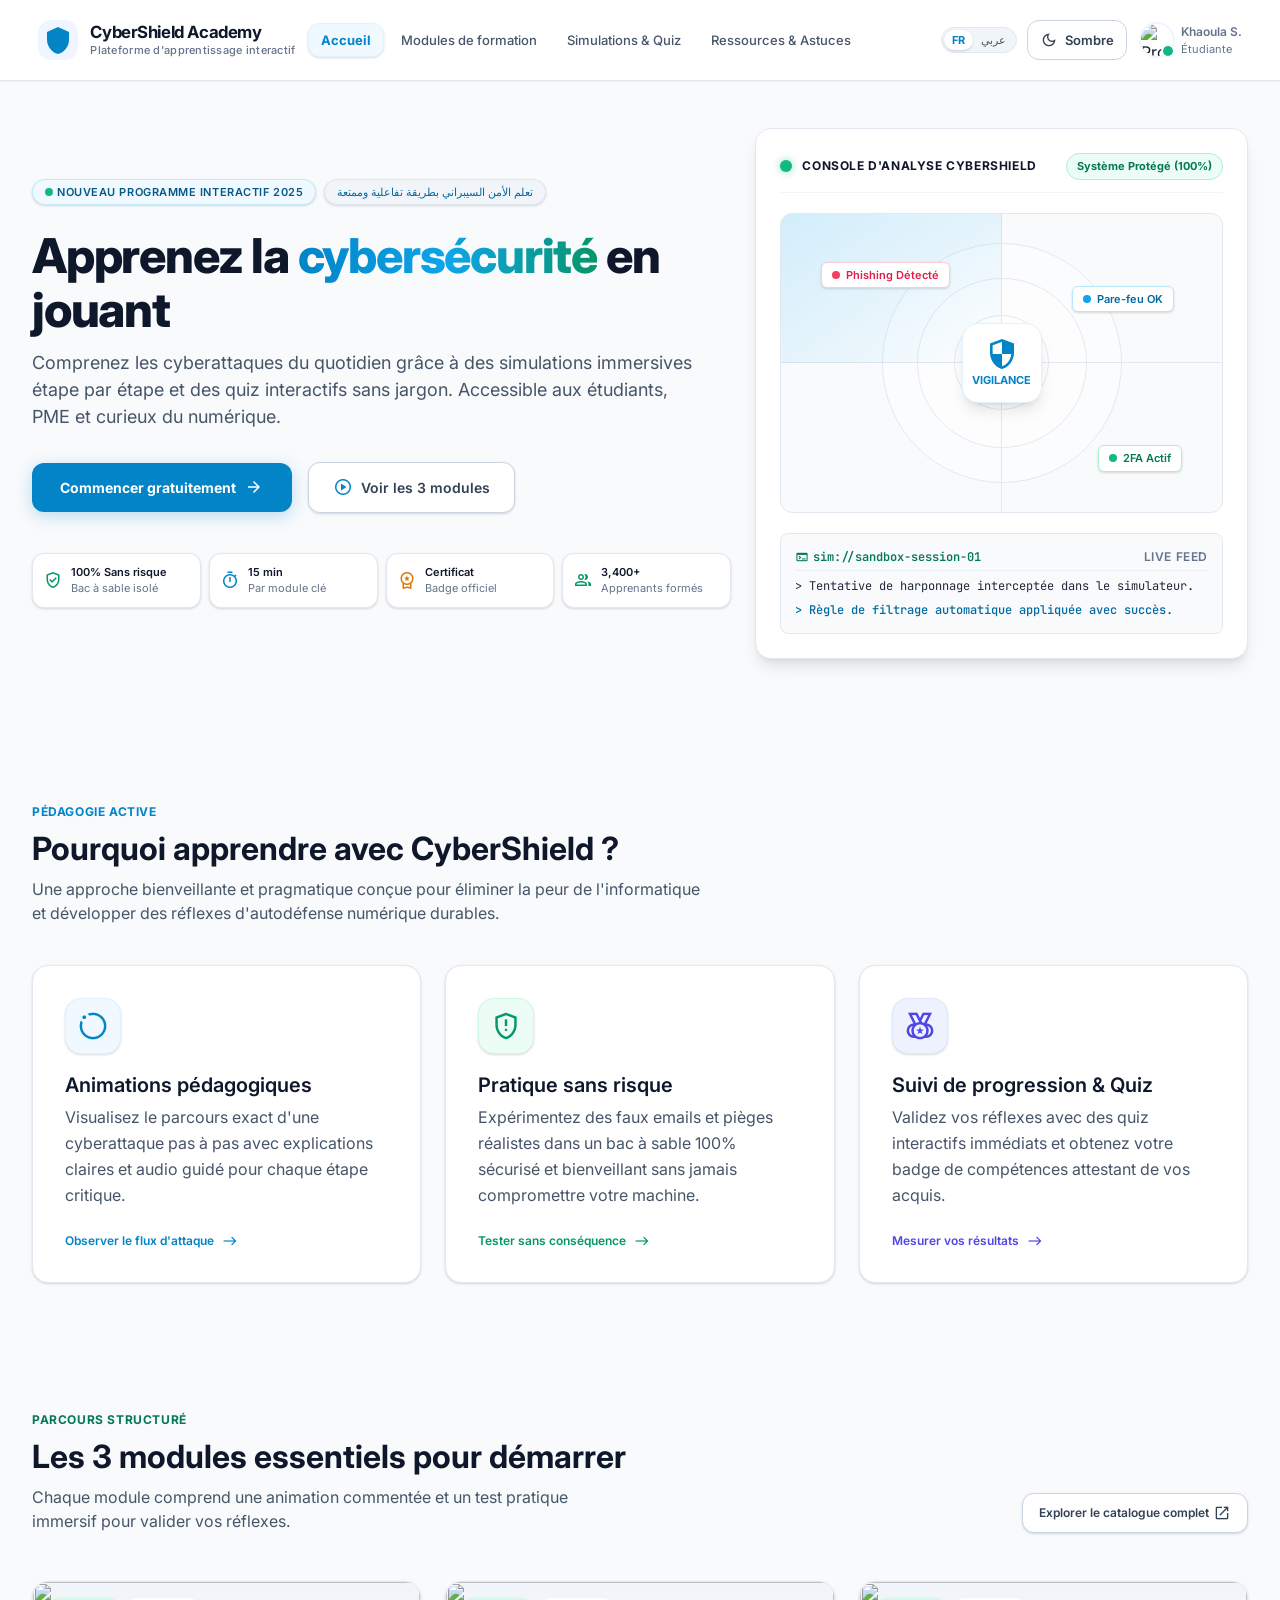
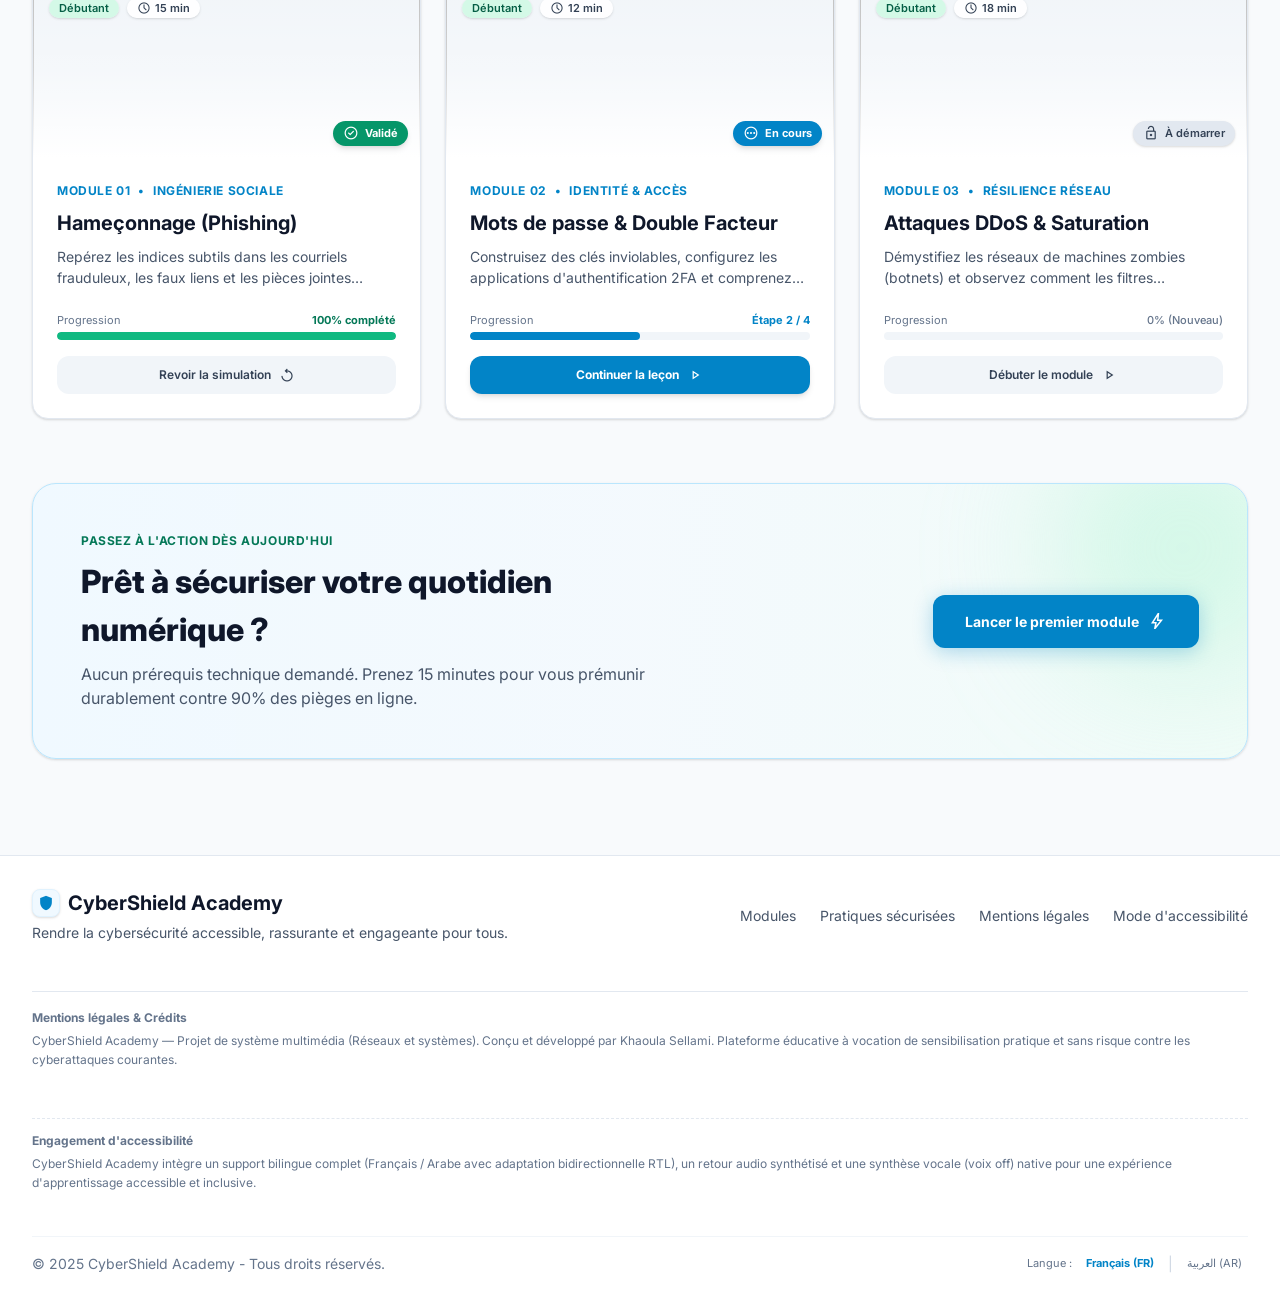
==== commit 2acaee38: "Refactor header structure across multiple pages for consistency and improved semantics. Updated navi" ====
--- a/index.html
+++ b/index.html
@@ -23,93 +23,55 @@
     <div
       class="home-subtle-ambient-glow-field-content-container"></div>
     <!-- HEADER -->
-    <header
-      class="home-header-site-header">
-      <div
-        class="home-header-content-row">
+    <header class="home-header-site-header">
+      <div class="home-header-content-row">
         <div class="home-header-content-row-2">
-          <a class="home-header-brand-link hover-group"
-            data-path="accueil" href="index.html">
-            <img alt="CyberShield Academy Logo"
-              class="home-header-image"
-              src="assets/images/cybershield-logo.svg" />
+          <a class="home-header-brand-link hover-group" data-path="accueil" href="index.html">
+            <img alt="CyberShield Academy Logo" class="home-header-image" src="assets/images/cybershield-logo.svg" />
             <div class="home-header-content-stack">
-              <span
-                class="home-header-inline-text">CyberShield
-                Academy</span>
-              <span
-                class="home-header-eyebrow">Plateforme
-                d'apprentissage interactif</span>
+              <span class="home-header-inline-text">CyberShield Academy</span>
+              <span class="home-header-eyebrow">Plateforme d'apprentissage interactif</span>
             </div>
           </a>
-          <nav class="home-header-primary-navigation hidden"
-            data-active-classes="bg-sky-50 text-primary font-bold rounded-xl border border-sky-100">
-            <a aria-current="page"
-              class="home-header-content-link"
-              data-path="accueil" href="index.html">Accueil</a>
-            <a
-              class="home-header-navigation-link"
-              data-path="modules-de-formation" href="modules.html">Modules de
-              formation</a>
-            <a
-              class="home-header-navigation-link"
-              data-path="simulations-et-quiz" href="simulation.html">Simulations
-              &amp;
-              Quiz</a>
-            <a
-              class="home-header-navigation-link"
-              data-path="ressources-et-astuces"
-              href="ressources.html">Ressources &amp;
-              Astuces</a>
+          <nav class="home-header-primary-navigation hidden" data-active-classes="bg-sky-50 text-primary font-bold rounded-xl border border-sky-100">
+            <a aria-current="page" class="home-header-content-link" data-path="accueil" href="index.html">Accueil</a>
+            <a class="home-header-navigation-link" data-path="modules-de-formation" href="modules.html">Modules de formation</a>
+            <a class="home-header-navigation-link" data-path="simulations-et-quiz" href="simulation.html">Simulations &amp; Quiz</a>
+            <a class="home-header-navigation-link" data-path="ressources-et-astuces" href="ressources.html">Ressources &amp; Astuces</a>
           </nav>
         </div>
         <div class="home-header-content-row-3">
           <!-- Progress Capsule -->
-          <div
-            class="home-progress-capsule-content-card hidden"
-            data-progress-capsule>
+          <div class="home-progress-capsule-content-card hidden" data-progress-capsule>
             <div class="home-progress-capsule-content-row">
-              <div
-                class="home-progress-capsule-content-card-2"></div>
-              <div
-                class="home-progress-capsule-content-card-3"></div>
+              <div class="home-progress-capsule-content-card-2"></div>
+              <div class="home-progress-capsule-content-card-3"></div>
             </div>
             <div class="home-progress-capsule-content-stack">
               <div class="home-progress-capsule-content-row-2">
-                <span
-                  class="home-progress-capsule-eyebrow">Progression
-                  globale</span>
-                <span
-                  class="home-progress-capsule-eyebrow-2">1/3
-                  (33%)</span>
+                <span class="home-progress-capsule-eyebrow">Progression globale</span>
+                <span class="home-progress-capsule-eyebrow-2">1/3 (33%)</span>
               </div>
               <div class="home-progress-capsule-content-card-4">
-                <div
-                  class="home-progress-capsule-content-card-5" data-progress-bar
-                  style="width:0%"></div>
+                <div class="home-progress-capsule-content-card-5" data-progress-bar style="width:0%"></div>
               </div>
             </div>
           </div>
           <!-- Language Switcher -->
-          <div
-            class="home-language-switcher-content-card">
-            <button
-              class="home-language-switcher-button"
-              data-language="fr" type="button">FR</button>
-            <button
-              class="home-language-switcher-button-2"
-              data-language="ar" type="button">عربي</button>
-          </div>
+          <div class="home-language-switcher-content-card">
+            <button class="home-language-switcher-button" data-language="fr" type="button">FR</button>
+            <button class="home-language-switcher-button-2" data-language="ar" type="button">عربي</button>
+          </div>
+          <!-- Theme Toggle -->
+          <button class="theme-toggle" data-theme-toggle type="button" aria-pressed="false" aria-label="Switch to dark mode">
+            <span class="material-symbols-outlined" data-theme-icon aria-hidden="true">dark_mode</span>
+            <span data-theme-label>Sombre</span>
+          </button>
           <!-- User Avatar -->
-
-          <button class="theme-toggle" data-theme-toggle type="button" aria-pressed="false" aria-label="Switch to dark mode"><span class="material-symbols-outlined" data-theme-icon aria-hidden="true">dark_mode</span><span data-theme-label>Sombre</span></button>
           <div class="home-user-avatar-content-row">
             <div class="home-user-avatar-content-row-2">
-              <img alt="Profile"
-                class="home-user-avatar-image"
-                src="https://lh3.googleusercontent.com/aida-public/[base64]" />
-              <span
-                class="home-user-avatar-status-badge"></span>
+              <img alt="Profile" class="home-user-avatar-image" src="https://lh3.googleusercontent.com/aida-public/[base64]" />
+              <span class="home-user-avatar-status-badge"></span>
             </div>
             <div class="home-user-avatar-content-stack">
               <span class="home-user-avatar-eyebrow">Khaoula S.</span>
--- a/css/global.css
+++ b/css/global.css
@@ -11079,26 +11079,31 @@
 
 body > header:is([class*="header-site-header"], [class*="top-navigation-site-header"]) nav[class*="primary-navigation"] a {
   border: 1px solid transparent;
-  border-radius: 0.7rem;
+  border-radius: 0.75rem;
   color: #475569;
-  font-size: 0.8125rem;
-  font-weight: 600;
-  line-height: 1.2;
-  padding: 0.55rem 0.75rem;
+  font-family: Inter, sans-serif;
+  font-size: 0.875rem;
+  font-weight: 500;
+  line-height: 1.25;
+  padding: 0.5rem 1rem;
   white-space: nowrap;
-  transition: background-color 160ms ease, border-color 160ms ease, color 160ms ease;
+  text-decoration: none;
+  transition: all 150ms cubic-bezier(.4, 0, .2, 1);
 }
 
 body > header:is([class*="header-site-header"], [class*="top-navigation-site-header"]) nav[class*="primary-navigation"] a:hover {
-  background: #f1f5f9;
+  background-color: #f1f5f9;
   color: #0f172a;
 }
 
-body > header:is([class*="header-site-header"], [class*="top-navigation-site-header"]) nav[class*="primary-navigation"] a[aria-current="page"] {
-  background: #e0f2fe;
-  border-color: #bae6fd;
-  color: #0369a1;
+body > header:is([class*="header-site-header"], [class*="top-navigation-site-header"]) nav[class*="primary-navigation"] a[aria-current="page"],
+body > header:is([class*="header-site-header"], [class*="top-navigation-site-header"]) nav[class*="primary-navigation"] a.home-header-content-link {
+  background-color: #f0f9ff;
+  border: 1px solid rgba(224, 242, 254, 0.8);
+  color: #0284c7;
   font-weight: 700;
+  border-radius: 0.75rem;
+  box-shadow: 0 1px 2px 0 rgb(0 0 0 / .05), 0 1px 3px 0 rgb(0 0 0 / .1);
 }
 
 html[data-theme="dark"] body > header:is([class*="header-site-header"], [class*="top-navigation-site-header"]) {
@@ -11119,6 +11124,7 @@
   background: transparent !important;
   border-color: transparent !important;
   color: var(--theme-text-muted) !important;
+  box-shadow: none !important;
 }
 
 html[data-theme="dark"] body > header:is([class*="header-site-header"], [class*="top-navigation-site-header"]) nav[class*="primary-navigation"] a:hover {
@@ -11127,10 +11133,12 @@
   color: var(--theme-text) !important;
 }
 
-html[data-theme="dark"] body > header:is([class*="header-site-header"], [class*="top-navigation-site-header"]) nav[class*="primary-navigation"] a[aria-current="page"] {
+html[data-theme="dark"] body > header:is([class*="header-site-header"], [class*="top-navigation-site-header"]) nav[class*="primary-navigation"] a[aria-current="page"],
+html[data-theme="dark"] body > header:is([class*="header-site-header"], [class*="top-navigation-site-header"]) nav[class*="primary-navigation"] a.home-header-content-link {
   background: rgba(116, 230, 244, 0.12) !important;
   border-color: rgba(116, 230, 244, 0.24) !important;
   color: var(--theme-primary) !important;
+  box-shadow: none !important;
 }
 
 @media (min-width: 1024px) {
@@ -11141,12 +11149,12 @@
 
 @media (min-width: 1024px) and (max-width: 1439px) {
   body > header:is([class*="header-site-header"], [class*="top-navigation-site-header"]) [class*="content-row-2"] {
-    gap: 0.5rem;
+    gap: 0.75rem;
   }
 
   body > header:is([class*="header-site-header"], [class*="top-navigation-site-header"]) nav[class*="primary-navigation"] a {
-    padding-inline: 0.55rem;
-    font-size: 0.75rem;
+    padding: 0.5rem 0.75rem;
+    font-size: 0.8125rem;
   }
 
   body > header:is([class*="header-site-header"], [class*="top-navigation-site-header"]) [class*="content-stack-3"] {
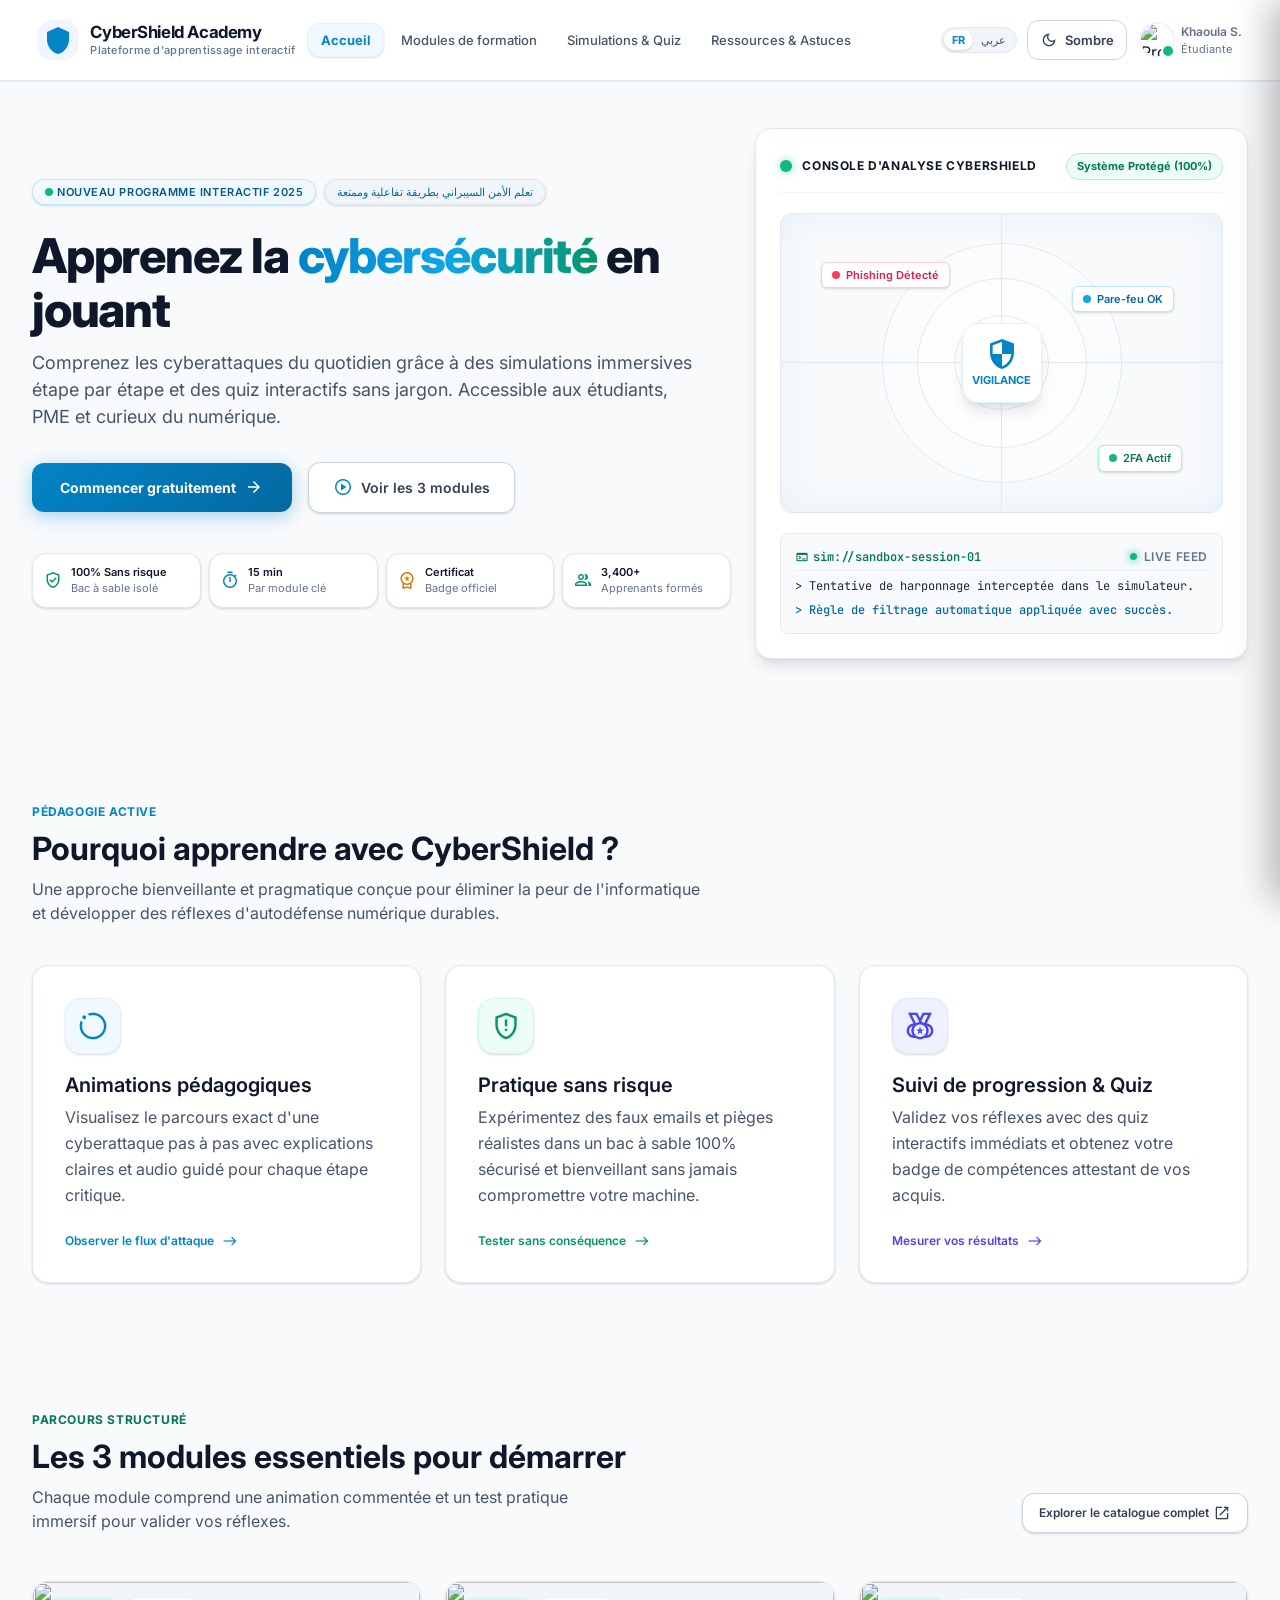
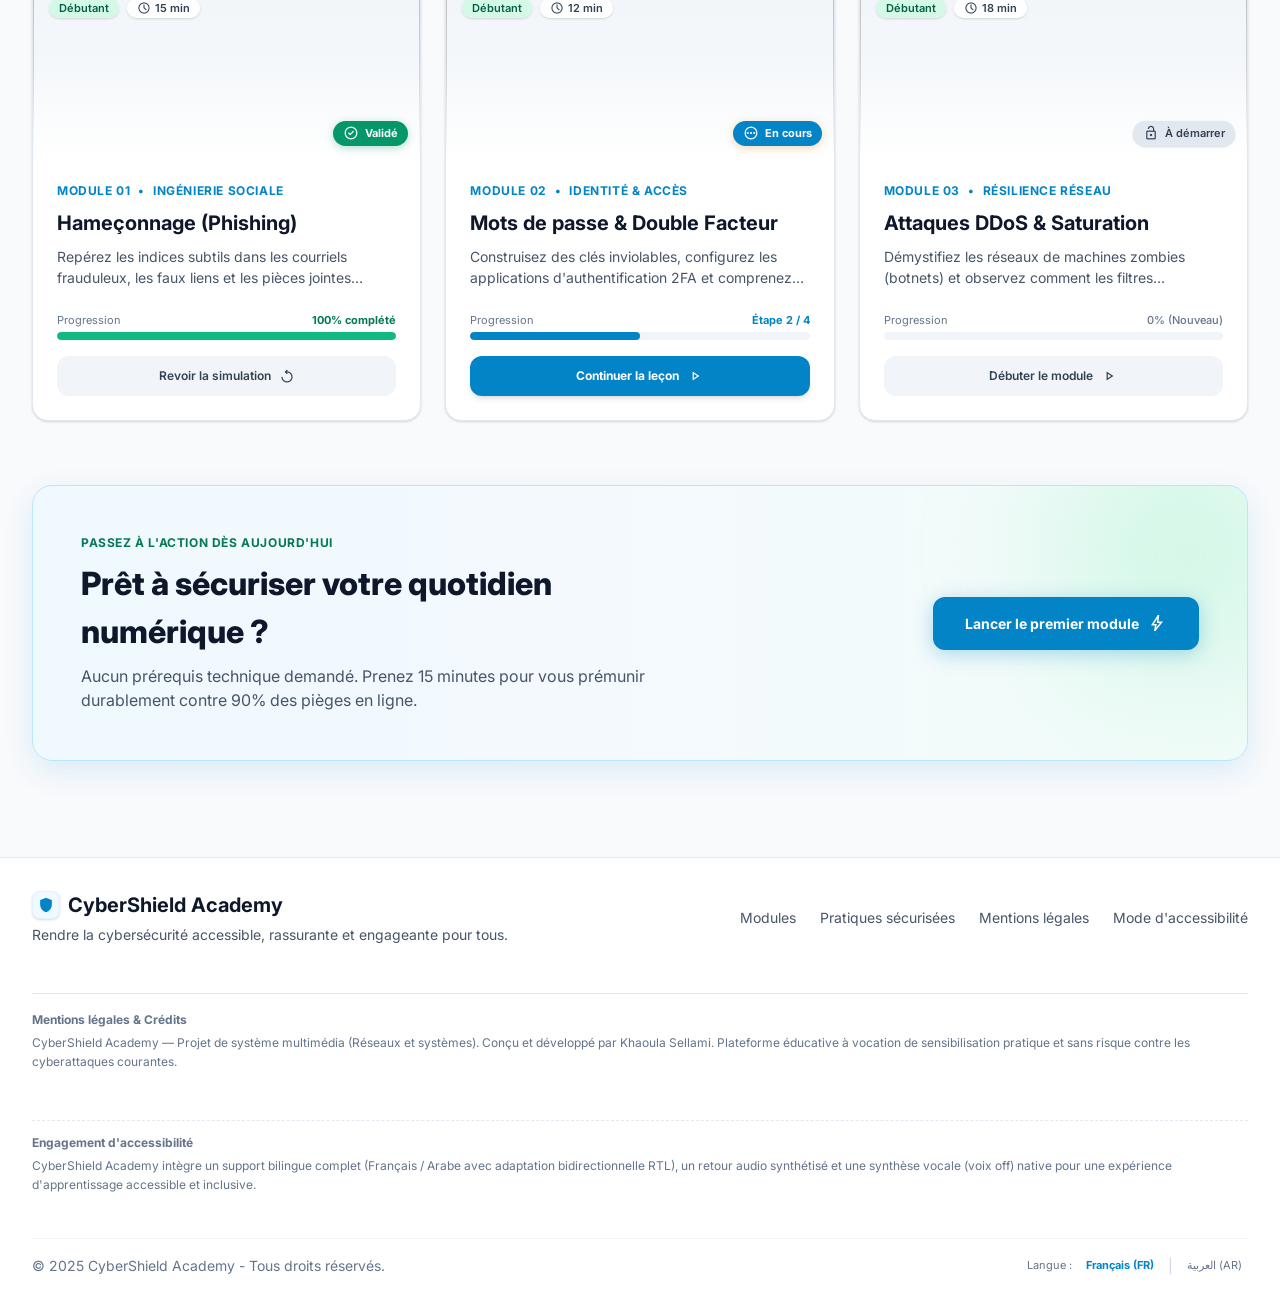
==== commit e437baa6: "feat: implement mobile navigation drawer across multiple pages - Added mobile navigation drawer to i" ====
--- a/index.html
+++ b/index.html
@@ -33,7 +33,7 @@
               <span class="home-header-eyebrow">Plateforme d'apprentissage interactif</span>
             </div>
           </a>
-          <nav class="home-header-primary-navigation hidden" data-active-classes="bg-sky-50 text-primary font-bold rounded-xl border border-sky-100">
+          <nav class="home-header-primary-navigation" data-active-classes="bg-sky-50 text-primary font-bold rounded-xl border border-sky-100">
             <a aria-current="page" class="home-header-content-link" data-path="accueil" href="index.html">Accueil</a>
             <a class="home-header-navigation-link" data-path="modules-de-formation" href="modules.html">Modules de formation</a>
             <a class="home-header-navigation-link" data-path="simulations-et-quiz" href="simulation.html">Simulations &amp; Quiz</a>
@@ -42,7 +42,7 @@
         </div>
         <div class="home-header-content-row-3">
           <!-- Progress Capsule -->
-          <div class="home-progress-capsule-content-card hidden" data-progress-capsule>
+          <div class="home-progress-capsule-content-card" data-progress-capsule>
             <div class="home-progress-capsule-content-row">
               <div class="home-progress-capsule-content-card-2"></div>
               <div class="home-progress-capsule-content-card-3"></div>
@@ -78,9 +78,55 @@
               <span class="home-user-avatar-eyebrow-2">Étudiante</span>
             </div>
           </div>
+          <!-- Mobile Menu Hamburger Button -->
+          <button class="home-mobile-menu-toggle" id="mobile-menu-toggle" type="button" aria-label="Menu de navigation" aria-expanded="false" aria-controls="mobile-nav-drawer">
+            <span class="material-symbols-outlined" id="mobile-menu-icon">menu</span>
+          </button>
         </div>
       </div>
     </header>
+    <!-- MOBILE NAVIGATION DRAWER -->
+    <div class="mobile-nav-backdrop" id="mobile-nav-backdrop" aria-hidden="true"></div>
+    <aside class="mobile-nav-drawer" id="mobile-nav-drawer" aria-label="Navigation mobile">
+      <div class="mobile-nav-header">
+        <div class="mobile-nav-brand">
+          <img alt="CyberShield Logo" class="mobile-nav-logo" src="assets/images/cybershield-logo.svg" />
+          <span class="mobile-nav-title">CyberShield</span>
+        </div>
+        <button class="mobile-nav-close" id="mobile-nav-close" type="button" aria-label="Fermer le menu">
+          <span class="material-symbols-outlined">close</span>
+        </button>
+      </div>
+      <nav class="mobile-nav-links">
+        <a class="mobile-nav-link is-active" data-path="accueil" href="index.html">
+          <span class="material-symbols-outlined">home</span>
+          <span>Accueil</span>
+        </a>
+        <a class="mobile-nav-link" data-path="modules-de-formation" href="modules.html">
+          <span class="material-symbols-outlined">view_module</span>
+          <span>Modules de formation</span>
+        </a>
+        <a class="mobile-nav-link" data-path="simulations-et-quiz" href="simulation.html">
+          <span class="material-symbols-outlined">terminal</span>
+          <span>Simulations &amp; Quiz</span>
+        </a>
+        <a class="mobile-nav-link" data-path="ressources-et-astuces" href="ressources.html">
+          <span class="material-symbols-outlined">menu_book</span>
+          <span>Ressources &amp; Astuces</span>
+        </a>
+      </nav>
+      <div class="mobile-nav-footer">
+        <div class="mobile-nav-progress">
+          <div class="mobile-nav-progress-label">
+            <span>Progression globale</span>
+            <span class="mobile-nav-progress-percent">1/3 (33%)</span>
+          </div>
+          <div class="mobile-nav-progress-track">
+            <div class="mobile-nav-progress-fill" style="width: 33%"></div>
+          </div>
+        </div>
+      </div>
+    </aside>
     <!-- MAIN CONTENT -->
     <main class="home-main-content-main-content">
       <div class="home-main-content-content-stack">
@@ -781,4 +827,5 @@
     <script src="js/progress.js"></script>
     <script src="js/language-toggle.js"></script>
     <script src="js/theme-toggle.js"></script>
+    <script src="js/mobile-nav.js"></script>
   </body></html>
--- a/css/global.css
+++ b/css/global.css
@@ -1545,6 +1545,7 @@
   display: flex;
   align-items: center;
   gap: 0.5rem;
+  z-index: 2;
 }
 
 .home-module-visual-header-status-badge {
@@ -10409,7 +10410,7 @@
   [class*="toolbar"],
   [class*="quick-action-grid"],
   [class*="content-container"]
-):not([class*="ambient"]):not([class*="glow-field"]):not([class*="glow-backdrop"]):not([class*="progress-fill"]):not([class*="button"]) {
+):not([class*="ambient"]):not([class*="glow-field"]):not([class*="glow-backdrop"]):not([class*="progress-fill"]):not([class*="button"]):not([class*="visual-header-content-container"]) {
   background-color: var(--theme-surface) !important;
   border-color: var(--theme-border) !important;
   color: var(--theme-text) !important;
@@ -10784,8 +10785,36 @@
   border-color: var(--theme-border) !important;
 }
 
+/* Module card visual header image & overlay in dark mode */
+html[data-theme="dark"] body .home-module-visual-header-content-row {
+  background-color: var(--theme-surface-high) !important;
+}
+
+html[data-theme="dark"] body .home-module-visual-header-image {
+  display: block !important;
+  opacity: 1 !important;
+  filter: brightness(0.96) contrast(1.04);
+}
+
 html[data-theme="dark"] body .home-module-visual-header-content-container {
-  background-image: linear-gradient(to bottom, transparent 40%, var(--theme-surface)) !important;
+  background-color: transparent !important;
+  background-image: linear-gradient(to top, var(--theme-surface) 0%, rgba(16, 27, 44, 0.45) 25%, transparent 70%) !important;
+}
+
+html[data-theme="dark"] body .home-module-visual-header-status-badge {
+  background-color: rgba(5, 150, 105, 0.25) !important;
+  color: #34d399 !important;
+  border: 1px solid rgba(52, 211, 153, 0.3) !important;
+}
+
+html[data-theme="dark"] body .home-module-visual-header-status-badge-2 {
+  background-color: rgba(16, 27, 44, 0.8) !important;
+  color: #94a3b8 !important;
+  border: 1px solid var(--theme-border) !important;
+}
+
+html[data-theme="dark"] body .home-module-visual-header-status-badge-2 .home-module-visual-header-icon {
+  color: #94a3b8 !important;
 }
 
 /* Module progress bars background */
@@ -11287,9 +11316,76 @@
   border-color: #f87171 !important;
 }
 
+/* ============================================================
+   CYBERSHIELD ACADEMY - MODERN UI/UX & COLOR DESIGN SYSTEM
+   ============================================================ */
+
+/* --- Enhanced Design Tokens --- */
+:root {
+  --cs-primary: #0284c7;
+  --cs-primary-hover: #0369a1;
+  --cs-primary-light: #f0f9ff;
+  --cs-primary-glow: rgba(2, 132, 199, 0.25);
+  --cs-cyan: #06b6d4;
+  --cs-success: #10b981;
+  --cs-success-light: #ecfdf5;
+  --cs-danger: #ef4444;
+  --cs-danger-light: #fef2f2;
+  --cs-warning: #f59e0b;
+  --cs-warning-light: #fffbeb;
+  --cs-card-border-hover: #bae6fd;
+  --cs-card-shadow-hover: 0 16px 36px -4px rgba(2, 132, 199, 0.12), 0 0 0 1px rgba(2, 132, 199, 0.2);
+}
+
+html[data-theme="dark"] {
+  --cs-primary: #38bdf8;
+  --cs-primary-hover: #7dd3fc;
+  --cs-primary-light: rgba(56, 189, 248, 0.15);
+  --cs-primary-glow: rgba(56, 189, 248, 0.4);
+  --cs-cyan: #22d3ee;
+  --cs-success: #34d399;
+  --cs-success-light: rgba(52, 211, 153, 0.15);
+  --cs-danger: #f87171;
+  --cs-danger-light: rgba(248, 113, 113, 0.15);
+  --cs-warning: #fbbf24;
+  --cs-warning-light: rgba(251, 191, 36, 0.15);
+  --cs-card-border-hover: rgba(56, 189, 248, 0.45);
+  --cs-card-shadow-hover: 0 16px 40px rgba(0, 0, 0, 0.5), 0 0 20px rgba(56, 189, 248, 0.25);
+}
+
+/* --- Responsive Header & Mobile Menu Toggle --- */
+.home-mobile-menu-toggle {
+  display: none;
+  align-items: center;
+  justify-content: center;
+  width: 2.5rem;
+  height: 2.5rem;
+  border-radius: 0.75rem;
+  border: 1px solid var(--theme-border, #cbd5e1);
+  background-color: var(--theme-surface, #ffffff);
+  color: var(--theme-text, #334155);
+  cursor: pointer;
+  transition: all 0.2s ease;
+  flex-shrink: 0;
+}
+
+.home-mobile-menu-toggle:hover {
+  background-color: var(--theme-surface-high, #f1f5f9);
+  color: var(--theme-primary, #0284c7);
+  border-color: var(--theme-primary, #0284c7);
+}
+
+.home-mobile-menu-toggle .material-symbols-outlined {
+  font-size: 1.35rem;
+}
+
 @media (max-width: 1023px) {
   body > header:is([class*="header-site-header"], [class*="top-navigation-site-header"]) nav[class*="primary-navigation"] {
-    display: none;
+    display: none !important;
+  }
+
+  .home-mobile-menu-toggle {
+    display: inline-flex;
   }
 }
 
@@ -11302,7 +11398,459 @@
     gap: 0.375rem;
   }
 
-  body > header:is([class*="header-site-header"], [class*="top-navigation-site-header"]) [class*="content-stack"] {
-    display: none;
+  /* Only hide the user name and header eyebrow on very small screens, preserving brand name */
+  .home-user-avatar-content-stack {
+    display: none !important;
   }
-}
+
+  .home-header-eyebrow {
+    display: none !important;
+  }
+
+  .home-header-inline-text {
+    font-size: 1.05rem !important;
+    white-space: nowrap;
+  }
+}
+
+/* --- Mobile Navigation Drawer & Backdrop --- */
+.mobile-nav-backdrop {
+  position: fixed;
+  inset: 0;
+  background-color: rgba(7, 13, 24, 0.65);
+  backdrop-filter: blur(8px);
+  -webkit-backdrop-filter: blur(8px);
+  z-index: 999;
+  opacity: 0;
+  pointer-events: none;
+  transition: opacity 0.3s cubic-bezier(0.16, 1, 0.3, 1);
+}
+
+.mobile-nav-backdrop.is-open {
+  opacity: 1;
+  pointer-events: auto;
+}
+
+.mobile-nav-drawer {
+  position: fixed;
+  top: 0;
+  right: -320px;
+  width: min(320px, 86vw);
+  height: 100vh;
+  background-color: var(--theme-surface, #ffffff);
+  border-left: 1px solid var(--theme-border, #e2e8f0);
+  z-index: 1000;
+  display: flex;
+  flex-direction: column;
+  transition: transform 0.32s cubic-bezier(0.16, 1, 0.3, 1);
+  box-shadow: -10px 0 35px rgba(0, 0, 0, 0.28);
+}
+
+html[dir="rtl"] .mobile-nav-drawer {
+  right: auto;
+  left: -320px;
+  border-left: none;
+  border-right: 1px solid var(--theme-border, #e2e8f0);
+  box-shadow: 10px 0 35px rgba(0, 0, 0, 0.28);
+}
+
+.mobile-nav-drawer.is-open {
+  transform: translateX(-320px);
+}
+
+html[dir="rtl"] .mobile-nav-drawer.is-open {
+  transform: translateX(320px);
+}
+
+.mobile-nav-header {
+  display: flex;
+  align-items: center;
+  justify-content: space-between;
+  padding: 1.25rem 1.5rem;
+  border-bottom: 1px solid var(--theme-border, #e2e8f0);
+  background-color: var(--theme-surface, #ffffff);
+}
+
+.mobile-nav-brand {
+  display: flex;
+  align-items: center;
+  gap: 0.75rem;
+}
+
+.mobile-nav-logo {
+  width: 2rem;
+  height: 2rem;
+}
+
+.mobile-nav-title {
+  font-weight: 700;
+  font-size: 1.05rem;
+  color: var(--theme-text, #0f172a);
+}
+
+.mobile-nav-close {
+  display: flex;
+  align-items: center;
+  justify-content: center;
+  width: 2.25rem;
+  height: 2.25rem;
+  border-radius: 0.5rem;
+  border: 1px solid var(--theme-border, #e2e8f0);
+  color: var(--theme-text-muted, #64748b);
+  background: transparent;
+  cursor: pointer;
+  transition: all 0.2s ease;
+}
+
+.mobile-nav-close:hover {
+  color: var(--theme-primary, #0284c7);
+  border-color: var(--theme-primary, #0284c7);
+  background-color: var(--theme-surface-high, #f1f5f9);
+}
+
+.mobile-nav-links {
+  display: flex;
+  flex-direction: column;
+  gap: 0.5rem;
+  padding: 1.25rem 1rem;
+  flex: 1;
+  overflow-y: auto;
+}
+
+.mobile-nav-link {
+  display: flex;
+  align-items: center;
+  gap: 0.875rem;
+  padding: 0.875rem 1rem;
+  border-radius: 0.75rem;
+  color: var(--theme-text, #0f172a);
+  font-weight: 500;
+  font-size: 0.9375rem;
+  text-decoration: none;
+  transition: all 0.2s ease;
+  border: 1px solid transparent;
+}
+
+.mobile-nav-link:hover,
+.mobile-nav-link.is-active {
+  background-color: var(--cs-primary-light, #f0f9ff);
+  color: var(--theme-primary, #0284c7);
+  border-color: rgba(2, 132, 199, 0.25);
+  font-weight: 600;
+}
+
+.mobile-nav-link .material-symbols-outlined {
+  font-size: 1.25rem;
+  color: var(--theme-primary, #0284c7);
+}
+
+.mobile-nav-footer {
+  padding: 1.25rem 1rem;
+  border-top: 1px solid var(--theme-border, #e2e8f0);
+  display: flex;
+  flex-direction: column;
+  gap: 0.875rem;
+  background-color: var(--theme-surface-low, #f8fafc);
+}
+
+.mobile-nav-progress {
+  display: flex;
+  flex-direction: column;
+  gap: 0.35rem;
+}
+
+.mobile-nav-progress-label {
+  display: flex;
+  justify-content: space-between;
+  font-size: 0.8125rem;
+  font-weight: 600;
+  color: var(--theme-text-muted, #64748b);
+}
+
+.mobile-nav-progress-percent {
+  color: var(--theme-primary, #0284c7);
+}
+
+.mobile-nav-progress-track {
+  width: 100%;
+  height: 0.4rem;
+  border-radius: 9999px;
+  background-color: var(--theme-surface-highest, #e2e8f0);
+  overflow: hidden;
+}
+
+.mobile-nav-progress-fill {
+  height: 100%;
+  border-radius: 9999px;
+  background: linear-gradient(90deg, #0284c7, #10b981);
+  transition: width 0.3s ease;
+}
+
+/* --- Tactile Micro-Interactions & Hover Lift --- */
+.hover-group {
+  transition: transform 0.28s cubic-bezier(0.16, 1, 0.3, 1),
+              box-shadow 0.28s cubic-bezier(0.16, 1, 0.3, 1),
+              border-color 0.28s ease !important;
+}
+
+.hover-group:hover {
+  transform: translateY(-4px) !important;
+  box-shadow: var(--cs-card-shadow-hover) !important;
+  border-color: var(--cs-card-border-hover) !important;
+}
+
+/* Benefit Cards Smooth Hover */
+.home-benefit-card-1-content-card,
+.home-benefit-card-2-content-card,
+.home-benefit-card-3-content-card {
+  position: relative;
+  overflow: hidden;
+  border-radius: 1rem !important;
+  transition: transform 0.28s cubic-bezier(0.16, 1, 0.3, 1),
+              box-shadow 0.28s cubic-bezier(0.16, 1, 0.3, 1),
+              border-color 0.28s ease !important;
+}
+
+.home-benefit-card-1-icon-2,
+.home-benefit-card-2-icon-2,
+.home-benefit-card-3-icon-2 {
+  transition: transform 0.25s ease, color 0.25s ease !important;
+}
+
+.home-benefit-card-1-content-card:hover .home-benefit-card-1-icon-2,
+.home-benefit-card-2-content-card:hover .home-benefit-card-2-icon-2,
+.home-benefit-card-3-content-card:hover .home-benefit-card-3-icon-2 {
+  transform: translateX(6px) !important;
+  color: var(--theme-primary, #0284c7) !important;
+}
+
+html[dir="rtl"] .home-benefit-card-1-content-card:hover .home-benefit-card-1-icon-2,
+html[dir="rtl"] .home-benefit-card-2-content-card:hover .home-benefit-card-2-icon-2,
+html[dir="rtl"] .home-benefit-card-3-content-card:hover .home-benefit-card-3-icon-2 {
+  transform: translateX(-6px) !important;
+}
+
+/* Module Cards Visual Image Depth */
+.home-module-visual-header-image {
+  transition: transform 0.45s cubic-bezier(0.16, 1, 0.3, 1) !important;
+}
+
+.hover-group:hover .home-module-visual-header-image {
+  transform: scale(1.05) !important;
+}
+
+/* --- High-Tech Radar SOC Enhancements --- */
+.home-radar-graphic-representation-content-card {
+  position: relative;
+  box-shadow: inset 0 0 35px rgba(2, 132, 199, 0.08);
+}
+
+html[data-theme="dark"] .home-radar-graphic-representation-content-card {
+  box-shadow: inset 0 0 45px rgba(56, 189, 248, 0.15) !important;
+}
+
+.home-rotating-scan-sweep-ray-content-container-2 {
+  background: conic-gradient(from 0deg at 100% 100%, rgba(56, 189, 248, 0.45) 0deg, rgba(56, 189, 248, 0.1) 45deg, transparent 90deg) !important;
+}
+
+/* Radar Threat & Secure Pings */
+@keyframes threatRadarPing {
+  0% {
+    box-shadow: 0 0 0 0 rgba(239, 68, 68, 0.7);
+  }
+  70% {
+    box-shadow: 0 0 0 10px rgba(239, 68, 68, 0);
+  }
+  100% {
+    box-shadow: 0 0 0 0 rgba(239, 68, 68, 0);
+  }
+}
+
+.home-network-threat-points-status-badge {
+  animation: threatRadarPing 2s infinite ease-out !important;
+}
+
+@keyframes secureRadarPing {
+  0% {
+    box-shadow: 0 0 0 0 rgba(16, 185, 129, 0.7);
+  }
+  70% {
+    box-shadow: 0 0 0 8px rgba(16, 185, 129, 0);
+  }
+  100% {
+    box-shadow: 0 0 0 0 rgba(16, 185, 129, 0);
+  }
+}
+
+.home-network-threat-points-status-badge-2,
+.home-network-threat-points-status-badge-3 {
+  animation: secureRadarPing 2.4s infinite ease-out !important;
+}
+
+/* Radar Terminal Activity Ticker */
+.home-terminal-diagnostic-activity-ticker-eyebrow {
+  display: inline-flex;
+  align-items: center;
+  gap: 0.4rem;
+}
+
+.home-terminal-diagnostic-activity-ticker-eyebrow::before {
+  content: "";
+  display: inline-block;
+  width: 7px;
+  height: 7px;
+  border-radius: 9999px;
+  background-color: #10b981;
+  box-shadow: 0 0 8px #10b981;
+  animation: pulse 1.6s infinite ease-in-out;
+}
+
+/* --- CTA Buttons Polish --- */
+.home-ctas-navigation-link {
+  background: linear-gradient(135deg, #0284c7 0%, #0369a1 100%) !important;
+  box-shadow: 0 4px 18px rgba(2, 132, 199, 0.35) !important;
+  position: relative;
+  overflow: hidden;
+}
+
+.home-ctas-navigation-link:hover {
+  box-shadow: 0 6px 24px rgba(2, 132, 199, 0.5) !important;
+  transform: translateY(-2px) !important;
+}
+
+.home-ctas-navigation-link .home-ctas-icon {
+  transition: transform 0.25s ease !important;
+}
+
+.home-ctas-navigation-link:hover .home-ctas-icon {
+  transform: translateX(4px) !important;
+}
+
+html[dir="rtl"] .home-ctas-navigation-link:hover .home-ctas-icon {
+  transform: translateX(-4px) !important;
+}
+
+html[data-theme="dark"] body .home-ctas-navigation-link {
+  background: linear-gradient(135deg, #0284c7 0%, #0ea5e9 100%) !important;
+  box-shadow: 0 4px 20px rgba(56, 189, 248, 0.4) !important;
+  color: #ffffff !important;
+}
+
+html[data-theme="dark"] body .home-ctas-navigation-link:hover {
+  box-shadow: 0 8px 28px rgba(56, 189, 248, 0.6) !important;
+}
+
+/* Secondary CTA */
+.home-ctas-navigation-link-2 {
+  transition: all 0.25s ease !important;
+}
+
+.home-ctas-navigation-link-2:hover {
+  transform: translateY(-2px) !important;
+  border-color: var(--theme-primary, #0284c7) !important;
+  box-shadow: 0 4px 14px rgba(0, 0, 0, 0.08) !important;
+}
+
+/* Headline gradient in dark mode */
+html[data-theme="dark"] .home-headline-inline-text {
+  background-image: linear-gradient(135deg, #38bdf8 0%, #22d3ee 50%, #34d399 100%) !important;
+}
+
+/* Trust cards polish */
+.home-trust-and-credibility-bar-content-card {
+  border-radius: 0.875rem !important;
+  transition: transform 0.25s ease, box-shadow 0.25s ease, border-color 0.25s ease !important;
+}
+
+.home-trust-and-credibility-bar-content-card:hover {
+  transform: translateY(-3px) !important;
+  border-color: var(--theme-primary, #0284c7) !important;
+  box-shadow: 0 8px 20px rgba(0, 0, 0, 0.06) !important;
+}
+
+/* Quick CTA banner glow */
+.home-quick-call-to-action-banner-content-card {
+  border-radius: 1.25rem !important;
+  box-shadow: 0 10px 30px rgba(2, 132, 199, 0.12) !important;
+}
+
+html[data-theme="dark"] .home-quick-call-to-action-banner-content-card {
+  border-color: rgba(56, 189, 248, 0.3) !important;
+  box-shadow: 0 12px 35px rgba(0, 0, 0, 0.4), 0 0 25px rgba(56, 189, 248, 0.15) !important;
+}
+
+/* Accessible focus visible */
+a:focus-visible,
+button:focus-visible {
+  outline: 2px solid var(--theme-primary, #0284c7) !important;
+  outline-offset: 2px !important;
+}
+
+/* Module Badges Polish */
+.home-completed-indicator-pill-content-card {
+  box-shadow: 0 2px 8px rgba(5, 150, 105, 0.3) !important;
+}
+
+.home-in-progress-badge-content-card {
+  box-shadow: 0 2px 8px rgba(217, 119, 6, 0.3) !important;
+}
+
+html[data-theme="dark"] body .home-completed-indicator-pill-content-card {
+  background-color: rgba(16, 185, 129, 0.22) !important;
+  color: #34d399 !important;
+  border: 1px solid rgba(52, 211, 153, 0.35) !important;
+  backdrop-filter: blur(6px);
+}
+
+html[data-theme="dark"] body .home-in-progress-badge-content-card {
+  background-color: rgba(245, 158, 11, 0.22) !important;
+  color: #fbbf24 !important;
+  border: 1px solid rgba(251, 191, 36, 0.35) !important;
+  backdrop-filter: blur(6px);
+}
+
+html[data-theme="dark"] body .home-locked-not-started-badge-content-card {
+  background-color: rgba(56, 189, 248, 0.16) !important;
+  color: #7dd3fc !important;
+  border: 1px solid rgba(56, 189, 248, 0.3) !important;
+  backdrop-filter: blur(6px);
+}
+
+/* Module Action Buttons */
+.home-progress-bar-navigation-link,
+.home-progress-bar-navigation-link-2 {
+  transition: all 0.25s cubic-bezier(0.16, 1, 0.3, 1) !important;
+  border: 1px solid transparent !important;
+}
+
+.home-progress-bar-navigation-link:hover,
+.home-progress-bar-navigation-link-2:hover {
+  transform: translateY(-2px) !important;
+  box-shadow: 0 4px 12px rgba(0, 0, 0, 0.08) !important;
+}
+
+html[data-theme="dark"] body .home-progress-bar-navigation-link {
+  background-color: var(--theme-surface-high) !important;
+  border-color: var(--theme-border) !important;
+  color: var(--theme-text) !important;
+}
+
+html[data-theme="dark"] body .home-progress-bar-navigation-link:hover {
+  background-color: var(--theme-surface-highest) !important;
+  border-color: var(--theme-primary) !important;
+  color: var(--theme-primary) !important;
+}
+
+html[data-theme="dark"] body .home-progress-bar-navigation-link-2 {
+  background-color: rgba(2, 132, 199, 0.2) !important;
+  border-color: rgba(56, 189, 248, 0.35) !important;
+  color: #38bdf8 !important;
+}
+
+html[data-theme="dark"] body .home-progress-bar-navigation-link-2:hover {
+  background-color: rgba(2, 132, 199, 0.35) !important;
+  border-color: #38bdf8 !important;
+  color: #ffffff !important;
+}
+
+
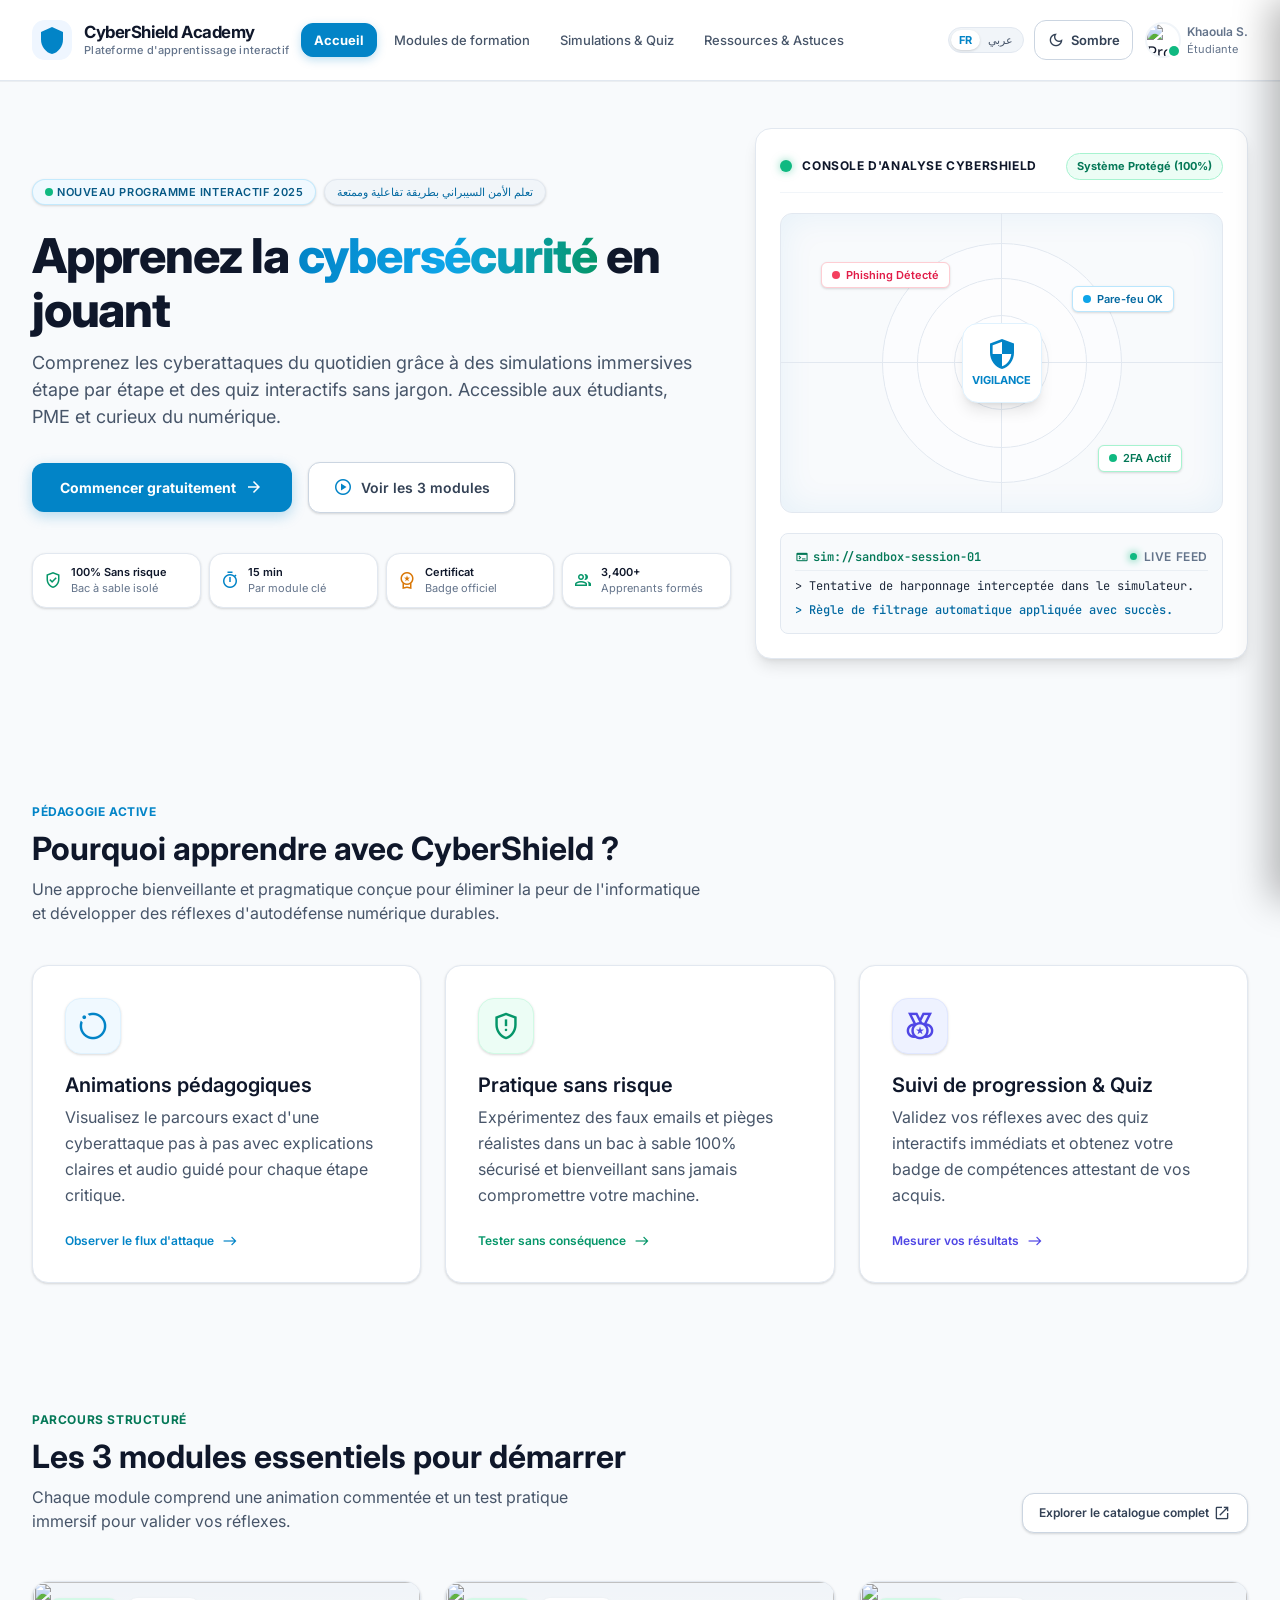
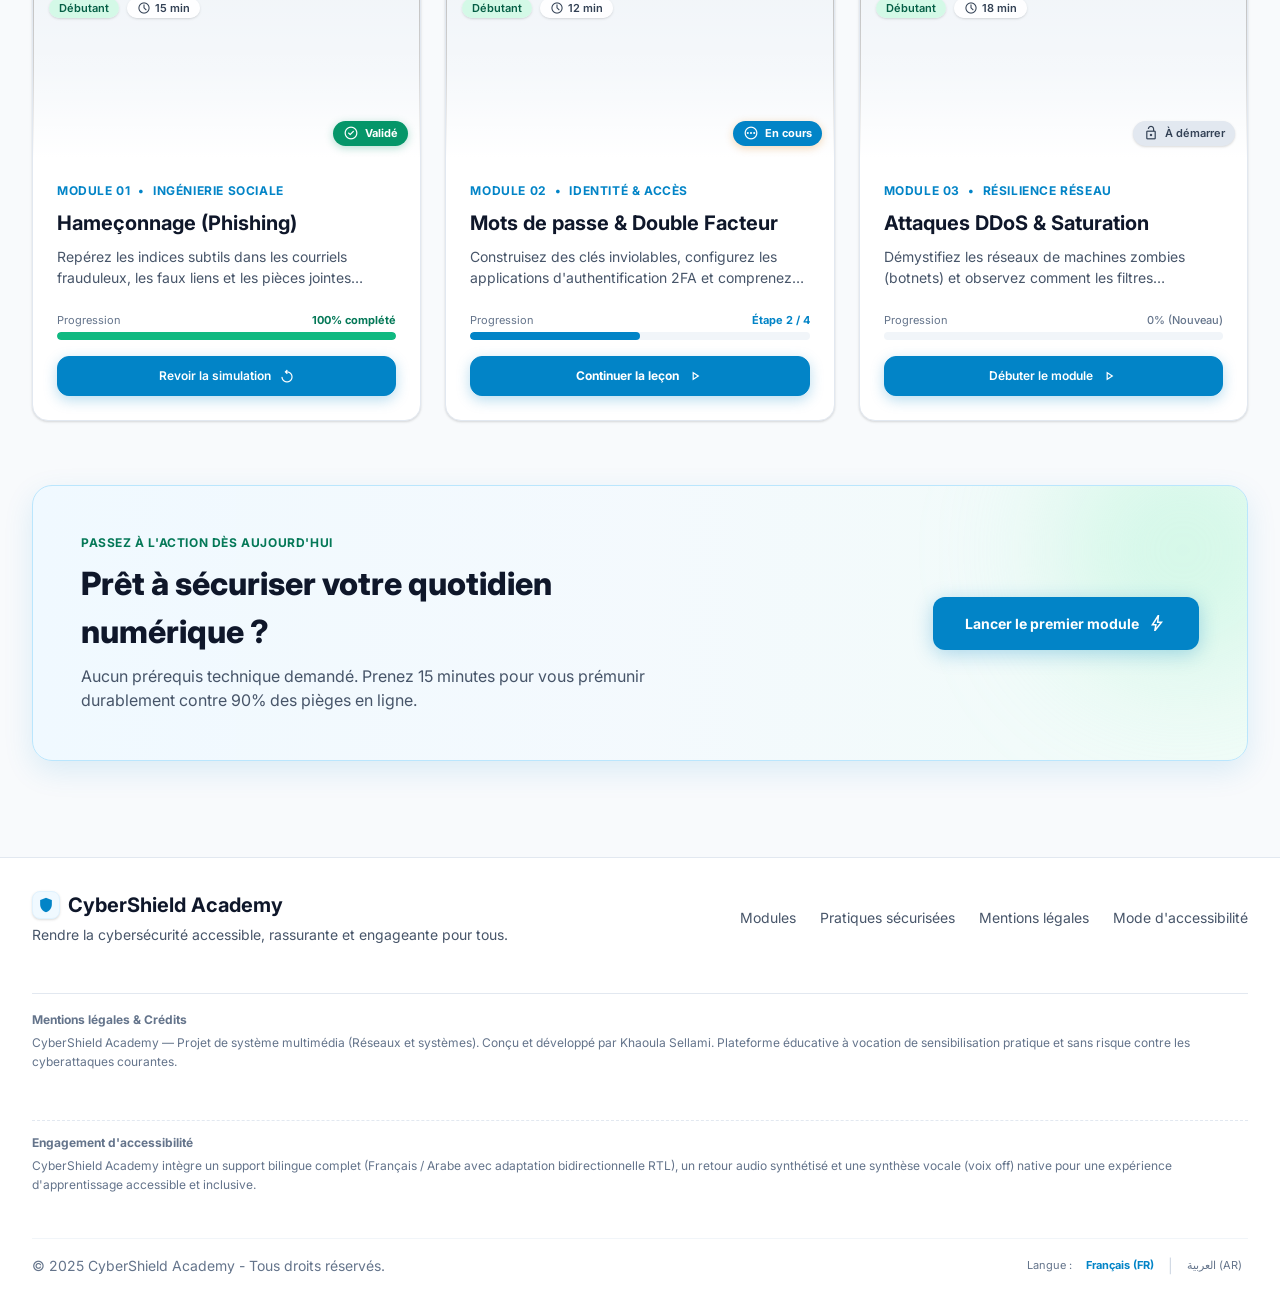
==== commit 734a8479: "feat: enhance progress capsule components with improved data attributes and styling for better visib" ====
--- a/index.html
+++ b/index.html
@@ -50,10 +50,10 @@
             <div class="home-progress-capsule-content-stack">
               <div class="home-progress-capsule-content-row-2">
                 <span class="home-progress-capsule-eyebrow">Progression globale</span>
-                <span class="home-progress-capsule-eyebrow-2">1/3 (33%)</span>
+                <span class="home-progress-capsule-eyebrow-2" data-progress-text>1/3 (33%)</span>
               </div>
               <div class="home-progress-capsule-content-card-4">
-                <div class="home-progress-capsule-content-card-5" data-progress-bar style="width:0%"></div>
+                <div class="home-progress-capsule-content-card-5" data-progress-bar></div>
               </div>
             </div>
           </div>
--- a/css/global.css
+++ b/css/global.css
@@ -138,11 +138,12 @@
 
 .home-header-content-row {
   height: 5rem;
-  max-width: 1600px;
+  width: 100%;
+  max-width: 100%;
   margin-left: auto;
   margin-right: auto;
-  padding-left: 2rem;
-  padding-right: 2rem;
+  padding-left: clamp(1rem, 2.5vw, 2.5rem);
+  padding-right: clamp(1rem, 2.5vw, 2.5rem);
   display: flex;
   align-items: center;
   justify-content: space-between;
@@ -10653,44 +10654,144 @@
 }
 
 html[data-theme="dark"] body .home-top-ambient-glow-field-content-card-2 {
-  background-color: rgba(20, 83, 70, 0.4) !important;
+  background-color: rgba(16, 185, 129, 0.15) !important;
 }
 
 html[data-theme="dark"] body .home-right-column-interactive-attack-rada-content-card {
-  background-image: linear-gradient(to top right, rgba(8,50,100,0.6), rgba(8,19,39,0.8), rgba(14,55,45,0.5)) !important;
-}
-
-/* --- Home hero right panel --------------------------------- */
+  background-image: linear-gradient(to top right, rgba(8,50,100,0.6), rgba(8,19,39,0.8), rgba(16,185,129,0.2)) !important;
+}
+
+/* --- Home hero right panel (Console d'Analyse CyberShield) --- */
 html[data-theme="dark"] body .home-right-column-interactive-attack-rada-content-card-2 {
   background-color: var(--theme-surface) !important;
   border-color: var(--theme-border) !important;
-  box-shadow: 0 10px 30px rgba(0, 0, 0, 0.5) !important;
+  box-shadow: 0 10px 30px rgba(0, 0, 0, 0.6) !important;
 }
 
 html[data-theme="dark"] body .home-simulated-radar-header-content-row {
   border-color: var(--theme-border) !important;
 }
 
+html[data-theme="dark"] body .home-simulated-radar-header-content-card {
+  background-color: #34d399 !important;
+  box-shadow: 0 0 6px rgba(52, 211, 153, 0.4) !important;
+}
+
+html[data-theme="dark"] body .home-simulated-radar-header-eyebrow {
+  color: #f8fafc !important;
+}
+
+html[data-theme="dark"] body .home-simulated-radar-header-status-badge {
+  background-color: rgba(16, 185, 129, 0.12) !important;
+  border-color: rgba(52, 211, 153, 0.28) !important;
+  color: #6ee7b7 !important;
+}
+
+/* Radar screen */
+html[data-theme="dark"] body .home-radar-graphic-representation-content-card {
+  background-color: #061325 !important;
+  border-color: rgba(138, 235, 255, 0.2) !important;
+  box-shadow: inset 0 0 40px rgba(2, 132, 199, 0.18) !important;
+}
+
 /* Radar rings */
-html[data-theme="dark"] body :is(
-  .home-radial-grid-rings-content-card,
-  .home-radial-grid-rings-content-card-2,
-  .home-radial-grid-rings-content-card-3
-) {
-  border-color: rgba(138, 235, 255, 0.12) !important;
-}
-
+html[data-theme="dark"] body .home-radial-grid-rings-content-card {
+  background-color: rgba(255, 255, 255, 0.02) !important;
+  border-color: rgba(138, 235, 255, 0.15) !important;
+}
+
+html[data-theme="dark"] body .home-radial-grid-rings-content-card-2 {
+  background-color: rgba(255, 255, 255, 0.04) !important;
+  border-color: rgba(138, 235, 255, 0.2) !important;
+}
+
+html[data-theme="dark"] body .home-radial-grid-rings-content-card-3 {
+  background-color: rgba(255, 255, 255, 0.06) !important;
+  border-color: rgba(138, 235, 255, 0.25) !important;
+}
+
+/* Crosshairs */
 html[data-theme="dark"] body :is(
   .home-crosshair-lines-content-container,
   .home-crosshair-lines-content-container-2
 ) {
-  background-color: rgba(138, 235, 255, 0.08) !important;
+  background-color: rgba(138, 235, 255, 0.12) !important;
+}
+
+/* Disable rotating scan sweep ray in dark mode */
+html[data-theme="dark"] .home-rotating-scan-sweep-ray-content-container {
+  animation: none !important;
+  display: none !important;
+}
+
+/* Threat and security points */
+html[data-theme="dark"] body .home-network-threat-points-content-card {
+  background-color: rgba(30, 15, 25, 0.9) !important;
+  border-color: rgba(244, 63, 94, 0.55) !important;
+  box-shadow: 0 2px 10px rgba(244, 63, 94, 0.25) !important;
+}
+html[data-theme="dark"] body .home-network-threat-points-eyebrow {
+  color: #fb7185 !important;
+}
+
+html[data-theme="dark"] body .home-network-threat-points-content-card-2 {
+  background-color: rgba(10, 25, 20, 0.88) !important;
+  border-color: rgba(52, 211, 153, 0.35) !important;
+  box-shadow: 0 2px 8px rgba(0, 0, 0, 0.3) !important;
+}
+html[data-theme="dark"] body .home-network-threat-points-eyebrow-2 {
+  color: #6ee7b7 !important;
+}
+html[data-theme="dark"] body .home-network-threat-points-status-badge-2 {
+  background-color: #34d399 !important;
+  box-shadow: 0 0 6px rgba(52, 211, 153, 0.4) !important;
+}
+
+html[data-theme="dark"] body .home-network-threat-points-content-card-3 {
+  background-color: rgba(10, 25, 45, 0.9) !important;
+  border-color: rgba(14, 165, 233, 0.55) !important;
+  box-shadow: 0 2px 10px rgba(14, 165, 233, 0.25) !important;
+}
+html[data-theme="dark"] body .home-network-threat-points-eyebrow-3 {
+  color: #38bdf8 !important;
+}
+
+/* Center shield */
+html[data-theme="dark"] body .home-central-cyber-defense-shield-content-card {
+  background-color: #0b1f3a !important;
+  border-color: rgba(56, 189, 248, 0.45) !important;
+  box-shadow: 0 8px 24px rgba(0, 0, 0, 0.5), 0 0 16px rgba(2, 132, 199, 0.3) !important;
+}
+html[data-theme="dark"] body .home-central-cyber-defense-shield-icon {
+  color: #38bdf8 !important;
+}
+html[data-theme="dark"] body .home-central-cyber-defense-shield-eyebrow {
+  color: #38bdf8 !important;
 }
 
 /* Terminal ticker */
 html[data-theme="dark"] body .home-terminal-diagnostic-activity-ticker-content-card {
-  background-color: rgba(0, 10, 20, 0.85) !important;
+  background-color: rgba(4, 13, 26, 0.92) !important;
   border-color: rgba(138, 235, 255, 0.2) !important;
+}
+html[data-theme="dark"] body .home-terminal-diagnostic-activity-ticker-content-row {
+  border-bottom-color: rgba(138, 235, 255, 0.12) !important;
+}
+html[data-theme="dark"] body .home-terminal-diagnostic-activity-ticker-inline-text {
+  color: #6ee7b7 !important;
+}
+html[data-theme="dark"] body .home-terminal-diagnostic-activity-ticker-eyebrow {
+  color: #94a3b8 !important;
+}
+html[data-theme="dark"] body .home-terminal-diagnostic-activity-ticker-eyebrow::before {
+  background-color: #34d399 !important;
+  box-shadow: 0 0 6px rgba(52, 211, 153, 0.4) !important;
+}
+html[data-theme="dark"] body .home-terminal-diagnostic-activity-ticker-body-copy {
+  color: #e2e8f0 !important;
+}
+html[data-theme="dark"] body .home-terminal-diagnostic-activity-ticker-body-copy-2 {
+  color: #38bdf8 !important;
 }
 
 /* --- Header ------------------------------------------------ */
@@ -10732,12 +10833,81 @@
 /* --- Progress bars ----------------------------------------- */
 html[data-theme="dark"] body [class*="progress-capsule-content-card-4"],
 html[data-theme="dark"] body [class*="progress-bar-content-card"]:not([class*="progress-bar-content-card-2"]):not([class*="progress-bar-content-card-3"]):not([class*="progress-bar-content-card-4"]) {
-  background-color: var(--theme-surface-high) !important;
-}
-
-html[data-theme="dark"] body [class*="progress-capsule-content-card"] {
+  background-color: #334155 !important;
+}
+
+html[data-theme="dark"] body .home-progress-capsule-content-card {
   background-color: rgba(31, 42, 63, 0.8) !important;
   border-color: var(--theme-border) !important;
+}
+
+html[data-theme="dark"] body .home-progress-capsule-content-row {
+  display: flex !important;
+  width: 1rem !important;
+  height: 1rem !important;
+  flex: 0 0 1rem !important;
+  align-items: center !important;
+  justify-content: center !important;
+  overflow: visible !important;
+}
+
+html[data-theme="dark"] body .home-progress-capsule-content-card-2 {
+  display: block !important;
+  position: relative !important;
+  z-index: 2 !important;
+  width: 0.625rem !important;
+  height: 0.625rem !important;
+  min-width: 0.625rem !important;
+  min-height: 0.625rem !important;
+  flex: 0 0 0.625rem !important;
+  border-radius: 9999px !important;
+  background: #34d399 !important;
+  background-color: #34d399 !important;
+  border: 2px solid #6ee7b7 !important;
+  box-shadow: 0 0 10px 3px rgba(52, 211, 153, 0.75) !important;
+  animation: none !important;
+  opacity: 1 !important;
+  visibility: visible !important;
+}
+
+html[data-theme="dark"] body .home-progress-capsule-content-card-3 {
+  display: block !important;
+  position: absolute !important;
+  z-index: 1 !important;
+  inset: 50% auto auto 50% !important;
+  transform: translate(-50%, -50%) !important;
+  width: 1rem !important;
+  height: 1rem !important;
+  min-width: 1rem !important;
+  min-height: 1rem !important;
+  border-radius: 9999px !important;
+  background-color: rgba(52, 211, 153, 0.2) !important;
+  box-shadow: 0 0 12px rgba(52, 211, 153, 0.25) !important;
+  animation: none !important;
+  opacity: 1 !important;
+  visibility: visible !important;
+}
+
+html[data-theme="dark"] body .home-progress-capsule-content-card-4 {
+  display: block !important;
+  height: 0.375rem !important;
+  opacity: 1 !important;
+}
+
+html[data-theme="dark"] body .home-progress-capsule-content-card-5 {
+  display: block !important;
+  min-width: 33.333333% !important;
+  height: 100% !important;
+  background-image: linear-gradient(to right, #38bdf8, #34d399) !important;
+  opacity: 1 !important;
+}
+
+html[data-theme="dark"] body .home-progress-capsule-eyebrow {
+  color: var(--theme-text) !important;
+}
+
+html[data-theme="dark"] body .home-progress-capsule-eyebrow-2 {
+  color: #6ee7b7 !important;
 }
 
 /* --- Hero "live pill" & bilingual tag ---------------------- */
@@ -10802,9 +10972,9 @@
 }
 
 html[data-theme="dark"] body .home-module-visual-header-status-badge {
-  background-color: rgba(5, 150, 105, 0.25) !important;
-  color: #34d399 !important;
-  border: 1px solid rgba(52, 211, 153, 0.3) !important;
+  background-color: rgba(16, 185, 129, 0.14) !important;
+  color: #6ee7b7 !important;
+  border: 1px solid rgba(52, 211, 153, 0.28) !important;
 }
 
 html[data-theme="dark"] body .home-module-visual-header-status-badge-2 {
@@ -10820,6 +10990,103 @@
 /* Module progress bars background */
 html[data-theme="dark"] body .home-progress-bar-content-card {
   background-color: var(--theme-surface-high) !important;
+}
+
+/* --- Page Modules : Banner & Module 1 (Cyber Blue / Cyan - Zero Green) --- */
+html[data-theme="dark"] body .modules-glowing-progress-bar-content-card-2 {
+  background-image: linear-gradient(to right, #0284c7, #38bdf8) !important;
+  box-shadow: 0 0 12px rgba(56, 189, 248, 0.4) !important;
+}
+
+html[data-theme="dark"] body .modules-glassmorphism-progress-kpi-capsule-icon {
+  color: #38bdf8 !important;
+}
+
+html[data-theme="dark"] body .modules-glassmorphism-progress-kpi-capsule-eyebrow-2 {
+  color: #38bdf8 !important;
+}
+
+html[data-theme="dark"] body .modules-card-header-and-badge-content-card {
+  background-color: rgba(56, 189, 248, 0.12) !important;
+  border-color: rgba(56, 189, 248, 0.3) !important;
+  color: #38bdf8 !important;
+}
+
+html[data-theme="dark"] body .modules-card-header-and-badge-status-badge {
+  background-color: #0284c7 !important;
+  color: #ffffff !important;
+  box-shadow: 0 1px 4px rgba(0, 0, 0, 0.3) !important;
+}
+
+html[data-theme="dark"] body .modules-card-header-and-badge-status-badge-2 {
+  background-color: rgba(56, 189, 248, 0.12) !important;
+  border-color: rgba(56, 189, 248, 0.3) !important;
+  color: #7dd3fc !important;
+}
+
+html[data-theme="dark"] body .modules-card-header-and-badge-eyebrow {
+  color: #38bdf8 !important;
+}
+
+html[data-theme="dark"] body .modules-card-header-and-badge-status-badge-3 {
+  background-color: #38bdf8 !important;
+  box-shadow: 0 0 6px rgba(56, 189, 248, 0.5) !important;
+}
+
+/* Badge trophée et note certifiée */
+html[data-theme="dark"] body .modules-completion-vector-mini-chart-content-card-2 {
+  background-color: rgba(56, 189, 248, 0.12) !important;
+  border: 1px solid rgba(56, 189, 248, 0.25) !important;
+  color: #38bdf8 !important;
+}
+
+html[data-theme="dark"] body .modules-completion-vector-mini-chart-eyebrow-2 {
+  color: #7dd3fc !important;
+}
+
+/* Cercle SVG radial */
+html[data-theme="dark"] body .modules-radial-mini-chart-svg-illustration {
+  color: #38bdf8 !important;
+  opacity: 0.9;
+}
+
+html[data-theme="dark"] body .modules-radial-mini-chart-svg-path-2 {
+  color: #38bdf8 !important;
+}
+
+/* Barre de progression du module : dégradé bleu cyber / cyan */
+html[data-theme="dark"] body .modules-footer-cta-content-container {
+  background: linear-gradient(90deg, #0284c7, #38bdf8) !important;
+}
+
+/* Boutons d'action du module */
+html[data-theme="dark"] body .modules-footer-cta-navigation-link {
+  background: linear-gradient(135deg, #0284c7 0%, #0369a1 100%) !important;
+  border-color: rgba(56, 189, 248, 0.4) !important;
+  color: #ffffff !important;
+  box-shadow: 0 2px 10px rgba(2, 132, 199, 0.3) !important;
+}
+html[data-theme="dark"] body .modules-footer-cta-navigation-link:hover {
+  background: linear-gradient(135deg, #0369a1 0%, #0284c7 100%) !important;
+  color: #ffffff !important;
+  box-shadow: 0 4px 14px rgba(56, 189, 248, 0.4) !important;
+}
+
+html[data-theme="dark"] body .modules-footer-cta-navigation-link-2 {
+  background: linear-gradient(135deg, #0284c7 0%, #0369a1 100%) !important;
+  border-color: rgba(56, 189, 248, 0.4) !important;
+  color: #ffffff !important;
+  box-shadow: 0 2px 10px rgba(2, 132, 199, 0.3) !important;
+}
+html[data-theme="dark"] body .modules-footer-cta-navigation-link-2:hover {
+  background: linear-gradient(135deg, #0369a1 0%, #0284c7 100%) !important;
+  box-shadow: 0 4px 14px rgba(56, 189, 248, 0.4) !important;
+}
+
+/* Module 3 traffic status dot */
+html[data-theme="dark"] body .modules-mini-traffic-visualizer-representati-status-badge {
+  background-color: #38bdf8 !important;
+  box-shadow: 0 0 6px rgba(56, 189, 248, 0.5) !important;
 }
 
 /* --- Quick CTA banner -------------------------------------- */
@@ -11067,8 +11334,9 @@
 body > header:is([class*="header-site-header"], [class*="top-navigation-site-header"]) > div[class*="content-row"] {
   min-height: 5rem;
   height: auto;
-  max-width: 1480px;
-  padding-inline: clamp(1rem, 3vw, 2.5rem);
+  width: 100%;
+  max-width: 100%;
+  padding-inline: clamp(1rem, 2.5vw, 2.5rem);
 }
 
 body > header:is([class*="header-site-header"], [class*="top-navigation-site-header"]) [class*="brand-link"] {
@@ -11306,7 +11574,7 @@
 
 html[data-theme="dark"] body #answers-container .quiz-answer-option[style*="background:#f0fdf4"],
 html[data-theme="dark"] body #answers-container .quiz-answer-option[style*="background: #f0fdf4"] {
-  background: rgba(112, 221, 176, 0.12) !important;
+  background: rgba(16, 185, 129, 0.12) !important;
   border-color: var(--theme-secondary) !important;
 }
 
@@ -11344,7 +11612,7 @@
   --cs-primary-glow: rgba(56, 189, 248, 0.4);
   --cs-cyan: #22d3ee;
   --cs-success: #34d399;
-  --cs-success-light: rgba(52, 211, 153, 0.15);
+  --cs-success-light: rgba(16, 185, 129, 0.12);
   --cs-danger: #f87171;
   --cs-danger-light: rgba(248, 113, 113, 0.15);
   --cs-warning: #fbbf24;
@@ -11753,7 +12021,7 @@
 
 /* Headline gradient in dark mode */
 html[data-theme="dark"] .home-headline-inline-text {
-  background-image: linear-gradient(135deg, #38bdf8 0%, #22d3ee 50%, #34d399 100%) !important;
+  background-image: linear-gradient(135deg, #38bdf8 0%, #22d3ee 50%, #6ee7b7 100%) !important;
 }
 
 /* Trust cards polish */
@@ -11796,9 +12064,10 @@
 }
 
 html[data-theme="dark"] body .home-completed-indicator-pill-content-card {
-  background-color: rgba(16, 185, 129, 0.22) !important;
-  color: #34d399 !important;
-  border: 1px solid rgba(52, 211, 153, 0.35) !important;
+  background-color: rgba(16, 185, 129, 0.12) !important;
+  color: #6ee7b7 !important;
+  border: 1px solid rgba(52, 211, 153, 0.25) !important;
+  box-shadow: 0 2px 8px rgba(0, 0, 0, 0.2) !important;
   backdrop-filter: blur(6px);
 }
 
@@ -11853,4 +12122,106 @@
   color: #ffffff !important;
 }
 
-
+/* Consistent primary blue used across every page */
+:is(
+  .home-ctas-navigation-link,
+  .home-ctas-navigation-link-2,
+  .modules-footer-cta-navigation-link,
+  .modules-footer-cta-navigation-link-2,
+  .quiz-action-control-group-primary-action,
+  .results-main-advance-cta-button-navigation-link,
+  .results-download-action-button-button,
+  .results-retake-quiz-button-button,
+  .simulation-playback-navigation-buttons-primary-action,
+  .simulation-validation-button-content-link
+) {
+  background: #0284c7 !important;
+  border-color: #0284c7 !important;
+  color: #ffffff !important;
+  box-shadow: 0 4px 14px rgba(2, 132, 199, 0.28) !important;
+}
+
+:is(
+  .home-ctas-navigation-link:hover,
+  .home-ctas-navigation-link-2:hover,
+  .modules-footer-cta-navigation-link:hover,
+  .modules-footer-cta-navigation-link-2:hover,
+  .quiz-action-control-group-primary-action:hover,
+  .results-main-advance-cta-button-navigation-link:hover,
+  .results-download-action-button-button:hover,
+  .results-retake-quiz-button-button:hover,
+  .simulation-playback-navigation-buttons-primary-action:hover,
+  .simulation-validation-button-content-link:hover
+) {
+  background: #0369a1 !important;
+  border-color: #0369a1 !important;
+  color: #ffffff !important;
+}
+
+/* Keep validation-button text readable on its blue dark-mode CTA. */
+html[data-theme="dark"] body .simulation-validation-button-content-link,
+html[data-theme="dark"] body .simulation-validation-button-content-link span {
+  color: #ffffff !important;
+}
+
+/* Restore the original light-mode secondary CTA styling. */
+html:not([data-theme="dark"]) body .home-ctas-navigation-link-2 {
+  background: #ffffff !important;
+  border-color: #cbd5e1 !important;
+  color: #334155 !important;
+  box-shadow: 0 1px 2px 0 rgb(0 0 0 / 0.05), 0 1px 3px 0 rgb(0 0 0 / 0.1) !important;
+}
+
+html:not([data-theme="dark"]) body .home-ctas-navigation-link-2:hover {
+  background: rgb(240 249 255 / 0.5) !important;
+  border-color: #7dd3fc !important;
+  color: #0284c7 !important;
+}
+
+/* Home module cards use the same primary blue as the other CTAs. */
+.home-progress-bar-navigation-link,
+.home-progress-bar-navigation-link-2 {
+  background: #0284c7 !important;
+  border-color: #0284c7 !important;
+  color: #ffffff !important;
+  box-shadow: 0 4px 14px rgba(2, 132, 199, 0.28) !important;
+}
+
+.home-progress-bar-navigation-link:hover,
+.home-progress-bar-navigation-link-2:hover {
+  background: #0369a1 !important;
+  border-color: #0369a1 !important;
+  color: #ffffff !important;
+}
+
+/* Match the home module-card CTA and make the active navigation tab consistent. */
+html[data-theme="dark"] body .home-progress-bar-navigation-link,
+html[data-theme="dark"] body .home-progress-bar-navigation-link-2 {
+  background: #0284c7 !important;
+  border-color: #0284c7 !important;
+  color: #ffffff !important;
+}
+
+html[data-theme="dark"] body .home-progress-bar-navigation-link:hover,
+html[data-theme="dark"] body .home-progress-bar-navigation-link-2:hover {
+  background: #0369a1 !important;
+  border-color: #0369a1 !important;
+  color: #ffffff !important;
+}
+
+body > header.home-header-site-header nav.home-header-primary-navigation a[aria-current="page"],
+body > header.home-header-site-header nav.home-header-primary-navigation a.home-header-content-link {
+  background: #0284c7 !important;
+  border-color: #0284c7 !important;
+  color: #ffffff !important;
+  box-shadow: 0 3px 10px rgba(2, 132, 199, 0.25) !important;
+}
+
+html[data-theme="dark"] body > header.home-header-site-header nav.home-header-primary-navigation a[aria-current="page"],
+html[data-theme="dark"] body > header.home-header-site-header nav.home-header-primary-navigation a.home-header-content-link {
+  background: #0284c7 !important;
+  border-color: #0284c7 !important;
+  color: #ffffff !important;
+  box-shadow: 0 4px 14px rgba(2, 132, 199, 0.35) !important;
+}
+
